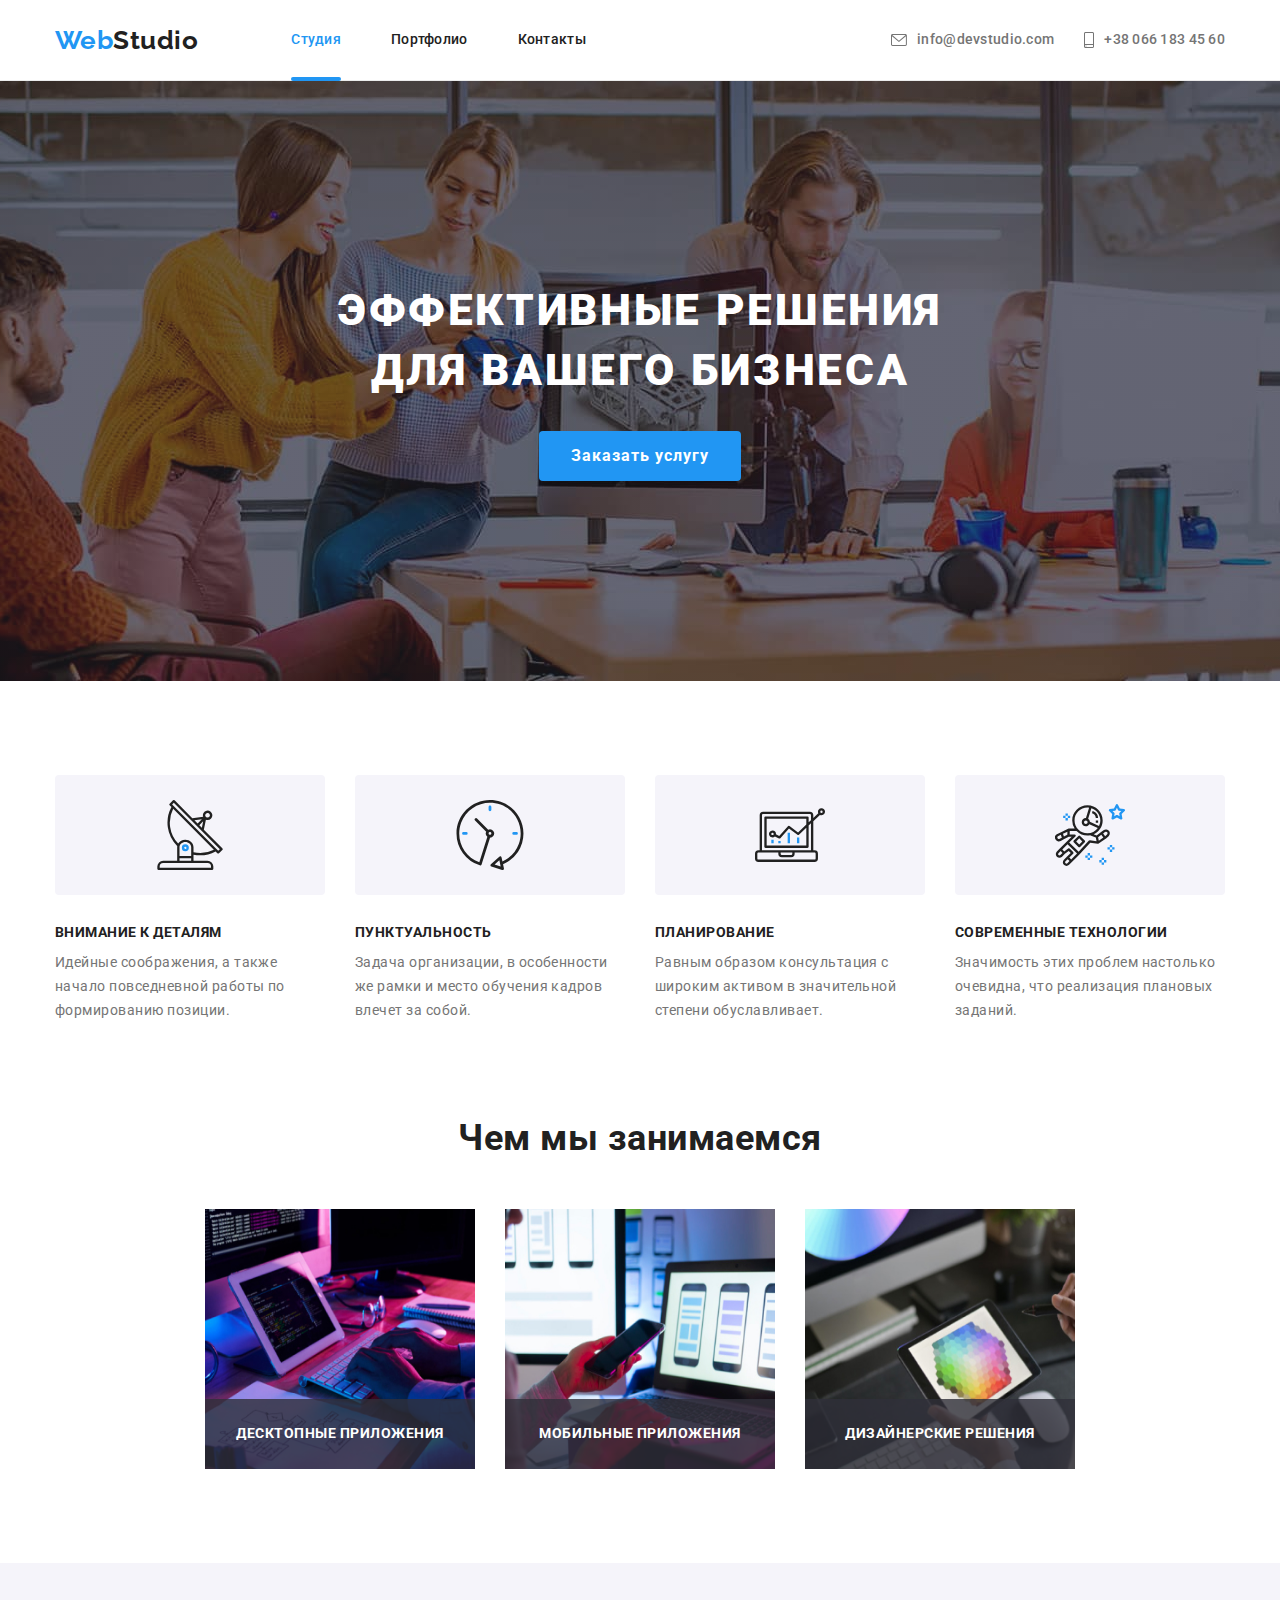
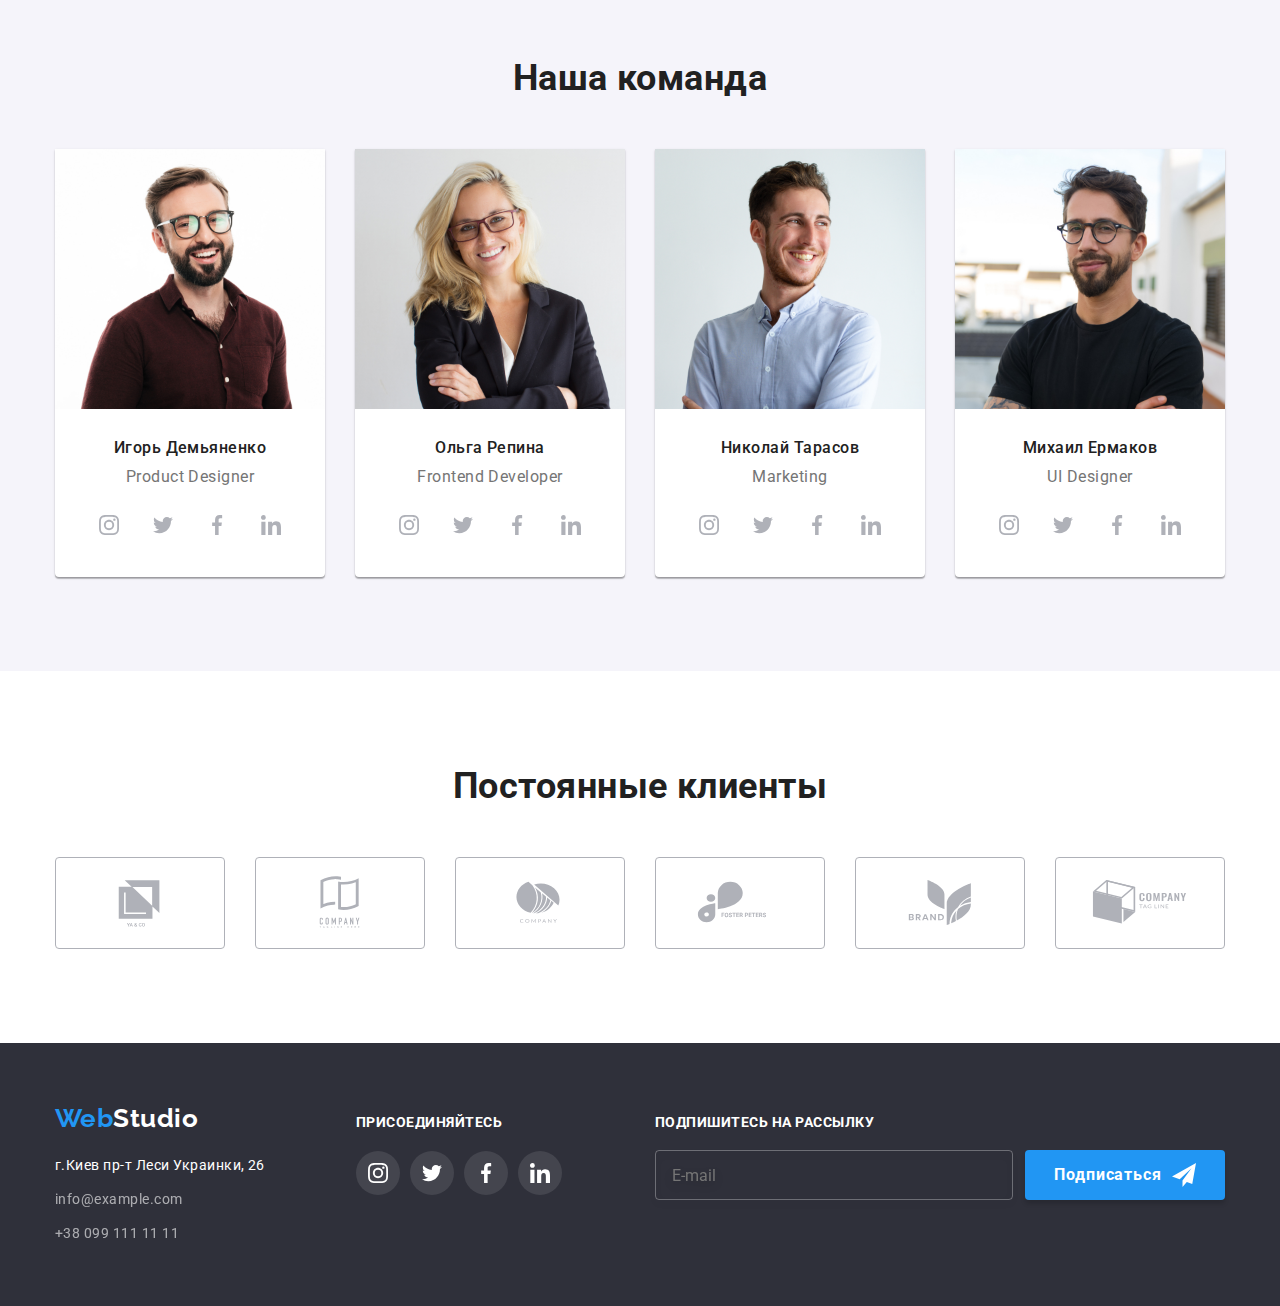
==== index.html @ be706a06 "int.commit" ====
<!DOCTYPE html>
<html lang="en">
  <head>
    <meta charset="UTF-8" />
    <meta http-equiv="X-UA-Compatible" content="IE=edge" />
    <meta name="viewport" content="width=device-width, initial-scale=1.0" />
    <title>WebStudio</title>
    <link rel="preconnect" href="https://fonts.googleapis.com" />
    <link rel="preconnect" href="https://fonts.gstatic.com" crossorigin />
    <link
      href="https://fonts.googleapis.com/css2?family=Raleway:wght@700&family=Roboto:wght@400;500;700;900&display=swap"
      rel="stylesheet"
    />
    <link
      rel="stylesheet"
      href="https://cdnjs.cloudflare.com/ajax/libs/modern-normalize/1.1.0/modern-normalize.min.css"
    />
    <link rel="stylesheet" href="./css/main.min.css" />
  </head>
  <body>
    <!-- Header -->
    <header class="page-header">
      <div class="container main-header">
        <nav class="site-nav">
          <a href="./index.html" class="logo"><span class="logo--web-color">Web</span>Studio</a>
          <ul class="site-nav__list list">
            <li class="site-nav__item">
              <a href="./index.html" class="site-nav__link site-nav__link--active">Студия</a>
            </li>
            <li class="site-nav__item">
              <a href="./portfolio.html" class="site-nav__link">Портфолио</a>
            </li>
            <li class="site-nav__item">
              <a href="" class="site-nav__link">Контакты</a>
            </li>
          </ul>
          <button type="button" class="menu-button">
            <svg width="40px" height="40px" aria-label="Menu Switcher">
              <use href="./images/icons.svg#icon-menu"></use>
              <use href="./images/icons.svg#icon-close"></use>
            </svg>
          </button>
        </nav>
        <ul class="contact-header__list list">
          <li class="contact-header__item">
            <a href="mailto:info@devstudio.com" class="contact-header__link"
              ><svg class="contact-header__icon" width="16px" height="12px">
                <use href="./images/icons.svg#icon-email"></use></svg
              >info@devstudio.com</a
            >
          </li>
          <li class="contact-header__item">
            <a href="tel:+380661834560" class="contact-header__link"
              ><svg class="contact-header__icon" width="10px" height="16px">
                <use href="./images/icons.svg#icon-phone"></use></svg
              >+38 066 183 45 60</a
            >
          </li>
        </ul>
      </div>
    </header>

    <!-- Main Content -->
    <main>
      <!-- Hero Section -->
      <section class="section-hero">
        <div class="container">
          <h1 class="section-heading section-heading--hero">
            Эффективные решения для вашего бизнеса
          </h1>
          <button class="button--accent" type="button" data-modal-open>Заказать услугу</button>
        </div>
      </section>

      <!-- Features Section -->
      <section class="section features">
        <div class="container">
          <h2 class="features--visually-hidden">Наши особенности</h2>
          <ul class="features__list list">
            <li class="features__item">
              <div class="features__icon-container">
                <svg width="70px" height="70px">
                  <use href="./images/icons.svg#icon-antenna"></use>
                </svg>
              </div>
              <h3 class="features__heading">Внимание к деталям</h3>
              <p class="features-text">
                Идейные соображения, а также начало повседневной работы по формированию позиции.
              </p>
            </li>
            <li class="features__item">
              <div class="features__icon-container">
                <svg width="70px" height="70px">
                  <use href="./images/icons.svg#icon-clock"></use>
                </svg>
              </div>
              <h3 class="features__heading">Пунктуальность</h3>
              <p class="features-text">
                Задача организации, в особенности же рамки и место обучения кадров влечет за собой.
              </p>
            </li>
            <li class="features__item">
              <div class="features__icon-container">
                <svg width="70px" height="70px">
                  <use href="./images/icons.svg#icon-diagram"></use>
                </svg>
              </div>
              <h3 class="features__heading">Планирование</h3>
              <p class="features-text">
                Равным образом консультация с широким активом в значительной степени обуславливает.
              </p>
            </li>
            <li class="features__item">
              <div class="features__icon-container">
                <svg width="70px" height="70px">
                  <use href="./images/icons.svg#icon-astronaut"></use>
                </svg>
              </div>
              <h3 class="features__heading">Современные технологии</h3>
              <p class="features-text">
                Значимость этих проблем настолько очевидна, что реализация плановых заданий.
              </p>
            </li>
          </ul>
        </div>
      </section>

      <!-- About-Us Section -->
      <section class="section about-us">
        <div class="container">
          <h2 class="section-heading">Чем мы занимаемся</h2>
          <ul class="about-us__list list">
            <li class="about-us__item">
              <div class="about-us__card-container">
                <img src="./images/img_1_planning.jpg" alt="Планирование модели" width="370" />
                <div class="about-us__text-container">
                  <p class="about-us__text">Десктопные приложения</p>
                </div>
              </div>
            </li>
            <li class="about-us__item">
              <div class="about-us__card-container">
                <img
                  src="./images/img_2_app_design.jpg"
                  alt="Тестирование дизайна приложения"
                  width="370"
                />
                <div class="about-us__text-container">
                  <p class="about-us__text">Мобильные приложения</p>
                </div>
              </div>
            </li>
            <li class="about-us__item">
              <div class="about-us__card-container">
                <img src="./images/img_3_modern_technology.jpg" alt="" width="370" />
                <div class="about-us__text-container">
                  <p class="about-us__text">Дизайнерские решения</p>
                </div>
              </div>
            </li>
          </ul>
        </div>
      </section>

      <!-- Our Team Section -->
      <section class="section our-team">
        <div class="container">
          <h2 class="section-heading">Наша команда</h2>
          <ul class="our-team__list list">
            <li class="our-team__item">
              <img src="./images/ihor.jpg" alt="Игорь Демьяненко" width="270" />
              <div class="our-team__description-container">
                <h3 class="our-team__name">Игорь Демьяненко</h3>
                <p class="our-team__position-name">Product Designer</p>
                <ul class="our-team__social-list list">
                  <li class="our-team__social-item">
                    <a
                      class="our-team__social-link link"
                      href="http://instagram.com"
                      target="_blank"
                      aria-label="instagram"
                      ><svg width="20px" height="20px">
                        <use href="./images/icons.svg#instagram-icon"></use></svg
                    ></a>
                  </li>
                  <li class="our-team__social-item">
                    <a
                      class="our-team__social-link link"
                      href="http://twitter.com"
                      target="_blank"
                      aria-label="twitter"
                      ><svg width="20px" height="20px">
                        <use href="./images/icons.svg#twitter-icon"></use></svg
                    ></a>
                  </li>
                  <li class="our-team__social-item">
                    <a
                      class="our-team__social-link link"
                      href="http://facebook.com"
                      target="_blank"
                      aria-label="facebook"
                      ><svg width="20px" height="20px">
                        <use href="./images/icons.svg#facebook-icon"></use></svg
                    ></a>
                  </li>
                  <li class="our-team__social-item">
                    <a
                      class="our-team__social-link link"
                      href="http://linkedin.com"
                      target="_blank"
                      aria-label="linkedin"
                      ><svg width="20px" height="20px">
                        <use href="./images/icons.svg#linkedin-icon"></use></svg
                    ></a>
                  </li>
                </ul>
              </div>
            </li>
            <li class="our-team__item">
              <img src="./images/olga.jpg" alt="Ольга Репина" width="270" />
              <div class="our-team__description-container">
                <h3 class="our-team__name">Ольга Репина</h3>
                <p class="our-team__position-name">Frontend Developer</p>
                <ul class="our-team__social-list list">
                  <li class="our-team__social-item">
                    <a
                      class="our-team__social-link link"
                      href="http://instagram.com"
                      target="_blank"
                      aria-label="instagram"
                      ><svg width="20px" height="20px">
                        <use href="./images/icons.svg#instagram-icon"></use></svg
                    ></a>
                  </li>
                  <li class="our-team__social-item">
                    <a
                      class="our-team__social-link link"
                      href="http://twitter.com"
                      target="_blank"
                      aria-label="twitter"
                      ><svg width="20px" height="20px">
                        <use href="./images/icons.svg#twitter-icon"></use></svg
                    ></a>
                  </li>
                  <li class="our-team__social-item">
                    <a
                      class="our-team__social-link link"
                      href="http://facebook.com"
                      target="_blank"
                      aria-label="facebook"
                      ><svg width="20px" height="20px">
                        <use href="./images/icons.svg#facebook-icon"></use></svg
                    ></a>
                  </li>
                  <li class="our-team__social-item">
                    <a
                      class="our-team__social-link link"
                      href="http://linkedin.com"
                      target="_blank"
                      aria-label="linkedin"
                      ><svg width="20px" height="20px">
                        <use href="./images/icons.svg#linkedin-icon"></use></svg
                    ></a>
                  </li>
                </ul>
              </div>
            </li>
            <li class="our-team__item">
              <img src="./images/nikolai.jpg" alt="Николай Тарасов" width="270" />
              <div class="our-team__description-container">
                <h3 class="our-team__name">Николай Тарасов</h3>
                <p class="our-team__position-name">Marketing</p>
                <ul class="our-team__social-list list">
                  <li class="our-team__social-item">
                    <a
                      class="our-team__social-link link"
                      href="http://instagram.com"
                      target="_blank"
                      aria-label="instagram"
                      ><svg width="20px" height="20px">
                        <use href="./images/icons.svg#instagram-icon"></use></svg
                    ></a>
                  </li>
                  <li class="our-team__social-item">
                    <a
                      class="our-team__social-link link"
                      href="http://twitter.com"
                      target="_blank"
                      aria-label="twitter"
                      ><svg width="20px" height="20px">
                        <use href="./images/icons.svg#twitter-icon"></use></svg
                    ></a>
                  </li>
                  <li class="our-team__social-item">
                    <a
                      class="our-team__social-link link"
                      href="http://facebook.com"
                      target="_blank"
                      aria-label="facebook"
                      ><svg width="20px" height="20px">
                        <use href="./images/icons.svg#facebook-icon"></use></svg
                    ></a>
                  </li>
                  <li class="our-team__social-item">
                    <a
                      class="our-team__social-link link"
                      href="http://linkedin.com"
                      target="_blank"
                      aria-label="linkedin"
                      ><svg width="20px" height="20px">
                        <use href="./images/icons.svg#linkedin-icon"></use></svg
                    ></a>
                  </li>
                </ul>
              </div>
            </li>
            <li class="our-team__item">
              <img src="./images/mihail.jpg" alt="Михаил Ермаков" width="270" />
              <div class="our-team__description-container">
                <h3 class="our-team__name">Михаил Ермаков</h3>
                <p class="our-team__position-name">UI Designer</p>
                <ul class="our-team__social-list list">
                  <li class="our-team__social-item">
                    <a
                      class="our-team__social-link link"
                      href="http://instagram.com"
                      target="_blank"
                      aria-label="instagram"
                      ><svg width="20px" height="20px">
                        <use href="./images/icons.svg#instagram-icon"></use></svg
                    ></a>
                  </li>
                  <li class="our-team__social-item">
                    <a
                      class="our-team__social-link link"
                      href="http://twitter.com"
                      target="_blank"
                      aria-label="twitter"
                      ><svg width="20px" height="20px">
                        <use href="./images/icons.svg#twitter-icon"></use></svg
                    ></a>
                  </li>
                  <li class="our-team__social-item">
                    <a
                      class="our-team__social-link link"
                      href="http://facebook.com"
                      target="_blank"
                      aria-label="facebook"
                      ><svg width="20px" height="20px">
                        <use href="./images/icons.svg#facebook-icon"></use></svg
                    ></a>
                  </li>
                  <li class="our-team__social-item">
                    <a
                      class="our-team__social-link link"
                      href="http://linkedin.com"
                      target="_blank"
                      aria-label="linkedin"
                      ><svg width="20px" height="20px">
                        <use href="./images/icons.svg#linkedin-icon"></use></svg
                    ></a>
                  </li>
                </ul>
              </div>
            </li>
          </ul>
        </div>
      </section>

      <!-- Our Clients Section -->
      <section class="section our-clients">
        <div class="container">
          <h2 class="section-heading">Постоянные клиенты</h2>
          <ul class="our-clients__list list">
            <li class="our-clients__item">
              <a class="our-clients__link link" href="" aria-label="company-logo">
                <svg width="106" height="60"><use href="./images/icons.svg#icon-logo-1"></use></svg
              ></a>
            </li>
            <li class="our-clients__item">
              <a class="our-clients__link link" href="" aria-label="company-logo">
                <svg width="106" height="60"><use href="./images/icons.svg#icon-logo-2"></use></svg
              ></a>
            </li>
            <li class="our-clients__item">
              <a class="our-clients__link link" href="" aria-label="company-logo">
                <svg width="106" height="60"><use href="./images/icons.svg#icon-logo-3"></use></svg
              ></a>
            </li>
            <li class="our-clients__item">
              <a class="our-clients__link link" href="" aria-label="company-logo">
                <svg width="106" height="60"><use href="./images/icons.svg#icon-logo-4"></use></svg
              ></a>
            </li>
            <li class="our-clients__item">
              <a class="our-clients__link link" href="" aria-label="company-logo">
                <svg width="106" height="60"><use href="./images/icons.svg#icon-logo-5"></use></svg
              ></a>
            </li>
            <li class="our-clients__item">
              <a class="our-clients__link link" href="" aria-label="company-logo">
                <svg width="106" height="60"><use href="./images/icons.svg#icon-logo-6"></use></svg
              ></a>
            </li>
          </ul>
        </div>
      </section>
    </main>

    <!-- Footer Section -->
    <footer class="footer">
      <div class="footer__positioning container">
        <div class="footer__contacts-container">
          <a href="./index.html" class="logo logo__footer"
            ><span class="logo--web-color">Web</span
            ><span class="logo--studio-color">Studio</span></a
          >
          <address>
            <ul class="footer__address-list list">
              <li class="footer__address-item">
                <a
                  class="footer__address-link"
                  href="https://goo.gl/maps/GCz9mcJcmjAWSKVcA"
                  target="_blank"
                  lang="ru"
                  >г.Киев пр-т Леси Украинки, 26</a
                >
              </li>
              <li class="footer__address-item">
                <a
                  class="footer__address-link footer__address-link--opacity"
                  href="mailto:info@example.com"
                  target="_blank"
                  >info@example.com</a
                >
              </li>
              <li class="footer__address-item">
                <a
                  class="footer__address-link footer__address-link--opacity"
                  href="tel:+380991111111"
                  target="_blank"
                  >+38 099 111 11 11</a
                >
              </li>
            </ul>
          </address>
        </div>
        <div class="footer__links-container">
          <p class="footer__social-heading">присоединяйтесь</p>
          <ul class="footer__social-list list">
            <li class="footer__social-item">
              <a
                class="footer__social-link link"
                href="http://instagram.com"
                target="_blank"
                aria-label="instagram"
                ><svg width="20px" height="20px">
                  <use href="./images/icons.svg#instagram-icon"></use></svg
              ></a>
            </li>
            <li class="footer__social-item">
              <a
                class="footer__social-link link"
                href="http://twitter.com"
                target="_blank"
                aria-label="instagram"
                ><svg width="20px" height="20px">
                  <use href="./images/icons.svg#twitter-icon"></use></svg
              ></a>
            </li>
            <li class="footer__social-item">
              <a
                class="footer__social-link link"
                href="http://facebook.com"
                target="_blank"
                aria-label="instagram"
                ><svg width="20px" height="20px">
                  <use href="./images/icons.svg#facebook-icon"></use></svg
              ></a>
            </li>
            <li class="footer__social-item">
              <a
                class="footer__social-link link"
                href="http://linkedin.com"
                target="_blank"
                aria-label="instagram"
                ><svg width="20px" height="20px">
                  <use href="./images/icons.svg#linkedin-icon"></use></svg
              ></a>
            </li>
          </ul>
        </div>
        <div class="footer__subscribe-container">
          <b class="footer__subscribe-text">Подпишитесь на рассылку</b>
          <form class="footer__subscribe-form" autocomplete="off">
            <label class="footer--visually-hidden" for="email">Email</label>
            <input
              class="footer__email-field"
              type="email"
              id="email"
              name="user_email"
              placeholder="E-mail"
            />
            <button class="footer__subscribe-button" type="submit">
              <span class="footer__button-text"
                >Подписаться
                <svg class="footer__subcribe-icon" width="24px" height="24px">
                  <use href="./images/icons.svg#icon-send"></use>
                </svg>
              </span>
            </button>
          </form>
        </div>
      </div>
    </footer>

    <!-- Backdrop Contact-Form -->
    <div class="backdrop backdrop__is-hidden" data-modal>
      <div class="backdrop__modal">
        <button class="backdrop__modal-btn-close" type="button" data-modal-close>
          <svg width="11" height="11"><use href="./images/icons.svg#icon-modal-close"></use></svg>
        </button>
        <span class="backdrop__text">Оставьте свои данные, мы вам перезвоним</span>

        <form class="contact-form" autocomplete="off">
          <label for="first_name" class="contact-form__text">Имя</label>
          <div class="contact-form__input-container">
            <input
              class="contact-form__input-field"
              type="text"
              name="first_name"
              id="first_name"
              required
            />
            <svg class="contact-form__input-icon" width="15px" height="15px">
              <use href="./images/icons.svg#icon-username"></use>
            </svg>
          </div>
          <label for="phone_number" class="contact-form__text">Телефон</label>
          <div class="contact-form__input-container">
            <input
              class="contact-form__input-field"
              type="tel"
              name="phone_number"
              id="phone_number"
              required
            />
            <svg class="contact-form__input-icon" width="15px" height="15px">
              <use href="./images/icons.svg#icon-phone-2"></use>
            </svg>
          </div>

          <label for="email-field" class="contact-form__text">Почта</label>
          <div class="contact-form__input-container">
            <input
              class="contact-form__input-field"
              type="email"
              name="email"
              id="email-field"
              required
            />
            <svg class="contact-form__input-icon" width="15px" height="15px">
              <use href="./images/icons.svg#icon-email-2"></use>
            </svg>
          </div>

          <label for="comment" class="contact-form__text">Комментарий</label>
          <textarea
            class="contact-form__input-field-comment"
            name="comment"
            id="comment"
            cols="30"
            rows="10"
            placeholder="Введите текст"
            required
          ></textarea>

          <!-- Design of checkbox -->
          <label class="agreement">
            <span class="checkbox-container">
              <input class="checkbox visually-hidden" type="checkbox" name="agreement" required />
              <svg class="checkbox__icon--checked" width="16" height="15">
                <use href="./images/icons.svg#icon-checkbox"></use>
              </svg>
              <span class="checkbox__icon--unchecked"></span>
            </span>
            <!--  -->
            <span class="agreement__label"
              >Соглашаюсь с рассылкой и принимаю
              <a class="agreement__link" href="" target="_blank" rel="noopener noreferrer"
                >Условия договора</a
              >
            </span>
          </label>

          <button class="contact-form__submit-button" type="submit">Отправить</button>
        </form>
      </div>
    </div>

    <!-- JS script -->
    <script>
      const { height: headerHeight } = document
        .querySelector('.header-class')
        .getBoundingClientRect();
      document.body.style.paddingTop = `${headerHeight}px`;
    </script>
    <script src="./js/modal.js"></script>
  </body>
</html>
---- css/main.min.css ----
body{color:#757575;font-family:Roboto,sans-serif;letter-spacing:.03em}h1,h2,h3,p{margin:0}img{display:block;height:100%;width:100%}@media screen and (min-width: 768px){img{width:354px;height:374px}}@media screen and (min-width: 1200px){img{width:270px;height:260px}}.portfolio__project-list,.portfolio__btn-list,.footer__address-list,.footer__social-list,.our-clients__list,.our-team__social-list,.our-team__list,.about-us__list,.features__list,.contact-header__list,.site-nav__list{padding:0;margin:0;list-style:none}.portfolio__project-link,.our-clients__link,.our-team__social-link{text-decoration:none}.portfolio--visually-hidden,.checkbox,.footer--visually-hidden,.features--visually-hidden{position:absolute;width:1px;height:1px;margin:-1px;border:0;padding:0;white-space:nowrap;-webkit-clip-path:inset(100%);clip-path:inset(100%);clip:rect(0 0 0 0);overflow:hidden}.backdrop{z-index:10;position:fixed;top:0;left:0;width:100%;height:100%;background-color:rgba(0,0,0,.2);opacity:1;-webkit-transition:opacity 350ms cubic-bezier(0.4, 0, 0.2, 1);transition:opacity 350ms cubic-bezier(0.4, 0, 0.2, 1)}.backdrop__is-hidden{opacity:0;pointer-events:none}.backdrop__is-hidden .backdrop__modal{-webkit-transform:translate(-50%, -50%) scale(0.8);transform:translate(-50%, -50%) scale(0.8)}.backdrop__modal{position:absolute;top:50%;left:50%;padding:40px;-webkit-transform:translate(-50%, -50%) scale(1);transform:translate(-50%, -50%) scale(1);-webkit-transition:-webkit-transform 250ms cubic-bezier(0.4, 0, 0.2, 1);transition:-webkit-transform 250ms cubic-bezier(0.4, 0, 0.2, 1);transition:transform 250ms cubic-bezier(0.4, 0, 0.2, 1);transition:transform 250ms cubic-bezier(0.4, 0, 0.2, 1), -webkit-transform 250ms cubic-bezier(0.4, 0, 0.2, 1);width:528px;height:581px;background-color:#fff;-webkit-box-shadow:0px 1px 3px rgba(0,0,0,.12),0px 1px 1px rgba(0,0,0,.14),0px 2px 1px rgba(0,0,0,.2);box-shadow:0px 1px 3px rgba(0,0,0,.12),0px 1px 1px rgba(0,0,0,.14),0px 2px 1px rgba(0,0,0,.2);border-radius:4px}.backdrop__modal-btn-close{display:-webkit-box;display:-ms-flexbox;display:flex;-webkit-box-align:center;-ms-flex-align:center;align-items:center;-webkit-box-pack:center;-ms-flex-pack:center;justify-content:center;position:fixed;top:8px;right:8px;height:30px;width:30px;fill:#000;background:#fff;border:1px solid rgba(0,0,0,.1);border-radius:50%;cursor:pointer;-webkit-transition:fill 250ms cubic-bezier(0.4, 0, 0.2, 1);transition:fill 250ms cubic-bezier(0.4, 0, 0.2, 1)}.backdrop__modal-btn-close:hover,.backdrop__modal-btn-close:focus{fill:#2196f3}.backdrop__text{display:block;text-align:center;margin-bottom:12px;font-size:20px;font-weight:700;line-height:1.17;color:#212121}.container{margin-left:auto;margin-right:auto;padding-left:15px;padding-right:15px}@media screen and (min-width: 480px){.container{width:480px}}@media screen and (min-width: 768px){.container{width:768px}}@media screen and (min-width: 1200px){.container{width:1200px}}.section{padding-top:60px;padding-bottom:60px}@media screen and (min-width: 1200px){.section{padding-top:94px;padding-bottom:94px}}.section-heading{text-align:center;margin:0;margin-bottom:30px;color:#212121;font-size:28px;font-weight:700}@media screen and (min-width: 1200px){.section-heading{font-size:36px;font-weight:700;line-height:1.17;margin-bottom:50px}}.page-header{position:fixed;top:0;left:0;z-index:9;width:100%;background-color:#fff;border-bottom:1px solid #ececec}@media screen and (min-width: 480px){.main-header{width:480px}}@media screen and (min-width: 768px){.main-header{width:768px;display:-webkit-box;display:-ms-flexbox;display:flex;-webkit-box-align:center;-ms-flex-align:center;align-items:center;-webkit-box-pack:justify;-ms-flex-pack:justify;justify-content:space-between}}@media screen and (min-width: 1200px){.main-header{width:1200px}}.site-nav{display:-webkit-box;display:-ms-flexbox;display:flex;-webkit-box-align:center;-ms-flex-align:center;align-items:center;-webkit-box-pack:justify;-ms-flex-pack:justify;justify-content:space-between;min-height:60px}@media screen and (max-width: 767px){.site-nav__list{display:none}}@media screen and (min-width: 768px){.site-nav__list{display:-webkit-box;display:-ms-flexbox;display:flex;-webkit-box-align:center;-ms-flex-align:center;align-items:center;margin-left:88px}}@media screen and (min-width: 1200px){.site-nav__list{margin-left:93px}}.site-nav__link,.contact-header__link{color:#212121;font-weight:500;font-size:14px;line-height:1.14;letter-spacing:.02em;text-decoration:none;display:-webkit-box;display:-ms-flexbox;display:flex;padding-top:32px;padding-bottom:32px;-webkit-box-align:center;-ms-flex-align:center;align-items:center;-webkit-transition:color 250ms cubic-bezier(0.4, 0, 0.2, 1);transition:color 250ms cubic-bezier(0.4, 0, 0.2, 1)}.site-nav__link:hover,.contact-header__link:hover,.site-nav__link:focus,.contact-header__link:focus{color:#2196f3}.site-nav__link--active{display:block;position:relative;color:#2196f3}.site-nav__link--active::after{content:"";display:block;position:absolute;bottom:-1px;width:100%;height:4px;background-color:#2196f3;border-radius:2px}.contact-header__link{color:#757575}@media screen and (min-width: 768px){.contact-header__link{font-size:12px;padding:0}}@media screen and (min-width: 1200px){.contact-header__link{font-size:14px}}.site-nav__item+.site-nav__item{margin-left:50px}@media screen and (min-width: 768px){.contact-header__item+.contact-header__item{margin-top:10px}}@media screen and (min-width: 1200px){.contact-header__item{margin-top:0px !important;margin-left:30px}}.contact-header__list{display:none}@media screen and (min-width: 768px){.contact-header__list{display:-webkit-box;display:-ms-flexbox;display:flex;-webkit-box-align:center;-ms-flex-align:center;align-items:center;-ms-flex-wrap:wrap;flex-wrap:wrap;margin-left:84px}}@media screen and (min-width: 1200px){.contact-header__list{display:-webkit-box;display:-ms-flexbox;display:flex;-webkit-box-align:center;-ms-flex-align:center;align-items:center}}.contact-header__icon{margin-right:10px;fill:currentColor}.menu-button{display:-webkit-inline-box;display:-ms-inline-flexbox;display:inline-flex;margin:0;padding:0;border:none;background-color:rgba(0,0,0,0)}@media screen and (min-width: 768px){.menu-button{display:none}}.logo{color:#212121;font-family:Raleway;font-weight:700;font-size:24px;line-height:1.17;text-decoration:none}@media screen and (min-width: 1200px){.logo{font-size:26px;line-height:1.19}}.logo--web-color{color:#2196f3}.logo__footer{display:block;margin-bottom:20px}.logo--studio-color{color:#fff}.section-hero{margin-top:60px;text-align:center;background-color:#2f303a;padding-top:118px;padding-bottom:118px;max-width:1600px;margin-left:auto;margin-right:auto;height:400px;background-image:-webkit-gradient(linear, left top, right top, from(rgba(47, 48, 58, 0.4)), to(rgba(47, 48, 58, 0.4))),url(../images/background-hero.jpg);background-image:linear-gradient(to right, rgba(47, 48, 58, 0.4), rgba(47, 48, 58, 0.4)),url(../images/background-hero.jpg);background-repeat:no-repeat;background-position:center;background-size:cover}@media screen and (min-width: 480px){.section-hero{margin-top:60px}}@media screen and (min-width: 768px){.section-hero{margin-top:80px}}@media screen and (min-width: 1200px){.section-hero{height:600px;margin-top:81px;padding-top:200px;padding-bottom:200px}}.section-heading--hero{color:#fff;font-weight:900;font-size:26px;line-height:1.36;width:360px;letter-spacing:.06em;text-transform:uppercase;margin-left:auto;margin-right:auto;margin-bottom:30px}@media screen and (min-width: 1200px){.section-heading--hero{font-size:44px;width:696px}}.button--accent{background-color:#2196f3;color:#fff;cursor:pointer;font-weight:700;font-size:16px;line-height:1.9;-webkit-box-align:center;-ms-flex-align:center;align-items:center;text-align:center;letter-spacing:.06em;border-radius:4px;border:rgba(0,0,0,0);-webkit-box-shadow:0px 4px 4px rgba(0,0,0,.15);box-shadow:0px 4px 4px rgba(0,0,0,.15);padding-top:10px;padding-right:32px;padding-bottom:10px;padding-left:32px;-webkit-transition:background-color 250ms cubic-bezier(0.4, 0, 0.2, 1);transition:background-color 250ms cubic-bezier(0.4, 0, 0.2, 1)}.button--accent:hover{background-color:#188ce8}@media screen and (min-width: 768px){.features__list{display:-webkit-box;display:-ms-flexbox;display:flex;-ms-flex-wrap:wrap;flex-wrap:wrap}}@media screen and (min-width: 768px){.features__item{width:354px}.features__item:nth-child(2n+2){margin-left:30px}}@media screen and (min-width: 1200px){.features__item{width:270px}}.features__item+.features__item{margin-top:30px}@media screen and (min-width: 768px){.features__item+.features__item{margin-top:0px}}@media screen and (min-width: 1200px){.features__item+.features__item{margin-top:0px;margin-left:30px}}.features__icon-container{display:-webkit-box;display:-ms-flexbox;display:flex;-webkit-box-pack:center;-ms-flex-pack:center;justify-content:center;-webkit-box-align:center;-ms-flex-align:center;align-items:center;height:120px;margin-bottom:30px;border-radius:4px;background-color:#f5f4fa}.features__heading{color:#212121;font-weight:700;font-size:14px;line-height:1.14;text-transform:uppercase;margin:0;margin-bottom:10px}@media screen and (max-width: 767px){.features__heading{text-align:center}}.features-text{font-size:14px;line-height:1.71;margin:0}.about-us{display:none}@media screen and (min-width: 480px){.about-us{font-size:26px}}@media screen and (min-width: 1200px){.about-us{padding-top:0px;padding-bottom:94px;display:block}}.about-us__list{display:-webkit-box;display:-ms-flexbox;display:flex;-webkit-box-pack:center;-ms-flex-pack:center;justify-content:center;-webkit-box-align:center;-ms-flex-align:center;align-items:center}.about-us__item+.about-us__item{margin-left:30px}.about-us__card-container{position:relative}.about-us__text-container{position:absolute;bottom:0%;left:0%;width:100%;background-color:rgba(47,48,58,.8)}.about-us__text{display:-webkit-box;display:-ms-flexbox;display:flex;-webkit-box-pack:center;-ms-flex-pack:center;justify-content:center;-webkit-box-align:center;-ms-flex-align:center;align-items:center;height:70px;font-weight:700;font-size:14px;text-transform:uppercase;text-align:center;line-height:1.14;color:#fff}.our-team{background-color:#f5f4fa}@media screen and (min-width: 768px){.our-team__list{display:-webkit-box;display:-ms-flexbox;display:flex;-ms-flex-wrap:wrap;flex-wrap:wrap}}@media screen and (min-width: 1200px){.our-team__list{display:-webkit-box;display:-ms-flexbox;display:flex;-webkit-box-align:center;-ms-flex-align:center;align-items:center;-webkit-box-pack:center;-ms-flex-pack:center;justify-content:center}}.our-team__description-container{padding-top:30px;padding-bottom:30px;padding-right:32px;padding-left:32px}.our-team__item{background-color:#fff;-webkit-box-shadow:0px 1px 3px rgba(0,0,0,.12),0px 1px 1px rgba(0,0,0,.14),0px 2px 1px rgba(0,0,0,.2);box-shadow:0px 1px 3px rgba(0,0,0,.12),0px 1px 1px rgba(0,0,0,.14),0px 2px 1px rgba(0,0,0,.2);border-radius:0px 0px 4px 4px}.our-team__item+.our-team__item{margin-top:30px}@media screen and (min-width: 768px){.our-team__item+.our-team__item{margin-top:0px}}@media screen and (min-width: 1200px){.our-team__item+.our-team__item{margin-top:0px;margin-left:30px}}@media screen and (min-width: 768px){.our-team__item:nth-child(2n+2){margin-left:30px}}@media screen and (min-width: 768px){.our-team__item:nth-child(n+3){margin-top:30px}}@media screen and (min-width: 1200px){.our-team__item:nth-child(n+3){margin-top:0px}}.our-team__name{font-weight:500;font-size:16px;line-height:1.18;text-align:center;color:#212121;margin-bottom:10px}.our-team__position-name{font-size:16px;line-height:1.18;text-align:center}.our-team__social-list{display:-webkit-box;display:-ms-flexbox;display:flex;-webkit-box-pack:center;-ms-flex-pack:center;justify-content:center;-ms-flex-line-pack:center;align-content:center;margin-top:16px}.our-team__social-link{display:-webkit-box;display:-ms-flexbox;display:flex;-webkit-box-pack:center;-ms-flex-pack:center;justify-content:center;-webkit-box-align:center;-ms-flex-align:center;align-items:center;width:44px;height:44px;fill:#afb1b8;border-radius:50%;-webkit-transition:fill 250ms cubic-bezier(0.4, 0, 0.2, 1),background-color 250ms cubic-bezier(0.4, 0, 0.2, 1);transition:fill 250ms cubic-bezier(0.4, 0, 0.2, 1),background-color 250ms cubic-bezier(0.4, 0, 0.2, 1)}.our-team__social-link:hover,.our-team__social-link:focus{fill:#fff;background-color:#2196f3}.our-team__social-item:not(:last-child){margin-right:10px}@media screen and (min-width: 480px){.our-clients__list{display:-webkit-box;display:-ms-flexbox;display:flex;-ms-flex-wrap:wrap;flex-wrap:wrap}}.our-clients__item{margin-bottom:10px}@media screen and (min-width: 480px){.our-clients__item:nth-child(n+1){margin-bottom:0px}.our-clients__item:nth-child(2n){margin-left:30px}.our-clients__item:nth-child(n+3){margin-top:30px}}@media screen and (min-width: 768px){.our-clients__item:nth-child(n+1){margin-left:0px;margin-top:0px}.our-clients__item:not(:nth-child(3n+3)){margin-right:30px}.our-clients__item:nth-child(-n+3){margin-bottom:30px}}@media screen and (min-width: 1200px){.our-clients__item:nth-child(n+1){margin-right:0px;margin-bottom:0px}.our-clients__item+.our-clients__item{margin-left:30px}}.our-clients__link{display:-webkit-box;display:-ms-flexbox;display:flex;-webkit-box-pack:center;-ms-flex-pack:center;justify-content:center;-webkit-box-align:center;-ms-flex-align:center;align-items:center;height:92px;fill:#afb1b8;border:1px solid #afb1b8;border-radius:4px;-webkit-transition:fill 250ms cubic-bezier(0.4, 0, 0.2, 1),border 250ms cubic-bezier(0.4, 0, 0.2, 1);transition:fill 250ms cubic-bezier(0.4, 0, 0.2, 1),border 250ms cubic-bezier(0.4, 0, 0.2, 1)}.our-clients__link:focus,.our-clients__link:hover{fill:#2196f3;border:1px solid #2196f3}@media screen and (min-width: 480px){.our-clients__link{width:210px}}@media screen and (min-width: 768px){.our-clients__link{width:226px}}@media screen and (min-width: 1200px){.our-clients__link{width:170px}}.footer{background-color:#2f303a;padding-top:60px;padding-bottom:60px}.footer__positioning{text-align:center}@media screen and (min-width: 768px){.footer__positioning{display:-webkit-box;display:-ms-flexbox;display:flex;-ms-flex-wrap:wrap;flex-wrap:wrap;-webkit-box-pack:center;-ms-flex-pack:center;justify-content:center}}@media screen and (min-width: 1200px){.footer__positioning{display:-webkit-box;display:-ms-flexbox;display:flex;-webkit-box-align:baseline;-ms-flex-align:baseline;align-items:baseline;text-align:left;-ms-flex-wrap:nowrap;flex-wrap:nowrap}}.footer__contacts-container{-webkit-box-flex:1;-ms-flex-positive:1;flex-grow:1;margin-bottom:60px}@media screen and (min-width: 768px){.footer__contacts-container{-webkit-box-flex:0;-ms-flex-positive:0;flex-grow:0;margin-right:165px}}@media screen and (min-width: 1200px){.footer__contacts-container{-webkit-box-flex:1;-ms-flex-positive:1;flex-grow:1;margin-bottom:0px;margin-right:70px}}.footer__address-item+.footer__address-item{display:block;margin-top:10px}.footer__address-link{color:#fff;font-style:normal;text-decoration:none;font-size:14px;line-height:1.71;-webkit-transition:color 250ms cubic-bezier(0.4, 0, 0.2, 1);transition:color 250ms cubic-bezier(0.4, 0, 0.2, 1)}.footer__address-link:hover,.footer__address-link:focus{color:#2196f3}.footer__address-link--opacity{opacity:.6}.footer__social-heading{color:#fff;font-weight:700;font-size:14px;line-height:1.14;text-transform:uppercase;margin-bottom:20px}.footer__social-list{display:-webkit-box;display:-ms-flexbox;display:flex;-webkit-box-pack:center;-ms-flex-pack:center;justify-content:center;-ms-flex-line-pack:center;align-content:center}.footer__social-link{display:-webkit-box;display:-ms-flexbox;display:flex;-webkit-box-pack:center;-ms-flex-pack:center;justify-content:center;-webkit-box-align:center;-ms-flex-align:center;align-items:center;width:44px;height:44px;fill:#fff;background-color:rgba(255,255,255,.1019607843);border-radius:50%;-webkit-transition:background-color 250ms cubic-bezier(0.4, 0, 0.2, 1);transition:background-color 250ms cubic-bezier(0.4, 0, 0.2, 1)}.footer__social-link:focus,.footer__social-link:hover{background-color:#2196f3}.footer__social-item:not(:last-child){margin-right:10px}.footer__subscribe-container{margin-top:60px}@media screen and (min-width: 768px){.footer__subscribe-container{display:-webkit-box;display:-ms-flexbox;display:flex;-webkit-box-orient:vertical;-webkit-box-direction:normal;-ms-flex-direction:column;flex-direction:column;margin-top:0px}}@media screen and (min-width: 1200px){.footer__subscribe-container{margin-top:0px;margin-left:93px}}@media screen and (min-width: 768px){.footer__subscribe-form{display:-webkit-box;display:-ms-flexbox;display:flex;-webkit-box-orient:vertical;-webkit-box-direction:normal;-ms-flex-direction:column;flex-direction:column;-webkit-box-align:center;-ms-flex-align:center;align-items:center}}@media screen and (min-width: 1200px){.footer__subscribe-form{-webkit-box-orient:horizontal;-webkit-box-direction:normal;-ms-flex-direction:row;flex-direction:row}}.footer__email-field{background-color:rgba(0,0,0,0);padding:15px 16px;height:50px;border-radius:4px;border:1px solid rgba(255,255,255,.3);-webkit-filter:drop-shadow(0px 4px 4px rgba(0, 0, 0, 0.15));filter:drop-shadow(0px 4px 4px rgba(0, 0, 0, 0.15))}@media screen and (min-width: 480px){.footer__email-field{width:450px}}@media screen and (min-width: 1200px){.footer__email-field{width:358px}}.footer__subscribe-text{display:block;color:#fff;font-weight:700;font-size:14px;line-height:1.17;text-transform:uppercase;margin-bottom:20px}.footer__subscribe-button{background-color:#2196f3;width:200px;height:50px;-webkit-box-shadow:0px 4px 4px rgba(0,0,0,.15);box-shadow:0px 4px 4px rgba(0,0,0,.15);border-radius:4px;border-color:rgba(0,0,0,0);-webkit-transition:background-color 250ms cubic-bezier(0.4, 0, 0.2, 1),-webkit-box-shadow 250ms cubic-bezier(0.4, 0, 0.2, 1);transition:background-color 250ms cubic-bezier(0.4, 0, 0.2, 1),-webkit-box-shadow 250ms cubic-bezier(0.4, 0, 0.2, 1);transition:box-shadow 250ms cubic-bezier(0.4, 0, 0.2, 1),background-color 250ms cubic-bezier(0.4, 0, 0.2, 1);transition:box-shadow 250ms cubic-bezier(0.4, 0, 0.2, 1),background-color 250ms cubic-bezier(0.4, 0, 0.2, 1),-webkit-box-shadow 250ms cubic-bezier(0.4, 0, 0.2, 1);cursor:pointer;margin-top:20px}.footer__subscribe-button:hover,.footer__subscribe-button:focus{background-color:#188ce8}@media screen and (min-width: 1200px){.footer__subscribe-button{margin-left:12px;margin-top:0px}}.footer__button-text{display:-webkit-box;display:-ms-flexbox;display:flex;-webkit-box-pack:center;-ms-flex-pack:center;justify-content:center;-webkit-box-align:center;-ms-flex-align:center;align-items:center;color:#fff;font-weight:700;font-size:16px;letter-spacing:.06em}.footer__subcribe-icon{fill:currentColor;margin-left:10px;line-height:1.9}.contact-form{text-align:center}.contact-form__text{display:block;text-align:left;margin-bottom:4px;color:#757575;font-size:12px;line-height:1.16;letter-spacing:.01em}.contact-form__input-container{position:relative;margin-bottom:10px}.contact-form__input-container:focus-within .contact-form__input-icon{fill:#2196f3}.contact-form__input-field{width:100%;height:40px;padding:12px 42px;position:relative;border:1px solid rgba(33,33,33,.2);border-radius:4px;-webkit-transition:border-color 250ms cubic-bezier(0.4, 0, 0.2, 1);transition:border-color 250ms cubic-bezier(0.4, 0, 0.2, 1)}.contact-form__input-field:focus-within,.contact-form__input-field:hover,.contact-form__input-field:focus{outline:0;border-color:#2196f3}.contact-form__input-field-comment{width:100%;height:120px;padding:12px 16px;resize:none;border:1px solid rgba(33,33,33,.2);border-radius:4px;-webkit-transition:border-color 250ms cubic-bezier(0.4, 0, 0.2, 1);transition:border-color 250ms cubic-bezier(0.4, 0, 0.2, 1);margin-bottom:20px}.contact-form__input-field-comment:focus-within,.contact-form__input-field-comment:hover,.contact-form__input-field-comment:focus{outline:0;border-color:#2196f3}.contact-form__input-icon{position:absolute;left:13px;top:50%;-webkit-transform:translateY(-50%);transform:translateY(-50%);fill:#212121;-webkit-transition:fill 250ms cubic-bezier(0.4, 0, 0.2, 1);transition:fill 250ms cubic-bezier(0.4, 0, 0.2, 1)}.agreement{display:-webkit-box;display:-ms-flexbox;display:flex;-webkit-box-pack:center;-ms-flex-pack:center;justify-content:center;-webkit-box-align:center;-ms-flex-align:center;align-items:center;margin-bottom:30px;cursor:pointer}.checkbox-container{position:relative;display:block;width:16px;height:15px;cursor:pointer}.checkbox:checked+.checkbox__icon--checked{-webkit-transform:scale(1);transform:scale(1);opacity:1}.checkbox:checked~.checkbox__icon--unchecked{border-color:#2196f3}.checkbox:hover~.checkbox__icon--unchecked{border-color:#2196f3}.checkbox:focus~.checkbox__icon--unchecked{border-color:#2196f3}.checkbox__icon--checked{position:absolute;top:0;left:0;width:16px;height:15px;fill:currentColor;-webkit-transform:scale(0.2);transform:scale(0.2);opacity:0;-webkit-transition:opacity 250ms cubic-bezier(0.4, 0, 0.2, 1),-webkit-transform 250ms cubic-bezier(0.4, 0, 0.2, 1);transition:opacity 250ms cubic-bezier(0.4, 0, 0.2, 1),-webkit-transform 250ms cubic-bezier(0.4, 0, 0.2, 1);transition:transform 250ms cubic-bezier(0.4, 0, 0.2, 1),opacity 250ms cubic-bezier(0.4, 0, 0.2, 1);transition:transform 250ms cubic-bezier(0.4, 0, 0.2, 1),opacity 250ms cubic-bezier(0.4, 0, 0.2, 1),-webkit-transform 250ms cubic-bezier(0.4, 0, 0.2, 1)}.checkbox__icon--unchecked{position:absolute;top:0;left:0;display:block;width:16px;height:15px;border:2px solid #212121;border-radius:2px;-webkit-transition:border-color 250ms cubic-bezier(0.4, 0, 0.2, 1);transition:border-color 250ms cubic-bezier(0.4, 0, 0.2, 1)}.agreement__label{line-height:1.71;font-size:14px;color:#757575;margin-left:7px}.agreement__link{color:#2196f3;-webkit-text-decoration-line:underline;text-decoration-line:underline}.contact-form__submit-button{padding-left:56px;padding-right:56px;padding-top:10px;padding-bottom:10px;color:#fff;background-color:#2196f3;font-size:16px;font-weight:700;line-height:1.87;-webkit-box-shadow:0px 4px 4px rgba(0,0,0,.15);box-shadow:0px 4px 4px rgba(0,0,0,.15);border-radius:4px;border-color:rgba(0,0,0,0);cursor:pointer;-webkit-transition:background-color 250ms cubic-bezier(0.4, 0, 0.2, 1),-webkit-box-shadow 250ms cubic-bezier(0.4, 0, 0.2, 1);transition:background-color 250ms cubic-bezier(0.4, 0, 0.2, 1),-webkit-box-shadow 250ms cubic-bezier(0.4, 0, 0.2, 1);transition:box-shadow 250ms cubic-bezier(0.4, 0, 0.2, 1),background-color 250ms cubic-bezier(0.4, 0, 0.2, 1);transition:box-shadow 250ms cubic-bezier(0.4, 0, 0.2, 1),background-color 250ms cubic-bezier(0.4, 0, 0.2, 1),-webkit-box-shadow 250ms cubic-bezier(0.4, 0, 0.2, 1)}.contact-form__submit-button:hover,.contact-form__submit-button:focus{background-color:#188ce8}.portfolio{margin-top:81px;padding-top:94px;padding-bottom:94px}.portfolio__btn-list{display:-webkit-box;display:-ms-flexbox;display:flex;margin-bottom:50px;-webkit-box-pack:center;-ms-flex-pack:center;justify-content:center}.portfolio__btn-list .portfolio__btn-name{padding-top:6px;padding-right:22px;padding-bottom:6px;padding-left:22px}.portfolio__btn-item+.portfolio__btn-item{margin-left:8px}.portfolio__btn-name{background-color:#f5f4fa;color:#212121;border-radius:4px;border:rgba(0,0,0,0);font-weight:500;font-size:16px;line-height:1.6;text-align:center;cursor:pointer;-webkit-transition:background-color 250ms cubic-bezier(0.4, 0, 0.2, 1),color 250ms cubic-bezier(0.4, 0, 0.2, 1),-webkit-box-shadow 250ms cubic-bezier(0.4, 0, 0.2, 1);transition:background-color 250ms cubic-bezier(0.4, 0, 0.2, 1),color 250ms cubic-bezier(0.4, 0, 0.2, 1),-webkit-box-shadow 250ms cubic-bezier(0.4, 0, 0.2, 1);transition:background-color 250ms cubic-bezier(0.4, 0, 0.2, 1),color 250ms cubic-bezier(0.4, 0, 0.2, 1),box-shadow 250ms cubic-bezier(0.4, 0, 0.2, 1);transition:background-color 250ms cubic-bezier(0.4, 0, 0.2, 1),color 250ms cubic-bezier(0.4, 0, 0.2, 1),box-shadow 250ms cubic-bezier(0.4, 0, 0.2, 1),-webkit-box-shadow 250ms cubic-bezier(0.4, 0, 0.2, 1)}.portfolio__btn-name:hover,.portfolio__btn-name:focus,.portfolio__btn-name--active{color:#fff;background-color:#2196f3;-webkit-box-shadow:0px 3px 1px rgba(0,0,0,.1),0px 1px 2px rgba(0,0,0,.08),0px 2px 2px rgba(0,0,0,.12);box-shadow:0px 3px 1px rgba(0,0,0,.1),0px 1px 2px rgba(0,0,0,.08),0px 2px 2px rgba(0,0,0,.12)}.portfolio__project-list{display:-webkit-box;display:-ms-flexbox;display:flex;-ms-flex-wrap:wrap;flex-wrap:wrap}.portfolio__project-item:nth-child(3n+2){margin-left:30px;margin-right:30px}.portfolio__project-item:nth-child(n+4){margin-top:30px}.portfolio__project-link{display:block;-webkit-transition:-webkit-box-shadow 250ms cubic-bezier(0.4, 0, 0.2, 1);transition:-webkit-box-shadow 250ms cubic-bezier(0.4, 0, 0.2, 1);transition:box-shadow 250ms cubic-bezier(0.4, 0, 0.2, 1);transition:box-shadow 250ms cubic-bezier(0.4, 0, 0.2, 1), -webkit-box-shadow 250ms cubic-bezier(0.4, 0, 0.2, 1)}.portfolio__project-link:hover,.portfolio__project-link:focus{-webkit-box-shadow:0px 1px 1px rgba(0,0,0,.12),0px 4px 4px rgba(0,0,0,.06),1px 4px 6px rgba(0,0,0,.16);box-shadow:0px 1px 1px rgba(0,0,0,.12),0px 4px 4px rgba(0,0,0,.06),1px 4px 6px rgba(0,0,0,.16);-webkit-transform:translateY(0%);transform:translateY(0%)}.portfolio__project-overlay{position:relative;overflow:hidden}.portfolio__project-text{position:absolute;bottom:0;left:0;width:100%;height:100%;padding-left:24px;padding-right:24px;padding-top:63px;padding-bottom:63px;text-align:left;font-weight:400;font-size:18px;line-height:1.55;background-color:rgba(33,150,243,.9019607843);color:#fff;-webkit-transform:translateY(100%);transform:translateY(100%);-webkit-transition:-webkit-transform 250ms cubic-bezier(0.4, 0, 0.2, 1);transition:-webkit-transform 250ms cubic-bezier(0.4, 0, 0.2, 1);transition:transform 250ms cubic-bezier(0.4, 0, 0.2, 1);transition:transform 250ms cubic-bezier(0.4, 0, 0.2, 1), -webkit-transform 250ms cubic-bezier(0.4, 0, 0.2, 1)}.portfolio__project-link:hover .portfolio__project-text{-webkit-transform:translateY(0);transform:translateY(0)}.portfolio__project-link:focus .portfolio__project-text{-webkit-transform:translateY(0);transform:translateY(0)}.portfolio__project-description{padding-top:20px;padding-right:24px;padding-bottom:20px;padding-left:24px;border-bottom:1px solid #eee;border-left:1px solid #eee;border-right:1px solid #eee}.portfolio__project-name{color:#212121;font-weight:700;font-size:18px;line-height:2;letter-spacing:.06em;margin-bottom:4px}.portfolio__project-type{color:#757575;font-size:16px;line-height:1.88}/*# sourceMappingURL=main.min.css.map */
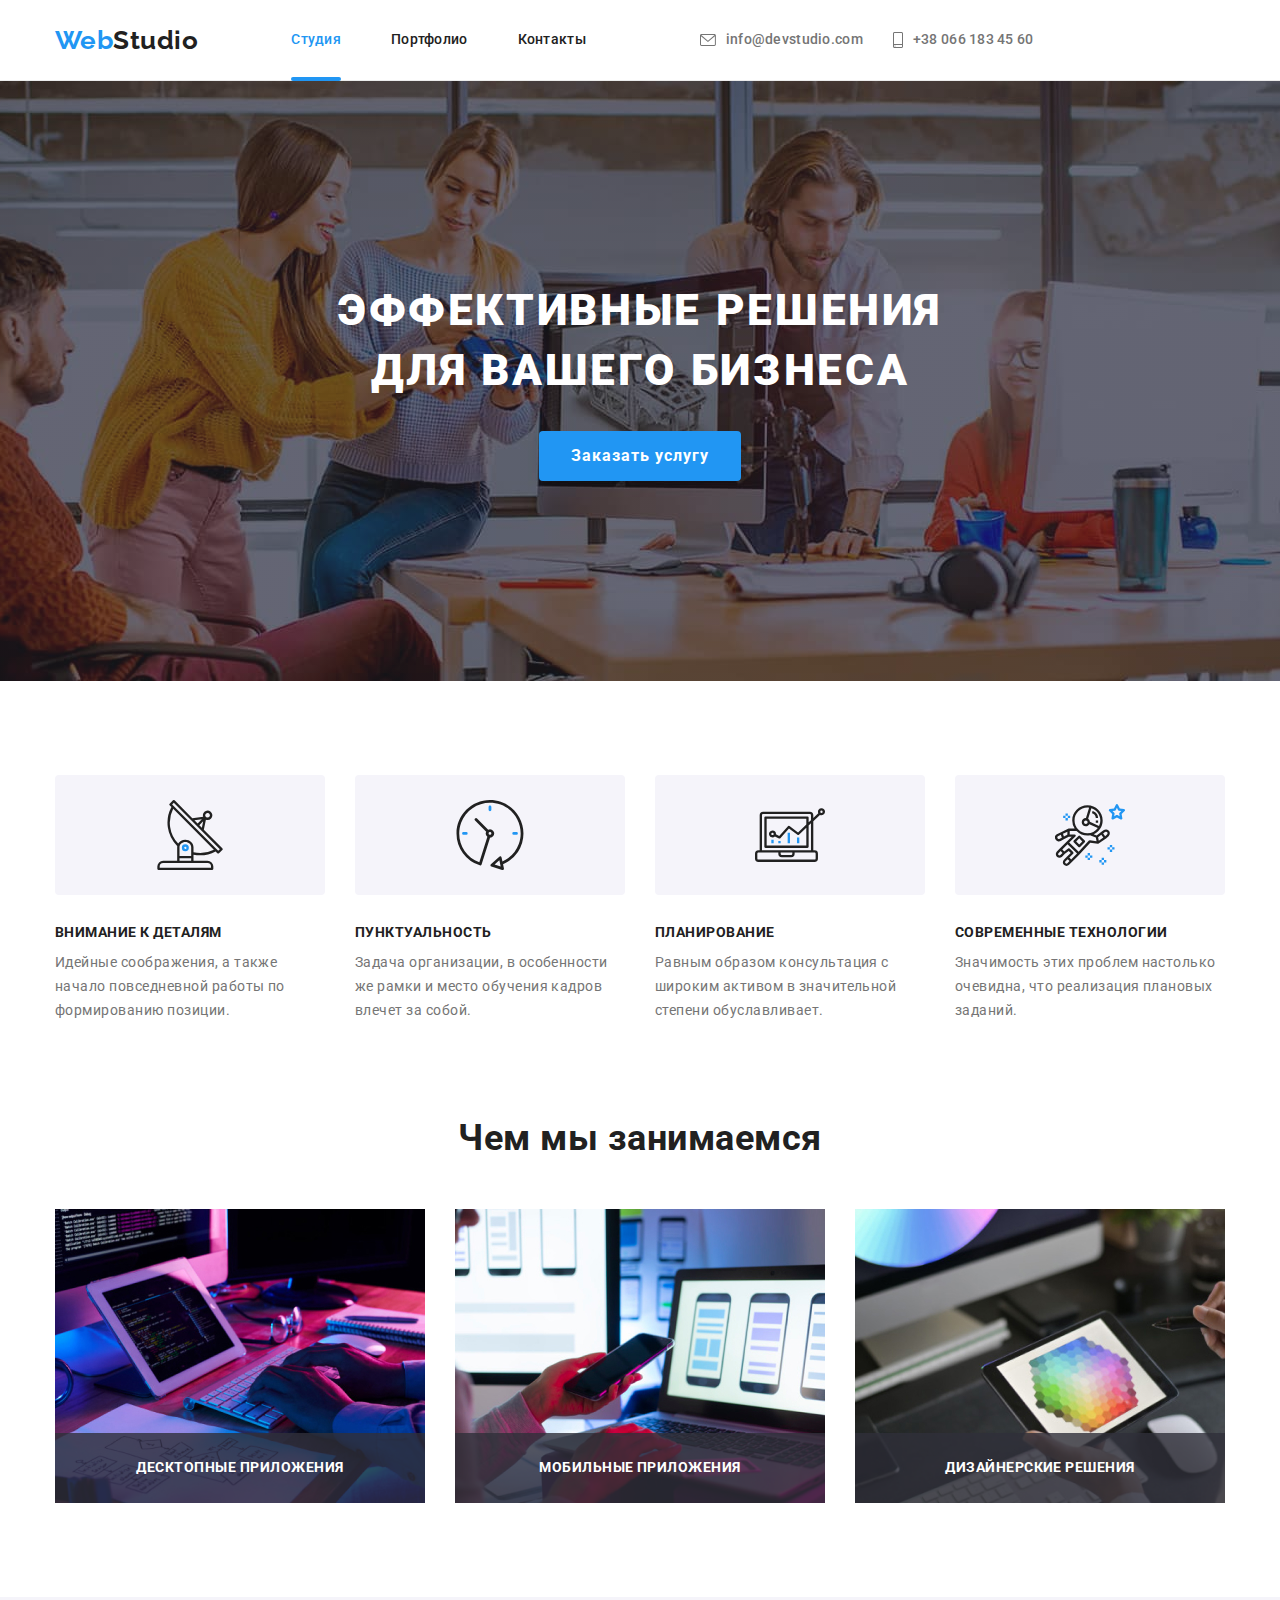
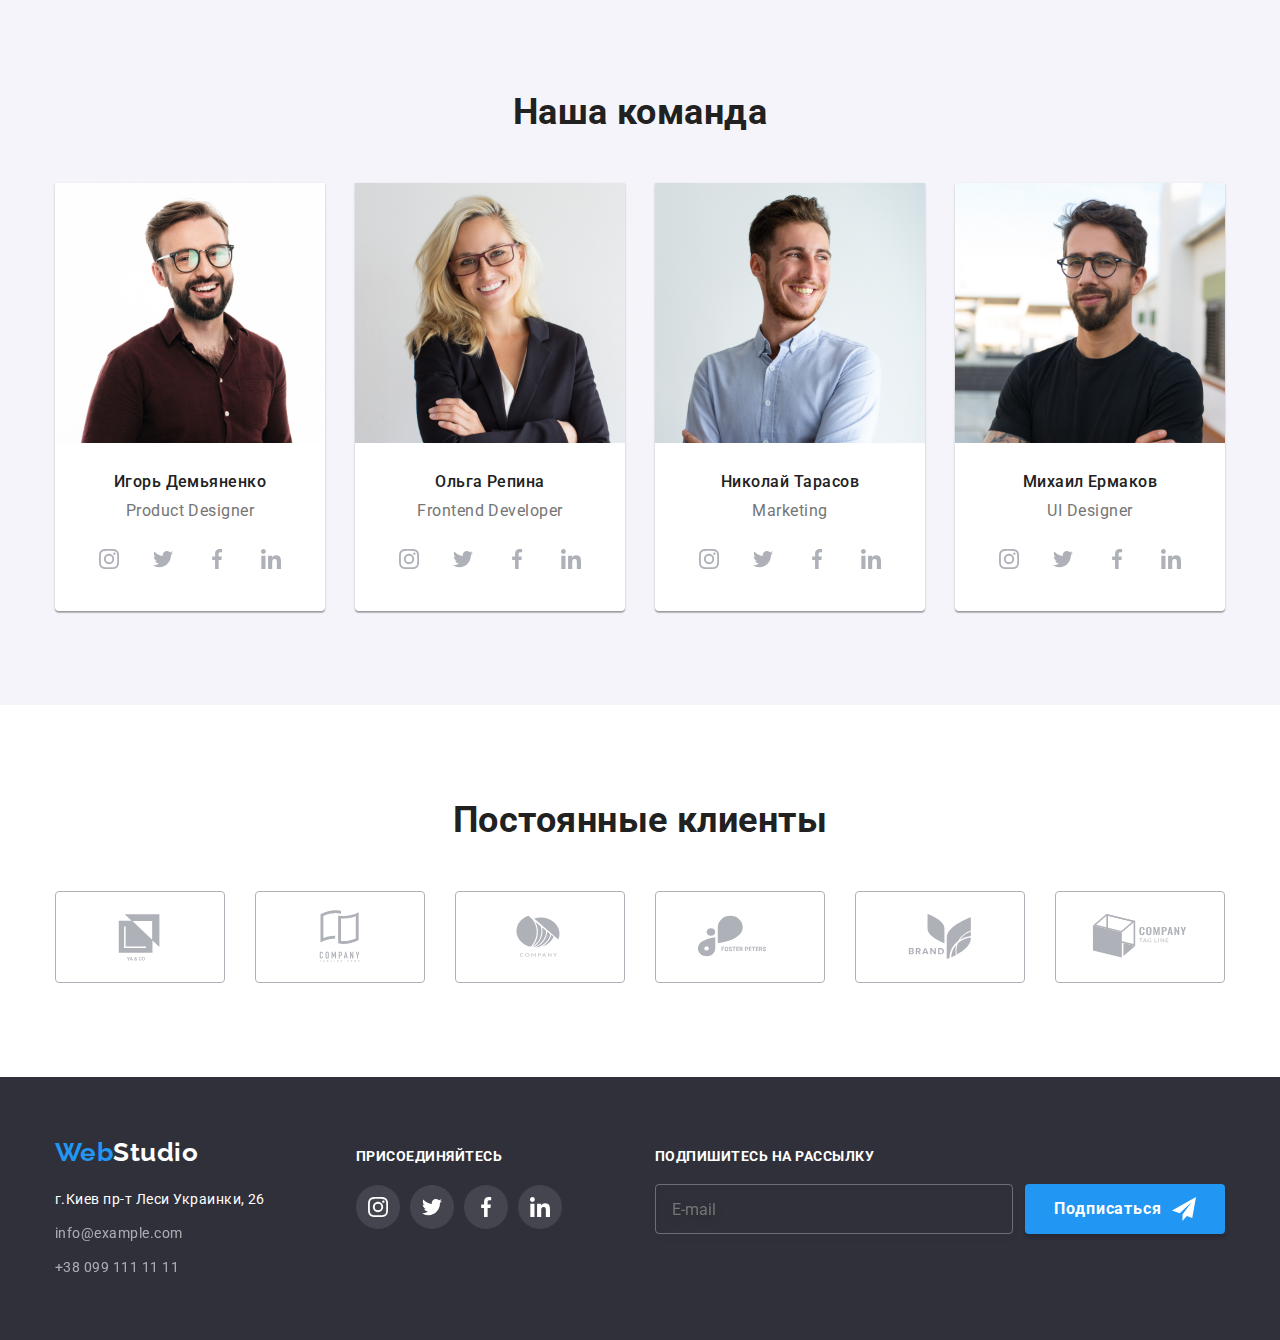
==== commit ba965223: "int commit" ====
--- a/index.html
+++ b/index.html
@@ -23,6 +23,13 @@
       <div class="container main-header">
         <nav class="site-nav">
           <a href="./index.html" class="logo"><span class="logo--web-color">Web</span>Studio</a>
+          <button type="button" class="menu-button is-open" aria-expanded="false" data-menu-button>
+            <svg width="40px" height="40px" aria-label="Menu Switcher">
+              <use class="icon-close" href="./images/icons.svg#icon-close"></use>
+              <use class="icon-menu" href="./images/icons.svg#icon-menu"></use>
+            </svg>
+          </button>
+
           <ul class="site-nav__list list">
             <li class="site-nav__item">
               <a href="./index.html" class="site-nav__link site-nav__link--active">Студия</a>
@@ -34,29 +41,23 @@
               <a href="" class="site-nav__link">Контакты</a>
             </li>
           </ul>
-          <button type="button" class="menu-button">
-            <svg width="40px" height="40px" aria-label="Menu Switcher">
-              <use href="./images/icons.svg#icon-menu"></use>
-              <use href="./images/icons.svg#icon-close"></use>
-            </svg>
-          </button>
+          <ul class="contact-header__list list">
+            <li class="contact-header__item">
+              <a href="mailto:info@devstudio.com" class="contact-header__link"
+                ><svg class="contact-header__icon" width="16px" height="12px">
+                  <use href="./images/icons.svg#icon-email"></use></svg
+                >info@devstudio.com</a
+              >
+            </li>
+            <li class="contact-header__item">
+              <a href="tel:+380661834560" class="contact-header__link"
+                ><svg class="contact-header__icon" width="10px" height="16px">
+                  <use href="./images/icons.svg#icon-phone"></use></svg
+                >+38 066 183 45 60</a
+              >
+            </li>
+          </ul>
         </nav>
-        <ul class="contact-header__list list">
-          <li class="contact-header__item">
-            <a href="mailto:info@devstudio.com" class="contact-header__link"
-              ><svg class="contact-header__icon" width="16px" height="12px">
-                <use href="./images/icons.svg#icon-email"></use></svg
-              >info@devstudio.com</a
-            >
-          </li>
-          <li class="contact-header__item">
-            <a href="tel:+380661834560" class="contact-header__link"
-              ><svg class="contact-header__icon" width="10px" height="16px">
-                <use href="./images/icons.svg#icon-phone"></use></svg
-              >+38 066 183 45 60</a
-            >
-          </li>
-        </ul>
       </div>
     </header>
 
@@ -168,7 +169,7 @@
           <h2 class="section-heading">Наша команда</h2>
           <ul class="our-team__list list">
             <li class="our-team__item">
-              <img src="./images/ihor.jpg" alt="Игорь Демьяненко" width="270" />
+              <img class="our-team__img" src="./images/ihor.jpg" alt="Игорь Демьяненко" />
               <div class="our-team__description-container">
                 <h3 class="our-team__name">Игорь Демьяненко</h3>
                 <p class="our-team__position-name">Product Designer</p>
@@ -217,7 +218,7 @@
               </div>
             </li>
             <li class="our-team__item">
-              <img src="./images/olga.jpg" alt="Ольга Репина" width="270" />
+              <img class="our-team__img" src="./images/olga.jpg" alt="Ольга Репина" />
               <div class="our-team__description-container">
                 <h3 class="our-team__name">Ольга Репина</h3>
                 <p class="our-team__position-name">Frontend Developer</p>
@@ -266,7 +267,7 @@
               </div>
             </li>
             <li class="our-team__item">
-              <img src="./images/nikolai.jpg" alt="Николай Тарасов" width="270" />
+              <img class="our-team__img" src="./images/nikolai.jpg" alt="Николай Тарасов" />
               <div class="our-team__description-container">
                 <h3 class="our-team__name">Николай Тарасов</h3>
                 <p class="our-team__position-name">Marketing</p>
@@ -315,7 +316,7 @@
               </div>
             </li>
             <li class="our-team__item">
-              <img src="./images/mihail.jpg" alt="Михаил Ермаков" width="270" />
+              <img class="our-team__img" src="./images/mihail.jpg" alt="Михаил Ермаков" />
               <div class="our-team__description-container">
                 <h3 class="our-team__name">Михаил Ермаков</h3>
                 <p class="our-team__position-name">UI Designer</p>
@@ -606,5 +607,6 @@
       document.body.style.paddingTop = `${headerHeight}px`;
     </script>
     <script src="./js/modal.js"></script>
+    <script src="./js/mobile-menu.js"></script>
   </body>
 </html>
--- a/css/main.min.css
+++ b/css/main.min.css
@@ -1 +1 @@
-body{color:#757575;font-family:Roboto,sans-serif;letter-spacing:.03em}h1,h2,h3,p{margin:0}img{display:block;height:100%;width:100%}@media screen and (min-width: 768px){img{width:354px;height:374px}}@media screen and (min-width: 1200px){img{width:270px;height:260px}}.portfolio__project-list,.portfolio__btn-list,.footer__address-list,.footer__social-list,.our-clients__list,.our-team__social-list,.our-team__list,.about-us__list,.features__list,.contact-header__list,.site-nav__list{padding:0;margin:0;list-style:none}.portfolio__project-link,.our-clients__link,.our-team__social-link{text-decoration:none}.portfolio--visually-hidden,.checkbox,.footer--visually-hidden,.features--visually-hidden{position:absolute;width:1px;height:1px;margin:-1px;border:0;padding:0;white-space:nowrap;-webkit-clip-path:inset(100%);clip-path:inset(100%);clip:rect(0 0 0 0);overflow:hidden}.backdrop{z-index:10;position:fixed;top:0;left:0;width:100%;height:100%;background-color:rgba(0,0,0,.2);opacity:1;-webkit-transition:opacity 350ms cubic-bezier(0.4, 0, 0.2, 1);transition:opacity 350ms cubic-bezier(0.4, 0, 0.2, 1)}.backdrop__is-hidden{opacity:0;pointer-events:none}.backdrop__is-hidden .backdrop__modal{-webkit-transform:translate(-50%, -50%) scale(0.8);transform:translate(-50%, -50%) scale(0.8)}.backdrop__modal{position:absolute;top:50%;left:50%;padding:40px;-webkit-transform:translate(-50%, -50%) scale(1);transform:translate(-50%, -50%) scale(1);-webkit-transition:-webkit-transform 250ms cubic-bezier(0.4, 0, 0.2, 1);transition:-webkit-transform 250ms cubic-bezier(0.4, 0, 0.2, 1);transition:transform 250ms cubic-bezier(0.4, 0, 0.2, 1);transition:transform 250ms cubic-bezier(0.4, 0, 0.2, 1), -webkit-transform 250ms cubic-bezier(0.4, 0, 0.2, 1);width:528px;height:581px;background-color:#fff;-webkit-box-shadow:0px 1px 3px rgba(0,0,0,.12),0px 1px 1px rgba(0,0,0,.14),0px 2px 1px rgba(0,0,0,.2);box-shadow:0px 1px 3px rgba(0,0,0,.12),0px 1px 1px rgba(0,0,0,.14),0px 2px 1px rgba(0,0,0,.2);border-radius:4px}.backdrop__modal-btn-close{display:-webkit-box;display:-ms-flexbox;display:flex;-webkit-box-align:center;-ms-flex-align:center;align-items:center;-webkit-box-pack:center;-ms-flex-pack:center;justify-content:center;position:fixed;top:8px;right:8px;height:30px;width:30px;fill:#000;background:#fff;border:1px solid rgba(0,0,0,.1);border-radius:50%;cursor:pointer;-webkit-transition:fill 250ms cubic-bezier(0.4, 0, 0.2, 1);transition:fill 250ms cubic-bezier(0.4, 0, 0.2, 1)}.backdrop__modal-btn-close:hover,.backdrop__modal-btn-close:focus{fill:#2196f3}.backdrop__text{display:block;text-align:center;margin-bottom:12px;font-size:20px;font-weight:700;line-height:1.17;color:#212121}.container{margin-left:auto;margin-right:auto;padding-left:15px;padding-right:15px}@media screen and (min-width: 480px){.container{width:480px}}@media screen and (min-width: 768px){.container{width:768px}}@media screen and (min-width: 1200px){.container{width:1200px}}.section{padding-top:60px;padding-bottom:60px}@media screen and (min-width: 1200px){.section{padding-top:94px;padding-bottom:94px}}.section-heading{text-align:center;margin:0;margin-bottom:30px;color:#212121;font-size:28px;font-weight:700}@media screen and (min-width: 1200px){.section-heading{font-size:36px;font-weight:700;line-height:1.17;margin-bottom:50px}}.page-header{position:fixed;top:0;left:0;z-index:9;width:100%;background-color:#fff;border-bottom:1px solid #ececec}@media screen and (min-width: 480px){.main-header{width:480px}}@media screen and (min-width: 768px){.main-header{width:768px;display:-webkit-box;display:-ms-flexbox;display:flex;-webkit-box-align:center;-ms-flex-align:center;align-items:center;-webkit-box-pack:justify;-ms-flex-pack:justify;justify-content:space-between}}@media screen and (min-width: 1200px){.main-header{width:1200px}}.site-nav{display:-webkit-box;display:-ms-flexbox;display:flex;-webkit-box-align:center;-ms-flex-align:center;align-items:center;-webkit-box-pack:justify;-ms-flex-pack:justify;justify-content:space-between;min-height:60px}@media screen and (max-width: 767px){.site-nav__list{display:none}}@media screen and (min-width: 768px){.site-nav__list{display:-webkit-box;display:-ms-flexbox;display:flex;-webkit-box-align:center;-ms-flex-align:center;align-items:center;margin-left:88px}}@media screen and (min-width: 1200px){.site-nav__list{margin-left:93px}}.site-nav__link,.contact-header__link{color:#212121;font-weight:500;font-size:14px;line-height:1.14;letter-spacing:.02em;text-decoration:none;display:-webkit-box;display:-ms-flexbox;display:flex;padding-top:32px;padding-bottom:32px;-webkit-box-align:center;-ms-flex-align:center;align-items:center;-webkit-transition:color 250ms cubic-bezier(0.4, 0, 0.2, 1);transition:color 250ms cubic-bezier(0.4, 0, 0.2, 1)}.site-nav__link:hover,.contact-header__link:hover,.site-nav__link:focus,.contact-header__link:focus{color:#2196f3}.site-nav__link--active{display:block;position:relative;color:#2196f3}.site-nav__link--active::after{content:"";display:block;position:absolute;bottom:-1px;width:100%;height:4px;background-color:#2196f3;border-radius:2px}.contact-header__link{color:#757575}@media screen and (min-width: 768px){.contact-header__link{font-size:12px;padding:0}}@media screen and (min-width: 1200px){.contact-header__link{font-size:14px}}.site-nav__item+.site-nav__item{margin-left:50px}@media screen and (min-width: 768px){.contact-header__item+.contact-header__item{margin-top:10px}}@media screen and (min-width: 1200px){.contact-header__item{margin-top:0px !important;margin-left:30px}}.contact-header__list{display:none}@media screen and (min-width: 768px){.contact-header__list{display:-webkit-box;display:-ms-flexbox;display:flex;-webkit-box-align:center;-ms-flex-align:center;align-items:center;-ms-flex-wrap:wrap;flex-wrap:wrap;margin-left:84px}}@media screen and (min-width: 1200px){.contact-header__list{display:-webkit-box;display:-ms-flexbox;display:flex;-webkit-box-align:center;-ms-flex-align:center;align-items:center}}.contact-header__icon{margin-right:10px;fill:currentColor}.menu-button{display:-webkit-inline-box;display:-ms-inline-flexbox;display:inline-flex;margin:0;padding:0;border:none;background-color:rgba(0,0,0,0)}@media screen and (min-width: 768px){.menu-button{display:none}}.logo{color:#212121;font-family:Raleway;font-weight:700;font-size:24px;line-height:1.17;text-decoration:none}@media screen and (min-width: 1200px){.logo{font-size:26px;line-height:1.19}}.logo--web-color{color:#2196f3}.logo__footer{display:block;margin-bottom:20px}.logo--studio-color{color:#fff}.section-hero{margin-top:60px;text-align:center;background-color:#2f303a;padding-top:118px;padding-bottom:118px;max-width:1600px;margin-left:auto;margin-right:auto;height:400px;background-image:-webkit-gradient(linear, left top, right top, from(rgba(47, 48, 58, 0.4)), to(rgba(47, 48, 58, 0.4))),url(../images/background-hero.jpg);background-image:linear-gradient(to right, rgba(47, 48, 58, 0.4), rgba(47, 48, 58, 0.4)),url(../images/background-hero.jpg);background-repeat:no-repeat;background-position:center;background-size:cover}@media screen and (min-width: 480px){.section-hero{margin-top:60px}}@media screen and (min-width: 768px){.section-hero{margin-top:80px}}@media screen and (min-width: 1200px){.section-hero{height:600px;margin-top:81px;padding-top:200px;padding-bottom:200px}}.section-heading--hero{color:#fff;font-weight:900;font-size:26px;line-height:1.36;width:360px;letter-spacing:.06em;text-transform:uppercase;margin-left:auto;margin-right:auto;margin-bottom:30px}@media screen and (min-width: 1200px){.section-heading--hero{font-size:44px;width:696px}}.button--accent{background-color:#2196f3;color:#fff;cursor:pointer;font-weight:700;font-size:16px;line-height:1.9;-webkit-box-align:center;-ms-flex-align:center;align-items:center;text-align:center;letter-spacing:.06em;border-radius:4px;border:rgba(0,0,0,0);-webkit-box-shadow:0px 4px 4px rgba(0,0,0,.15);box-shadow:0px 4px 4px rgba(0,0,0,.15);padding-top:10px;padding-right:32px;padding-bottom:10px;padding-left:32px;-webkit-transition:background-color 250ms cubic-bezier(0.4, 0, 0.2, 1);transition:background-color 250ms cubic-bezier(0.4, 0, 0.2, 1)}.button--accent:hover{background-color:#188ce8}@media screen and (min-width: 768px){.features__list{display:-webkit-box;display:-ms-flexbox;display:flex;-ms-flex-wrap:wrap;flex-wrap:wrap}}@media screen and (min-width: 768px){.features__item{width:354px}.features__item:nth-child(2n+2){margin-left:30px}}@media screen and (min-width: 1200px){.features__item{width:270px}}.features__item+.features__item{margin-top:30px}@media screen and (min-width: 768px){.features__item+.features__item{margin-top:0px}}@media screen and (min-width: 1200px){.features__item+.features__item{margin-top:0px;margin-left:30px}}.features__icon-container{display:-webkit-box;display:-ms-flexbox;display:flex;-webkit-box-pack:center;-ms-flex-pack:center;justify-content:center;-webkit-box-align:center;-ms-flex-align:center;align-items:center;height:120px;margin-bottom:30px;border-radius:4px;background-color:#f5f4fa}.features__heading{color:#212121;font-weight:700;font-size:14px;line-height:1.14;text-transform:uppercase;margin:0;margin-bottom:10px}@media screen and (max-width: 767px){.features__heading{text-align:center}}.features-text{font-size:14px;line-height:1.71;margin:0}.about-us{display:none}@media screen and (min-width: 480px){.about-us{font-size:26px}}@media screen and (min-width: 1200px){.about-us{padding-top:0px;padding-bottom:94px;display:block}}.about-us__list{display:-webkit-box;display:-ms-flexbox;display:flex;-webkit-box-pack:center;-ms-flex-pack:center;justify-content:center;-webkit-box-align:center;-ms-flex-align:center;align-items:center}.about-us__item+.about-us__item{margin-left:30px}.about-us__card-container{position:relative}.about-us__text-container{position:absolute;bottom:0%;left:0%;width:100%;background-color:rgba(47,48,58,.8)}.about-us__text{display:-webkit-box;display:-ms-flexbox;display:flex;-webkit-box-pack:center;-ms-flex-pack:center;justify-content:center;-webkit-box-align:center;-ms-flex-align:center;align-items:center;height:70px;font-weight:700;font-size:14px;text-transform:uppercase;text-align:center;line-height:1.14;color:#fff}.our-team{background-color:#f5f4fa}@media screen and (min-width: 768px){.our-team__list{display:-webkit-box;display:-ms-flexbox;display:flex;-ms-flex-wrap:wrap;flex-wrap:wrap}}@media screen and (min-width: 1200px){.our-team__list{display:-webkit-box;display:-ms-flexbox;display:flex;-webkit-box-align:center;-ms-flex-align:center;align-items:center;-webkit-box-pack:center;-ms-flex-pack:center;justify-content:center}}.our-team__description-container{padding-top:30px;padding-bottom:30px;padding-right:32px;padding-left:32px}.our-team__item{background-color:#fff;-webkit-box-shadow:0px 1px 3px rgba(0,0,0,.12),0px 1px 1px rgba(0,0,0,.14),0px 2px 1px rgba(0,0,0,.2);box-shadow:0px 1px 3px rgba(0,0,0,.12),0px 1px 1px rgba(0,0,0,.14),0px 2px 1px rgba(0,0,0,.2);border-radius:0px 0px 4px 4px}.our-team__item+.our-team__item{margin-top:30px}@media screen and (min-width: 768px){.our-team__item+.our-team__item{margin-top:0px}}@media screen and (min-width: 1200px){.our-team__item+.our-team__item{margin-top:0px;margin-left:30px}}@media screen and (min-width: 768px){.our-team__item:nth-child(2n+2){margin-left:30px}}@media screen and (min-width: 768px){.our-team__item:nth-child(n+3){margin-top:30px}}@media screen and (min-width: 1200px){.our-team__item:nth-child(n+3){margin-top:0px}}.our-team__name{font-weight:500;font-size:16px;line-height:1.18;text-align:center;color:#212121;margin-bottom:10px}.our-team__position-name{font-size:16px;line-height:1.18;text-align:center}.our-team__social-list{display:-webkit-box;display:-ms-flexbox;display:flex;-webkit-box-pack:center;-ms-flex-pack:center;justify-content:center;-ms-flex-line-pack:center;align-content:center;margin-top:16px}.our-team__social-link{display:-webkit-box;display:-ms-flexbox;display:flex;-webkit-box-pack:center;-ms-flex-pack:center;justify-content:center;-webkit-box-align:center;-ms-flex-align:center;align-items:center;width:44px;height:44px;fill:#afb1b8;border-radius:50%;-webkit-transition:fill 250ms cubic-bezier(0.4, 0, 0.2, 1),background-color 250ms cubic-bezier(0.4, 0, 0.2, 1);transition:fill 250ms cubic-bezier(0.4, 0, 0.2, 1),background-color 250ms cubic-bezier(0.4, 0, 0.2, 1)}.our-team__social-link:hover,.our-team__social-link:focus{fill:#fff;background-color:#2196f3}.our-team__social-item:not(:last-child){margin-right:10px}@media screen and (min-width: 480px){.our-clients__list{display:-webkit-box;display:-ms-flexbox;display:flex;-ms-flex-wrap:wrap;flex-wrap:wrap}}.our-clients__item{margin-bottom:10px}@media screen and (min-width: 480px){.our-clients__item:nth-child(n+1){margin-bottom:0px}.our-clients__item:nth-child(2n){margin-left:30px}.our-clients__item:nth-child(n+3){margin-top:30px}}@media screen and (min-width: 768px){.our-clients__item:nth-child(n+1){margin-left:0px;margin-top:0px}.our-clients__item:not(:nth-child(3n+3)){margin-right:30px}.our-clients__item:nth-child(-n+3){margin-bottom:30px}}@media screen and (min-width: 1200px){.our-clients__item:nth-child(n+1){margin-right:0px;margin-bottom:0px}.our-clients__item+.our-clients__item{margin-left:30px}}.our-clients__link{display:-webkit-box;display:-ms-flexbox;display:flex;-webkit-box-pack:center;-ms-flex-pack:center;justify-content:center;-webkit-box-align:center;-ms-flex-align:center;align-items:center;height:92px;fill:#afb1b8;border:1px solid #afb1b8;border-radius:4px;-webkit-transition:fill 250ms cubic-bezier(0.4, 0, 0.2, 1),border 250ms cubic-bezier(0.4, 0, 0.2, 1);transition:fill 250ms cubic-bezier(0.4, 0, 0.2, 1),border 250ms cubic-bezier(0.4, 0, 0.2, 1)}.our-clients__link:focus,.our-clients__link:hover{fill:#2196f3;border:1px solid #2196f3}@media screen and (min-width: 480px){.our-clients__link{width:210px}}@media screen and (min-width: 768px){.our-clients__link{width:226px}}@media screen and (min-width: 1200px){.our-clients__link{width:170px}}.footer{background-color:#2f303a;padding-top:60px;padding-bottom:60px}.footer__positioning{text-align:center}@media screen and (min-width: 768px){.footer__positioning{display:-webkit-box;display:-ms-flexbox;display:flex;-ms-flex-wrap:wrap;flex-wrap:wrap;-webkit-box-pack:center;-ms-flex-pack:center;justify-content:center}}@media screen and (min-width: 1200px){.footer__positioning{display:-webkit-box;display:-ms-flexbox;display:flex;-webkit-box-align:baseline;-ms-flex-align:baseline;align-items:baseline;text-align:left;-ms-flex-wrap:nowrap;flex-wrap:nowrap}}.footer__contacts-container{-webkit-box-flex:1;-ms-flex-positive:1;flex-grow:1;margin-bottom:60px}@media screen and (min-width: 768px){.footer__contacts-container{-webkit-box-flex:0;-ms-flex-positive:0;flex-grow:0;margin-right:165px}}@media screen and (min-width: 1200px){.footer__contacts-container{-webkit-box-flex:1;-ms-flex-positive:1;flex-grow:1;margin-bottom:0px;margin-right:70px}}.footer__address-item+.footer__address-item{display:block;margin-top:10px}.footer__address-link{color:#fff;font-style:normal;text-decoration:none;font-size:14px;line-height:1.71;-webkit-transition:color 250ms cubic-bezier(0.4, 0, 0.2, 1);transition:color 250ms cubic-bezier(0.4, 0, 0.2, 1)}.footer__address-link:hover,.footer__address-link:focus{color:#2196f3}.footer__address-link--opacity{opacity:.6}.footer__social-heading{color:#fff;font-weight:700;font-size:14px;line-height:1.14;text-transform:uppercase;margin-bottom:20px}.footer__social-list{display:-webkit-box;display:-ms-flexbox;display:flex;-webkit-box-pack:center;-ms-flex-pack:center;justify-content:center;-ms-flex-line-pack:center;align-content:center}.footer__social-link{display:-webkit-box;display:-ms-flexbox;display:flex;-webkit-box-pack:center;-ms-flex-pack:center;justify-content:center;-webkit-box-align:center;-ms-flex-align:center;align-items:center;width:44px;height:44px;fill:#fff;background-color:rgba(255,255,255,.1019607843);border-radius:50%;-webkit-transition:background-color 250ms cubic-bezier(0.4, 0, 0.2, 1);transition:background-color 250ms cubic-bezier(0.4, 0, 0.2, 1)}.footer__social-link:focus,.footer__social-link:hover{background-color:#2196f3}.footer__social-item:not(:last-child){margin-right:10px}.footer__subscribe-container{margin-top:60px}@media screen and (min-width: 768px){.footer__subscribe-container{display:-webkit-box;display:-ms-flexbox;display:flex;-webkit-box-orient:vertical;-webkit-box-direction:normal;-ms-flex-direction:column;flex-direction:column;margin-top:0px}}@media screen and (min-width: 1200px){.footer__subscribe-container{margin-top:0px;margin-left:93px}}@media screen and (min-width: 768px){.footer__subscribe-form{display:-webkit-box;display:-ms-flexbox;display:flex;-webkit-box-orient:vertical;-webkit-box-direction:normal;-ms-flex-direction:column;flex-direction:column;-webkit-box-align:center;-ms-flex-align:center;align-items:center}}@media screen and (min-width: 1200px){.footer__subscribe-form{-webkit-box-orient:horizontal;-webkit-box-direction:normal;-ms-flex-direction:row;flex-direction:row}}.footer__email-field{background-color:rgba(0,0,0,0);padding:15px 16px;height:50px;border-radius:4px;border:1px solid rgba(255,255,255,.3);-webkit-filter:drop-shadow(0px 4px 4px rgba(0, 0, 0, 0.15));filter:drop-shadow(0px 4px 4px rgba(0, 0, 0, 0.15))}@media screen and (min-width: 480px){.footer__email-field{width:450px}}@media screen and (min-width: 1200px){.footer__email-field{width:358px}}.footer__subscribe-text{display:block;color:#fff;font-weight:700;font-size:14px;line-height:1.17;text-transform:uppercase;margin-bottom:20px}.footer__subscribe-button{background-color:#2196f3;width:200px;height:50px;-webkit-box-shadow:0px 4px 4px rgba(0,0,0,.15);box-shadow:0px 4px 4px rgba(0,0,0,.15);border-radius:4px;border-color:rgba(0,0,0,0);-webkit-transition:background-color 250ms cubic-bezier(0.4, 0, 0.2, 1),-webkit-box-shadow 250ms cubic-bezier(0.4, 0, 0.2, 1);transition:background-color 250ms cubic-bezier(0.4, 0, 0.2, 1),-webkit-box-shadow 250ms cubic-bezier(0.4, 0, 0.2, 1);transition:box-shadow 250ms cubic-bezier(0.4, 0, 0.2, 1),background-color 250ms cubic-bezier(0.4, 0, 0.2, 1);transition:box-shadow 250ms cubic-bezier(0.4, 0, 0.2, 1),background-color 250ms cubic-bezier(0.4, 0, 0.2, 1),-webkit-box-shadow 250ms cubic-bezier(0.4, 0, 0.2, 1);cursor:pointer;margin-top:20px}.footer__subscribe-button:hover,.footer__subscribe-button:focus{background-color:#188ce8}@media screen and (min-width: 1200px){.footer__subscribe-button{margin-left:12px;margin-top:0px}}.footer__button-text{display:-webkit-box;display:-ms-flexbox;display:flex;-webkit-box-pack:center;-ms-flex-pack:center;justify-content:center;-webkit-box-align:center;-ms-flex-align:center;align-items:center;color:#fff;font-weight:700;font-size:16px;letter-spacing:.06em}.footer__subcribe-icon{fill:currentColor;margin-left:10px;line-height:1.9}.contact-form{text-align:center}.contact-form__text{display:block;text-align:left;margin-bottom:4px;color:#757575;font-size:12px;line-height:1.16;letter-spacing:.01em}.contact-form__input-container{position:relative;margin-bottom:10px}.contact-form__input-container:focus-within .contact-form__input-icon{fill:#2196f3}.contact-form__input-field{width:100%;height:40px;padding:12px 42px;position:relative;border:1px solid rgba(33,33,33,.2);border-radius:4px;-webkit-transition:border-color 250ms cubic-bezier(0.4, 0, 0.2, 1);transition:border-color 250ms cubic-bezier(0.4, 0, 0.2, 1)}.contact-form__input-field:focus-within,.contact-form__input-field:hover,.contact-form__input-field:focus{outline:0;border-color:#2196f3}.contact-form__input-field-comment{width:100%;height:120px;padding:12px 16px;resize:none;border:1px solid rgba(33,33,33,.2);border-radius:4px;-webkit-transition:border-color 250ms cubic-bezier(0.4, 0, 0.2, 1);transition:border-color 250ms cubic-bezier(0.4, 0, 0.2, 1);margin-bottom:20px}.contact-form__input-field-comment:focus-within,.contact-form__input-field-comment:hover,.contact-form__input-field-comment:focus{outline:0;border-color:#2196f3}.contact-form__input-icon{position:absolute;left:13px;top:50%;-webkit-transform:translateY(-50%);transform:translateY(-50%);fill:#212121;-webkit-transition:fill 250ms cubic-bezier(0.4, 0, 0.2, 1);transition:fill 250ms cubic-bezier(0.4, 0, 0.2, 1)}.agreement{display:-webkit-box;display:-ms-flexbox;display:flex;-webkit-box-pack:center;-ms-flex-pack:center;justify-content:center;-webkit-box-align:center;-ms-flex-align:center;align-items:center;margin-bottom:30px;cursor:pointer}.checkbox-container{position:relative;display:block;width:16px;height:15px;cursor:pointer}.checkbox:checked+.checkbox__icon--checked{-webkit-transform:scale(1);transform:scale(1);opacity:1}.checkbox:checked~.checkbox__icon--unchecked{border-color:#2196f3}.checkbox:hover~.checkbox__icon--unchecked{border-color:#2196f3}.checkbox:focus~.checkbox__icon--unchecked{border-color:#2196f3}.checkbox__icon--checked{position:absolute;top:0;left:0;width:16px;height:15px;fill:currentColor;-webkit-transform:scale(0.2);transform:scale(0.2);opacity:0;-webkit-transition:opacity 250ms cubic-bezier(0.4, 0, 0.2, 1),-webkit-transform 250ms cubic-bezier(0.4, 0, 0.2, 1);transition:opacity 250ms cubic-bezier(0.4, 0, 0.2, 1),-webkit-transform 250ms cubic-bezier(0.4, 0, 0.2, 1);transition:transform 250ms cubic-bezier(0.4, 0, 0.2, 1),opacity 250ms cubic-bezier(0.4, 0, 0.2, 1);transition:transform 250ms cubic-bezier(0.4, 0, 0.2, 1),opacity 250ms cubic-bezier(0.4, 0, 0.2, 1),-webkit-transform 250ms cubic-bezier(0.4, 0, 0.2, 1)}.checkbox__icon--unchecked{position:absolute;top:0;left:0;display:block;width:16px;height:15px;border:2px solid #212121;border-radius:2px;-webkit-transition:border-color 250ms cubic-bezier(0.4, 0, 0.2, 1);transition:border-color 250ms cubic-bezier(0.4, 0, 0.2, 1)}.agreement__label{line-height:1.71;font-size:14px;color:#757575;margin-left:7px}.agreement__link{color:#2196f3;-webkit-text-decoration-line:underline;text-decoration-line:underline}.contact-form__submit-button{padding-left:56px;padding-right:56px;padding-top:10px;padding-bottom:10px;color:#fff;background-color:#2196f3;font-size:16px;font-weight:700;line-height:1.87;-webkit-box-shadow:0px 4px 4px rgba(0,0,0,.15);box-shadow:0px 4px 4px rgba(0,0,0,.15);border-radius:4px;border-color:rgba(0,0,0,0);cursor:pointer;-webkit-transition:background-color 250ms cubic-bezier(0.4, 0, 0.2, 1),-webkit-box-shadow 250ms cubic-bezier(0.4, 0, 0.2, 1);transition:background-color 250ms cubic-bezier(0.4, 0, 0.2, 1),-webkit-box-shadow 250ms cubic-bezier(0.4, 0, 0.2, 1);transition:box-shadow 250ms cubic-bezier(0.4, 0, 0.2, 1),background-color 250ms cubic-bezier(0.4, 0, 0.2, 1);transition:box-shadow 250ms cubic-bezier(0.4, 0, 0.2, 1),background-color 250ms cubic-bezier(0.4, 0, 0.2, 1),-webkit-box-shadow 250ms cubic-bezier(0.4, 0, 0.2, 1)}.contact-form__submit-button:hover,.contact-form__submit-button:focus{background-color:#188ce8}.portfolio{margin-top:81px;padding-top:94px;padding-bottom:94px}.portfolio__btn-list{display:-webkit-box;display:-ms-flexbox;display:flex;margin-bottom:50px;-webkit-box-pack:center;-ms-flex-pack:center;justify-content:center}.portfolio__btn-list .portfolio__btn-name{padding-top:6px;padding-right:22px;padding-bottom:6px;padding-left:22px}.portfolio__btn-item+.portfolio__btn-item{margin-left:8px}.portfolio__btn-name{background-color:#f5f4fa;color:#212121;border-radius:4px;border:rgba(0,0,0,0);font-weight:500;font-size:16px;line-height:1.6;text-align:center;cursor:pointer;-webkit-transition:background-color 250ms cubic-bezier(0.4, 0, 0.2, 1),color 250ms cubic-bezier(0.4, 0, 0.2, 1),-webkit-box-shadow 250ms cubic-bezier(0.4, 0, 0.2, 1);transition:background-color 250ms cubic-bezier(0.4, 0, 0.2, 1),color 250ms cubic-bezier(0.4, 0, 0.2, 1),-webkit-box-shadow 250ms cubic-bezier(0.4, 0, 0.2, 1);transition:background-color 250ms cubic-bezier(0.4, 0, 0.2, 1),color 250ms cubic-bezier(0.4, 0, 0.2, 1),box-shadow 250ms cubic-bezier(0.4, 0, 0.2, 1);transition:background-color 250ms cubic-bezier(0.4, 0, 0.2, 1),color 250ms cubic-bezier(0.4, 0, 0.2, 1),box-shadow 250ms cubic-bezier(0.4, 0, 0.2, 1),-webkit-box-shadow 250ms cubic-bezier(0.4, 0, 0.2, 1)}.portfolio__btn-name:hover,.portfolio__btn-name:focus,.portfolio__btn-name--active{color:#fff;background-color:#2196f3;-webkit-box-shadow:0px 3px 1px rgba(0,0,0,.1),0px 1px 2px rgba(0,0,0,.08),0px 2px 2px rgba(0,0,0,.12);box-shadow:0px 3px 1px rgba(0,0,0,.1),0px 1px 2px rgba(0,0,0,.08),0px 2px 2px rgba(0,0,0,.12)}.portfolio__project-list{display:-webkit-box;display:-ms-flexbox;display:flex;-ms-flex-wrap:wrap;flex-wrap:wrap}.portfolio__project-item:nth-child(3n+2){margin-left:30px;margin-right:30px}.portfolio__project-item:nth-child(n+4){margin-top:30px}.portfolio__project-link{display:block;-webkit-transition:-webkit-box-shadow 250ms cubic-bezier(0.4, 0, 0.2, 1);transition:-webkit-box-shadow 250ms cubic-bezier(0.4, 0, 0.2, 1);transition:box-shadow 250ms cubic-bezier(0.4, 0, 0.2, 1);transition:box-shadow 250ms cubic-bezier(0.4, 0, 0.2, 1), -webkit-box-shadow 250ms cubic-bezier(0.4, 0, 0.2, 1)}.portfolio__project-link:hover,.portfolio__project-link:focus{-webkit-box-shadow:0px 1px 1px rgba(0,0,0,.12),0px 4px 4px rgba(0,0,0,.06),1px 4px 6px rgba(0,0,0,.16);box-shadow:0px 1px 1px rgba(0,0,0,.12),0px 4px 4px rgba(0,0,0,.06),1px 4px 6px rgba(0,0,0,.16);-webkit-transform:translateY(0%);transform:translateY(0%)}.portfolio__project-overlay{position:relative;overflow:hidden}.portfolio__project-text{position:absolute;bottom:0;left:0;width:100%;height:100%;padding-left:24px;padding-right:24px;padding-top:63px;padding-bottom:63px;text-align:left;font-weight:400;font-size:18px;line-height:1.55;background-color:rgba(33,150,243,.9019607843);color:#fff;-webkit-transform:translateY(100%);transform:translateY(100%);-webkit-transition:-webkit-transform 250ms cubic-bezier(0.4, 0, 0.2, 1);transition:-webkit-transform 250ms cubic-bezier(0.4, 0, 0.2, 1);transition:transform 250ms cubic-bezier(0.4, 0, 0.2, 1);transition:transform 250ms cubic-bezier(0.4, 0, 0.2, 1), -webkit-transform 250ms cubic-bezier(0.4, 0, 0.2, 1)}.portfolio__project-link:hover .portfolio__project-text{-webkit-transform:translateY(0);transform:translateY(0)}.portfolio__project-link:focus .portfolio__project-text{-webkit-transform:translateY(0);transform:translateY(0)}.portfolio__project-description{padding-top:20px;padding-right:24px;padding-bottom:20px;padding-left:24px;border-bottom:1px solid #eee;border-left:1px solid #eee;border-right:1px solid #eee}.portfolio__project-name{color:#212121;font-weight:700;font-size:18px;line-height:2;letter-spacing:.06em;margin-bottom:4px}.portfolio__project-type{color:#757575;font-size:16px;line-height:1.88}/*# sourceMappingURL=main.min.css.map */+body{color:#757575;font-family:Roboto,sans-serif;letter-spacing:.03em}h1,h2,h3,p{margin:0}img{display:block;max-width:100%;height:auto}.portfolio__project-list,.portfolio__btn-list,.footer__address-list,.footer__social-list,.our-clients__list,.our-team__social-list,.our-team__list,.about-us__list,.features__list,.contact-header__list,.site-nav__list{padding:0;margin:0;list-style:none}.portfolio__project-link,.our-clients__link,.our-team__social-link{text-decoration:none}.portfolio--visually-hidden,.checkbox,.footer--visually-hidden,.features--visually-hidden{position:absolute;width:1px;height:1px;margin:-1px;border:0;padding:0;white-space:nowrap;-webkit-clip-path:inset(100%);clip-path:inset(100%);clip:rect(0 0 0 0);overflow:hidden}.backdrop{z-index:10;position:fixed;top:0;left:0;width:100%;height:100%;background-color:rgba(0,0,0,.2);opacity:1;-webkit-transition:opacity 350ms cubic-bezier(0.4, 0, 0.2, 1);transition:opacity 350ms cubic-bezier(0.4, 0, 0.2, 1)}.backdrop__is-hidden{opacity:0;pointer-events:none}.backdrop__is-hidden .backdrop__modal{-webkit-transform:translate(-50%, -50%) scale(0.8);transform:translate(-50%, -50%) scale(0.8)}.backdrop__modal{position:absolute;top:50%;left:50%;padding:40px;-webkit-transform:translate(-50%, -50%) scale(1);transform:translate(-50%, -50%) scale(1);-webkit-transition:-webkit-transform 250ms cubic-bezier(0.4, 0, 0.2, 1);transition:-webkit-transform 250ms cubic-bezier(0.4, 0, 0.2, 1);transition:transform 250ms cubic-bezier(0.4, 0, 0.2, 1);transition:transform 250ms cubic-bezier(0.4, 0, 0.2, 1), -webkit-transform 250ms cubic-bezier(0.4, 0, 0.2, 1);width:528px;height:581px;background-color:#fff;-webkit-box-shadow:0px 1px 3px rgba(0,0,0,.12),0px 1px 1px rgba(0,0,0,.14),0px 2px 1px rgba(0,0,0,.2);box-shadow:0px 1px 3px rgba(0,0,0,.12),0px 1px 1px rgba(0,0,0,.14),0px 2px 1px rgba(0,0,0,.2);border-radius:4px}.backdrop__modal-btn-close{display:-webkit-box;display:-ms-flexbox;display:flex;-webkit-box-align:center;-ms-flex-align:center;align-items:center;-webkit-box-pack:center;-ms-flex-pack:center;justify-content:center;position:fixed;top:8px;right:8px;height:30px;width:30px;fill:#000;background:#fff;border:1px solid rgba(0,0,0,.1);border-radius:50%;cursor:pointer;-webkit-transition:fill 250ms cubic-bezier(0.4, 0, 0.2, 1);transition:fill 250ms cubic-bezier(0.4, 0, 0.2, 1)}.backdrop__modal-btn-close:hover,.backdrop__modal-btn-close:focus{fill:#2196f3}.backdrop__text{display:block;text-align:center;margin-bottom:12px;font-size:20px;font-weight:700;line-height:1.17;color:#212121}.container{margin-left:auto;margin-right:auto;padding-left:15px;padding-right:15px}@media screen and (min-width: 480px){.container{width:480px}}@media screen and (min-width: 768px){.container{width:768px}}@media screen and (min-width: 1200px){.container{width:1200px}}.section{padding-top:60px;padding-bottom:60px}@media screen and (min-width: 1200px){.section{padding-top:94px;padding-bottom:94px}}.section-heading{text-align:center;margin:0;margin-bottom:30px;color:#212121;font-size:28px;font-weight:700}@media screen and (min-width: 1200px){.section-heading{font-size:36px;font-weight:700;line-height:1.17;margin-bottom:50px}}.page-header{position:fixed;top:0;left:0;z-index:9;width:100%;background-color:#fff;border-bottom:1px solid #ececec}@media screen and (min-width: 480px){.main-header{width:480px}}@media screen and (min-width: 768px){.main-header{width:768px;display:-webkit-box;display:-ms-flexbox;display:flex;-webkit-box-align:center;-ms-flex-align:center;align-items:center;-webkit-box-pack:justify;-ms-flex-pack:justify;justify-content:space-between}}@media screen and (min-width: 1200px){.main-header{width:1200px}}.site-nav{display:-webkit-box;display:-ms-flexbox;display:flex;-webkit-box-align:center;-ms-flex-align:center;align-items:center;-webkit-box-pack:justify;-ms-flex-pack:justify;justify-content:space-between;min-height:60px}@media screen and (max-width: 767px){.site-nav__list{display:none}}@media screen and (min-width: 768px){.site-nav__list{display:-webkit-box;display:-ms-flexbox;display:flex;-webkit-box-align:center;-ms-flex-align:center;align-items:center;margin-left:88px}}@media screen and (min-width: 1200px){.site-nav__list{margin-left:93px}}.site-nav__link,.contact-header__link{color:#212121;font-weight:500;font-size:14px;line-height:1.14;letter-spacing:.02em;text-decoration:none;display:-webkit-box;display:-ms-flexbox;display:flex;padding-top:32px;padding-bottom:32px;-webkit-box-align:center;-ms-flex-align:center;align-items:center;-webkit-transition:color 250ms cubic-bezier(0.4, 0, 0.2, 1);transition:color 250ms cubic-bezier(0.4, 0, 0.2, 1)}.site-nav__link:hover,.contact-header__link:hover,.site-nav__link:focus,.contact-header__link:focus{color:#2196f3}.site-nav__link--active{display:block;position:relative;color:#2196f3}.site-nav__link--active::after{content:"";display:block;position:absolute;bottom:-1px;width:100%;height:4px;background-color:#2196f3;border-radius:2px}.contact-header__link{color:#757575}@media screen and (min-width: 768px){.contact-header__link{font-size:12px;padding:0}}@media screen and (min-width: 1200px){.contact-header__link{font-size:14px}}.site-nav__item+.site-nav__item{margin-left:50px}@media screen and (min-width: 768px){.contact-header__item+.contact-header__item{margin-top:10px}}@media screen and (min-width: 1200px){.contact-header__item{margin-top:0px !important;margin-left:30px}}.contact-header__list{display:none}@media screen and (min-width: 768px){.contact-header__list{display:-webkit-box;display:-ms-flexbox;display:flex;-webkit-box-align:center;-ms-flex-align:center;align-items:center;-ms-flex-wrap:wrap;flex-wrap:wrap;margin-left:84px}}@media screen and (min-width: 1200px){.contact-header__list{display:-webkit-box;display:-ms-flexbox;display:flex;-webkit-box-align:center;-ms-flex-align:center;align-items:center}}.contact-header__icon{margin-right:10px;fill:currentColor}.menu-button{display:-webkit-inline-box;display:-ms-inline-flexbox;display:inline-flex;margin:0;padding:0;border:none;background-color:rgba(0,0,0,0)}@media screen and (min-width: 768px){.menu-button{display:none}}.menu-button .icon-close{display:none}.menu-button.is-open .icon-close{display:block}.menu-button.is-open .icon-menu{display:none}.logo{color:#212121;font-family:Raleway;font-weight:700;font-size:24px;line-height:1.17;text-decoration:none}@media screen and (min-width: 1200px){.logo{font-size:26px;line-height:1.19}}.logo--web-color{color:#2196f3}.logo__footer{display:block;margin-bottom:20px}.logo--studio-color{color:#fff}.section-hero{margin-top:60px;text-align:center;background-color:#2f303a;padding-top:118px;padding-bottom:118px;max-width:1600px;margin-left:auto;margin-right:auto;height:400px;background-image:-webkit-gradient(linear, left top, right top, from(rgba(47, 48, 58, 0.4)), to(rgba(47, 48, 58, 0.4))),url(../images/background-hero.jpg);background-image:linear-gradient(to right, rgba(47, 48, 58, 0.4), rgba(47, 48, 58, 0.4)),url(../images/background-hero.jpg);background-repeat:no-repeat;background-position:center;background-size:cover}@media screen and (min-width: 768px){.section-hero{margin-top:80px}}@media screen and (min-width: 1200px){.section-hero{height:600px;margin-top:81px;padding-top:200px;padding-bottom:200px}}.section-heading--hero{color:#fff;font-weight:900;font-size:26px;line-height:1.36;width:360px;letter-spacing:.06em;text-transform:uppercase;margin-left:auto;margin-right:auto;margin-bottom:30px}@media screen and (min-width: 1200px){.section-heading--hero{font-size:44px;width:696px}}.button--accent{background-color:#2196f3;color:#fff;cursor:pointer;font-weight:700;font-size:16px;line-height:1.9;-webkit-box-align:center;-ms-flex-align:center;align-items:center;text-align:center;letter-spacing:.06em;border-radius:4px;border:rgba(0,0,0,0);-webkit-box-shadow:0px 4px 4px rgba(0,0,0,.15);box-shadow:0px 4px 4px rgba(0,0,0,.15);padding-top:10px;padding-right:32px;padding-bottom:10px;padding-left:32px;-webkit-transition:background-color 250ms cubic-bezier(0.4, 0, 0.2, 1);transition:background-color 250ms cubic-bezier(0.4, 0, 0.2, 1)}.button--accent:hover{background-color:#188ce8}@media screen and (min-width: 768px){.features__list{display:-webkit-box;display:-ms-flexbox;display:flex;-ms-flex-wrap:wrap;flex-wrap:wrap}}@media screen and (min-width: 768px){.features__item{width:354px}.features__item:nth-child(2n+2){margin-left:30px}}@media screen and (min-width: 1200px){.features__item{width:270px}}.features__item+.features__item{margin-top:30px}@media screen and (min-width: 768px){.features__item+.features__item{margin-top:0px}}@media screen and (min-width: 1200px){.features__item+.features__item{margin-top:0px;margin-left:30px}}.features__icon-container{display:-webkit-box;display:-ms-flexbox;display:flex;-webkit-box-pack:center;-ms-flex-pack:center;justify-content:center;-webkit-box-align:center;-ms-flex-align:center;align-items:center;height:120px;margin-bottom:30px;border-radius:4px;background-color:#f5f4fa}.features__heading{color:#212121;font-weight:700;font-size:14px;line-height:1.14;text-transform:uppercase;margin:0;margin-bottom:10px}@media screen and (max-width: 767px){.features__heading{text-align:center}}.features-text{font-size:14px;line-height:1.71;margin:0}.about-us{display:none}@media screen and (min-width: 480px){.about-us{font-size:26px}}@media screen and (min-width: 1200px){.about-us{padding-top:0px;padding-bottom:94px;display:block}}.about-us__list{display:-webkit-box;display:-ms-flexbox;display:flex;-webkit-box-pack:center;-ms-flex-pack:center;justify-content:center;-webkit-box-align:center;-ms-flex-align:center;align-items:center}.about-us__item+.about-us__item{margin-left:30px}.about-us__card-container{position:relative}.about-us__text-container{position:absolute;bottom:0%;left:0%;width:100%;background-color:rgba(47,48,58,.8)}.about-us__text{display:-webkit-box;display:-ms-flexbox;display:flex;-webkit-box-pack:center;-ms-flex-pack:center;justify-content:center;-webkit-box-align:center;-ms-flex-align:center;align-items:center;height:70px;font-weight:700;font-size:14px;text-transform:uppercase;text-align:center;line-height:1.14;color:#fff}.our-team{background-color:#f5f4fa}@media screen and (min-width: 768px){.our-team__list{display:-webkit-box;display:-ms-flexbox;display:flex;-ms-flex-wrap:wrap;flex-wrap:wrap}}@media screen and (min-width: 1200px){.our-team__list{display:-webkit-box;display:-ms-flexbox;display:flex;-webkit-box-align:center;-ms-flex-align:center;align-items:center;-webkit-box-pack:center;-ms-flex-pack:center;justify-content:center}}.our-team__description-container{padding-top:30px;padding-bottom:30px;padding-right:32px;padding-left:32px}.our-team__item{background-color:#fff;-webkit-box-shadow:0px 1px 3px rgba(0,0,0,.12),0px 1px 1px rgba(0,0,0,.14),0px 2px 1px rgba(0,0,0,.2);box-shadow:0px 1px 3px rgba(0,0,0,.12),0px 1px 1px rgba(0,0,0,.14),0px 2px 1px rgba(0,0,0,.2);border-radius:0px 0px 4px 4px}.our-team__item+.our-team__item{margin-top:30px}@media screen and (min-width: 768px){.our-team__item+.our-team__item{margin-top:0px}}@media screen and (min-width: 1200px){.our-team__item+.our-team__item{margin-top:0px;margin-left:30px}}@media screen and (min-width: 768px){.our-team__item:nth-child(2n+2){margin-left:30px}}@media screen and (min-width: 768px){.our-team__item:nth-child(n+3){margin-top:30px}}@media screen and (min-width: 1200px){.our-team__item:nth-child(n+3){margin-top:0px}}@media screen and (min-width: 480px){.our-team__img{width:450px}}@media screen and (min-width: 768px){.our-team__img{width:354px}}@media screen and (min-width: 1200px){.our-team__img{width:270px}}.our-team__name{font-weight:500;font-size:16px;line-height:1.18;text-align:center;color:#212121;margin-bottom:10px}.our-team__position-name{font-size:16px;line-height:1.18;text-align:center}.our-team__social-list{display:-webkit-box;display:-ms-flexbox;display:flex;-webkit-box-pack:center;-ms-flex-pack:center;justify-content:center;-ms-flex-line-pack:center;align-content:center;margin-top:16px}.our-team__social-link{display:-webkit-box;display:-ms-flexbox;display:flex;-webkit-box-pack:center;-ms-flex-pack:center;justify-content:center;-webkit-box-align:center;-ms-flex-align:center;align-items:center;width:44px;height:44px;fill:#afb1b8;border-radius:50%;-webkit-transition:fill 250ms cubic-bezier(0.4, 0, 0.2, 1),background-color 250ms cubic-bezier(0.4, 0, 0.2, 1);transition:fill 250ms cubic-bezier(0.4, 0, 0.2, 1),background-color 250ms cubic-bezier(0.4, 0, 0.2, 1)}.our-team__social-link:hover,.our-team__social-link:focus{fill:#fff;background-color:#2196f3}.our-team__social-item:not(:last-child){margin-right:10px}@media screen and (min-width: 480px){.our-clients__list{display:-webkit-box;display:-ms-flexbox;display:flex;-ms-flex-wrap:wrap;flex-wrap:wrap}}.our-clients__item{margin-bottom:10px}@media screen and (min-width: 480px){.our-clients__item:nth-child(n+1){margin-bottom:0px}.our-clients__item:nth-child(2n){margin-left:30px}.our-clients__item:nth-child(n+3){margin-top:30px}}@media screen and (min-width: 768px){.our-clients__item:nth-child(n+1){margin-left:0px;margin-top:0px}.our-clients__item:not(:nth-child(3n+3)){margin-right:30px}.our-clients__item:nth-child(-n+3){margin-bottom:30px}}@media screen and (min-width: 1200px){.our-clients__item:nth-child(n+1){margin-right:0px;margin-bottom:0px}.our-clients__item+.our-clients__item{margin-left:30px}}.our-clients__link{display:-webkit-box;display:-ms-flexbox;display:flex;-webkit-box-pack:center;-ms-flex-pack:center;justify-content:center;-webkit-box-align:center;-ms-flex-align:center;align-items:center;height:92px;fill:#afb1b8;border:1px solid #afb1b8;border-radius:4px;-webkit-transition:fill 250ms cubic-bezier(0.4, 0, 0.2, 1),border 250ms cubic-bezier(0.4, 0, 0.2, 1);transition:fill 250ms cubic-bezier(0.4, 0, 0.2, 1),border 250ms cubic-bezier(0.4, 0, 0.2, 1)}.our-clients__link:focus,.our-clients__link:hover{fill:#2196f3;border:1px solid #2196f3}@media screen and (min-width: 480px){.our-clients__link{width:210px}}@media screen and (min-width: 768px){.our-clients__link{width:226px}}@media screen and (min-width: 1200px){.our-clients__link{width:170px}}.footer{background-color:#2f303a;padding-top:60px;padding-bottom:60px}.footer__positioning{text-align:center}@media screen and (min-width: 768px){.footer__positioning{display:-webkit-box;display:-ms-flexbox;display:flex;-ms-flex-wrap:wrap;flex-wrap:wrap;-webkit-box-pack:center;-ms-flex-pack:center;justify-content:center}}@media screen and (min-width: 1200px){.footer__positioning{display:-webkit-box;display:-ms-flexbox;display:flex;-webkit-box-align:baseline;-ms-flex-align:baseline;align-items:baseline;text-align:left;-ms-flex-wrap:nowrap;flex-wrap:nowrap}}.footer__contacts-container{-webkit-box-flex:1;-ms-flex-positive:1;flex-grow:1;margin-bottom:60px}@media screen and (min-width: 768px){.footer__contacts-container{-webkit-box-flex:0;-ms-flex-positive:0;flex-grow:0;margin-right:165px}}@media screen and (min-width: 1200px){.footer__contacts-container{-webkit-box-flex:1;-ms-flex-positive:1;flex-grow:1;margin-bottom:0px;margin-right:70px}}.footer__address-item+.footer__address-item{display:block;margin-top:10px}.footer__address-link{color:#fff;font-style:normal;text-decoration:none;font-size:14px;line-height:1.71;-webkit-transition:color 250ms cubic-bezier(0.4, 0, 0.2, 1);transition:color 250ms cubic-bezier(0.4, 0, 0.2, 1)}.footer__address-link:hover,.footer__address-link:focus{color:#2196f3}.footer__address-link--opacity{opacity:.6}.footer__social-heading{color:#fff;font-weight:700;font-size:14px;line-height:1.14;text-transform:uppercase;margin-bottom:20px}.footer__social-list{display:-webkit-box;display:-ms-flexbox;display:flex;-webkit-box-pack:center;-ms-flex-pack:center;justify-content:center;-ms-flex-line-pack:center;align-content:center}.footer__social-link{display:-webkit-box;display:-ms-flexbox;display:flex;-webkit-box-pack:center;-ms-flex-pack:center;justify-content:center;-webkit-box-align:center;-ms-flex-align:center;align-items:center;width:44px;height:44px;fill:#fff;background-color:rgba(255,255,255,.1019607843);border-radius:50%;-webkit-transition:background-color 250ms cubic-bezier(0.4, 0, 0.2, 1);transition:background-color 250ms cubic-bezier(0.4, 0, 0.2, 1)}.footer__social-link:focus,.footer__social-link:hover{background-color:#2196f3}.footer__social-item:not(:last-child){margin-right:10px}.footer__subscribe-container{margin-top:60px}@media screen and (min-width: 768px){.footer__subscribe-container{display:-webkit-box;display:-ms-flexbox;display:flex;-webkit-box-orient:vertical;-webkit-box-direction:normal;-ms-flex-direction:column;flex-direction:column;margin-top:0px}}@media screen and (min-width: 1200px){.footer__subscribe-container{margin-top:0px;margin-left:93px}}@media screen and (min-width: 768px){.footer__subscribe-form{display:-webkit-box;display:-ms-flexbox;display:flex;-webkit-box-orient:vertical;-webkit-box-direction:normal;-ms-flex-direction:column;flex-direction:column;-webkit-box-align:center;-ms-flex-align:center;align-items:center}}@media screen and (min-width: 1200px){.footer__subscribe-form{-webkit-box-orient:horizontal;-webkit-box-direction:normal;-ms-flex-direction:row;flex-direction:row}}.footer__email-field{background-color:rgba(0,0,0,0);padding:15px 16px;height:50px;border-radius:4px;border:1px solid rgba(255,255,255,.3);-webkit-filter:drop-shadow(0px 4px 4px rgba(0, 0, 0, 0.15));filter:drop-shadow(0px 4px 4px rgba(0, 0, 0, 0.15))}@media screen and (min-width: 480px){.footer__email-field{width:450px}}@media screen and (min-width: 1200px){.footer__email-field{width:358px}}.footer__subscribe-text{display:block;color:#fff;font-weight:700;font-size:14px;line-height:1.17;text-transform:uppercase;margin-bottom:20px}.footer__subscribe-button{background-color:#2196f3;width:200px;height:50px;-webkit-box-shadow:0px 4px 4px rgba(0,0,0,.15);box-shadow:0px 4px 4px rgba(0,0,0,.15);border-radius:4px;border-color:rgba(0,0,0,0);-webkit-transition:background-color 250ms cubic-bezier(0.4, 0, 0.2, 1),-webkit-box-shadow 250ms cubic-bezier(0.4, 0, 0.2, 1);transition:background-color 250ms cubic-bezier(0.4, 0, 0.2, 1),-webkit-box-shadow 250ms cubic-bezier(0.4, 0, 0.2, 1);transition:box-shadow 250ms cubic-bezier(0.4, 0, 0.2, 1),background-color 250ms cubic-bezier(0.4, 0, 0.2, 1);transition:box-shadow 250ms cubic-bezier(0.4, 0, 0.2, 1),background-color 250ms cubic-bezier(0.4, 0, 0.2, 1),-webkit-box-shadow 250ms cubic-bezier(0.4, 0, 0.2, 1);cursor:pointer;margin-top:20px}.footer__subscribe-button:hover,.footer__subscribe-button:focus{background-color:#188ce8}@media screen and (min-width: 1200px){.footer__subscribe-button{margin-left:12px;margin-top:0px}}.footer__button-text{display:-webkit-box;display:-ms-flexbox;display:flex;-webkit-box-pack:center;-ms-flex-pack:center;justify-content:center;-webkit-box-align:center;-ms-flex-align:center;align-items:center;color:#fff;font-weight:700;font-size:16px;letter-spacing:.06em}.footer__subcribe-icon{fill:currentColor;margin-left:10px;line-height:1.9}.contact-form{text-align:center}.contact-form__text{display:block;text-align:left;margin-bottom:4px;color:#757575;font-size:12px;line-height:1.16;letter-spacing:.01em}.contact-form__input-container{position:relative;margin-bottom:10px}.contact-form__input-container:focus-within .contact-form__input-icon{fill:#2196f3}.contact-form__input-field{width:100%;height:40px;padding:12px 42px;position:relative;border:1px solid rgba(33,33,33,.2);border-radius:4px;-webkit-transition:border-color 250ms cubic-bezier(0.4, 0, 0.2, 1);transition:border-color 250ms cubic-bezier(0.4, 0, 0.2, 1)}.contact-form__input-field:focus-within,.contact-form__input-field:hover,.contact-form__input-field:focus{outline:0;border-color:#2196f3}.contact-form__input-field-comment{width:100%;height:120px;padding:12px 16px;resize:none;border:1px solid rgba(33,33,33,.2);border-radius:4px;-webkit-transition:border-color 250ms cubic-bezier(0.4, 0, 0.2, 1);transition:border-color 250ms cubic-bezier(0.4, 0, 0.2, 1);margin-bottom:20px}.contact-form__input-field-comment:focus-within,.contact-form__input-field-comment:hover,.contact-form__input-field-comment:focus{outline:0;border-color:#2196f3}.contact-form__input-icon{position:absolute;left:13px;top:50%;-webkit-transform:translateY(-50%);transform:translateY(-50%);fill:#212121;-webkit-transition:fill 250ms cubic-bezier(0.4, 0, 0.2, 1);transition:fill 250ms cubic-bezier(0.4, 0, 0.2, 1)}.agreement{display:-webkit-box;display:-ms-flexbox;display:flex;-webkit-box-pack:center;-ms-flex-pack:center;justify-content:center;-webkit-box-align:center;-ms-flex-align:center;align-items:center;margin-bottom:30px;cursor:pointer}.checkbox-container{position:relative;display:block;width:16px;height:15px;cursor:pointer}.checkbox:checked+.checkbox__icon--checked{-webkit-transform:scale(1);transform:scale(1);opacity:1}.checkbox:checked~.checkbox__icon--unchecked{border-color:#2196f3}.checkbox:hover~.checkbox__icon--unchecked{border-color:#2196f3}.checkbox:focus~.checkbox__icon--unchecked{border-color:#2196f3}.checkbox__icon--checked{position:absolute;top:0;left:0;width:16px;height:15px;fill:currentColor;-webkit-transform:scale(0.2);transform:scale(0.2);opacity:0;-webkit-transition:opacity 250ms cubic-bezier(0.4, 0, 0.2, 1),-webkit-transform 250ms cubic-bezier(0.4, 0, 0.2, 1);transition:opacity 250ms cubic-bezier(0.4, 0, 0.2, 1),-webkit-transform 250ms cubic-bezier(0.4, 0, 0.2, 1);transition:transform 250ms cubic-bezier(0.4, 0, 0.2, 1),opacity 250ms cubic-bezier(0.4, 0, 0.2, 1);transition:transform 250ms cubic-bezier(0.4, 0, 0.2, 1),opacity 250ms cubic-bezier(0.4, 0, 0.2, 1),-webkit-transform 250ms cubic-bezier(0.4, 0, 0.2, 1)}.checkbox__icon--unchecked{position:absolute;top:0;left:0;display:block;width:16px;height:15px;border:2px solid #212121;border-radius:2px;-webkit-transition:border-color 250ms cubic-bezier(0.4, 0, 0.2, 1);transition:border-color 250ms cubic-bezier(0.4, 0, 0.2, 1)}.agreement__label{line-height:1.71;font-size:14px;color:#757575;margin-left:7px}.agreement__link{color:#2196f3;-webkit-text-decoration-line:underline;text-decoration-line:underline}.contact-form__submit-button{padding-left:56px;padding-right:56px;padding-top:10px;padding-bottom:10px;color:#fff;background-color:#2196f3;font-size:16px;font-weight:700;line-height:1.87;-webkit-box-shadow:0px 4px 4px rgba(0,0,0,.15);box-shadow:0px 4px 4px rgba(0,0,0,.15);border-radius:4px;border-color:rgba(0,0,0,0);cursor:pointer;-webkit-transition:background-color 250ms cubic-bezier(0.4, 0, 0.2, 1),-webkit-box-shadow 250ms cubic-bezier(0.4, 0, 0.2, 1);transition:background-color 250ms cubic-bezier(0.4, 0, 0.2, 1),-webkit-box-shadow 250ms cubic-bezier(0.4, 0, 0.2, 1);transition:box-shadow 250ms cubic-bezier(0.4, 0, 0.2, 1),background-color 250ms cubic-bezier(0.4, 0, 0.2, 1);transition:box-shadow 250ms cubic-bezier(0.4, 0, 0.2, 1),background-color 250ms cubic-bezier(0.4, 0, 0.2, 1),-webkit-box-shadow 250ms cubic-bezier(0.4, 0, 0.2, 1)}.contact-form__submit-button:hover,.contact-form__submit-button:focus{background-color:#188ce8}.portfolio{margin-top:60px}@media screen and (min-width: 768px){.portfolio{margin-top:80px}}.portfolio__btn-list{display:-webkit-box;display:-ms-flexbox;display:flex;margin-bottom:25px;-webkit-box-pack:start;-ms-flex-pack:start;justify-content:flex-start;-ms-flex-wrap:wrap;flex-wrap:wrap}.portfolio__btn-list .portfolio__btn-name{padding-top:6px;padding-right:22px;padding-bottom:6px;padding-left:22px}@media screen and (min-width: 768px){.portfolio__btn-list{margin-bottom:30px;-webkit-box-pack:center;-ms-flex-pack:center;justify-content:center}}@media screen and (min-width: 1200px){.portfolio__btn-list{-webkit-box-pack:center;-ms-flex-pack:center;justify-content:center;-ms-flex-wrap:none;flex-wrap:none;margin-bottom:50px}.portfolio__btn-list .portfolio__btn-name{padding-top:6px;padding-right:22px;padding-bottom:6px;padding-left:22px}}.portfolio__btn-item{margin-right:8px;margin-bottom:15px}@media screen and (min-width: 768px){.portfolio__btn-item{margin-bottom:0px}.portfolio__btn-item:last-child{margin-right:0px}}@media screen and (min-width: 1200px){.portfolio__btn-item{margin-right:0px}.portfolio__btn-item+.portfolio__btn-item{margin-left:8px}}.portfolio__btn-name{background-color:#f5f4fa;color:#212121;border-radius:4px;border:rgba(0,0,0,0);font-weight:500;font-size:16px;line-height:1.6;text-align:center;cursor:pointer;-webkit-transition:background-color 250ms cubic-bezier(0.4, 0, 0.2, 1),color 250ms cubic-bezier(0.4, 0, 0.2, 1),-webkit-box-shadow 250ms cubic-bezier(0.4, 0, 0.2, 1);transition:background-color 250ms cubic-bezier(0.4, 0, 0.2, 1),color 250ms cubic-bezier(0.4, 0, 0.2, 1),-webkit-box-shadow 250ms cubic-bezier(0.4, 0, 0.2, 1);transition:background-color 250ms cubic-bezier(0.4, 0, 0.2, 1),color 250ms cubic-bezier(0.4, 0, 0.2, 1),box-shadow 250ms cubic-bezier(0.4, 0, 0.2, 1);transition:background-color 250ms cubic-bezier(0.4, 0, 0.2, 1),color 250ms cubic-bezier(0.4, 0, 0.2, 1),box-shadow 250ms cubic-bezier(0.4, 0, 0.2, 1),-webkit-box-shadow 250ms cubic-bezier(0.4, 0, 0.2, 1)}.portfolio__btn-name:hover,.portfolio__btn-name:focus,.portfolio__btn-name--active{color:#fff;background-color:#2196f3;-webkit-box-shadow:0px 3px 1px rgba(0,0,0,.1),0px 1px 2px rgba(0,0,0,.08),0px 2px 2px rgba(0,0,0,.12);box-shadow:0px 3px 1px rgba(0,0,0,.1),0px 1px 2px rgba(0,0,0,.08),0px 2px 2px rgba(0,0,0,.12)}.portfolio__project-list{display:-webkit-box;display:-ms-flexbox;display:flex;-ms-flex-wrap:wrap;flex-wrap:wrap}@media screen and (min-width: 480px){.portfolio__project-item{margin-bottom:30px}.portfolio__project-item:last-child{margin-bottom:0px}}@media screen and (min-width: 768px){.portfolio__project-item:nth-child(2n+2){margin-left:30px}}@media screen and (min-width: 1200px){.portfolio__project-item:nth-child(n+1){margin-left:0px;margin-bottom:0px}.portfolio__project-item:nth-child(3n+2){margin-left:30px;margin-right:30px}.portfolio__project-item:nth-child(n+4){margin-top:30px}}.portfolio__project-link{display:block;-webkit-transition:-webkit-box-shadow 250ms cubic-bezier(0.4, 0, 0.2, 1);transition:-webkit-box-shadow 250ms cubic-bezier(0.4, 0, 0.2, 1);transition:box-shadow 250ms cubic-bezier(0.4, 0, 0.2, 1);transition:box-shadow 250ms cubic-bezier(0.4, 0, 0.2, 1), -webkit-box-shadow 250ms cubic-bezier(0.4, 0, 0.2, 1);height:100%}.portfolio__project-link:hover,.portfolio__project-link:focus{-webkit-box-shadow:0px 1px 1px rgba(0,0,0,.12),0px 4px 4px rgba(0,0,0,.06),1px 4px 6px rgba(0,0,0,.16);box-shadow:0px 1px 1px rgba(0,0,0,.12),0px 4px 4px rgba(0,0,0,.06),1px 4px 6px rgba(0,0,0,.16);-webkit-transform:translateY(0%);transform:translateY(0%)}@media screen and (min-width: 768px){.portfolio__project-link{width:354px;display:-webkit-box;display:-ms-flexbox;display:flex;-webkit-box-orient:vertical;-webkit-box-direction:normal;-ms-flex-direction:column;flex-direction:column}}@media screen and (min-width: 1200px){.portfolio__project-link{width:370px}}.portfolio__project-overlay{position:relative;overflow:hidden}@media screen and (min-width: 480px){.portfolio__project-img{width:450px}}@media screen and (min-width: 768px){.portfolio__project-img{width:354px}}@media screen and (min-width: 1200px){.portfolio__project-img{width:370px}}.portfolio__project-text{position:absolute;bottom:0;left:0;width:100%;height:100%;padding-left:24px;padding-right:24px;padding-top:63px;padding-bottom:63px;text-align:left;font-weight:400;font-size:18px;line-height:1.55;background-color:rgba(33,150,243,.9019607843);color:#fff;-webkit-transform:translateY(100%);transform:translateY(100%);-webkit-transition:-webkit-transform 250ms cubic-bezier(0.4, 0, 0.2, 1);transition:-webkit-transform 250ms cubic-bezier(0.4, 0, 0.2, 1);transition:transform 250ms cubic-bezier(0.4, 0, 0.2, 1);transition:transform 250ms cubic-bezier(0.4, 0, 0.2, 1), -webkit-transform 250ms cubic-bezier(0.4, 0, 0.2, 1)}.portfolio__project-link:hover .portfolio__project-text{-webkit-transform:translateY(0);transform:translateY(0)}.portfolio__project-link:focus .portfolio__project-text{-webkit-transform:translateY(0);transform:translateY(0)}.portfolio__project-description{-webkit-box-flex:1;-ms-flex-positive:1;flex-grow:1;padding-top:20px;padding-right:24px;padding-bottom:20px;padding-left:24px;border-bottom:1px solid #eee;border-left:1px solid #eee;border-right:1px solid #eee}.portfolio__project-name{color:#212121;font-weight:700;font-size:18px;line-height:2;letter-spacing:.06em;margin-bottom:4px}.portfolio__project-type{color:#757575;font-size:16px;line-height:1.88}/*# sourceMappingURL=main.min.css.map */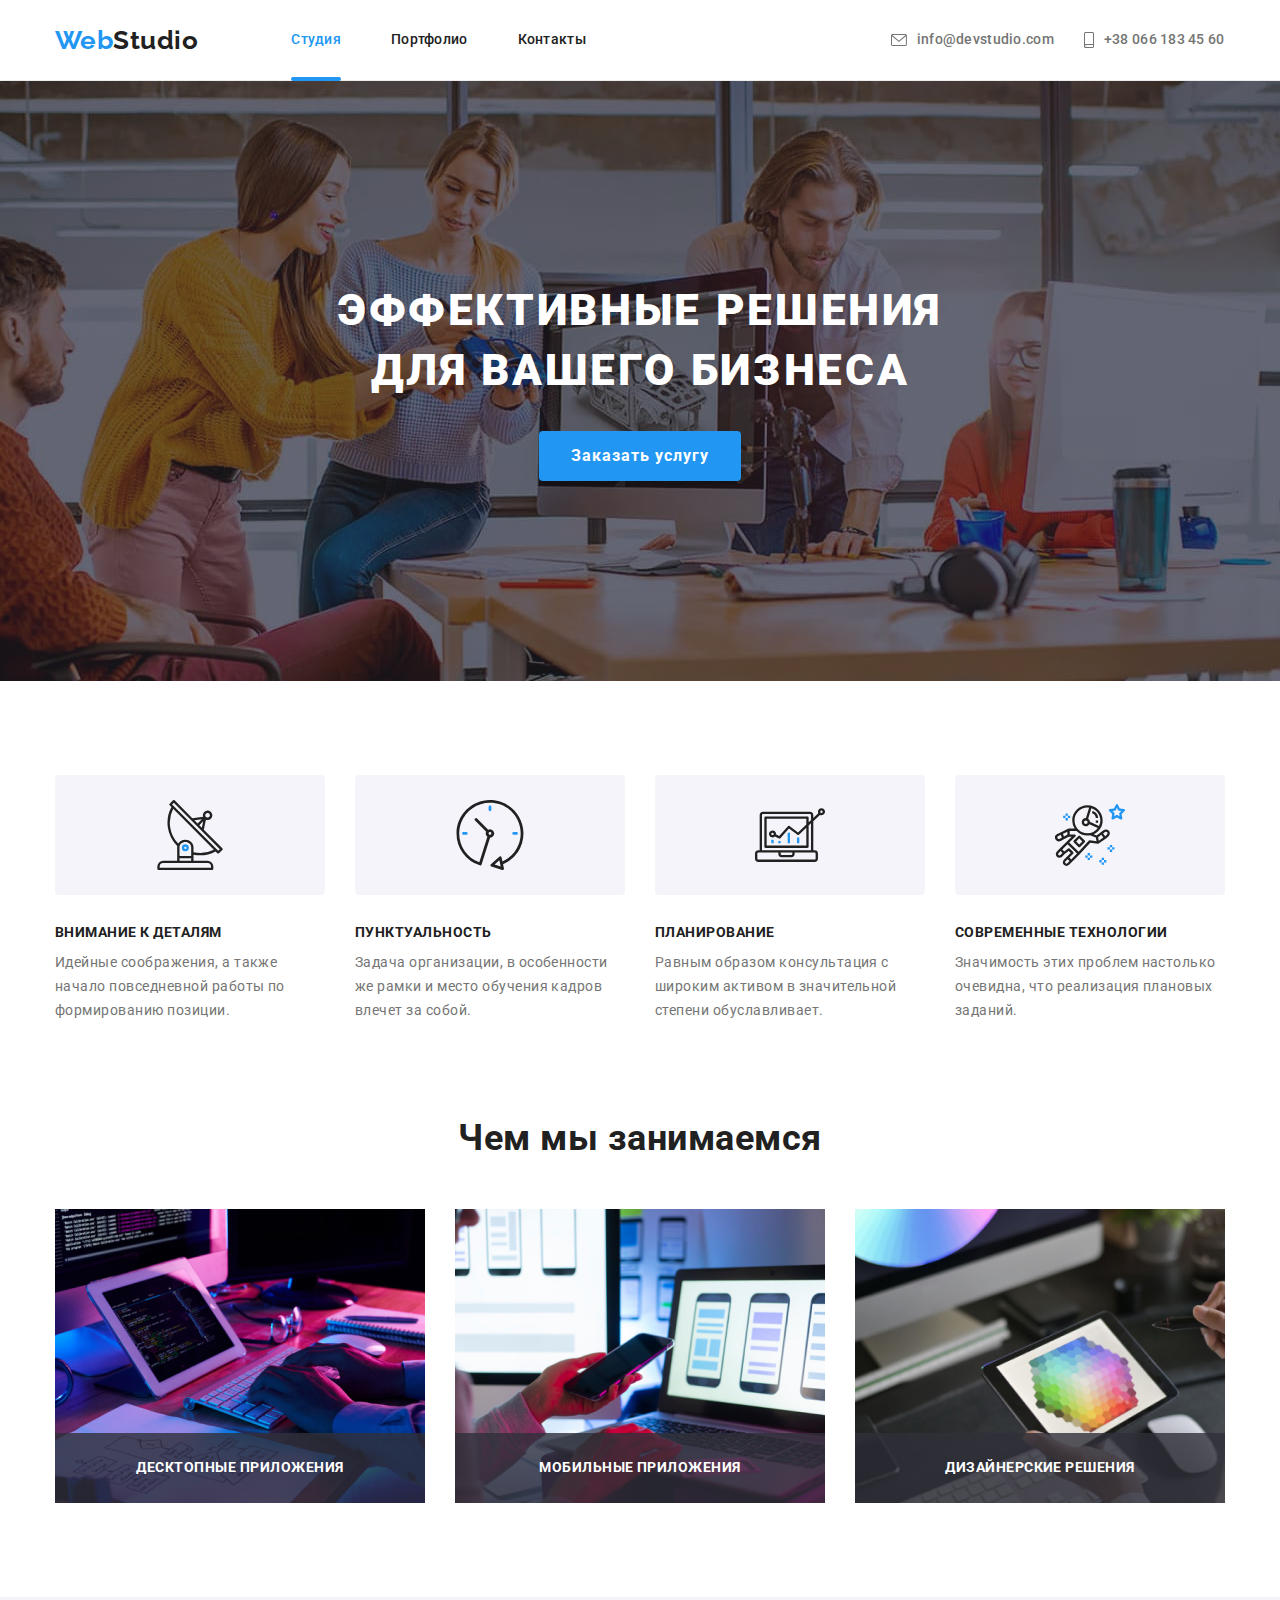
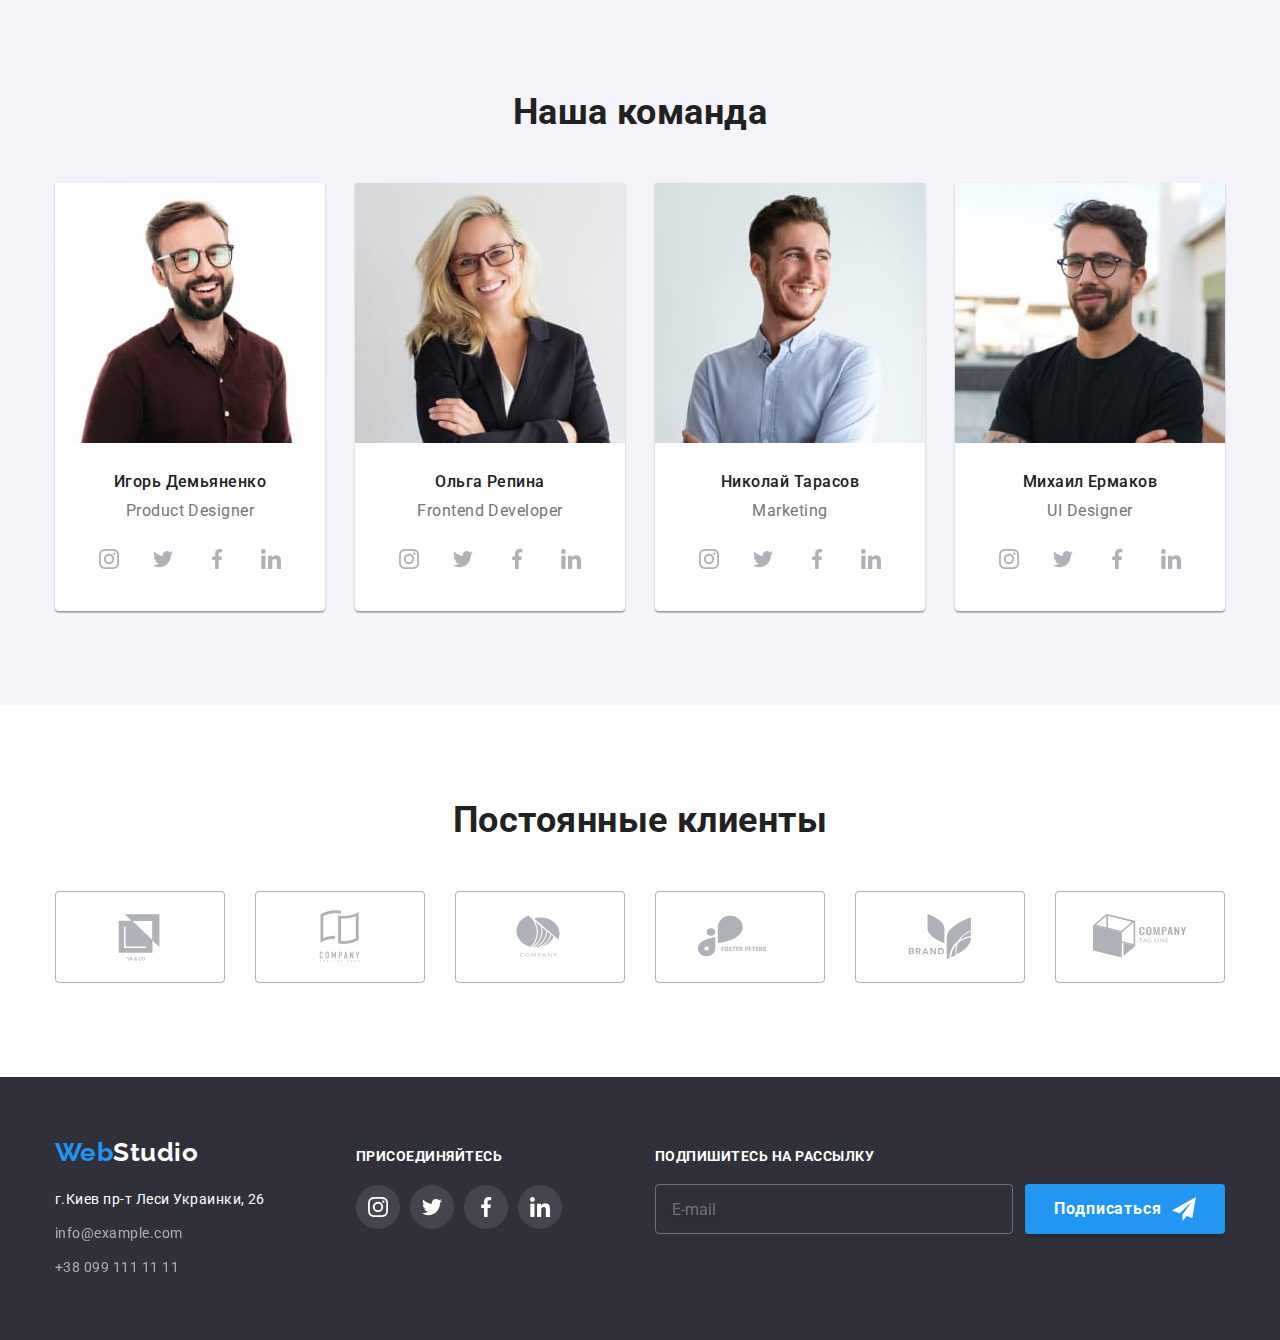
==== commit 5a1b4571: "our-team section" ====
--- a/index.html
+++ b/index.html
@@ -23,40 +23,41 @@
       <div class="container main-header">
         <nav class="site-nav">
           <a href="./index.html" class="logo"><span class="logo--web-color">Web</span>Studio</a>
+          <div class="menu-container">
+            <ul class="site-nav__list list">
+              <li class="site-nav__item">
+                <a href="./index.html" class="site-nav__link site-nav__link--active">Студия</a>
+              </li>
+              <li class="site-nav__item">
+                <a href="./portfolio.html" class="site-nav__link">Портфолио</a>
+              </li>
+              <li class="site-nav__item">
+                <a href="" class="site-nav__link">Контакты</a>
+              </li>
+            </ul>
+            <ul class="contact-header__list list">
+              <li class="contact-header__item">
+                <a href="mailto:info@devstudio.com" class="contact-header__link"
+                  ><svg class="contact-header__icon" width="16px" height="12px">
+                    <use href="./images/icons.svg#icon-email"></use></svg
+                  >info@devstudio.com</a
+                >
+              </li>
+              <li class="contact-header__item">
+                <a href="tel:+380661834560" class="contact-header__link"
+                  ><svg class="contact-header__icon" width="10px" height="16px">
+                    <use href="./images/icons.svg#icon-phone"></use></svg
+                  >+38 066 183 45 60</a
+                >
+              </li>
+            </ul>
+          </div>
           <button type="button" class="menu-button is-open" aria-expanded="false" data-menu-button>
             <svg width="40px" height="40px" aria-label="Menu Switcher">
               <use class="icon-close" href="./images/icons.svg#icon-close"></use>
               <use class="icon-menu" href="./images/icons.svg#icon-menu"></use>
             </svg>
           </button>
-
-          <ul class="site-nav__list list">
-            <li class="site-nav__item">
-              <a href="./index.html" class="site-nav__link site-nav__link--active">Студия</a>
-            </li>
-            <li class="site-nav__item">
-              <a href="./portfolio.html" class="site-nav__link">Портфолио</a>
-            </li>
-            <li class="site-nav__item">
-              <a href="" class="site-nav__link">Контакты</a>
-            </li>
-          </ul>
-          <ul class="contact-header__list list">
-            <li class="contact-header__item">
-              <a href="mailto:info@devstudio.com" class="contact-header__link"
-                ><svg class="contact-header__icon" width="16px" height="12px">
-                  <use href="./images/icons.svg#icon-email"></use></svg
-                >info@devstudio.com</a
-              >
-            </li>
-            <li class="contact-header__item">
-              <a href="tel:+380661834560" class="contact-header__link"
-                ><svg class="contact-header__icon" width="10px" height="16px">
-                  <use href="./images/icons.svg#icon-phone"></use></svg
-                >+38 066 183 45 60</a
-              >
-            </li>
-          </ul>
         </nav>
       </div>
     </header>
@@ -169,7 +170,27 @@
           <h2 class="section-heading">Наша команда</h2>
           <ul class="our-team__list list">
             <li class="our-team__item">
-              <img class="our-team__img" src="./images/ihor.jpg" alt="Игорь Демьяненко" />
+              <picture>
+                <source
+                  srcset="./images/team-img-1-desktop.jpg 1x, ./images/team-img-1-desktop-2x.jpg 2x"
+                  media="(min-width:1200px)"
+                />
+                <source
+                  srcset="./images/team-img-1-tab.jpg 1x, ./images/team-img-1-tab-2x.jpg 2x"
+                  media="(min-width:768px)"
+                />
+                <source
+                  srcset="./images/team-img-1-mob.jpg 1x, ./images/team-img-1-mob-2x.jpg 2x"
+                  media="(min-width:320px)"
+                />
+                <img
+                  class="our-team__img"
+                  src="./images/team-img-1-mob.jpg"
+                  alt="Игорь Демьяненко"
+                  width="450px"
+                />
+              </picture>
+
               <div class="our-team__description-container">
                 <h3 class="our-team__name">Игорь Демьяненко</h3>
                 <p class="our-team__position-name">Product Designer</p>
@@ -218,7 +239,26 @@
               </div>
             </li>
             <li class="our-team__item">
-              <img class="our-team__img" src="./images/olga.jpg" alt="Ольга Репина" />
+              <picture>
+                <source
+                  srcset="./images/team-img-2-desktop.jpg 1x, ./images/team-img-2-desktop-2x.jpg 2x"
+                  media="(min-width:1200px)"
+                />
+                <source
+                  srcset="./images/team-img-2-tab.jpg 1x, ./images/team-img-2-tab-2x.jpg 2x"
+                  media="(min-width:768px)"
+                />
+                <source
+                  srcset="./images/team-img-2-mob.jpg 1x, ./images/team-img-2-mob-2x.jpg 2x"
+                  media="(min-width:320px)"
+                />
+                <img
+                  class="our-team__img"
+                  src="./images/team-img-2-mob.jpg"
+                  alt="Ольга Репина"
+                  width="450px"
+                />
+              </picture>
               <div class="our-team__description-container">
                 <h3 class="our-team__name">Ольга Репина</h3>
                 <p class="our-team__position-name">Frontend Developer</p>
@@ -267,7 +307,26 @@
               </div>
             </li>
             <li class="our-team__item">
-              <img class="our-team__img" src="./images/nikolai.jpg" alt="Николай Тарасов" />
+              <picture>
+                <source
+                  srcset="./images/team-img-3-desktop.jpg 1x, ./images/team-img-3-desktop-2x.jpg 2x"
+                  media="(min-width:1200px)"
+                />
+                <source
+                  srcset="./images/team-img-3-tab.jpg 1x, ./images/team-img-3-tab-2x.jpg 2x"
+                  media="(min-width:768px)"
+                />
+                <source
+                  srcset="./images/team-img-3-mob.jpg 1x, ./images/team-img-3-mob-2x.jpg 2x"
+                  media="(min-width:320px)"
+                />
+                <img
+                  class="our-team__img"
+                  src="./images/team-img-3-mob.jpg"
+                  alt="Николай Тарасов"
+                  width="450px"
+                />
+              </picture>
               <div class="our-team__description-container">
                 <h3 class="our-team__name">Николай Тарасов</h3>
                 <p class="our-team__position-name">Marketing</p>
@@ -316,7 +375,26 @@
               </div>
             </li>
             <li class="our-team__item">
-              <img class="our-team__img" src="./images/mihail.jpg" alt="Михаил Ермаков" />
+              <picture>
+                <source
+                  srcset="./images/team-img-4-desktop.jpg 1x, ./images/team-img-4-desktop-2x.jpg 2x"
+                  media="(min-width:1200px)"
+                />
+                <source
+                  srcset="./images/team-img-4-tab.jpg 1x, ./images/team-img-4-tab-2x.jpg 2x"
+                  media="(min-width:768px)"
+                />
+                <source
+                  srcset="./images/team-img-4-mob.jpg 1x, ./images/team-img-4-mob-2x.jpg 2x"
+                  media="(min-width:320px)"
+                />
+                <img
+                  class="our-team__img"
+                  src="./images/team-img-4-mob.jpg"
+                  alt="Михаил Ермаков"
+                  width="450px"
+                />
+              </picture>
               <div class="our-team__description-container">
                 <h3 class="our-team__name">Михаил Ермаков</h3>
                 <p class="our-team__position-name">UI Designer</p>
--- a/css/main.min.css
+++ b/css/main.min.css
@@ -1 +1 @@
-body{color:#757575;font-family:Roboto,sans-serif;letter-spacing:.03em}h1,h2,h3,p{margin:0}img{display:block;max-width:100%;height:auto}.portfolio__project-list,.portfolio__btn-list,.footer__address-list,.footer__social-list,.our-clients__list,.our-team__social-list,.our-team__list,.about-us__list,.features__list,.contact-header__list,.site-nav__list{padding:0;margin:0;list-style:none}.portfolio__project-link,.our-clients__link,.our-team__social-link{text-decoration:none}.portfolio--visually-hidden,.checkbox,.footer--visually-hidden,.features--visually-hidden{position:absolute;width:1px;height:1px;margin:-1px;border:0;padding:0;white-space:nowrap;-webkit-clip-path:inset(100%);clip-path:inset(100%);clip:rect(0 0 0 0);overflow:hidden}.backdrop{z-index:10;position:fixed;top:0;left:0;width:100%;height:100%;background-color:rgba(0,0,0,.2);opacity:1;-webkit-transition:opacity 350ms cubic-bezier(0.4, 0, 0.2, 1);transition:opacity 350ms cubic-bezier(0.4, 0, 0.2, 1)}.backdrop__is-hidden{opacity:0;pointer-events:none}.backdrop__is-hidden .backdrop__modal{-webkit-transform:translate(-50%, -50%) scale(0.8);transform:translate(-50%, -50%) scale(0.8)}.backdrop__modal{position:absolute;top:50%;left:50%;padding:40px;-webkit-transform:translate(-50%, -50%) scale(1);transform:translate(-50%, -50%) scale(1);-webkit-transition:-webkit-transform 250ms cubic-bezier(0.4, 0, 0.2, 1);transition:-webkit-transform 250ms cubic-bezier(0.4, 0, 0.2, 1);transition:transform 250ms cubic-bezier(0.4, 0, 0.2, 1);transition:transform 250ms cubic-bezier(0.4, 0, 0.2, 1), -webkit-transform 250ms cubic-bezier(0.4, 0, 0.2, 1);width:528px;height:581px;background-color:#fff;-webkit-box-shadow:0px 1px 3px rgba(0,0,0,.12),0px 1px 1px rgba(0,0,0,.14),0px 2px 1px rgba(0,0,0,.2);box-shadow:0px 1px 3px rgba(0,0,0,.12),0px 1px 1px rgba(0,0,0,.14),0px 2px 1px rgba(0,0,0,.2);border-radius:4px}.backdrop__modal-btn-close{display:-webkit-box;display:-ms-flexbox;display:flex;-webkit-box-align:center;-ms-flex-align:center;align-items:center;-webkit-box-pack:center;-ms-flex-pack:center;justify-content:center;position:fixed;top:8px;right:8px;height:30px;width:30px;fill:#000;background:#fff;border:1px solid rgba(0,0,0,.1);border-radius:50%;cursor:pointer;-webkit-transition:fill 250ms cubic-bezier(0.4, 0, 0.2, 1);transition:fill 250ms cubic-bezier(0.4, 0, 0.2, 1)}.backdrop__modal-btn-close:hover,.backdrop__modal-btn-close:focus{fill:#2196f3}.backdrop__text{display:block;text-align:center;margin-bottom:12px;font-size:20px;font-weight:700;line-height:1.17;color:#212121}.container{margin-left:auto;margin-right:auto;padding-left:15px;padding-right:15px}@media screen and (min-width: 480px){.container{width:480px}}@media screen and (min-width: 768px){.container{width:768px}}@media screen and (min-width: 1200px){.container{width:1200px}}.section{padding-top:60px;padding-bottom:60px}@media screen and (min-width: 1200px){.section{padding-top:94px;padding-bottom:94px}}.section-heading{text-align:center;margin:0;margin-bottom:30px;color:#212121;font-size:28px;font-weight:700}@media screen and (min-width: 1200px){.section-heading{font-size:36px;font-weight:700;line-height:1.17;margin-bottom:50px}}.page-header{position:fixed;top:0;left:0;z-index:9;width:100%;background-color:#fff;border-bottom:1px solid #ececec}@media screen and (min-width: 480px){.main-header{width:480px}}@media screen and (min-width: 768px){.main-header{width:768px;display:-webkit-box;display:-ms-flexbox;display:flex;-webkit-box-align:center;-ms-flex-align:center;align-items:center;-webkit-box-pack:justify;-ms-flex-pack:justify;justify-content:space-between}}@media screen and (min-width: 1200px){.main-header{width:1200px}}.site-nav{display:-webkit-box;display:-ms-flexbox;display:flex;-webkit-box-align:center;-ms-flex-align:center;align-items:center;-webkit-box-pack:justify;-ms-flex-pack:justify;justify-content:space-between;min-height:60px}@media screen and (max-width: 767px){.site-nav__list{display:none}}@media screen and (min-width: 768px){.site-nav__list{display:-webkit-box;display:-ms-flexbox;display:flex;-webkit-box-align:center;-ms-flex-align:center;align-items:center;margin-left:88px}}@media screen and (min-width: 1200px){.site-nav__list{margin-left:93px}}.site-nav__link,.contact-header__link{color:#212121;font-weight:500;font-size:14px;line-height:1.14;letter-spacing:.02em;text-decoration:none;display:-webkit-box;display:-ms-flexbox;display:flex;padding-top:32px;padding-bottom:32px;-webkit-box-align:center;-ms-flex-align:center;align-items:center;-webkit-transition:color 250ms cubic-bezier(0.4, 0, 0.2, 1);transition:color 250ms cubic-bezier(0.4, 0, 0.2, 1)}.site-nav__link:hover,.contact-header__link:hover,.site-nav__link:focus,.contact-header__link:focus{color:#2196f3}.site-nav__link--active{display:block;position:relative;color:#2196f3}.site-nav__link--active::after{content:"";display:block;position:absolute;bottom:-1px;width:100%;height:4px;background-color:#2196f3;border-radius:2px}.contact-header__link{color:#757575}@media screen and (min-width: 768px){.contact-header__link{font-size:12px;padding:0}}@media screen and (min-width: 1200px){.contact-header__link{font-size:14px}}.site-nav__item+.site-nav__item{margin-left:50px}@media screen and (min-width: 768px){.contact-header__item+.contact-header__item{margin-top:10px}}@media screen and (min-width: 1200px){.contact-header__item{margin-top:0px !important;margin-left:30px}}.contact-header__list{display:none}@media screen and (min-width: 768px){.contact-header__list{display:-webkit-box;display:-ms-flexbox;display:flex;-webkit-box-align:center;-ms-flex-align:center;align-items:center;-ms-flex-wrap:wrap;flex-wrap:wrap;margin-left:84px}}@media screen and (min-width: 1200px){.contact-header__list{display:-webkit-box;display:-ms-flexbox;display:flex;-webkit-box-align:center;-ms-flex-align:center;align-items:center}}.contact-header__icon{margin-right:10px;fill:currentColor}.menu-button{display:-webkit-inline-box;display:-ms-inline-flexbox;display:inline-flex;margin:0;padding:0;border:none;background-color:rgba(0,0,0,0)}@media screen and (min-width: 768px){.menu-button{display:none}}.menu-button .icon-close{display:none}.menu-button.is-open .icon-close{display:block}.menu-button.is-open .icon-menu{display:none}.logo{color:#212121;font-family:Raleway;font-weight:700;font-size:24px;line-height:1.17;text-decoration:none}@media screen and (min-width: 1200px){.logo{font-size:26px;line-height:1.19}}.logo--web-color{color:#2196f3}.logo__footer{display:block;margin-bottom:20px}.logo--studio-color{color:#fff}.section-hero{margin-top:60px;text-align:center;background-color:#2f303a;padding-top:118px;padding-bottom:118px;max-width:1600px;margin-left:auto;margin-right:auto;height:400px;background-image:-webkit-gradient(linear, left top, right top, from(rgba(47, 48, 58, 0.4)), to(rgba(47, 48, 58, 0.4))),url(../images/background-hero.jpg);background-image:linear-gradient(to right, rgba(47, 48, 58, 0.4), rgba(47, 48, 58, 0.4)),url(../images/background-hero.jpg);background-repeat:no-repeat;background-position:center;background-size:cover}@media screen and (min-width: 768px){.section-hero{margin-top:80px}}@media screen and (min-width: 1200px){.section-hero{height:600px;margin-top:81px;padding-top:200px;padding-bottom:200px}}.section-heading--hero{color:#fff;font-weight:900;font-size:26px;line-height:1.36;width:360px;letter-spacing:.06em;text-transform:uppercase;margin-left:auto;margin-right:auto;margin-bottom:30px}@media screen and (min-width: 1200px){.section-heading--hero{font-size:44px;width:696px}}.button--accent{background-color:#2196f3;color:#fff;cursor:pointer;font-weight:700;font-size:16px;line-height:1.9;-webkit-box-align:center;-ms-flex-align:center;align-items:center;text-align:center;letter-spacing:.06em;border-radius:4px;border:rgba(0,0,0,0);-webkit-box-shadow:0px 4px 4px rgba(0,0,0,.15);box-shadow:0px 4px 4px rgba(0,0,0,.15);padding-top:10px;padding-right:32px;padding-bottom:10px;padding-left:32px;-webkit-transition:background-color 250ms cubic-bezier(0.4, 0, 0.2, 1);transition:background-color 250ms cubic-bezier(0.4, 0, 0.2, 1)}.button--accent:hover{background-color:#188ce8}@media screen and (min-width: 768px){.features__list{display:-webkit-box;display:-ms-flexbox;display:flex;-ms-flex-wrap:wrap;flex-wrap:wrap}}@media screen and (min-width: 768px){.features__item{width:354px}.features__item:nth-child(2n+2){margin-left:30px}}@media screen and (min-width: 1200px){.features__item{width:270px}}.features__item+.features__item{margin-top:30px}@media screen and (min-width: 768px){.features__item+.features__item{margin-top:0px}}@media screen and (min-width: 1200px){.features__item+.features__item{margin-top:0px;margin-left:30px}}.features__icon-container{display:-webkit-box;display:-ms-flexbox;display:flex;-webkit-box-pack:center;-ms-flex-pack:center;justify-content:center;-webkit-box-align:center;-ms-flex-align:center;align-items:center;height:120px;margin-bottom:30px;border-radius:4px;background-color:#f5f4fa}.features__heading{color:#212121;font-weight:700;font-size:14px;line-height:1.14;text-transform:uppercase;margin:0;margin-bottom:10px}@media screen and (max-width: 767px){.features__heading{text-align:center}}.features-text{font-size:14px;line-height:1.71;margin:0}.about-us{display:none}@media screen and (min-width: 480px){.about-us{font-size:26px}}@media screen and (min-width: 1200px){.about-us{padding-top:0px;padding-bottom:94px;display:block}}.about-us__list{display:-webkit-box;display:-ms-flexbox;display:flex;-webkit-box-pack:center;-ms-flex-pack:center;justify-content:center;-webkit-box-align:center;-ms-flex-align:center;align-items:center}.about-us__item+.about-us__item{margin-left:30px}.about-us__card-container{position:relative}.about-us__text-container{position:absolute;bottom:0%;left:0%;width:100%;background-color:rgba(47,48,58,.8)}.about-us__text{display:-webkit-box;display:-ms-flexbox;display:flex;-webkit-box-pack:center;-ms-flex-pack:center;justify-content:center;-webkit-box-align:center;-ms-flex-align:center;align-items:center;height:70px;font-weight:700;font-size:14px;text-transform:uppercase;text-align:center;line-height:1.14;color:#fff}.our-team{background-color:#f5f4fa}@media screen and (min-width: 768px){.our-team__list{display:-webkit-box;display:-ms-flexbox;display:flex;-ms-flex-wrap:wrap;flex-wrap:wrap}}@media screen and (min-width: 1200px){.our-team__list{display:-webkit-box;display:-ms-flexbox;display:flex;-webkit-box-align:center;-ms-flex-align:center;align-items:center;-webkit-box-pack:center;-ms-flex-pack:center;justify-content:center}}.our-team__description-container{padding-top:30px;padding-bottom:30px;padding-right:32px;padding-left:32px}.our-team__item{background-color:#fff;-webkit-box-shadow:0px 1px 3px rgba(0,0,0,.12),0px 1px 1px rgba(0,0,0,.14),0px 2px 1px rgba(0,0,0,.2);box-shadow:0px 1px 3px rgba(0,0,0,.12),0px 1px 1px rgba(0,0,0,.14),0px 2px 1px rgba(0,0,0,.2);border-radius:0px 0px 4px 4px}.our-team__item+.our-team__item{margin-top:30px}@media screen and (min-width: 768px){.our-team__item+.our-team__item{margin-top:0px}}@media screen and (min-width: 1200px){.our-team__item+.our-team__item{margin-top:0px;margin-left:30px}}@media screen and (min-width: 768px){.our-team__item:nth-child(2n+2){margin-left:30px}}@media screen and (min-width: 768px){.our-team__item:nth-child(n+3){margin-top:30px}}@media screen and (min-width: 1200px){.our-team__item:nth-child(n+3){margin-top:0px}}@media screen and (min-width: 480px){.our-team__img{width:450px}}@media screen and (min-width: 768px){.our-team__img{width:354px}}@media screen and (min-width: 1200px){.our-team__img{width:270px}}.our-team__name{font-weight:500;font-size:16px;line-height:1.18;text-align:center;color:#212121;margin-bottom:10px}.our-team__position-name{font-size:16px;line-height:1.18;text-align:center}.our-team__social-list{display:-webkit-box;display:-ms-flexbox;display:flex;-webkit-box-pack:center;-ms-flex-pack:center;justify-content:center;-ms-flex-line-pack:center;align-content:center;margin-top:16px}.our-team__social-link{display:-webkit-box;display:-ms-flexbox;display:flex;-webkit-box-pack:center;-ms-flex-pack:center;justify-content:center;-webkit-box-align:center;-ms-flex-align:center;align-items:center;width:44px;height:44px;fill:#afb1b8;border-radius:50%;-webkit-transition:fill 250ms cubic-bezier(0.4, 0, 0.2, 1),background-color 250ms cubic-bezier(0.4, 0, 0.2, 1);transition:fill 250ms cubic-bezier(0.4, 0, 0.2, 1),background-color 250ms cubic-bezier(0.4, 0, 0.2, 1)}.our-team__social-link:hover,.our-team__social-link:focus{fill:#fff;background-color:#2196f3}.our-team__social-item:not(:last-child){margin-right:10px}@media screen and (min-width: 480px){.our-clients__list{display:-webkit-box;display:-ms-flexbox;display:flex;-ms-flex-wrap:wrap;flex-wrap:wrap}}.our-clients__item{margin-bottom:10px}@media screen and (min-width: 480px){.our-clients__item:nth-child(n+1){margin-bottom:0px}.our-clients__item:nth-child(2n){margin-left:30px}.our-clients__item:nth-child(n+3){margin-top:30px}}@media screen and (min-width: 768px){.our-clients__item:nth-child(n+1){margin-left:0px;margin-top:0px}.our-clients__item:not(:nth-child(3n+3)){margin-right:30px}.our-clients__item:nth-child(-n+3){margin-bottom:30px}}@media screen and (min-width: 1200px){.our-clients__item:nth-child(n+1){margin-right:0px;margin-bottom:0px}.our-clients__item+.our-clients__item{margin-left:30px}}.our-clients__link{display:-webkit-box;display:-ms-flexbox;display:flex;-webkit-box-pack:center;-ms-flex-pack:center;justify-content:center;-webkit-box-align:center;-ms-flex-align:center;align-items:center;height:92px;fill:#afb1b8;border:1px solid #afb1b8;border-radius:4px;-webkit-transition:fill 250ms cubic-bezier(0.4, 0, 0.2, 1),border 250ms cubic-bezier(0.4, 0, 0.2, 1);transition:fill 250ms cubic-bezier(0.4, 0, 0.2, 1),border 250ms cubic-bezier(0.4, 0, 0.2, 1)}.our-clients__link:focus,.our-clients__link:hover{fill:#2196f3;border:1px solid #2196f3}@media screen and (min-width: 480px){.our-clients__link{width:210px}}@media screen and (min-width: 768px){.our-clients__link{width:226px}}@media screen and (min-width: 1200px){.our-clients__link{width:170px}}.footer{background-color:#2f303a;padding-top:60px;padding-bottom:60px}.footer__positioning{text-align:center}@media screen and (min-width: 768px){.footer__positioning{display:-webkit-box;display:-ms-flexbox;display:flex;-ms-flex-wrap:wrap;flex-wrap:wrap;-webkit-box-pack:center;-ms-flex-pack:center;justify-content:center}}@media screen and (min-width: 1200px){.footer__positioning{display:-webkit-box;display:-ms-flexbox;display:flex;-webkit-box-align:baseline;-ms-flex-align:baseline;align-items:baseline;text-align:left;-ms-flex-wrap:nowrap;flex-wrap:nowrap}}.footer__contacts-container{-webkit-box-flex:1;-ms-flex-positive:1;flex-grow:1;margin-bottom:60px}@media screen and (min-width: 768px){.footer__contacts-container{-webkit-box-flex:0;-ms-flex-positive:0;flex-grow:0;margin-right:165px}}@media screen and (min-width: 1200px){.footer__contacts-container{-webkit-box-flex:1;-ms-flex-positive:1;flex-grow:1;margin-bottom:0px;margin-right:70px}}.footer__address-item+.footer__address-item{display:block;margin-top:10px}.footer__address-link{color:#fff;font-style:normal;text-decoration:none;font-size:14px;line-height:1.71;-webkit-transition:color 250ms cubic-bezier(0.4, 0, 0.2, 1);transition:color 250ms cubic-bezier(0.4, 0, 0.2, 1)}.footer__address-link:hover,.footer__address-link:focus{color:#2196f3}.footer__address-link--opacity{opacity:.6}.footer__social-heading{color:#fff;font-weight:700;font-size:14px;line-height:1.14;text-transform:uppercase;margin-bottom:20px}.footer__social-list{display:-webkit-box;display:-ms-flexbox;display:flex;-webkit-box-pack:center;-ms-flex-pack:center;justify-content:center;-ms-flex-line-pack:center;align-content:center}.footer__social-link{display:-webkit-box;display:-ms-flexbox;display:flex;-webkit-box-pack:center;-ms-flex-pack:center;justify-content:center;-webkit-box-align:center;-ms-flex-align:center;align-items:center;width:44px;height:44px;fill:#fff;background-color:rgba(255,255,255,.1019607843);border-radius:50%;-webkit-transition:background-color 250ms cubic-bezier(0.4, 0, 0.2, 1);transition:background-color 250ms cubic-bezier(0.4, 0, 0.2, 1)}.footer__social-link:focus,.footer__social-link:hover{background-color:#2196f3}.footer__social-item:not(:last-child){margin-right:10px}.footer__subscribe-container{margin-top:60px}@media screen and (min-width: 768px){.footer__subscribe-container{display:-webkit-box;display:-ms-flexbox;display:flex;-webkit-box-orient:vertical;-webkit-box-direction:normal;-ms-flex-direction:column;flex-direction:column;margin-top:0px}}@media screen and (min-width: 1200px){.footer__subscribe-container{margin-top:0px;margin-left:93px}}@media screen and (min-width: 768px){.footer__subscribe-form{display:-webkit-box;display:-ms-flexbox;display:flex;-webkit-box-orient:vertical;-webkit-box-direction:normal;-ms-flex-direction:column;flex-direction:column;-webkit-box-align:center;-ms-flex-align:center;align-items:center}}@media screen and (min-width: 1200px){.footer__subscribe-form{-webkit-box-orient:horizontal;-webkit-box-direction:normal;-ms-flex-direction:row;flex-direction:row}}.footer__email-field{background-color:rgba(0,0,0,0);padding:15px 16px;height:50px;border-radius:4px;border:1px solid rgba(255,255,255,.3);-webkit-filter:drop-shadow(0px 4px 4px rgba(0, 0, 0, 0.15));filter:drop-shadow(0px 4px 4px rgba(0, 0, 0, 0.15))}@media screen and (min-width: 480px){.footer__email-field{width:450px}}@media screen and (min-width: 1200px){.footer__email-field{width:358px}}.footer__subscribe-text{display:block;color:#fff;font-weight:700;font-size:14px;line-height:1.17;text-transform:uppercase;margin-bottom:20px}.footer__subscribe-button{background-color:#2196f3;width:200px;height:50px;-webkit-box-shadow:0px 4px 4px rgba(0,0,0,.15);box-shadow:0px 4px 4px rgba(0,0,0,.15);border-radius:4px;border-color:rgba(0,0,0,0);-webkit-transition:background-color 250ms cubic-bezier(0.4, 0, 0.2, 1),-webkit-box-shadow 250ms cubic-bezier(0.4, 0, 0.2, 1);transition:background-color 250ms cubic-bezier(0.4, 0, 0.2, 1),-webkit-box-shadow 250ms cubic-bezier(0.4, 0, 0.2, 1);transition:box-shadow 250ms cubic-bezier(0.4, 0, 0.2, 1),background-color 250ms cubic-bezier(0.4, 0, 0.2, 1);transition:box-shadow 250ms cubic-bezier(0.4, 0, 0.2, 1),background-color 250ms cubic-bezier(0.4, 0, 0.2, 1),-webkit-box-shadow 250ms cubic-bezier(0.4, 0, 0.2, 1);cursor:pointer;margin-top:20px}.footer__subscribe-button:hover,.footer__subscribe-button:focus{background-color:#188ce8}@media screen and (min-width: 1200px){.footer__subscribe-button{margin-left:12px;margin-top:0px}}.footer__button-text{display:-webkit-box;display:-ms-flexbox;display:flex;-webkit-box-pack:center;-ms-flex-pack:center;justify-content:center;-webkit-box-align:center;-ms-flex-align:center;align-items:center;color:#fff;font-weight:700;font-size:16px;letter-spacing:.06em}.footer__subcribe-icon{fill:currentColor;margin-left:10px;line-height:1.9}.contact-form{text-align:center}.contact-form__text{display:block;text-align:left;margin-bottom:4px;color:#757575;font-size:12px;line-height:1.16;letter-spacing:.01em}.contact-form__input-container{position:relative;margin-bottom:10px}.contact-form__input-container:focus-within .contact-form__input-icon{fill:#2196f3}.contact-form__input-field{width:100%;height:40px;padding:12px 42px;position:relative;border:1px solid rgba(33,33,33,.2);border-radius:4px;-webkit-transition:border-color 250ms cubic-bezier(0.4, 0, 0.2, 1);transition:border-color 250ms cubic-bezier(0.4, 0, 0.2, 1)}.contact-form__input-field:focus-within,.contact-form__input-field:hover,.contact-form__input-field:focus{outline:0;border-color:#2196f3}.contact-form__input-field-comment{width:100%;height:120px;padding:12px 16px;resize:none;border:1px solid rgba(33,33,33,.2);border-radius:4px;-webkit-transition:border-color 250ms cubic-bezier(0.4, 0, 0.2, 1);transition:border-color 250ms cubic-bezier(0.4, 0, 0.2, 1);margin-bottom:20px}.contact-form__input-field-comment:focus-within,.contact-form__input-field-comment:hover,.contact-form__input-field-comment:focus{outline:0;border-color:#2196f3}.contact-form__input-icon{position:absolute;left:13px;top:50%;-webkit-transform:translateY(-50%);transform:translateY(-50%);fill:#212121;-webkit-transition:fill 250ms cubic-bezier(0.4, 0, 0.2, 1);transition:fill 250ms cubic-bezier(0.4, 0, 0.2, 1)}.agreement{display:-webkit-box;display:-ms-flexbox;display:flex;-webkit-box-pack:center;-ms-flex-pack:center;justify-content:center;-webkit-box-align:center;-ms-flex-align:center;align-items:center;margin-bottom:30px;cursor:pointer}.checkbox-container{position:relative;display:block;width:16px;height:15px;cursor:pointer}.checkbox:checked+.checkbox__icon--checked{-webkit-transform:scale(1);transform:scale(1);opacity:1}.checkbox:checked~.checkbox__icon--unchecked{border-color:#2196f3}.checkbox:hover~.checkbox__icon--unchecked{border-color:#2196f3}.checkbox:focus~.checkbox__icon--unchecked{border-color:#2196f3}.checkbox__icon--checked{position:absolute;top:0;left:0;width:16px;height:15px;fill:currentColor;-webkit-transform:scale(0.2);transform:scale(0.2);opacity:0;-webkit-transition:opacity 250ms cubic-bezier(0.4, 0, 0.2, 1),-webkit-transform 250ms cubic-bezier(0.4, 0, 0.2, 1);transition:opacity 250ms cubic-bezier(0.4, 0, 0.2, 1),-webkit-transform 250ms cubic-bezier(0.4, 0, 0.2, 1);transition:transform 250ms cubic-bezier(0.4, 0, 0.2, 1),opacity 250ms cubic-bezier(0.4, 0, 0.2, 1);transition:transform 250ms cubic-bezier(0.4, 0, 0.2, 1),opacity 250ms cubic-bezier(0.4, 0, 0.2, 1),-webkit-transform 250ms cubic-bezier(0.4, 0, 0.2, 1)}.checkbox__icon--unchecked{position:absolute;top:0;left:0;display:block;width:16px;height:15px;border:2px solid #212121;border-radius:2px;-webkit-transition:border-color 250ms cubic-bezier(0.4, 0, 0.2, 1);transition:border-color 250ms cubic-bezier(0.4, 0, 0.2, 1)}.agreement__label{line-height:1.71;font-size:14px;color:#757575;margin-left:7px}.agreement__link{color:#2196f3;-webkit-text-decoration-line:underline;text-decoration-line:underline}.contact-form__submit-button{padding-left:56px;padding-right:56px;padding-top:10px;padding-bottom:10px;color:#fff;background-color:#2196f3;font-size:16px;font-weight:700;line-height:1.87;-webkit-box-shadow:0px 4px 4px rgba(0,0,0,.15);box-shadow:0px 4px 4px rgba(0,0,0,.15);border-radius:4px;border-color:rgba(0,0,0,0);cursor:pointer;-webkit-transition:background-color 250ms cubic-bezier(0.4, 0, 0.2, 1),-webkit-box-shadow 250ms cubic-bezier(0.4, 0, 0.2, 1);transition:background-color 250ms cubic-bezier(0.4, 0, 0.2, 1),-webkit-box-shadow 250ms cubic-bezier(0.4, 0, 0.2, 1);transition:box-shadow 250ms cubic-bezier(0.4, 0, 0.2, 1),background-color 250ms cubic-bezier(0.4, 0, 0.2, 1);transition:box-shadow 250ms cubic-bezier(0.4, 0, 0.2, 1),background-color 250ms cubic-bezier(0.4, 0, 0.2, 1),-webkit-box-shadow 250ms cubic-bezier(0.4, 0, 0.2, 1)}.contact-form__submit-button:hover,.contact-form__submit-button:focus{background-color:#188ce8}.portfolio{margin-top:60px}@media screen and (min-width: 768px){.portfolio{margin-top:80px}}.portfolio__btn-list{display:-webkit-box;display:-ms-flexbox;display:flex;margin-bottom:25px;-webkit-box-pack:start;-ms-flex-pack:start;justify-content:flex-start;-ms-flex-wrap:wrap;flex-wrap:wrap}.portfolio__btn-list .portfolio__btn-name{padding-top:6px;padding-right:22px;padding-bottom:6px;padding-left:22px}@media screen and (min-width: 768px){.portfolio__btn-list{margin-bottom:30px;-webkit-box-pack:center;-ms-flex-pack:center;justify-content:center}}@media screen and (min-width: 1200px){.portfolio__btn-list{-webkit-box-pack:center;-ms-flex-pack:center;justify-content:center;-ms-flex-wrap:none;flex-wrap:none;margin-bottom:50px}.portfolio__btn-list .portfolio__btn-name{padding-top:6px;padding-right:22px;padding-bottom:6px;padding-left:22px}}.portfolio__btn-item{margin-right:8px;margin-bottom:15px}@media screen and (min-width: 768px){.portfolio__btn-item{margin-bottom:0px}.portfolio__btn-item:last-child{margin-right:0px}}@media screen and (min-width: 1200px){.portfolio__btn-item{margin-right:0px}.portfolio__btn-item+.portfolio__btn-item{margin-left:8px}}.portfolio__btn-name{background-color:#f5f4fa;color:#212121;border-radius:4px;border:rgba(0,0,0,0);font-weight:500;font-size:16px;line-height:1.6;text-align:center;cursor:pointer;-webkit-transition:background-color 250ms cubic-bezier(0.4, 0, 0.2, 1),color 250ms cubic-bezier(0.4, 0, 0.2, 1),-webkit-box-shadow 250ms cubic-bezier(0.4, 0, 0.2, 1);transition:background-color 250ms cubic-bezier(0.4, 0, 0.2, 1),color 250ms cubic-bezier(0.4, 0, 0.2, 1),-webkit-box-shadow 250ms cubic-bezier(0.4, 0, 0.2, 1);transition:background-color 250ms cubic-bezier(0.4, 0, 0.2, 1),color 250ms cubic-bezier(0.4, 0, 0.2, 1),box-shadow 250ms cubic-bezier(0.4, 0, 0.2, 1);transition:background-color 250ms cubic-bezier(0.4, 0, 0.2, 1),color 250ms cubic-bezier(0.4, 0, 0.2, 1),box-shadow 250ms cubic-bezier(0.4, 0, 0.2, 1),-webkit-box-shadow 250ms cubic-bezier(0.4, 0, 0.2, 1)}.portfolio__btn-name:hover,.portfolio__btn-name:focus,.portfolio__btn-name--active{color:#fff;background-color:#2196f3;-webkit-box-shadow:0px 3px 1px rgba(0,0,0,.1),0px 1px 2px rgba(0,0,0,.08),0px 2px 2px rgba(0,0,0,.12);box-shadow:0px 3px 1px rgba(0,0,0,.1),0px 1px 2px rgba(0,0,0,.08),0px 2px 2px rgba(0,0,0,.12)}.portfolio__project-list{display:-webkit-box;display:-ms-flexbox;display:flex;-ms-flex-wrap:wrap;flex-wrap:wrap}@media screen and (min-width: 480px){.portfolio__project-item{margin-bottom:30px}.portfolio__project-item:last-child{margin-bottom:0px}}@media screen and (min-width: 768px){.portfolio__project-item:nth-child(2n+2){margin-left:30px}}@media screen and (min-width: 1200px){.portfolio__project-item:nth-child(n+1){margin-left:0px;margin-bottom:0px}.portfolio__project-item:nth-child(3n+2){margin-left:30px;margin-right:30px}.portfolio__project-item:nth-child(n+4){margin-top:30px}}.portfolio__project-link{display:block;-webkit-transition:-webkit-box-shadow 250ms cubic-bezier(0.4, 0, 0.2, 1);transition:-webkit-box-shadow 250ms cubic-bezier(0.4, 0, 0.2, 1);transition:box-shadow 250ms cubic-bezier(0.4, 0, 0.2, 1);transition:box-shadow 250ms cubic-bezier(0.4, 0, 0.2, 1), -webkit-box-shadow 250ms cubic-bezier(0.4, 0, 0.2, 1);height:100%}.portfolio__project-link:hover,.portfolio__project-link:focus{-webkit-box-shadow:0px 1px 1px rgba(0,0,0,.12),0px 4px 4px rgba(0,0,0,.06),1px 4px 6px rgba(0,0,0,.16);box-shadow:0px 1px 1px rgba(0,0,0,.12),0px 4px 4px rgba(0,0,0,.06),1px 4px 6px rgba(0,0,0,.16);-webkit-transform:translateY(0%);transform:translateY(0%)}@media screen and (min-width: 768px){.portfolio__project-link{width:354px;display:-webkit-box;display:-ms-flexbox;display:flex;-webkit-box-orient:vertical;-webkit-box-direction:normal;-ms-flex-direction:column;flex-direction:column}}@media screen and (min-width: 1200px){.portfolio__project-link{width:370px}}.portfolio__project-overlay{position:relative;overflow:hidden}@media screen and (min-width: 480px){.portfolio__project-img{width:450px}}@media screen and (min-width: 768px){.portfolio__project-img{width:354px}}@media screen and (min-width: 1200px){.portfolio__project-img{width:370px}}.portfolio__project-text{position:absolute;bottom:0;left:0;width:100%;height:100%;padding-left:24px;padding-right:24px;padding-top:63px;padding-bottom:63px;text-align:left;font-weight:400;font-size:18px;line-height:1.55;background-color:rgba(33,150,243,.9019607843);color:#fff;-webkit-transform:translateY(100%);transform:translateY(100%);-webkit-transition:-webkit-transform 250ms cubic-bezier(0.4, 0, 0.2, 1);transition:-webkit-transform 250ms cubic-bezier(0.4, 0, 0.2, 1);transition:transform 250ms cubic-bezier(0.4, 0, 0.2, 1);transition:transform 250ms cubic-bezier(0.4, 0, 0.2, 1), -webkit-transform 250ms cubic-bezier(0.4, 0, 0.2, 1)}.portfolio__project-link:hover .portfolio__project-text{-webkit-transform:translateY(0);transform:translateY(0)}.portfolio__project-link:focus .portfolio__project-text{-webkit-transform:translateY(0);transform:translateY(0)}.portfolio__project-description{-webkit-box-flex:1;-ms-flex-positive:1;flex-grow:1;padding-top:20px;padding-right:24px;padding-bottom:20px;padding-left:24px;border-bottom:1px solid #eee;border-left:1px solid #eee;border-right:1px solid #eee}.portfolio__project-name{color:#212121;font-weight:700;font-size:18px;line-height:2;letter-spacing:.06em;margin-bottom:4px}.portfolio__project-type{color:#757575;font-size:16px;line-height:1.88}/*# sourceMappingURL=main.min.css.map */+body{color:#757575;font-family:Roboto,sans-serif;letter-spacing:.03em}h1,h2,h3,p{margin:0}img{display:block;max-width:100%;height:auto}.portfolio__project-list,.portfolio__btn-list,.footer__address-list,.footer__social-list,.our-clients__list,.our-team__social-list,.our-team__list,.about-us__list,.features__list,.contact-header__list,.site-nav__list{padding:0;margin:0;list-style:none}.portfolio__project-link,.our-clients__link,.our-team__social-link{text-decoration:none}.portfolio--visually-hidden,.checkbox,.footer--visually-hidden,.features--visually-hidden{position:absolute;width:1px;height:1px;margin:-1px;border:0;padding:0;white-space:nowrap;-webkit-clip-path:inset(100%);clip-path:inset(100%);clip:rect(0 0 0 0);overflow:hidden}.backdrop{z-index:10;position:fixed;top:0;left:0;width:100%;height:100%;background-color:rgba(0,0,0,.2);opacity:1;-webkit-transition:opacity 350ms cubic-bezier(0.4, 0, 0.2, 1);transition:opacity 350ms cubic-bezier(0.4, 0, 0.2, 1)}.backdrop__is-hidden{opacity:0;pointer-events:none}.backdrop__is-hidden .backdrop__modal{-webkit-transform:translate(-50%, -50%) scale(0.8);transform:translate(-50%, -50%) scale(0.8)}.backdrop__modal{position:absolute;top:50%;left:50%;padding:40px;-webkit-transform:translate(-50%, -50%) scale(1);transform:translate(-50%, -50%) scale(1);-webkit-transition:-webkit-transform 250ms cubic-bezier(0.4, 0, 0.2, 1);transition:-webkit-transform 250ms cubic-bezier(0.4, 0, 0.2, 1);transition:transform 250ms cubic-bezier(0.4, 0, 0.2, 1);transition:transform 250ms cubic-bezier(0.4, 0, 0.2, 1), -webkit-transform 250ms cubic-bezier(0.4, 0, 0.2, 1);width:528px;height:581px;background-color:#fff;-webkit-box-shadow:0px 1px 3px rgba(0,0,0,.12),0px 1px 1px rgba(0,0,0,.14),0px 2px 1px rgba(0,0,0,.2);box-shadow:0px 1px 3px rgba(0,0,0,.12),0px 1px 1px rgba(0,0,0,.14),0px 2px 1px rgba(0,0,0,.2);border-radius:4px}.backdrop__modal-btn-close{display:-webkit-box;display:-ms-flexbox;display:flex;-webkit-box-align:center;-ms-flex-align:center;align-items:center;-webkit-box-pack:center;-ms-flex-pack:center;justify-content:center;position:fixed;top:8px;right:8px;height:30px;width:30px;fill:#000;background:#fff;border:1px solid rgba(0,0,0,.1);border-radius:50%;cursor:pointer;-webkit-transition:fill 250ms cubic-bezier(0.4, 0, 0.2, 1);transition:fill 250ms cubic-bezier(0.4, 0, 0.2, 1)}.backdrop__modal-btn-close:hover,.backdrop__modal-btn-close:focus{fill:#2196f3}.backdrop__text{display:block;text-align:center;margin-bottom:12px;font-size:20px;font-weight:700;line-height:1.17;color:#212121}.container{margin-left:auto;margin-right:auto;padding-left:15px;padding-right:15px}@media screen and (min-width: 480px){.container{width:480px}}@media screen and (min-width: 768px){.container{width:768px}}@media screen and (min-width: 1200px){.container{width:1200px}}.section{padding-top:60px;padding-bottom:60px}@media screen and (min-width: 1200px){.section{padding-top:94px;padding-bottom:94px}}.section-heading{text-align:center;margin:0;margin-bottom:30px;color:#212121;font-size:28px;font-weight:700}@media screen and (min-width: 1200px){.section-heading{font-size:36px;font-weight:700;line-height:1.17;margin-bottom:50px}}.page-header{position:fixed;top:0;left:0;z-index:9;width:100%;background-color:#fff;border-bottom:1px solid #ececec}@media screen and (min-width: 480px){.main-header{width:480px}}@media screen and (min-width: 768px){.main-header{width:768px;display:-webkit-box;display:-ms-flexbox;display:flex;-webkit-box-align:center;-ms-flex-align:center;align-items:center;-webkit-box-pack:justify;-ms-flex-pack:justify;justify-content:space-between}}@media screen and (min-width: 1200px){.main-header{width:1200px}}.site-nav{display:-webkit-box;display:-ms-flexbox;display:flex;-webkit-box-align:center;-ms-flex-align:center;align-items:center;-webkit-box-pack:justify;-ms-flex-pack:justify;justify-content:space-between;min-height:60px}@media screen and (max-width: 767px){.site-nav__list{display:none}}@media screen and (min-width: 768px){.site-nav__list{display:-webkit-box;display:-ms-flexbox;display:flex;-webkit-box-align:center;-ms-flex-align:center;align-items:center;margin-left:88px}}@media screen and (min-width: 1200px){.site-nav__list{margin-left:93px}}.site-nav__link,.contact-header__link{color:#212121;font-weight:500;font-size:14px;line-height:1.14;letter-spacing:.02em;text-decoration:none;display:-webkit-box;display:-ms-flexbox;display:flex;padding-top:32px;padding-bottom:32px;-webkit-box-align:center;-ms-flex-align:center;align-items:center;-webkit-transition:color 250ms cubic-bezier(0.4, 0, 0.2, 1);transition:color 250ms cubic-bezier(0.4, 0, 0.2, 1)}.site-nav__link:hover,.contact-header__link:hover,.site-nav__link:focus,.contact-header__link:focus{color:#2196f3}.site-nav__link--active{display:block;position:relative;color:#2196f3}.site-nav__link--active::after{content:"";display:block;position:absolute;bottom:-1px;width:100%;height:4px;background-color:#2196f3;border-radius:2px}@media screen and (min-width: 768px){.menu-container{display:-webkit-box;display:-ms-flexbox;display:flex}}.contact-header__link{color:#757575}@media screen and (min-width: 768px){.contact-header__link{font-size:12px;padding:0}}@media screen and (min-width: 1200px){.contact-header__link{font-size:14px}}.site-nav__item+.site-nav__item{margin-left:50px}@media screen and (min-width: 768px){.contact-header__item+.contact-header__item{margin-top:10px}}@media screen and (min-width: 1200px){.contact-header__item{margin-top:0px !important}.contact-header__item+.contact-header__item{margin-left:30px}}.contact-header__list{display:none}@media screen and (min-width: 768px){.contact-header__list{display:-webkit-box;display:-ms-flexbox;display:flex;-webkit-box-align:center;-ms-flex-align:center;align-items:center;-ms-flex-wrap:wrap;flex-wrap:wrap;margin-top:21px;margin-bottom:21px;margin-left:84px}}@media screen and (min-width: 1200px){.contact-header__list{display:-webkit-box;display:-ms-flexbox;display:flex;-webkit-box-align:center;-ms-flex-align:center;align-items:center;margin-left:305px}}.contact-header__icon{margin-right:10px;fill:currentColor}.menu-button{display:-webkit-inline-box;display:-ms-inline-flexbox;display:inline-flex;margin:0;padding:0;border:none;background-color:rgba(0,0,0,0)}@media screen and (min-width: 768px){.menu-button{display:none}}.menu-button .icon-close{display:none}.menu-button.is-open .icon-close{display:block}.menu-button.is-open .icon-menu{display:none}.logo{color:#212121;font-family:Raleway;font-weight:700;font-size:24px;line-height:1.17;text-decoration:none}@media screen and (min-width: 1200px){.logo{font-size:26px;line-height:1.19}}.logo--web-color{color:#2196f3}.logo__footer{display:block;margin-bottom:20px}.logo--studio-color{color:#fff}.section-hero{margin-top:60px;text-align:center;background-color:#2f303a;max-width:1600px;margin-left:auto;margin-right:auto;height:400px;padding-top:118px;padding-bottom:118px;background-image:-webkit-gradient(linear, left top, right top, from(rgba(47, 48, 58, 0.4)), to(rgba(47, 48, 58, 0.4))),url(../images/hero-bg-mobile.jpg);background-image:linear-gradient(to right, rgba(47, 48, 58, 0.4), rgba(47, 48, 58, 0.4)),url(../images/hero-bg-mobile.jpg);background-repeat:no-repeat;background-position:center;background-size:cover}@media(min-device-pixel-ratio: 2),(-webkit-min-device-pixel-ratio: 2),(min-resolution: 192dpi),(min-resolution: 2dppx){.section-hero{background-image:-webkit-gradient(linear, left top, right top, from(rgba(47, 48, 58, 0.4)), to(rgba(47, 48, 58, 0.4))),url(../images/hero-bg-mobile-2x.jpg);background-image:linear-gradient(to right, rgba(47, 48, 58, 0.4), rgba(47, 48, 58, 0.4)),url(../images/hero-bg-mobile-2x.jpg)}}@media screen and (min-width: 768px){.section-hero{margin-top:80px;background-image:-webkit-gradient(linear, left top, right top, from(rgba(47, 48, 58, 0.4)), to(rgba(47, 48, 58, 0.4))),url(../images/hero-bg-tablet.jpg);background-image:linear-gradient(to right, rgba(47, 48, 58, 0.4), rgba(47, 48, 58, 0.4)),url(../images/hero-bg-tablet.jpg)}}@media screen and (min-width: 768px)and (min-device-pixel-ratio: 2),screen and (min-width: 768px)and (-webkit-min-device-pixel-ratio: 2),screen and (min-width: 768px)and (min-resolution: 192dpi),screen and (min-width: 768px)and (min-resolution: 2dppx){.section-hero{background-image:-webkit-gradient(linear, left top, right top, from(rgba(47, 48, 58, 0.4)), to(rgba(47, 48, 58, 0.4))),url(../images/hero-bg-tablet-2x.jpg);background-image:linear-gradient(to right, rgba(47, 48, 58, 0.4), rgba(47, 48, 58, 0.4)),url(../images/hero-bg-tablet-2x.jpg)}}@media screen and (min-width: 1200px){.section-hero{height:600px;margin-top:81px;padding-top:200px;padding-bottom:200px;background-image:-webkit-gradient(linear, left top, right top, from(rgba(47, 48, 58, 0.4)), to(rgba(47, 48, 58, 0.4))),url(../images/hero-bg-desktop.jpg);background-image:linear-gradient(to right, rgba(47, 48, 58, 0.4), rgba(47, 48, 58, 0.4)),url(../images/hero-bg-desktop.jpg)}}@media screen and (min-width: 1200px)and (min-device-pixel-ratio: 2),screen and (min-width: 1200px)and (-webkit-min-device-pixel-ratio: 2),screen and (min-width: 1200px)and (min-resolution: 192dpi),screen and (min-width: 1200px)and (min-resolution: 2dppx){.section-hero{background-image:-webkit-gradient(linear, left top, right top, from(rgba(47, 48, 58, 0.4)), to(rgba(47, 48, 58, 0.4))),url(../images/hero-bg-desktop-2x.jpg);background-image:linear-gradient(to right, rgba(47, 48, 58, 0.4), rgba(47, 48, 58, 0.4)),url(../images/hero-bg-desktop-2x.jpg)}}.section-heading--hero{color:#fff;font-weight:900;font-size:26px;line-height:1.36;letter-spacing:.06em;text-transform:uppercase;margin-left:auto;margin-right:auto;margin-bottom:30px}@media screen and (min-width: 480px){.section-heading--hero{width:360px}}@media screen and (min-width: 768px){.section-heading--hero{width:360px}}@media screen and (min-width: 1200px){.section-heading--hero{font-size:44px;width:696px}}.button--accent{background-color:#2196f3;color:#fff;cursor:pointer;font-weight:700;font-size:16px;line-height:1.9;-webkit-box-align:center;-ms-flex-align:center;align-items:center;text-align:center;letter-spacing:.06em;border-radius:4px;border:rgba(0,0,0,0);-webkit-box-shadow:0px 4px 4px rgba(0,0,0,.15);box-shadow:0px 4px 4px rgba(0,0,0,.15);padding-top:10px;padding-right:32px;padding-bottom:10px;padding-left:32px;-webkit-transition:background-color 250ms cubic-bezier(0.4, 0, 0.2, 1);transition:background-color 250ms cubic-bezier(0.4, 0, 0.2, 1)}.button--accent:hover{background-color:#188ce8}@media screen and (min-width: 768px){.features__list{display:-webkit-box;display:-ms-flexbox;display:flex;-ms-flex-wrap:wrap;flex-wrap:wrap}}@media screen and (min-width: 768px){.features__item{width:354px}.features__item:nth-child(2n+2){margin-left:30px}}@media screen and (min-width: 1200px){.features__item{width:270px}}.features__item+.features__item{margin-top:30px}@media screen and (min-width: 768px){.features__item+.features__item{margin-top:0px}}@media screen and (min-width: 1200px){.features__item+.features__item{margin-top:0px;margin-left:30px}}.features__icon-container{display:-webkit-box;display:-ms-flexbox;display:flex;-webkit-box-pack:center;-ms-flex-pack:center;justify-content:center;-webkit-box-align:center;-ms-flex-align:center;align-items:center;height:120px;margin-bottom:30px;border-radius:4px;background-color:#f5f4fa}.features__heading{color:#212121;font-weight:700;font-size:14px;line-height:1.14;text-transform:uppercase;margin:0;margin-bottom:10px}@media screen and (max-width: 767px){.features__heading{text-align:center}}.features-text{font-size:14px;line-height:1.71;margin:0}.about-us{display:none}@media screen and (min-width: 480px){.about-us{font-size:26px}}@media screen and (min-width: 1200px){.about-us{padding-top:0px;padding-bottom:94px;display:block}}.about-us__list{display:-webkit-box;display:-ms-flexbox;display:flex;-webkit-box-pack:center;-ms-flex-pack:center;justify-content:center;-webkit-box-align:center;-ms-flex-align:center;align-items:center}.about-us__item+.about-us__item{margin-left:30px}.about-us__card-container{position:relative}.about-us__text-container{position:absolute;bottom:0%;left:0%;width:100%;background-color:rgba(47,48,58,.8)}.about-us__text{display:-webkit-box;display:-ms-flexbox;display:flex;-webkit-box-pack:center;-ms-flex-pack:center;justify-content:center;-webkit-box-align:center;-ms-flex-align:center;align-items:center;height:70px;font-weight:700;font-size:14px;text-transform:uppercase;text-align:center;line-height:1.14;color:#fff}.our-team{background-color:#f5f4fa}@media screen and (min-width: 768px){.our-team__list{display:-webkit-box;display:-ms-flexbox;display:flex;-ms-flex-wrap:wrap;flex-wrap:wrap}}@media screen and (min-width: 1200px){.our-team__list{display:-webkit-box;display:-ms-flexbox;display:flex;-webkit-box-align:center;-ms-flex-align:center;align-items:center;-webkit-box-pack:center;-ms-flex-pack:center;justify-content:center}}.our-team__description-container{padding-top:30px;padding-bottom:30px;padding-right:32px;padding-left:32px}.our-team__item{background-color:#fff;-webkit-box-shadow:0px 1px 3px rgba(0,0,0,.12),0px 1px 1px rgba(0,0,0,.14),0px 2px 1px rgba(0,0,0,.2);box-shadow:0px 1px 3px rgba(0,0,0,.12),0px 1px 1px rgba(0,0,0,.14),0px 2px 1px rgba(0,0,0,.2);border-radius:0px 0px 4px 4px}.our-team__item+.our-team__item{margin-top:30px}@media screen and (min-width: 768px){.our-team__item+.our-team__item{margin-top:0px}}@media screen and (min-width: 1200px){.our-team__item+.our-team__item{margin-top:0px;margin-left:30px}}@media screen and (min-width: 768px){.our-team__item:nth-child(2n+2){margin-left:30px}}@media screen and (min-width: 768px){.our-team__item:nth-child(n+3){margin-top:30px}}@media screen and (min-width: 1200px){.our-team__item:nth-child(n+3){margin-top:0px}}@media screen and (min-width: 480px){.our-team__img{width:450px}}@media screen and (min-width: 768px){.our-team__img{width:354px}}@media screen and (min-width: 1200px){.our-team__img{width:270px}}.our-team__name{font-weight:500;font-size:16px;line-height:1.18;text-align:center;color:#212121;margin-bottom:10px}.our-team__position-name{font-size:16px;line-height:1.18;text-align:center}.our-team__social-list{display:-webkit-box;display:-ms-flexbox;display:flex;-webkit-box-pack:center;-ms-flex-pack:center;justify-content:center;-ms-flex-line-pack:center;align-content:center;margin-top:16px}.our-team__social-link{display:-webkit-box;display:-ms-flexbox;display:flex;-webkit-box-pack:center;-ms-flex-pack:center;justify-content:center;-webkit-box-align:center;-ms-flex-align:center;align-items:center;width:44px;height:44px;fill:#afb1b8;border-radius:50%;-webkit-transition:fill 250ms cubic-bezier(0.4, 0, 0.2, 1),background-color 250ms cubic-bezier(0.4, 0, 0.2, 1);transition:fill 250ms cubic-bezier(0.4, 0, 0.2, 1),background-color 250ms cubic-bezier(0.4, 0, 0.2, 1)}.our-team__social-link:hover,.our-team__social-link:focus{fill:#fff;background-color:#2196f3}.our-team__social-item:not(:last-child){margin-right:10px}@media screen and (min-width: 480px){.our-clients__list{display:-webkit-box;display:-ms-flexbox;display:flex;-ms-flex-wrap:wrap;flex-wrap:wrap}}.our-clients__item{margin-bottom:10px}@media screen and (min-width: 480px){.our-clients__item:nth-child(n+1){margin-bottom:0px}.our-clients__item:nth-child(2n){margin-left:30px}.our-clients__item:nth-child(n+3){margin-top:30px}}@media screen and (min-width: 768px){.our-clients__item:nth-child(n+1){margin-left:0px;margin-top:0px}.our-clients__item:not(:nth-child(3n+3)){margin-right:30px}.our-clients__item:nth-child(-n+3){margin-bottom:30px}}@media screen and (min-width: 1200px){.our-clients__item:nth-child(n+1){margin-right:0px;margin-bottom:0px}.our-clients__item+.our-clients__item{margin-left:30px}}.our-clients__link{display:-webkit-box;display:-ms-flexbox;display:flex;-webkit-box-pack:center;-ms-flex-pack:center;justify-content:center;-webkit-box-align:center;-ms-flex-align:center;align-items:center;height:92px;fill:#afb1b8;border:1px solid #afb1b8;border-radius:4px;-webkit-transition:fill 250ms cubic-bezier(0.4, 0, 0.2, 1),border 250ms cubic-bezier(0.4, 0, 0.2, 1);transition:fill 250ms cubic-bezier(0.4, 0, 0.2, 1),border 250ms cubic-bezier(0.4, 0, 0.2, 1)}.our-clients__link:focus,.our-clients__link:hover{fill:#2196f3;border:1px solid #2196f3}@media screen and (min-width: 480px){.our-clients__link{width:210px}}@media screen and (min-width: 768px){.our-clients__link{width:226px}}@media screen and (min-width: 1200px){.our-clients__link{width:170px}}.footer{background-color:#2f303a;padding-top:60px;padding-bottom:60px}.footer__positioning{text-align:center}@media screen and (min-width: 768px){.footer__positioning{display:-webkit-box;display:-ms-flexbox;display:flex;-ms-flex-wrap:wrap;flex-wrap:wrap;-webkit-box-pack:center;-ms-flex-pack:center;justify-content:center}}@media screen and (min-width: 1200px){.footer__positioning{display:-webkit-box;display:-ms-flexbox;display:flex;-webkit-box-align:baseline;-ms-flex-align:baseline;align-items:baseline;text-align:left;-ms-flex-wrap:nowrap;flex-wrap:nowrap}}.footer__contacts-container{-webkit-box-flex:1;-ms-flex-positive:1;flex-grow:1;margin-bottom:60px}@media screen and (min-width: 768px){.footer__contacts-container{-webkit-box-flex:0;-ms-flex-positive:0;flex-grow:0;margin-right:165px}}@media screen and (min-width: 1200px){.footer__contacts-container{-webkit-box-flex:1;-ms-flex-positive:1;flex-grow:1;margin-bottom:0px;margin-right:70px}}.footer__address-item+.footer__address-item{display:block;margin-top:10px}.footer__address-link{color:#fff;font-style:normal;text-decoration:none;font-size:14px;line-height:1.71;-webkit-transition:color 250ms cubic-bezier(0.4, 0, 0.2, 1);transition:color 250ms cubic-bezier(0.4, 0, 0.2, 1)}.footer__address-link:hover,.footer__address-link:focus{color:#2196f3}.footer__address-link--opacity{opacity:.6}.footer__social-heading{color:#fff;font-weight:700;font-size:14px;line-height:1.14;text-transform:uppercase;margin-bottom:20px}.footer__social-list{display:-webkit-box;display:-ms-flexbox;display:flex;-webkit-box-pack:center;-ms-flex-pack:center;justify-content:center;-ms-flex-line-pack:center;align-content:center}.footer__social-link{display:-webkit-box;display:-ms-flexbox;display:flex;-webkit-box-pack:center;-ms-flex-pack:center;justify-content:center;-webkit-box-align:center;-ms-flex-align:center;align-items:center;width:44px;height:44px;fill:#fff;background-color:rgba(255,255,255,.1019607843);border-radius:50%;-webkit-transition:background-color 250ms cubic-bezier(0.4, 0, 0.2, 1);transition:background-color 250ms cubic-bezier(0.4, 0, 0.2, 1)}.footer__social-link:focus,.footer__social-link:hover{background-color:#2196f3}.footer__social-item:not(:last-child){margin-right:10px}.footer__subscribe-container{margin-top:60px}@media screen and (min-width: 768px){.footer__subscribe-container{display:-webkit-box;display:-ms-flexbox;display:flex;-webkit-box-orient:vertical;-webkit-box-direction:normal;-ms-flex-direction:column;flex-direction:column;margin-top:0px}}@media screen and (min-width: 1200px){.footer__subscribe-container{margin-top:0px;margin-left:93px}}@media screen and (min-width: 768px){.footer__subscribe-form{display:-webkit-box;display:-ms-flexbox;display:flex;-webkit-box-orient:vertical;-webkit-box-direction:normal;-ms-flex-direction:column;flex-direction:column;-webkit-box-align:center;-ms-flex-align:center;align-items:center}}@media screen and (min-width: 1200px){.footer__subscribe-form{-webkit-box-orient:horizontal;-webkit-box-direction:normal;-ms-flex-direction:row;flex-direction:row}}.footer__email-field{background-color:rgba(0,0,0,0);padding:15px 16px;height:50px;border-radius:4px;border:1px solid rgba(255,255,255,.3);-webkit-filter:drop-shadow(0px 4px 4px rgba(0, 0, 0, 0.15));filter:drop-shadow(0px 4px 4px rgba(0, 0, 0, 0.15))}@media screen and (min-width: 480px){.footer__email-field{width:450px}}@media screen and (min-width: 1200px){.footer__email-field{width:358px}}.footer__subscribe-text{display:block;color:#fff;font-weight:700;font-size:14px;line-height:1.17;text-transform:uppercase;margin-bottom:20px}.footer__subscribe-button{background-color:#2196f3;width:200px;height:50px;-webkit-box-shadow:0px 4px 4px rgba(0,0,0,.15);box-shadow:0px 4px 4px rgba(0,0,0,.15);border-radius:4px;border-color:rgba(0,0,0,0);-webkit-transition:background-color 250ms cubic-bezier(0.4, 0, 0.2, 1),-webkit-box-shadow 250ms cubic-bezier(0.4, 0, 0.2, 1);transition:background-color 250ms cubic-bezier(0.4, 0, 0.2, 1),-webkit-box-shadow 250ms cubic-bezier(0.4, 0, 0.2, 1);transition:box-shadow 250ms cubic-bezier(0.4, 0, 0.2, 1),background-color 250ms cubic-bezier(0.4, 0, 0.2, 1);transition:box-shadow 250ms cubic-bezier(0.4, 0, 0.2, 1),background-color 250ms cubic-bezier(0.4, 0, 0.2, 1),-webkit-box-shadow 250ms cubic-bezier(0.4, 0, 0.2, 1);cursor:pointer;margin-top:20px}.footer__subscribe-button:hover,.footer__subscribe-button:focus{background-color:#188ce8}@media screen and (min-width: 1200px){.footer__subscribe-button{margin-left:12px;margin-top:0px}}.footer__button-text{display:-webkit-box;display:-ms-flexbox;display:flex;-webkit-box-pack:center;-ms-flex-pack:center;justify-content:center;-webkit-box-align:center;-ms-flex-align:center;align-items:center;color:#fff;font-weight:700;font-size:16px;letter-spacing:.06em}.footer__subcribe-icon{fill:currentColor;margin-left:10px;line-height:1.9}.contact-form{text-align:center}.contact-form__text{display:block;text-align:left;margin-bottom:4px;color:#757575;font-size:12px;line-height:1.16;letter-spacing:.01em}.contact-form__input-container{position:relative;margin-bottom:10px}.contact-form__input-container:focus-within .contact-form__input-icon{fill:#2196f3}.contact-form__input-field{width:100%;height:40px;padding:12px 42px;position:relative;border:1px solid rgba(33,33,33,.2);border-radius:4px;-webkit-transition:border-color 250ms cubic-bezier(0.4, 0, 0.2, 1);transition:border-color 250ms cubic-bezier(0.4, 0, 0.2, 1)}.contact-form__input-field:focus-within,.contact-form__input-field:hover,.contact-form__input-field:focus{outline:0;border-color:#2196f3}.contact-form__input-field-comment{width:100%;height:120px;padding:12px 16px;resize:none;border:1px solid rgba(33,33,33,.2);border-radius:4px;-webkit-transition:border-color 250ms cubic-bezier(0.4, 0, 0.2, 1);transition:border-color 250ms cubic-bezier(0.4, 0, 0.2, 1);margin-bottom:20px}.contact-form__input-field-comment:focus-within,.contact-form__input-field-comment:hover,.contact-form__input-field-comment:focus{outline:0;border-color:#2196f3}.contact-form__input-icon{position:absolute;left:13px;top:50%;-webkit-transform:translateY(-50%);transform:translateY(-50%);fill:#212121;-webkit-transition:fill 250ms cubic-bezier(0.4, 0, 0.2, 1);transition:fill 250ms cubic-bezier(0.4, 0, 0.2, 1)}.agreement{display:-webkit-box;display:-ms-flexbox;display:flex;-webkit-box-pack:center;-ms-flex-pack:center;justify-content:center;-webkit-box-align:center;-ms-flex-align:center;align-items:center;margin-bottom:30px;cursor:pointer}.checkbox-container{position:relative;display:block;width:16px;height:15px;cursor:pointer}.checkbox:checked+.checkbox__icon--checked{-webkit-transform:scale(1);transform:scale(1);opacity:1}.checkbox:checked~.checkbox__icon--unchecked{border-color:#2196f3}.checkbox:hover~.checkbox__icon--unchecked{border-color:#2196f3}.checkbox:focus~.checkbox__icon--unchecked{border-color:#2196f3}.checkbox__icon--checked{position:absolute;top:0;left:0;width:16px;height:15px;fill:currentColor;-webkit-transform:scale(0.2);transform:scale(0.2);opacity:0;-webkit-transition:opacity 250ms cubic-bezier(0.4, 0, 0.2, 1),-webkit-transform 250ms cubic-bezier(0.4, 0, 0.2, 1);transition:opacity 250ms cubic-bezier(0.4, 0, 0.2, 1),-webkit-transform 250ms cubic-bezier(0.4, 0, 0.2, 1);transition:transform 250ms cubic-bezier(0.4, 0, 0.2, 1),opacity 250ms cubic-bezier(0.4, 0, 0.2, 1);transition:transform 250ms cubic-bezier(0.4, 0, 0.2, 1),opacity 250ms cubic-bezier(0.4, 0, 0.2, 1),-webkit-transform 250ms cubic-bezier(0.4, 0, 0.2, 1)}.checkbox__icon--unchecked{position:absolute;top:0;left:0;display:block;width:16px;height:15px;border:2px solid #212121;border-radius:2px;-webkit-transition:border-color 250ms cubic-bezier(0.4, 0, 0.2, 1);transition:border-color 250ms cubic-bezier(0.4, 0, 0.2, 1)}.agreement__label{line-height:1.71;font-size:14px;color:#757575;margin-left:7px}.agreement__link{color:#2196f3;-webkit-text-decoration-line:underline;text-decoration-line:underline}.contact-form__submit-button{padding-left:56px;padding-right:56px;padding-top:10px;padding-bottom:10px;color:#fff;background-color:#2196f3;font-size:16px;font-weight:700;line-height:1.87;-webkit-box-shadow:0px 4px 4px rgba(0,0,0,.15);box-shadow:0px 4px 4px rgba(0,0,0,.15);border-radius:4px;border-color:rgba(0,0,0,0);cursor:pointer;-webkit-transition:background-color 250ms cubic-bezier(0.4, 0, 0.2, 1),-webkit-box-shadow 250ms cubic-bezier(0.4, 0, 0.2, 1);transition:background-color 250ms cubic-bezier(0.4, 0, 0.2, 1),-webkit-box-shadow 250ms cubic-bezier(0.4, 0, 0.2, 1);transition:box-shadow 250ms cubic-bezier(0.4, 0, 0.2, 1),background-color 250ms cubic-bezier(0.4, 0, 0.2, 1);transition:box-shadow 250ms cubic-bezier(0.4, 0, 0.2, 1),background-color 250ms cubic-bezier(0.4, 0, 0.2, 1),-webkit-box-shadow 250ms cubic-bezier(0.4, 0, 0.2, 1)}.contact-form__submit-button:hover,.contact-form__submit-button:focus{background-color:#188ce8}.portfolio{margin-top:60px}@media screen and (min-width: 768px){.portfolio{margin-top:80px}}.portfolio__btn-list{display:-webkit-box;display:-ms-flexbox;display:flex;margin-bottom:25px;-webkit-box-pack:start;-ms-flex-pack:start;justify-content:flex-start;-ms-flex-wrap:wrap;flex-wrap:wrap}.portfolio__btn-list .portfolio__btn-name{padding-top:6px;padding-right:22px;padding-bottom:6px;padding-left:22px}@media screen and (min-width: 768px){.portfolio__btn-list{margin-bottom:30px;-webkit-box-pack:center;-ms-flex-pack:center;justify-content:center}}@media screen and (min-width: 1200px){.portfolio__btn-list{-webkit-box-pack:center;-ms-flex-pack:center;justify-content:center;-ms-flex-wrap:none;flex-wrap:none;margin-bottom:50px}.portfolio__btn-list .portfolio__btn-name{padding-top:6px;padding-right:22px;padding-bottom:6px;padding-left:22px}}.portfolio__btn-item{margin-right:8px;margin-bottom:15px}@media screen and (min-width: 768px){.portfolio__btn-item{margin-bottom:0px}.portfolio__btn-item:last-child{margin-right:0px}}@media screen and (min-width: 1200px){.portfolio__btn-item{margin-right:0px}.portfolio__btn-item+.portfolio__btn-item{margin-left:8px}}.portfolio__btn-name{background-color:#f5f4fa;color:#212121;border-radius:4px;border:rgba(0,0,0,0);font-weight:500;font-size:16px;line-height:1.6;text-align:center;cursor:pointer;-webkit-transition:background-color 250ms cubic-bezier(0.4, 0, 0.2, 1),color 250ms cubic-bezier(0.4, 0, 0.2, 1),-webkit-box-shadow 250ms cubic-bezier(0.4, 0, 0.2, 1);transition:background-color 250ms cubic-bezier(0.4, 0, 0.2, 1),color 250ms cubic-bezier(0.4, 0, 0.2, 1),-webkit-box-shadow 250ms cubic-bezier(0.4, 0, 0.2, 1);transition:background-color 250ms cubic-bezier(0.4, 0, 0.2, 1),color 250ms cubic-bezier(0.4, 0, 0.2, 1),box-shadow 250ms cubic-bezier(0.4, 0, 0.2, 1);transition:background-color 250ms cubic-bezier(0.4, 0, 0.2, 1),color 250ms cubic-bezier(0.4, 0, 0.2, 1),box-shadow 250ms cubic-bezier(0.4, 0, 0.2, 1),-webkit-box-shadow 250ms cubic-bezier(0.4, 0, 0.2, 1)}.portfolio__btn-name:hover,.portfolio__btn-name:focus,.portfolio__btn-name--active{color:#fff;background-color:#2196f3;-webkit-box-shadow:0px 3px 1px rgba(0,0,0,.1),0px 1px 2px rgba(0,0,0,.08),0px 2px 2px rgba(0,0,0,.12);box-shadow:0px 3px 1px rgba(0,0,0,.1),0px 1px 2px rgba(0,0,0,.08),0px 2px 2px rgba(0,0,0,.12)}.portfolio__project-list{display:-webkit-box;display:-ms-flexbox;display:flex;-ms-flex-wrap:wrap;flex-wrap:wrap}@media screen and (min-width: 480px){.portfolio__project-item{margin-bottom:30px}.portfolio__project-item:last-child{margin-bottom:0px}}@media screen and (min-width: 768px){.portfolio__project-item:nth-child(2n+2){margin-left:30px}}@media screen and (min-width: 1200px){.portfolio__project-item:nth-child(n+1){margin-left:0px;margin-bottom:0px}.portfolio__project-item:nth-child(3n+2){margin-left:30px;margin-right:30px}.portfolio__project-item:nth-child(n+4){margin-top:30px}}.portfolio__project-link{display:block;-webkit-transition:-webkit-box-shadow 250ms cubic-bezier(0.4, 0, 0.2, 1);transition:-webkit-box-shadow 250ms cubic-bezier(0.4, 0, 0.2, 1);transition:box-shadow 250ms cubic-bezier(0.4, 0, 0.2, 1);transition:box-shadow 250ms cubic-bezier(0.4, 0, 0.2, 1), -webkit-box-shadow 250ms cubic-bezier(0.4, 0, 0.2, 1);height:100%}.portfolio__project-link:hover,.portfolio__project-link:focus{-webkit-box-shadow:0px 1px 1px rgba(0,0,0,.12),0px 4px 4px rgba(0,0,0,.06),1px 4px 6px rgba(0,0,0,.16);box-shadow:0px 1px 1px rgba(0,0,0,.12),0px 4px 4px rgba(0,0,0,.06),1px 4px 6px rgba(0,0,0,.16);-webkit-transform:translateY(0%);transform:translateY(0%)}@media screen and (min-width: 768px){.portfolio__project-link{width:354px;display:-webkit-box;display:-ms-flexbox;display:flex;-webkit-box-orient:vertical;-webkit-box-direction:normal;-ms-flex-direction:column;flex-direction:column}}@media screen and (min-width: 1200px){.portfolio__project-link{width:370px}}.portfolio__project-overlay{position:relative;overflow:hidden}@media screen and (min-width: 480px){.portfolio__project-img{width:450px}}@media screen and (min-width: 768px){.portfolio__project-img{width:354px}}@media screen and (min-width: 1200px){.portfolio__project-img{width:370px}}.portfolio__project-text{position:absolute;bottom:0;left:0;width:100%;height:100%;padding-left:24px;padding-right:24px;padding-top:63px;padding-bottom:63px;text-align:left;font-weight:400;font-size:18px;line-height:1.55;background-color:rgba(33,150,243,.9019607843);color:#fff;-webkit-transform:translateY(100%);transform:translateY(100%);-webkit-transition:-webkit-transform 250ms cubic-bezier(0.4, 0, 0.2, 1);transition:-webkit-transform 250ms cubic-bezier(0.4, 0, 0.2, 1);transition:transform 250ms cubic-bezier(0.4, 0, 0.2, 1);transition:transform 250ms cubic-bezier(0.4, 0, 0.2, 1), -webkit-transform 250ms cubic-bezier(0.4, 0, 0.2, 1)}.portfolio__project-link:hover .portfolio__project-text{-webkit-transform:translateY(0);transform:translateY(0)}.portfolio__project-link:focus .portfolio__project-text{-webkit-transform:translateY(0);transform:translateY(0)}.portfolio__project-description{-webkit-box-flex:1;-ms-flex-positive:1;flex-grow:1;padding-top:20px;padding-right:24px;padding-bottom:20px;padding-left:24px;border-bottom:1px solid #eee;border-left:1px solid #eee;border-right:1px solid #eee}.portfolio__project-name{color:#212121;font-weight:700;font-size:18px;line-height:2;letter-spacing:.06em;margin-bottom:4px}.portfolio__project-type{color:#757575;font-size:16px;line-height:1.88}/*# sourceMappingURL=main.min.css.map */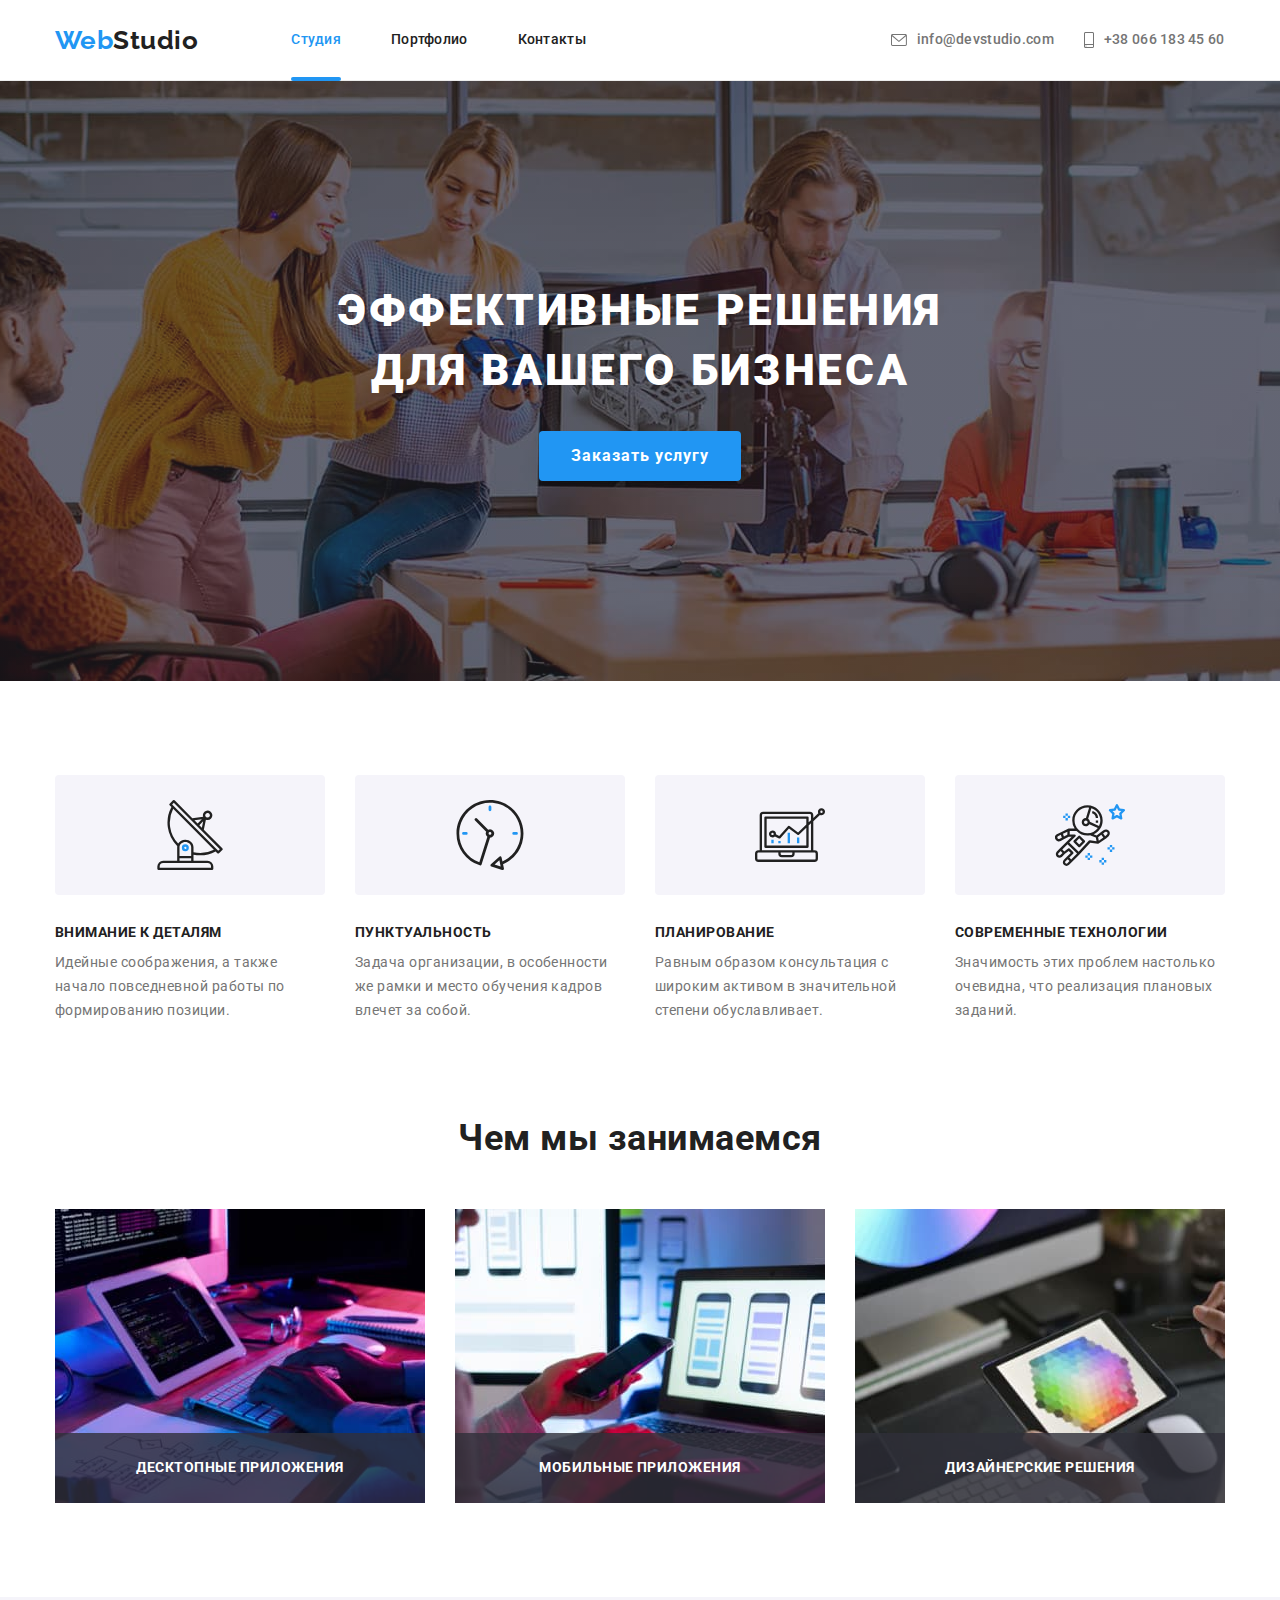
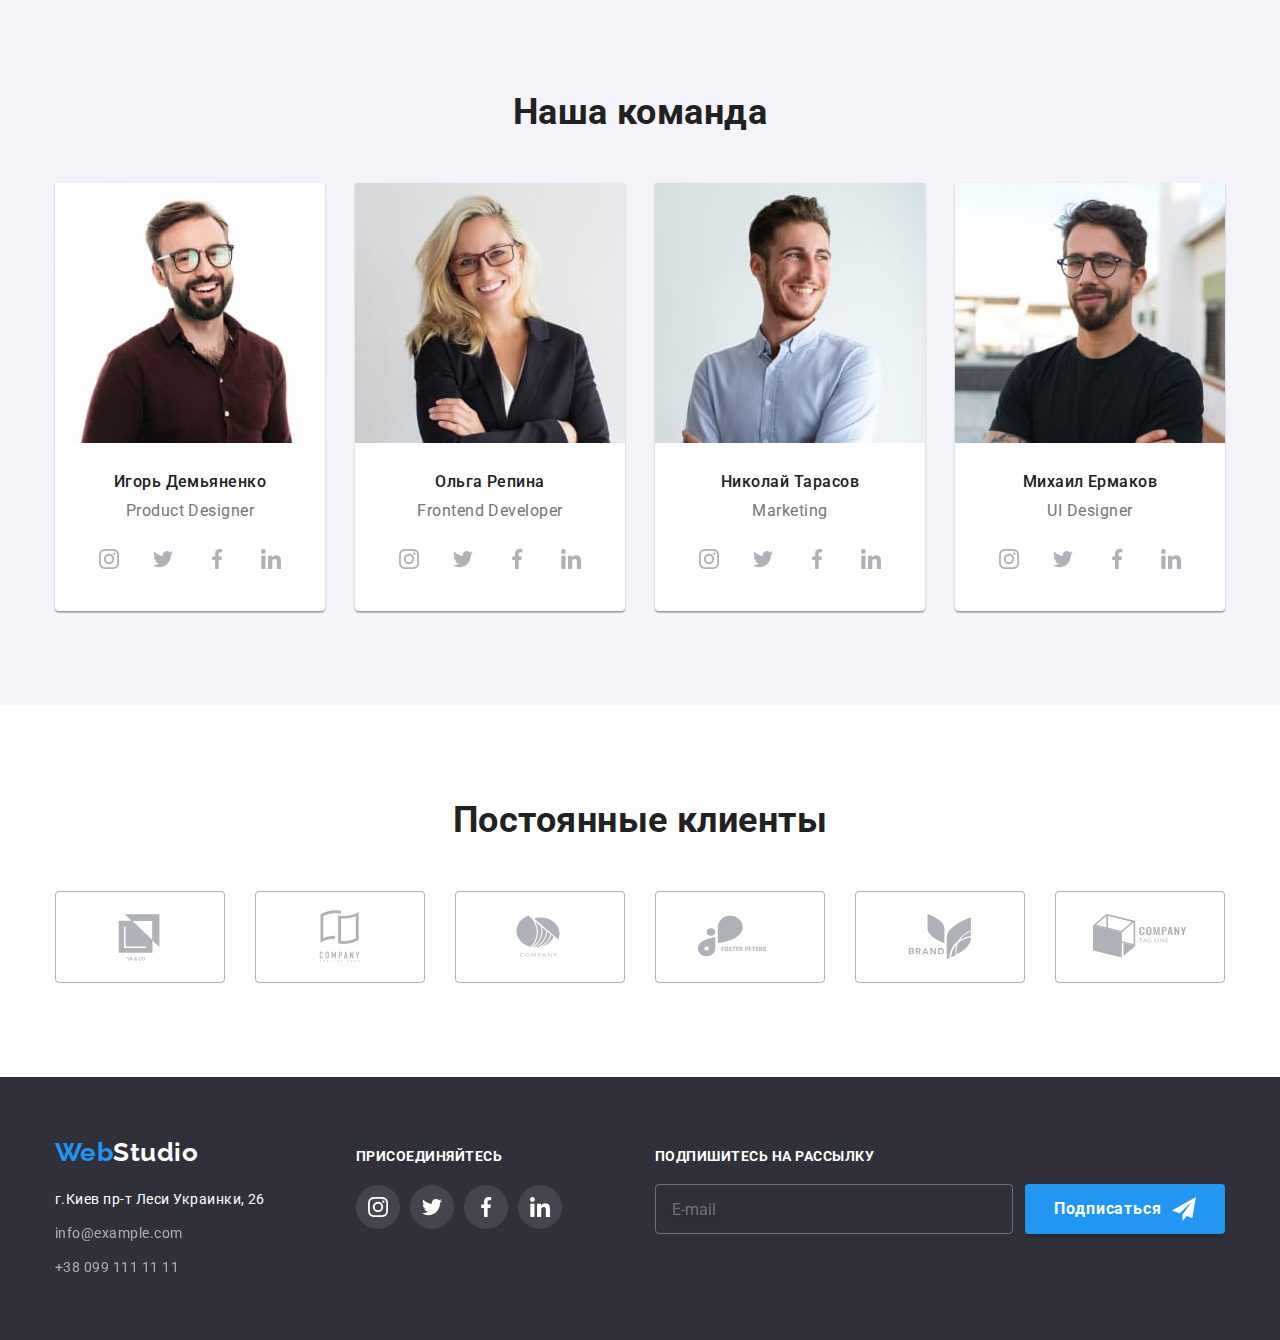
==== commit 0ca7ea9e: "int. commit - mob menu part 1" ====
--- a/index.html
+++ b/index.html
@@ -52,13 +52,97 @@
               </li>
             </ul>
           </div>
-          <button type="button" class="menu-button is-open" aria-expanded="false" data-menu-button>
+          <button
+            type="button"
+            class="menu-open-button is-open"
+            aria-expanded="false"
+            data-menu-button
+          >
             <svg width="40px" height="40px" aria-label="Menu Switcher">
               <use class="icon-close" href="./images/icons.svg#icon-close"></use>
               <use class="icon-menu" href="./images/icons.svg#icon-menu"></use>
             </svg>
           </button>
         </nav>
+      </div>
+      <div class="mob-menu">
+        <div class="container">
+          <button
+            type="button"
+            class="menu-close-button is-open"
+            aria-expanded="false"
+            data-menu-button
+          >
+            <svg width="40px" height="40px" aria-label="Menu Switcher">
+              <use class="icon-close" href="./images/icons.svg#icon-close"></use>
+              <use class="icon-menu" href="./images/icons.svg#icon-menu"></use>
+            </svg>
+          </button>
+          <div class="mob-menu__container">
+            <ul class="mob-menu-nav__list list">
+              <li class="mob-menu-nav__item">
+                <a href="./index.html" class="mob-menu-nav__link mob-menu-nav__link--active"
+                  >Студия</a
+                >
+              </li>
+              <li class="mob-menu-nav__item">
+                <a href="./portfolio.html" class="mob-menu-nav__link">Портфолио</a>
+              </li>
+              <li class="mob-menu-nav__item">
+                <a href="" class="mob-menu-nav__link">Контакты</a>
+              </li>
+            </ul>
+            <ul class="mob-menu__contact-list list">
+              <li class="mob-menu__contact-item">
+                <a href="tel:+380661834560" class="mob-menu__link mob-menu__link--active">
+                  +38 066 183 45 60</a
+                >
+              </li>
+              <li class="mob-menu__contact-item">
+                <a href="mailto:info@devstudio.com" class="mob-menu__link"> info@devstudio.com</a>
+              </li>
+            </ul>
+            <ul class="mob-menu__social-list list">
+              <li class="mob-menu__social-item">
+                <a
+                  class="mob-menu__social-link link"
+                  href="http://instagram.com"
+                  target="_blank"
+                  aria-label="Instagram"
+                  >Instagram</a
+                >
+              </li>
+              <li class="mob-menu__social-item">
+                <a
+                  class="mob-menu__social-link link"
+                  href="http://twitter.com"
+                  target="_blank"
+                  aria-label="Twitter"
+                  >Twitter</a
+                >
+              </li>
+              <li class="mob-menu__social-item">
+                <a
+                  class="mob-menu__social-link link"
+                  href="http://facebook.com"
+                  target="_blank"
+                  aria-label="Facebook"
+                >
+                  Facebook
+                </a>
+              </li>
+              <li class="mob-menu__social-item">
+                <a
+                  class="mob-menu__social-link link"
+                  href="http://linkedin.com"
+                  target="_blank"
+                  aria-label="LinkedIn"
+                  >LinkedIn</a
+                >
+              </li>
+            </ul>
+          </div>
+        </div>
       </div>
     </header>
 
@@ -134,7 +218,13 @@
           <ul class="about-us__list list">
             <li class="about-us__item">
               <div class="about-us__card-container">
-                <img src="./images/img_1_planning.jpg" alt="Планирование модели" width="370" />
+                <picture>
+                  <source
+                    srcset="./images/todo-img1.jpg 1x, ./images/todo-img1-2x.jpg 2x"
+                    media="(min-width:1200px)"
+                  />
+                  <img src="./images/todo-img1.jpg" alt="Планирование модели" width="370px" />
+                </picture>
                 <div class="about-us__text-container">
                   <p class="about-us__text">Десктопные приложения</p>
                 </div>
@@ -142,11 +232,17 @@
             </li>
             <li class="about-us__item">
               <div class="about-us__card-container">
-                <img
-                  src="./images/img_2_app_design.jpg"
-                  alt="Тестирование дизайна приложения"
-                  width="370"
-                />
+                <picture>
+                  <source
+                    srcset="./images/todo-img2.jpg 1x, ./images/todo-img2-2x.jpg 2x"
+                    media="(min-width:1200px)"
+                  />
+                  <img
+                    src="./images/todo-img2.jpg"
+                    alt="Тестирование дизайна приложения"
+                    width="370px"
+                  />
+                </picture>
                 <div class="about-us__text-container">
                   <p class="about-us__text">Мобильные приложения</p>
                 </div>
@@ -154,7 +250,13 @@
             </li>
             <li class="about-us__item">
               <div class="about-us__card-container">
-                <img src="./images/img_3_modern_technology.jpg" alt="" width="370" />
+                <picture>
+                  <source
+                    srcset="./images/todo-img3.jpg 1x, ./images/todo-img3-2x.jpg 2x"
+                    media="(min-width:1200px)"
+                  />
+                  <img src="./images/todo-img3.jpg" alt="Дизайнерские решения" width="370px" />
+                </picture>
                 <div class="about-us__text-container">
                   <p class="about-us__text">Дизайнерские решения</p>
                 </div>
--- a/css/main.min.css
+++ b/css/main.min.css
@@ -1 +1 @@
-body{color:#757575;font-family:Roboto,sans-serif;letter-spacing:.03em}h1,h2,h3,p{margin:0}img{display:block;max-width:100%;height:auto}.portfolio__project-list,.portfolio__btn-list,.footer__address-list,.footer__social-list,.our-clients__list,.our-team__social-list,.our-team__list,.about-us__list,.features__list,.contact-header__list,.site-nav__list{padding:0;margin:0;list-style:none}.portfolio__project-link,.our-clients__link,.our-team__social-link{text-decoration:none}.portfolio--visually-hidden,.checkbox,.footer--visually-hidden,.features--visually-hidden{position:absolute;width:1px;height:1px;margin:-1px;border:0;padding:0;white-space:nowrap;-webkit-clip-path:inset(100%);clip-path:inset(100%);clip:rect(0 0 0 0);overflow:hidden}.backdrop{z-index:10;position:fixed;top:0;left:0;width:100%;height:100%;background-color:rgba(0,0,0,.2);opacity:1;-webkit-transition:opacity 350ms cubic-bezier(0.4, 0, 0.2, 1);transition:opacity 350ms cubic-bezier(0.4, 0, 0.2, 1)}.backdrop__is-hidden{opacity:0;pointer-events:none}.backdrop__is-hidden .backdrop__modal{-webkit-transform:translate(-50%, -50%) scale(0.8);transform:translate(-50%, -50%) scale(0.8)}.backdrop__modal{position:absolute;top:50%;left:50%;padding:40px;-webkit-transform:translate(-50%, -50%) scale(1);transform:translate(-50%, -50%) scale(1);-webkit-transition:-webkit-transform 250ms cubic-bezier(0.4, 0, 0.2, 1);transition:-webkit-transform 250ms cubic-bezier(0.4, 0, 0.2, 1);transition:transform 250ms cubic-bezier(0.4, 0, 0.2, 1);transition:transform 250ms cubic-bezier(0.4, 0, 0.2, 1), -webkit-transform 250ms cubic-bezier(0.4, 0, 0.2, 1);width:528px;height:581px;background-color:#fff;-webkit-box-shadow:0px 1px 3px rgba(0,0,0,.12),0px 1px 1px rgba(0,0,0,.14),0px 2px 1px rgba(0,0,0,.2);box-shadow:0px 1px 3px rgba(0,0,0,.12),0px 1px 1px rgba(0,0,0,.14),0px 2px 1px rgba(0,0,0,.2);border-radius:4px}.backdrop__modal-btn-close{display:-webkit-box;display:-ms-flexbox;display:flex;-webkit-box-align:center;-ms-flex-align:center;align-items:center;-webkit-box-pack:center;-ms-flex-pack:center;justify-content:center;position:fixed;top:8px;right:8px;height:30px;width:30px;fill:#000;background:#fff;border:1px solid rgba(0,0,0,.1);border-radius:50%;cursor:pointer;-webkit-transition:fill 250ms cubic-bezier(0.4, 0, 0.2, 1);transition:fill 250ms cubic-bezier(0.4, 0, 0.2, 1)}.backdrop__modal-btn-close:hover,.backdrop__modal-btn-close:focus{fill:#2196f3}.backdrop__text{display:block;text-align:center;margin-bottom:12px;font-size:20px;font-weight:700;line-height:1.17;color:#212121}.container{margin-left:auto;margin-right:auto;padding-left:15px;padding-right:15px}@media screen and (min-width: 480px){.container{width:480px}}@media screen and (min-width: 768px){.container{width:768px}}@media screen and (min-width: 1200px){.container{width:1200px}}.section{padding-top:60px;padding-bottom:60px}@media screen and (min-width: 1200px){.section{padding-top:94px;padding-bottom:94px}}.section-heading{text-align:center;margin:0;margin-bottom:30px;color:#212121;font-size:28px;font-weight:700}@media screen and (min-width: 1200px){.section-heading{font-size:36px;font-weight:700;line-height:1.17;margin-bottom:50px}}.page-header{position:fixed;top:0;left:0;z-index:9;width:100%;background-color:#fff;border-bottom:1px solid #ececec}@media screen and (min-width: 480px){.main-header{width:480px}}@media screen and (min-width: 768px){.main-header{width:768px;display:-webkit-box;display:-ms-flexbox;display:flex;-webkit-box-align:center;-ms-flex-align:center;align-items:center;-webkit-box-pack:justify;-ms-flex-pack:justify;justify-content:space-between}}@media screen and (min-width: 1200px){.main-header{width:1200px}}.site-nav{display:-webkit-box;display:-ms-flexbox;display:flex;-webkit-box-align:center;-ms-flex-align:center;align-items:center;-webkit-box-pack:justify;-ms-flex-pack:justify;justify-content:space-between;min-height:60px}@media screen and (max-width: 767px){.site-nav__list{display:none}}@media screen and (min-width: 768px){.site-nav__list{display:-webkit-box;display:-ms-flexbox;display:flex;-webkit-box-align:center;-ms-flex-align:center;align-items:center;margin-left:88px}}@media screen and (min-width: 1200px){.site-nav__list{margin-left:93px}}.site-nav__link,.contact-header__link{color:#212121;font-weight:500;font-size:14px;line-height:1.14;letter-spacing:.02em;text-decoration:none;display:-webkit-box;display:-ms-flexbox;display:flex;padding-top:32px;padding-bottom:32px;-webkit-box-align:center;-ms-flex-align:center;align-items:center;-webkit-transition:color 250ms cubic-bezier(0.4, 0, 0.2, 1);transition:color 250ms cubic-bezier(0.4, 0, 0.2, 1)}.site-nav__link:hover,.contact-header__link:hover,.site-nav__link:focus,.contact-header__link:focus{color:#2196f3}.site-nav__link--active{display:block;position:relative;color:#2196f3}.site-nav__link--active::after{content:"";display:block;position:absolute;bottom:-1px;width:100%;height:4px;background-color:#2196f3;border-radius:2px}@media screen and (min-width: 768px){.menu-container{display:-webkit-box;display:-ms-flexbox;display:flex}}.contact-header__link{color:#757575}@media screen and (min-width: 768px){.contact-header__link{font-size:12px;padding:0}}@media screen and (min-width: 1200px){.contact-header__link{font-size:14px}}.site-nav__item+.site-nav__item{margin-left:50px}@media screen and (min-width: 768px){.contact-header__item+.contact-header__item{margin-top:10px}}@media screen and (min-width: 1200px){.contact-header__item{margin-top:0px !important}.contact-header__item+.contact-header__item{margin-left:30px}}.contact-header__list{display:none}@media screen and (min-width: 768px){.contact-header__list{display:-webkit-box;display:-ms-flexbox;display:flex;-webkit-box-align:center;-ms-flex-align:center;align-items:center;-ms-flex-wrap:wrap;flex-wrap:wrap;margin-top:21px;margin-bottom:21px;margin-left:84px}}@media screen and (min-width: 1200px){.contact-header__list{display:-webkit-box;display:-ms-flexbox;display:flex;-webkit-box-align:center;-ms-flex-align:center;align-items:center;margin-left:305px}}.contact-header__icon{margin-right:10px;fill:currentColor}.menu-button{display:-webkit-inline-box;display:-ms-inline-flexbox;display:inline-flex;margin:0;padding:0;border:none;background-color:rgba(0,0,0,0)}@media screen and (min-width: 768px){.menu-button{display:none}}.menu-button .icon-close{display:none}.menu-button.is-open .icon-close{display:block}.menu-button.is-open .icon-menu{display:none}.logo{color:#212121;font-family:Raleway;font-weight:700;font-size:24px;line-height:1.17;text-decoration:none}@media screen and (min-width: 1200px){.logo{font-size:26px;line-height:1.19}}.logo--web-color{color:#2196f3}.logo__footer{display:block;margin-bottom:20px}.logo--studio-color{color:#fff}.section-hero{margin-top:60px;text-align:center;background-color:#2f303a;max-width:1600px;margin-left:auto;margin-right:auto;height:400px;padding-top:118px;padding-bottom:118px;background-image:-webkit-gradient(linear, left top, right top, from(rgba(47, 48, 58, 0.4)), to(rgba(47, 48, 58, 0.4))),url(../images/hero-bg-mobile.jpg);background-image:linear-gradient(to right, rgba(47, 48, 58, 0.4), rgba(47, 48, 58, 0.4)),url(../images/hero-bg-mobile.jpg);background-repeat:no-repeat;background-position:center;background-size:cover}@media(min-device-pixel-ratio: 2),(-webkit-min-device-pixel-ratio: 2),(min-resolution: 192dpi),(min-resolution: 2dppx){.section-hero{background-image:-webkit-gradient(linear, left top, right top, from(rgba(47, 48, 58, 0.4)), to(rgba(47, 48, 58, 0.4))),url(../images/hero-bg-mobile-2x.jpg);background-image:linear-gradient(to right, rgba(47, 48, 58, 0.4), rgba(47, 48, 58, 0.4)),url(../images/hero-bg-mobile-2x.jpg)}}@media screen and (min-width: 768px){.section-hero{margin-top:80px;background-image:-webkit-gradient(linear, left top, right top, from(rgba(47, 48, 58, 0.4)), to(rgba(47, 48, 58, 0.4))),url(../images/hero-bg-tablet.jpg);background-image:linear-gradient(to right, rgba(47, 48, 58, 0.4), rgba(47, 48, 58, 0.4)),url(../images/hero-bg-tablet.jpg)}}@media screen and (min-width: 768px)and (min-device-pixel-ratio: 2),screen and (min-width: 768px)and (-webkit-min-device-pixel-ratio: 2),screen and (min-width: 768px)and (min-resolution: 192dpi),screen and (min-width: 768px)and (min-resolution: 2dppx){.section-hero{background-image:-webkit-gradient(linear, left top, right top, from(rgba(47, 48, 58, 0.4)), to(rgba(47, 48, 58, 0.4))),url(../images/hero-bg-tablet-2x.jpg);background-image:linear-gradient(to right, rgba(47, 48, 58, 0.4), rgba(47, 48, 58, 0.4)),url(../images/hero-bg-tablet-2x.jpg)}}@media screen and (min-width: 1200px){.section-hero{height:600px;margin-top:81px;padding-top:200px;padding-bottom:200px;background-image:-webkit-gradient(linear, left top, right top, from(rgba(47, 48, 58, 0.4)), to(rgba(47, 48, 58, 0.4))),url(../images/hero-bg-desktop.jpg);background-image:linear-gradient(to right, rgba(47, 48, 58, 0.4), rgba(47, 48, 58, 0.4)),url(../images/hero-bg-desktop.jpg)}}@media screen and (min-width: 1200px)and (min-device-pixel-ratio: 2),screen and (min-width: 1200px)and (-webkit-min-device-pixel-ratio: 2),screen and (min-width: 1200px)and (min-resolution: 192dpi),screen and (min-width: 1200px)and (min-resolution: 2dppx){.section-hero{background-image:-webkit-gradient(linear, left top, right top, from(rgba(47, 48, 58, 0.4)), to(rgba(47, 48, 58, 0.4))),url(../images/hero-bg-desktop-2x.jpg);background-image:linear-gradient(to right, rgba(47, 48, 58, 0.4), rgba(47, 48, 58, 0.4)),url(../images/hero-bg-desktop-2x.jpg)}}.section-heading--hero{color:#fff;font-weight:900;font-size:26px;line-height:1.36;letter-spacing:.06em;text-transform:uppercase;margin-left:auto;margin-right:auto;margin-bottom:30px}@media screen and (min-width: 480px){.section-heading--hero{width:360px}}@media screen and (min-width: 768px){.section-heading--hero{width:360px}}@media screen and (min-width: 1200px){.section-heading--hero{font-size:44px;width:696px}}.button--accent{background-color:#2196f3;color:#fff;cursor:pointer;font-weight:700;font-size:16px;line-height:1.9;-webkit-box-align:center;-ms-flex-align:center;align-items:center;text-align:center;letter-spacing:.06em;border-radius:4px;border:rgba(0,0,0,0);-webkit-box-shadow:0px 4px 4px rgba(0,0,0,.15);box-shadow:0px 4px 4px rgba(0,0,0,.15);padding-top:10px;padding-right:32px;padding-bottom:10px;padding-left:32px;-webkit-transition:background-color 250ms cubic-bezier(0.4, 0, 0.2, 1);transition:background-color 250ms cubic-bezier(0.4, 0, 0.2, 1)}.button--accent:hover{background-color:#188ce8}@media screen and (min-width: 768px){.features__list{display:-webkit-box;display:-ms-flexbox;display:flex;-ms-flex-wrap:wrap;flex-wrap:wrap}}@media screen and (min-width: 768px){.features__item{width:354px}.features__item:nth-child(2n+2){margin-left:30px}}@media screen and (min-width: 1200px){.features__item{width:270px}}.features__item+.features__item{margin-top:30px}@media screen and (min-width: 768px){.features__item+.features__item{margin-top:0px}}@media screen and (min-width: 1200px){.features__item+.features__item{margin-top:0px;margin-left:30px}}.features__icon-container{display:-webkit-box;display:-ms-flexbox;display:flex;-webkit-box-pack:center;-ms-flex-pack:center;justify-content:center;-webkit-box-align:center;-ms-flex-align:center;align-items:center;height:120px;margin-bottom:30px;border-radius:4px;background-color:#f5f4fa}.features__heading{color:#212121;font-weight:700;font-size:14px;line-height:1.14;text-transform:uppercase;margin:0;margin-bottom:10px}@media screen and (max-width: 767px){.features__heading{text-align:center}}.features-text{font-size:14px;line-height:1.71;margin:0}.about-us{display:none}@media screen and (min-width: 480px){.about-us{font-size:26px}}@media screen and (min-width: 1200px){.about-us{padding-top:0px;padding-bottom:94px;display:block}}.about-us__list{display:-webkit-box;display:-ms-flexbox;display:flex;-webkit-box-pack:center;-ms-flex-pack:center;justify-content:center;-webkit-box-align:center;-ms-flex-align:center;align-items:center}.about-us__item+.about-us__item{margin-left:30px}.about-us__card-container{position:relative}.about-us__text-container{position:absolute;bottom:0%;left:0%;width:100%;background-color:rgba(47,48,58,.8)}.about-us__text{display:-webkit-box;display:-ms-flexbox;display:flex;-webkit-box-pack:center;-ms-flex-pack:center;justify-content:center;-webkit-box-align:center;-ms-flex-align:center;align-items:center;height:70px;font-weight:700;font-size:14px;text-transform:uppercase;text-align:center;line-height:1.14;color:#fff}.our-team{background-color:#f5f4fa}@media screen and (min-width: 768px){.our-team__list{display:-webkit-box;display:-ms-flexbox;display:flex;-ms-flex-wrap:wrap;flex-wrap:wrap}}@media screen and (min-width: 1200px){.our-team__list{display:-webkit-box;display:-ms-flexbox;display:flex;-webkit-box-align:center;-ms-flex-align:center;align-items:center;-webkit-box-pack:center;-ms-flex-pack:center;justify-content:center}}.our-team__description-container{padding-top:30px;padding-bottom:30px;padding-right:32px;padding-left:32px}.our-team__item{background-color:#fff;-webkit-box-shadow:0px 1px 3px rgba(0,0,0,.12),0px 1px 1px rgba(0,0,0,.14),0px 2px 1px rgba(0,0,0,.2);box-shadow:0px 1px 3px rgba(0,0,0,.12),0px 1px 1px rgba(0,0,0,.14),0px 2px 1px rgba(0,0,0,.2);border-radius:0px 0px 4px 4px}.our-team__item+.our-team__item{margin-top:30px}@media screen and (min-width: 768px){.our-team__item+.our-team__item{margin-top:0px}}@media screen and (min-width: 1200px){.our-team__item+.our-team__item{margin-top:0px;margin-left:30px}}@media screen and (min-width: 768px){.our-team__item:nth-child(2n+2){margin-left:30px}}@media screen and (min-width: 768px){.our-team__item:nth-child(n+3){margin-top:30px}}@media screen and (min-width: 1200px){.our-team__item:nth-child(n+3){margin-top:0px}}@media screen and (min-width: 480px){.our-team__img{width:450px}}@media screen and (min-width: 768px){.our-team__img{width:354px}}@media screen and (min-width: 1200px){.our-team__img{width:270px}}.our-team__name{font-weight:500;font-size:16px;line-height:1.18;text-align:center;color:#212121;margin-bottom:10px}.our-team__position-name{font-size:16px;line-height:1.18;text-align:center}.our-team__social-list{display:-webkit-box;display:-ms-flexbox;display:flex;-webkit-box-pack:center;-ms-flex-pack:center;justify-content:center;-ms-flex-line-pack:center;align-content:center;margin-top:16px}.our-team__social-link{display:-webkit-box;display:-ms-flexbox;display:flex;-webkit-box-pack:center;-ms-flex-pack:center;justify-content:center;-webkit-box-align:center;-ms-flex-align:center;align-items:center;width:44px;height:44px;fill:#afb1b8;border-radius:50%;-webkit-transition:fill 250ms cubic-bezier(0.4, 0, 0.2, 1),background-color 250ms cubic-bezier(0.4, 0, 0.2, 1);transition:fill 250ms cubic-bezier(0.4, 0, 0.2, 1),background-color 250ms cubic-bezier(0.4, 0, 0.2, 1)}.our-team__social-link:hover,.our-team__social-link:focus{fill:#fff;background-color:#2196f3}.our-team__social-item:not(:last-child){margin-right:10px}@media screen and (min-width: 480px){.our-clients__list{display:-webkit-box;display:-ms-flexbox;display:flex;-ms-flex-wrap:wrap;flex-wrap:wrap}}.our-clients__item{margin-bottom:10px}@media screen and (min-width: 480px){.our-clients__item:nth-child(n+1){margin-bottom:0px}.our-clients__item:nth-child(2n){margin-left:30px}.our-clients__item:nth-child(n+3){margin-top:30px}}@media screen and (min-width: 768px){.our-clients__item:nth-child(n+1){margin-left:0px;margin-top:0px}.our-clients__item:not(:nth-child(3n+3)){margin-right:30px}.our-clients__item:nth-child(-n+3){margin-bottom:30px}}@media screen and (min-width: 1200px){.our-clients__item:nth-child(n+1){margin-right:0px;margin-bottom:0px}.our-clients__item+.our-clients__item{margin-left:30px}}.our-clients__link{display:-webkit-box;display:-ms-flexbox;display:flex;-webkit-box-pack:center;-ms-flex-pack:center;justify-content:center;-webkit-box-align:center;-ms-flex-align:center;align-items:center;height:92px;fill:#afb1b8;border:1px solid #afb1b8;border-radius:4px;-webkit-transition:fill 250ms cubic-bezier(0.4, 0, 0.2, 1),border 250ms cubic-bezier(0.4, 0, 0.2, 1);transition:fill 250ms cubic-bezier(0.4, 0, 0.2, 1),border 250ms cubic-bezier(0.4, 0, 0.2, 1)}.our-clients__link:focus,.our-clients__link:hover{fill:#2196f3;border:1px solid #2196f3}@media screen and (min-width: 480px){.our-clients__link{width:210px}}@media screen and (min-width: 768px){.our-clients__link{width:226px}}@media screen and (min-width: 1200px){.our-clients__link{width:170px}}.footer{background-color:#2f303a;padding-top:60px;padding-bottom:60px}.footer__positioning{text-align:center}@media screen and (min-width: 768px){.footer__positioning{display:-webkit-box;display:-ms-flexbox;display:flex;-ms-flex-wrap:wrap;flex-wrap:wrap;-webkit-box-pack:center;-ms-flex-pack:center;justify-content:center}}@media screen and (min-width: 1200px){.footer__positioning{display:-webkit-box;display:-ms-flexbox;display:flex;-webkit-box-align:baseline;-ms-flex-align:baseline;align-items:baseline;text-align:left;-ms-flex-wrap:nowrap;flex-wrap:nowrap}}.footer__contacts-container{-webkit-box-flex:1;-ms-flex-positive:1;flex-grow:1;margin-bottom:60px}@media screen and (min-width: 768px){.footer__contacts-container{-webkit-box-flex:0;-ms-flex-positive:0;flex-grow:0;margin-right:165px}}@media screen and (min-width: 1200px){.footer__contacts-container{-webkit-box-flex:1;-ms-flex-positive:1;flex-grow:1;margin-bottom:0px;margin-right:70px}}.footer__address-item+.footer__address-item{display:block;margin-top:10px}.footer__address-link{color:#fff;font-style:normal;text-decoration:none;font-size:14px;line-height:1.71;-webkit-transition:color 250ms cubic-bezier(0.4, 0, 0.2, 1);transition:color 250ms cubic-bezier(0.4, 0, 0.2, 1)}.footer__address-link:hover,.footer__address-link:focus{color:#2196f3}.footer__address-link--opacity{opacity:.6}.footer__social-heading{color:#fff;font-weight:700;font-size:14px;line-height:1.14;text-transform:uppercase;margin-bottom:20px}.footer__social-list{display:-webkit-box;display:-ms-flexbox;display:flex;-webkit-box-pack:center;-ms-flex-pack:center;justify-content:center;-ms-flex-line-pack:center;align-content:center}.footer__social-link{display:-webkit-box;display:-ms-flexbox;display:flex;-webkit-box-pack:center;-ms-flex-pack:center;justify-content:center;-webkit-box-align:center;-ms-flex-align:center;align-items:center;width:44px;height:44px;fill:#fff;background-color:rgba(255,255,255,.1019607843);border-radius:50%;-webkit-transition:background-color 250ms cubic-bezier(0.4, 0, 0.2, 1);transition:background-color 250ms cubic-bezier(0.4, 0, 0.2, 1)}.footer__social-link:focus,.footer__social-link:hover{background-color:#2196f3}.footer__social-item:not(:last-child){margin-right:10px}.footer__subscribe-container{margin-top:60px}@media screen and (min-width: 768px){.footer__subscribe-container{display:-webkit-box;display:-ms-flexbox;display:flex;-webkit-box-orient:vertical;-webkit-box-direction:normal;-ms-flex-direction:column;flex-direction:column;margin-top:0px}}@media screen and (min-width: 1200px){.footer__subscribe-container{margin-top:0px;margin-left:93px}}@media screen and (min-width: 768px){.footer__subscribe-form{display:-webkit-box;display:-ms-flexbox;display:flex;-webkit-box-orient:vertical;-webkit-box-direction:normal;-ms-flex-direction:column;flex-direction:column;-webkit-box-align:center;-ms-flex-align:center;align-items:center}}@media screen and (min-width: 1200px){.footer__subscribe-form{-webkit-box-orient:horizontal;-webkit-box-direction:normal;-ms-flex-direction:row;flex-direction:row}}.footer__email-field{background-color:rgba(0,0,0,0);padding:15px 16px;height:50px;border-radius:4px;border:1px solid rgba(255,255,255,.3);-webkit-filter:drop-shadow(0px 4px 4px rgba(0, 0, 0, 0.15));filter:drop-shadow(0px 4px 4px rgba(0, 0, 0, 0.15))}@media screen and (min-width: 480px){.footer__email-field{width:450px}}@media screen and (min-width: 1200px){.footer__email-field{width:358px}}.footer__subscribe-text{display:block;color:#fff;font-weight:700;font-size:14px;line-height:1.17;text-transform:uppercase;margin-bottom:20px}.footer__subscribe-button{background-color:#2196f3;width:200px;height:50px;-webkit-box-shadow:0px 4px 4px rgba(0,0,0,.15);box-shadow:0px 4px 4px rgba(0,0,0,.15);border-radius:4px;border-color:rgba(0,0,0,0);-webkit-transition:background-color 250ms cubic-bezier(0.4, 0, 0.2, 1),-webkit-box-shadow 250ms cubic-bezier(0.4, 0, 0.2, 1);transition:background-color 250ms cubic-bezier(0.4, 0, 0.2, 1),-webkit-box-shadow 250ms cubic-bezier(0.4, 0, 0.2, 1);transition:box-shadow 250ms cubic-bezier(0.4, 0, 0.2, 1),background-color 250ms cubic-bezier(0.4, 0, 0.2, 1);transition:box-shadow 250ms cubic-bezier(0.4, 0, 0.2, 1),background-color 250ms cubic-bezier(0.4, 0, 0.2, 1),-webkit-box-shadow 250ms cubic-bezier(0.4, 0, 0.2, 1);cursor:pointer;margin-top:20px}.footer__subscribe-button:hover,.footer__subscribe-button:focus{background-color:#188ce8}@media screen and (min-width: 1200px){.footer__subscribe-button{margin-left:12px;margin-top:0px}}.footer__button-text{display:-webkit-box;display:-ms-flexbox;display:flex;-webkit-box-pack:center;-ms-flex-pack:center;justify-content:center;-webkit-box-align:center;-ms-flex-align:center;align-items:center;color:#fff;font-weight:700;font-size:16px;letter-spacing:.06em}.footer__subcribe-icon{fill:currentColor;margin-left:10px;line-height:1.9}.contact-form{text-align:center}.contact-form__text{display:block;text-align:left;margin-bottom:4px;color:#757575;font-size:12px;line-height:1.16;letter-spacing:.01em}.contact-form__input-container{position:relative;margin-bottom:10px}.contact-form__input-container:focus-within .contact-form__input-icon{fill:#2196f3}.contact-form__input-field{width:100%;height:40px;padding:12px 42px;position:relative;border:1px solid rgba(33,33,33,.2);border-radius:4px;-webkit-transition:border-color 250ms cubic-bezier(0.4, 0, 0.2, 1);transition:border-color 250ms cubic-bezier(0.4, 0, 0.2, 1)}.contact-form__input-field:focus-within,.contact-form__input-field:hover,.contact-form__input-field:focus{outline:0;border-color:#2196f3}.contact-form__input-field-comment{width:100%;height:120px;padding:12px 16px;resize:none;border:1px solid rgba(33,33,33,.2);border-radius:4px;-webkit-transition:border-color 250ms cubic-bezier(0.4, 0, 0.2, 1);transition:border-color 250ms cubic-bezier(0.4, 0, 0.2, 1);margin-bottom:20px}.contact-form__input-field-comment:focus-within,.contact-form__input-field-comment:hover,.contact-form__input-field-comment:focus{outline:0;border-color:#2196f3}.contact-form__input-icon{position:absolute;left:13px;top:50%;-webkit-transform:translateY(-50%);transform:translateY(-50%);fill:#212121;-webkit-transition:fill 250ms cubic-bezier(0.4, 0, 0.2, 1);transition:fill 250ms cubic-bezier(0.4, 0, 0.2, 1)}.agreement{display:-webkit-box;display:-ms-flexbox;display:flex;-webkit-box-pack:center;-ms-flex-pack:center;justify-content:center;-webkit-box-align:center;-ms-flex-align:center;align-items:center;margin-bottom:30px;cursor:pointer}.checkbox-container{position:relative;display:block;width:16px;height:15px;cursor:pointer}.checkbox:checked+.checkbox__icon--checked{-webkit-transform:scale(1);transform:scale(1);opacity:1}.checkbox:checked~.checkbox__icon--unchecked{border-color:#2196f3}.checkbox:hover~.checkbox__icon--unchecked{border-color:#2196f3}.checkbox:focus~.checkbox__icon--unchecked{border-color:#2196f3}.checkbox__icon--checked{position:absolute;top:0;left:0;width:16px;height:15px;fill:currentColor;-webkit-transform:scale(0.2);transform:scale(0.2);opacity:0;-webkit-transition:opacity 250ms cubic-bezier(0.4, 0, 0.2, 1),-webkit-transform 250ms cubic-bezier(0.4, 0, 0.2, 1);transition:opacity 250ms cubic-bezier(0.4, 0, 0.2, 1),-webkit-transform 250ms cubic-bezier(0.4, 0, 0.2, 1);transition:transform 250ms cubic-bezier(0.4, 0, 0.2, 1),opacity 250ms cubic-bezier(0.4, 0, 0.2, 1);transition:transform 250ms cubic-bezier(0.4, 0, 0.2, 1),opacity 250ms cubic-bezier(0.4, 0, 0.2, 1),-webkit-transform 250ms cubic-bezier(0.4, 0, 0.2, 1)}.checkbox__icon--unchecked{position:absolute;top:0;left:0;display:block;width:16px;height:15px;border:2px solid #212121;border-radius:2px;-webkit-transition:border-color 250ms cubic-bezier(0.4, 0, 0.2, 1);transition:border-color 250ms cubic-bezier(0.4, 0, 0.2, 1)}.agreement__label{line-height:1.71;font-size:14px;color:#757575;margin-left:7px}.agreement__link{color:#2196f3;-webkit-text-decoration-line:underline;text-decoration-line:underline}.contact-form__submit-button{padding-left:56px;padding-right:56px;padding-top:10px;padding-bottom:10px;color:#fff;background-color:#2196f3;font-size:16px;font-weight:700;line-height:1.87;-webkit-box-shadow:0px 4px 4px rgba(0,0,0,.15);box-shadow:0px 4px 4px rgba(0,0,0,.15);border-radius:4px;border-color:rgba(0,0,0,0);cursor:pointer;-webkit-transition:background-color 250ms cubic-bezier(0.4, 0, 0.2, 1),-webkit-box-shadow 250ms cubic-bezier(0.4, 0, 0.2, 1);transition:background-color 250ms cubic-bezier(0.4, 0, 0.2, 1),-webkit-box-shadow 250ms cubic-bezier(0.4, 0, 0.2, 1);transition:box-shadow 250ms cubic-bezier(0.4, 0, 0.2, 1),background-color 250ms cubic-bezier(0.4, 0, 0.2, 1);transition:box-shadow 250ms cubic-bezier(0.4, 0, 0.2, 1),background-color 250ms cubic-bezier(0.4, 0, 0.2, 1),-webkit-box-shadow 250ms cubic-bezier(0.4, 0, 0.2, 1)}.contact-form__submit-button:hover,.contact-form__submit-button:focus{background-color:#188ce8}.portfolio{margin-top:60px}@media screen and (min-width: 768px){.portfolio{margin-top:80px}}.portfolio__btn-list{display:-webkit-box;display:-ms-flexbox;display:flex;margin-bottom:25px;-webkit-box-pack:start;-ms-flex-pack:start;justify-content:flex-start;-ms-flex-wrap:wrap;flex-wrap:wrap}.portfolio__btn-list .portfolio__btn-name{padding-top:6px;padding-right:22px;padding-bottom:6px;padding-left:22px}@media screen and (min-width: 768px){.portfolio__btn-list{margin-bottom:30px;-webkit-box-pack:center;-ms-flex-pack:center;justify-content:center}}@media screen and (min-width: 1200px){.portfolio__btn-list{-webkit-box-pack:center;-ms-flex-pack:center;justify-content:center;-ms-flex-wrap:none;flex-wrap:none;margin-bottom:50px}.portfolio__btn-list .portfolio__btn-name{padding-top:6px;padding-right:22px;padding-bottom:6px;padding-left:22px}}.portfolio__btn-item{margin-right:8px;margin-bottom:15px}@media screen and (min-width: 768px){.portfolio__btn-item{margin-bottom:0px}.portfolio__btn-item:last-child{margin-right:0px}}@media screen and (min-width: 1200px){.portfolio__btn-item{margin-right:0px}.portfolio__btn-item+.portfolio__btn-item{margin-left:8px}}.portfolio__btn-name{background-color:#f5f4fa;color:#212121;border-radius:4px;border:rgba(0,0,0,0);font-weight:500;font-size:16px;line-height:1.6;text-align:center;cursor:pointer;-webkit-transition:background-color 250ms cubic-bezier(0.4, 0, 0.2, 1),color 250ms cubic-bezier(0.4, 0, 0.2, 1),-webkit-box-shadow 250ms cubic-bezier(0.4, 0, 0.2, 1);transition:background-color 250ms cubic-bezier(0.4, 0, 0.2, 1),color 250ms cubic-bezier(0.4, 0, 0.2, 1),-webkit-box-shadow 250ms cubic-bezier(0.4, 0, 0.2, 1);transition:background-color 250ms cubic-bezier(0.4, 0, 0.2, 1),color 250ms cubic-bezier(0.4, 0, 0.2, 1),box-shadow 250ms cubic-bezier(0.4, 0, 0.2, 1);transition:background-color 250ms cubic-bezier(0.4, 0, 0.2, 1),color 250ms cubic-bezier(0.4, 0, 0.2, 1),box-shadow 250ms cubic-bezier(0.4, 0, 0.2, 1),-webkit-box-shadow 250ms cubic-bezier(0.4, 0, 0.2, 1)}.portfolio__btn-name:hover,.portfolio__btn-name:focus,.portfolio__btn-name--active{color:#fff;background-color:#2196f3;-webkit-box-shadow:0px 3px 1px rgba(0,0,0,.1),0px 1px 2px rgba(0,0,0,.08),0px 2px 2px rgba(0,0,0,.12);box-shadow:0px 3px 1px rgba(0,0,0,.1),0px 1px 2px rgba(0,0,0,.08),0px 2px 2px rgba(0,0,0,.12)}.portfolio__project-list{display:-webkit-box;display:-ms-flexbox;display:flex;-ms-flex-wrap:wrap;flex-wrap:wrap}@media screen and (min-width: 480px){.portfolio__project-item{margin-bottom:30px}.portfolio__project-item:last-child{margin-bottom:0px}}@media screen and (min-width: 768px){.portfolio__project-item:nth-child(2n+2){margin-left:30px}}@media screen and (min-width: 1200px){.portfolio__project-item:nth-child(n+1){margin-left:0px;margin-bottom:0px}.portfolio__project-item:nth-child(3n+2){margin-left:30px;margin-right:30px}.portfolio__project-item:nth-child(n+4){margin-top:30px}}.portfolio__project-link{display:block;-webkit-transition:-webkit-box-shadow 250ms cubic-bezier(0.4, 0, 0.2, 1);transition:-webkit-box-shadow 250ms cubic-bezier(0.4, 0, 0.2, 1);transition:box-shadow 250ms cubic-bezier(0.4, 0, 0.2, 1);transition:box-shadow 250ms cubic-bezier(0.4, 0, 0.2, 1), -webkit-box-shadow 250ms cubic-bezier(0.4, 0, 0.2, 1);height:100%}.portfolio__project-link:hover,.portfolio__project-link:focus{-webkit-box-shadow:0px 1px 1px rgba(0,0,0,.12),0px 4px 4px rgba(0,0,0,.06),1px 4px 6px rgba(0,0,0,.16);box-shadow:0px 1px 1px rgba(0,0,0,.12),0px 4px 4px rgba(0,0,0,.06),1px 4px 6px rgba(0,0,0,.16);-webkit-transform:translateY(0%);transform:translateY(0%)}@media screen and (min-width: 768px){.portfolio__project-link{width:354px;display:-webkit-box;display:-ms-flexbox;display:flex;-webkit-box-orient:vertical;-webkit-box-direction:normal;-ms-flex-direction:column;flex-direction:column}}@media screen and (min-width: 1200px){.portfolio__project-link{width:370px}}.portfolio__project-overlay{position:relative;overflow:hidden}@media screen and (min-width: 480px){.portfolio__project-img{width:450px}}@media screen and (min-width: 768px){.portfolio__project-img{width:354px}}@media screen and (min-width: 1200px){.portfolio__project-img{width:370px}}.portfolio__project-text{position:absolute;bottom:0;left:0;width:100%;height:100%;padding-left:24px;padding-right:24px;padding-top:63px;padding-bottom:63px;text-align:left;font-weight:400;font-size:18px;line-height:1.55;background-color:rgba(33,150,243,.9019607843);color:#fff;-webkit-transform:translateY(100%);transform:translateY(100%);-webkit-transition:-webkit-transform 250ms cubic-bezier(0.4, 0, 0.2, 1);transition:-webkit-transform 250ms cubic-bezier(0.4, 0, 0.2, 1);transition:transform 250ms cubic-bezier(0.4, 0, 0.2, 1);transition:transform 250ms cubic-bezier(0.4, 0, 0.2, 1), -webkit-transform 250ms cubic-bezier(0.4, 0, 0.2, 1)}.portfolio__project-link:hover .portfolio__project-text{-webkit-transform:translateY(0);transform:translateY(0)}.portfolio__project-link:focus .portfolio__project-text{-webkit-transform:translateY(0);transform:translateY(0)}.portfolio__project-description{-webkit-box-flex:1;-ms-flex-positive:1;flex-grow:1;padding-top:20px;padding-right:24px;padding-bottom:20px;padding-left:24px;border-bottom:1px solid #eee;border-left:1px solid #eee;border-right:1px solid #eee}.portfolio__project-name{color:#212121;font-weight:700;font-size:18px;line-height:2;letter-spacing:.06em;margin-bottom:4px}.portfolio__project-type{color:#757575;font-size:16px;line-height:1.88}/*# sourceMappingURL=main.min.css.map */+body{color:#757575;font-family:Roboto,sans-serif;letter-spacing:.03em}h1,h2,h3,p{margin:0}img{display:block;max-width:100%;height:auto}.portfolio__project-list,.portfolio__btn-list,.footer__address-list,.footer__social-list,.our-clients__list,.our-team__social-list,.our-team__list,.about-us__list,.features__list,.mob-menu-nav__list,.mob-menu__social-list,.mob-menu__contact-list,.contact-header__list,.site-nav__list{padding:0;margin:0;list-style:none}.portfolio__project-link,.our-clients__link,.our-team__social-link,.mob-menu__social-link{text-decoration:none}.portfolio--visually-hidden,.checkbox,.footer--visually-hidden,.features--visually-hidden{position:absolute;width:1px;height:1px;margin:-1px;border:0;padding:0;white-space:nowrap;-webkit-clip-path:inset(100%);clip-path:inset(100%);clip:rect(0 0 0 0);overflow:hidden}.backdrop{z-index:10;position:fixed;top:0;left:0;width:100%;height:100%;background-color:rgba(0,0,0,.2);opacity:1;-webkit-transition:opacity 350ms cubic-bezier(0.4, 0, 0.2, 1);transition:opacity 350ms cubic-bezier(0.4, 0, 0.2, 1)}.backdrop__is-hidden{opacity:0;pointer-events:none}.backdrop__is-hidden .backdrop__modal{-webkit-transform:translate(-50%, -50%) scale(0.8);transform:translate(-50%, -50%) scale(0.8)}.backdrop__modal{position:absolute;top:50%;left:50%;padding:40px;-webkit-transform:translate(-50%, -50%) scale(1);transform:translate(-50%, -50%) scale(1);-webkit-transition:-webkit-transform 250ms cubic-bezier(0.4, 0, 0.2, 1);transition:-webkit-transform 250ms cubic-bezier(0.4, 0, 0.2, 1);transition:transform 250ms cubic-bezier(0.4, 0, 0.2, 1);transition:transform 250ms cubic-bezier(0.4, 0, 0.2, 1), -webkit-transform 250ms cubic-bezier(0.4, 0, 0.2, 1);width:528px;height:581px;background-color:#fff;-webkit-box-shadow:0px 1px 3px rgba(0,0,0,.12),0px 1px 1px rgba(0,0,0,.14),0px 2px 1px rgba(0,0,0,.2);box-shadow:0px 1px 3px rgba(0,0,0,.12),0px 1px 1px rgba(0,0,0,.14),0px 2px 1px rgba(0,0,0,.2);border-radius:4px}.backdrop__modal-btn-close{display:-webkit-box;display:-ms-flexbox;display:flex;-webkit-box-align:center;-ms-flex-align:center;align-items:center;-webkit-box-pack:center;-ms-flex-pack:center;justify-content:center;position:fixed;top:8px;right:8px;height:30px;width:30px;fill:#000;background:#fff;border:1px solid rgba(0,0,0,.1);border-radius:50%;cursor:pointer;-webkit-transition:fill 250ms cubic-bezier(0.4, 0, 0.2, 1);transition:fill 250ms cubic-bezier(0.4, 0, 0.2, 1)}.backdrop__modal-btn-close:hover,.backdrop__modal-btn-close:focus{fill:#2196f3}.backdrop__text{display:block;text-align:center;margin-bottom:12px;font-size:20px;font-weight:700;line-height:1.17;color:#212121}.container{margin-left:auto;margin-right:auto;padding-left:15px;padding-right:15px}@media screen and (min-width: 480px){.container{width:480px}}@media screen and (min-width: 768px){.container{width:768px}}@media screen and (min-width: 1200px){.container{width:1200px}}.section{padding-top:60px;padding-bottom:60px}@media screen and (min-width: 1200px){.section{padding-top:94px;padding-bottom:94px}}.section-heading{text-align:center;margin:0;margin-bottom:30px;color:#212121;font-size:28px;font-weight:700}@media screen and (min-width: 1200px){.section-heading{font-size:36px;font-weight:700;line-height:1.17;margin-bottom:50px}}.page-header{position:fixed;top:0;left:0;z-index:9;width:100%;background-color:#fff;border-bottom:1px solid #ececec}@media screen and (min-width: 480px){.main-header{width:480px}}@media screen and (min-width: 768px){.main-header{width:768px;display:-webkit-box;display:-ms-flexbox;display:flex;-webkit-box-align:center;-ms-flex-align:center;align-items:center;-webkit-box-pack:justify;-ms-flex-pack:justify;justify-content:space-between}}@media screen and (min-width: 1200px){.main-header{width:1200px}}.site-nav{display:-webkit-box;display:-ms-flexbox;display:flex;-webkit-box-align:center;-ms-flex-align:center;align-items:center;-webkit-box-pack:justify;-ms-flex-pack:justify;justify-content:space-between;min-height:60px}@media screen and (max-width: 767px){.site-nav__list{display:none}}@media screen and (min-width: 768px){.site-nav__list{display:-webkit-box;display:-ms-flexbox;display:flex;-webkit-box-align:center;-ms-flex-align:center;align-items:center;margin-left:88px}}@media screen and (min-width: 1200px){.site-nav__list{margin-left:93px}}.site-nav__link,.contact-header__link{color:#212121;font-weight:500;font-size:14px;line-height:1.14;letter-spacing:.02em;text-decoration:none;display:-webkit-box;display:-ms-flexbox;display:flex;padding-top:32px;padding-bottom:32px;-webkit-box-align:center;-ms-flex-align:center;align-items:center;-webkit-transition:color 250ms cubic-bezier(0.4, 0, 0.2, 1);transition:color 250ms cubic-bezier(0.4, 0, 0.2, 1)}.site-nav__link:hover,.contact-header__link:hover,.site-nav__link:focus,.contact-header__link:focus{color:#2196f3}.site-nav__link--active{display:block;position:relative;color:#2196f3}.site-nav__link--active::after{content:"";display:block;position:absolute;bottom:-1px;width:100%;height:4px;background-color:#2196f3;border-radius:2px}@media screen and (min-width: 768px){.menu-container{display:-webkit-box;display:-ms-flexbox;display:flex}}.contact-header__link{color:#757575}@media screen and (min-width: 768px){.contact-header__link{font-size:12px;padding:0}}@media screen and (min-width: 1200px){.contact-header__link{font-size:14px}}.site-nav__item+.site-nav__item{margin-left:50px}@media screen and (min-width: 768px){.contact-header__item+.contact-header__item{margin-top:10px}}@media screen and (min-width: 1200px){.contact-header__item{margin-top:0px !important}.contact-header__item+.contact-header__item{margin-left:30px}}.contact-header__list{display:none}@media screen and (min-width: 768px){.contact-header__list{display:-webkit-box;display:-ms-flexbox;display:flex;-webkit-box-align:center;-ms-flex-align:center;align-items:center;-ms-flex-wrap:wrap;flex-wrap:wrap;margin-top:21px;margin-bottom:21px;margin-left:84px}}@media screen and (min-width: 1200px){.contact-header__list{display:-webkit-box;display:-ms-flexbox;display:flex;-webkit-box-align:center;-ms-flex-align:center;align-items:center;margin-left:305px}}.contact-header__icon{margin-right:10px;fill:currentColor}.menu-open-button,.menu-close-button{display:block;margin-left:auto;padding:0;border:none;background-color:rgba(0,0,0,0)}@media screen and (min-width: 768px){.menu-open-button,.menu-close-button{display:none}}.menu-open-button .icon-close,.menu-close-button .icon-close{display:none}.menu-open-button.is-open .icon-close,.menu-close-button.is-open .icon-close{display:block}.menu-open-button.is-open .icon-menu,.menu-close-button.is-open .icon-menu{display:none}.mob-menu{position:fixed;top:0;left:0;background-color:#fff;width:100vw;height:100vh;padding-top:10px;padding-bottom:48px}@media screen and (min-width: 768px){.mob-menu{display:none}}.mob-menu__container{display:-webkit-box;display:-ms-flexbox;display:flex;-webkit-box-orient:vertical;-webkit-box-direction:normal;-ms-flex-direction:column;flex-direction:column;-webkit-box-pack:justify;-ms-flex-pack:justify;justify-content:space-between;height:100%}.mob-menu__contact-item+.mob-menu__contact-item{margin-top:32px}.mob-menu__link,.mob-menu__link--active{color:#757575;font-weight:500;font-size:24px;line-height:1.17;letter-spacing:.02em;text-decoration:none;display:-webkit-box;display:-ms-flexbox;display:flex;-webkit-box-align:center;-ms-flex-align:center;align-items:center}.mob-menu__link--active{color:#2196f3;font-size:34px}.mob-menu__social-list{display:-webkit-box;display:-ms-flexbox;display:flex}.mob-menu__social-item+.mob-menu__social-item{margin-left:20px}.mob-menu__social-link{position:relative;display:-webkit-box;display:-ms-flexbox;display:flex;-webkit-box-pack:center;-ms-flex-pack:center;justify-content:center;-webkit-box-align:center;-ms-flex-align:center;align-items:center;color:#2196f3;font-size:18px;font-weight:500;line-height:1.22em;letter-spacing:.02em}.mob-menu__social-link::before{content:"";width:22px;height:0px;top:0;left:0;margin-left:-16px;border:1px solid rgba(33,33,33,.2);-webkit-transform:rotate(90deg);transform:rotate(90deg)}.mob-menu-nav__link{color:#212121;font-weight:500;font-size:40px;line-height:1.17;letter-spacing:.02em;text-decoration:none;display:-webkit-box;display:-ms-flexbox;display:flex;-webkit-box-align:center;-ms-flex-align:center;align-items:center;margin-bottom:32px;-webkit-transition:color 250ms cubic-bezier(0.4, 0, 0.2, 1);transition:color 250ms cubic-bezier(0.4, 0, 0.2, 1)}.mob-menu-nav__link:hover,.mob-menu-nav__link:focus{color:#2196f3}.mob-menu-nav__link--active{color:#2196f3}.logo{color:#212121;font-family:Raleway;font-weight:700;font-size:24px;line-height:1.17;text-decoration:none}@media screen and (min-width: 1200px){.logo{font-size:26px;line-height:1.19}}.logo--web-color{color:#2196f3}.logo__footer{display:block;margin-bottom:20px}.logo--studio-color{color:#fff}.section-hero{margin-top:60px;text-align:center;background-color:#2f303a;max-width:1600px;margin-left:auto;margin-right:auto;height:400px;padding-top:118px;padding-bottom:118px;background-image:-webkit-gradient(linear, left top, right top, from(rgba(47, 48, 58, 0.4)), to(rgba(47, 48, 58, 0.4))),url(../images/hero-bg-mobile.jpg);background-image:linear-gradient(to right, rgba(47, 48, 58, 0.4), rgba(47, 48, 58, 0.4)),url(../images/hero-bg-mobile.jpg);background-repeat:no-repeat;background-position:center;background-size:cover}@media(min-device-pixel-ratio: 2),(-webkit-min-device-pixel-ratio: 2),(min-resolution: 192dpi),(min-resolution: 2dppx){.section-hero{background-image:-webkit-gradient(linear, left top, right top, from(rgba(47, 48, 58, 0.4)), to(rgba(47, 48, 58, 0.4))),url(../images/hero-bg-mobile-2x.jpg);background-image:linear-gradient(to right, rgba(47, 48, 58, 0.4), rgba(47, 48, 58, 0.4)),url(../images/hero-bg-mobile-2x.jpg)}}@media screen and (min-width: 768px){.section-hero{margin-top:80px;background-image:-webkit-gradient(linear, left top, right top, from(rgba(47, 48, 58, 0.4)), to(rgba(47, 48, 58, 0.4))),url(../images/hero-bg-tablet.jpg);background-image:linear-gradient(to right, rgba(47, 48, 58, 0.4), rgba(47, 48, 58, 0.4)),url(../images/hero-bg-tablet.jpg)}}@media screen and (min-width: 768px)and (min-device-pixel-ratio: 2),screen and (min-width: 768px)and (-webkit-min-device-pixel-ratio: 2),screen and (min-width: 768px)and (min-resolution: 192dpi),screen and (min-width: 768px)and (min-resolution: 2dppx){.section-hero{background-image:-webkit-gradient(linear, left top, right top, from(rgba(47, 48, 58, 0.4)), to(rgba(47, 48, 58, 0.4))),url(../images/hero-bg-tablet-2x.jpg);background-image:linear-gradient(to right, rgba(47, 48, 58, 0.4), rgba(47, 48, 58, 0.4)),url(../images/hero-bg-tablet-2x.jpg)}}@media screen and (min-width: 1200px){.section-hero{height:600px;margin-top:81px;padding-top:200px;padding-bottom:200px;background-image:-webkit-gradient(linear, left top, right top, from(rgba(47, 48, 58, 0.4)), to(rgba(47, 48, 58, 0.4))),url(../images/hero-bg-desktop.jpg);background-image:linear-gradient(to right, rgba(47, 48, 58, 0.4), rgba(47, 48, 58, 0.4)),url(../images/hero-bg-desktop.jpg)}}@media screen and (min-width: 1200px)and (min-device-pixel-ratio: 2),screen and (min-width: 1200px)and (-webkit-min-device-pixel-ratio: 2),screen and (min-width: 1200px)and (min-resolution: 192dpi),screen and (min-width: 1200px)and (min-resolution: 2dppx){.section-hero{background-image:-webkit-gradient(linear, left top, right top, from(rgba(47, 48, 58, 0.4)), to(rgba(47, 48, 58, 0.4))),url(../images/hero-bg-desktop-2x.jpg);background-image:linear-gradient(to right, rgba(47, 48, 58, 0.4), rgba(47, 48, 58, 0.4)),url(../images/hero-bg-desktop-2x.jpg)}}.section-heading--hero{color:#fff;font-weight:900;font-size:26px;line-height:1.36;letter-spacing:.06em;text-transform:uppercase;margin-left:auto;margin-right:auto;margin-bottom:30px}@media screen and (min-width: 480px){.section-heading--hero{width:360px}}@media screen and (min-width: 768px){.section-heading--hero{width:360px}}@media screen and (min-width: 1200px){.section-heading--hero{font-size:44px;width:696px}}.button--accent{background-color:#2196f3;color:#fff;cursor:pointer;font-weight:700;font-size:16px;line-height:1.9;-webkit-box-align:center;-ms-flex-align:center;align-items:center;text-align:center;letter-spacing:.06em;border-radius:4px;border:rgba(0,0,0,0);-webkit-box-shadow:0px 4px 4px rgba(0,0,0,.15);box-shadow:0px 4px 4px rgba(0,0,0,.15);padding-top:10px;padding-right:32px;padding-bottom:10px;padding-left:32px;-webkit-transition:background-color 250ms cubic-bezier(0.4, 0, 0.2, 1);transition:background-color 250ms cubic-bezier(0.4, 0, 0.2, 1)}.button--accent:hover{background-color:#188ce8}@media screen and (min-width: 768px){.features__list{display:-webkit-box;display:-ms-flexbox;display:flex;-ms-flex-wrap:wrap;flex-wrap:wrap}}@media screen and (min-width: 768px){.features__item{width:354px}.features__item:nth-child(2n+2){margin-left:30px}}@media screen and (min-width: 1200px){.features__item{width:270px}}.features__item+.features__item{margin-top:30px}@media screen and (min-width: 768px){.features__item+.features__item{margin-top:0px}}@media screen and (min-width: 1200px){.features__item+.features__item{margin-top:0px;margin-left:30px}}.features__icon-container{display:-webkit-box;display:-ms-flexbox;display:flex;-webkit-box-pack:center;-ms-flex-pack:center;justify-content:center;-webkit-box-align:center;-ms-flex-align:center;align-items:center;height:120px;margin-bottom:30px;border-radius:4px;background-color:#f5f4fa}.features__heading{color:#212121;font-weight:700;font-size:14px;line-height:1.14;text-transform:uppercase;margin:0;margin-bottom:10px}@media screen and (max-width: 767px){.features__heading{text-align:center}}.features-text{font-size:14px;line-height:1.71;margin:0}.about-us{display:none}@media screen and (min-width: 480px){.about-us{font-size:26px}}@media screen and (min-width: 1200px){.about-us{padding-top:0px;padding-bottom:94px;display:block}}.about-us__list{display:-webkit-box;display:-ms-flexbox;display:flex;-webkit-box-pack:center;-ms-flex-pack:center;justify-content:center;-webkit-box-align:center;-ms-flex-align:center;align-items:center}.about-us__item+.about-us__item{margin-left:30px}.about-us__card-container{position:relative}.about-us__text-container{position:absolute;bottom:0%;left:0%;width:100%;background-color:rgba(47,48,58,.8)}.about-us__text{display:-webkit-box;display:-ms-flexbox;display:flex;-webkit-box-pack:center;-ms-flex-pack:center;justify-content:center;-webkit-box-align:center;-ms-flex-align:center;align-items:center;height:70px;font-weight:700;font-size:14px;text-transform:uppercase;text-align:center;line-height:1.14;color:#fff}.our-team{background-color:#f5f4fa}@media screen and (min-width: 768px){.our-team__list{display:-webkit-box;display:-ms-flexbox;display:flex;-ms-flex-wrap:wrap;flex-wrap:wrap}}@media screen and (min-width: 1200px){.our-team__list{display:-webkit-box;display:-ms-flexbox;display:flex;-webkit-box-align:center;-ms-flex-align:center;align-items:center;-webkit-box-pack:center;-ms-flex-pack:center;justify-content:center}}.our-team__description-container{padding-top:30px;padding-bottom:30px;padding-right:32px;padding-left:32px}.our-team__item{background-color:#fff;-webkit-box-shadow:0px 1px 3px rgba(0,0,0,.12),0px 1px 1px rgba(0,0,0,.14),0px 2px 1px rgba(0,0,0,.2);box-shadow:0px 1px 3px rgba(0,0,0,.12),0px 1px 1px rgba(0,0,0,.14),0px 2px 1px rgba(0,0,0,.2);border-radius:0px 0px 4px 4px}.our-team__item+.our-team__item{margin-top:30px}@media screen and (min-width: 768px){.our-team__item+.our-team__item{margin-top:0px}}@media screen and (min-width: 1200px){.our-team__item+.our-team__item{margin-top:0px;margin-left:30px}}@media screen and (min-width: 768px){.our-team__item:nth-child(2n+2){margin-left:30px}}@media screen and (min-width: 768px){.our-team__item:nth-child(n+3){margin-top:30px}}@media screen and (min-width: 1200px){.our-team__item:nth-child(n+3){margin-top:0px}}@media screen and (min-width: 480px){.our-team__img{width:450px}}@media screen and (min-width: 768px){.our-team__img{width:354px}}@media screen and (min-width: 1200px){.our-team__img{width:270px}}.our-team__name{font-weight:500;font-size:16px;line-height:1.18;text-align:center;color:#212121;margin-bottom:10px}.our-team__position-name{font-size:16px;line-height:1.18;text-align:center}.our-team__social-list{display:-webkit-box;display:-ms-flexbox;display:flex;-webkit-box-pack:center;-ms-flex-pack:center;justify-content:center;-ms-flex-line-pack:center;align-content:center;margin-top:16px}.our-team__social-link{display:-webkit-box;display:-ms-flexbox;display:flex;-webkit-box-pack:center;-ms-flex-pack:center;justify-content:center;-webkit-box-align:center;-ms-flex-align:center;align-items:center;width:44px;height:44px;fill:#afb1b8;border-radius:50%;-webkit-transition:fill 250ms cubic-bezier(0.4, 0, 0.2, 1),background-color 250ms cubic-bezier(0.4, 0, 0.2, 1);transition:fill 250ms cubic-bezier(0.4, 0, 0.2, 1),background-color 250ms cubic-bezier(0.4, 0, 0.2, 1)}.our-team__social-link:hover,.our-team__social-link:focus{fill:#fff;background-color:#2196f3}.our-team__social-item:not(:last-child){margin-right:10px}@media screen and (min-width: 480px){.our-clients__list{display:-webkit-box;display:-ms-flexbox;display:flex;-ms-flex-wrap:wrap;flex-wrap:wrap}}.our-clients__item{margin-bottom:10px}@media screen and (min-width: 480px){.our-clients__item:nth-child(n+1){margin-bottom:0px}.our-clients__item:nth-child(2n){margin-left:30px}.our-clients__item:nth-child(n+3){margin-top:30px}}@media screen and (min-width: 768px){.our-clients__item:nth-child(n+1){margin-left:0px;margin-top:0px}.our-clients__item:not(:nth-child(3n+3)){margin-right:30px}.our-clients__item:nth-child(-n+3){margin-bottom:30px}}@media screen and (min-width: 1200px){.our-clients__item:nth-child(n+1){margin-right:0px;margin-bottom:0px}.our-clients__item+.our-clients__item{margin-left:30px}}.our-clients__link{display:-webkit-box;display:-ms-flexbox;display:flex;-webkit-box-pack:center;-ms-flex-pack:center;justify-content:center;-webkit-box-align:center;-ms-flex-align:center;align-items:center;height:92px;fill:#afb1b8;border:1px solid #afb1b8;border-radius:4px;-webkit-transition:fill 250ms cubic-bezier(0.4, 0, 0.2, 1),border 250ms cubic-bezier(0.4, 0, 0.2, 1);transition:fill 250ms cubic-bezier(0.4, 0, 0.2, 1),border 250ms cubic-bezier(0.4, 0, 0.2, 1)}.our-clients__link:focus,.our-clients__link:hover{fill:#2196f3;border:1px solid #2196f3}@media screen and (min-width: 480px){.our-clients__link{width:210px}}@media screen and (min-width: 768px){.our-clients__link{width:226px}}@media screen and (min-width: 1200px){.our-clients__link{width:170px}}.footer{background-color:#2f303a;padding-top:60px;padding-bottom:60px}.footer__positioning{text-align:center}@media screen and (min-width: 768px){.footer__positioning{display:-webkit-box;display:-ms-flexbox;display:flex;-ms-flex-wrap:wrap;flex-wrap:wrap;-webkit-box-pack:center;-ms-flex-pack:center;justify-content:center}}@media screen and (min-width: 1200px){.footer__positioning{display:-webkit-box;display:-ms-flexbox;display:flex;-webkit-box-align:baseline;-ms-flex-align:baseline;align-items:baseline;text-align:left;-ms-flex-wrap:nowrap;flex-wrap:nowrap}}.footer__contacts-container{-webkit-box-flex:1;-ms-flex-positive:1;flex-grow:1;margin-bottom:60px}@media screen and (min-width: 768px){.footer__contacts-container{-webkit-box-flex:0;-ms-flex-positive:0;flex-grow:0;margin-right:165px}}@media screen and (min-width: 1200px){.footer__contacts-container{-webkit-box-flex:1;-ms-flex-positive:1;flex-grow:1;margin-bottom:0px;margin-right:70px}}.footer__address-item+.footer__address-item{display:block;margin-top:10px}.footer__address-link{color:#fff;font-style:normal;text-decoration:none;font-size:14px;line-height:1.71;-webkit-transition:color 250ms cubic-bezier(0.4, 0, 0.2, 1);transition:color 250ms cubic-bezier(0.4, 0, 0.2, 1)}.footer__address-link:hover,.footer__address-link:focus{color:#2196f3}.footer__address-link--opacity{opacity:.6}.footer__social-heading{color:#fff;font-weight:700;font-size:14px;line-height:1.14;text-transform:uppercase;margin-bottom:20px}.footer__social-list{display:-webkit-box;display:-ms-flexbox;display:flex;-webkit-box-pack:center;-ms-flex-pack:center;justify-content:center;-ms-flex-line-pack:center;align-content:center}.footer__social-link{display:-webkit-box;display:-ms-flexbox;display:flex;-webkit-box-pack:center;-ms-flex-pack:center;justify-content:center;-webkit-box-align:center;-ms-flex-align:center;align-items:center;width:44px;height:44px;fill:#fff;background-color:rgba(255,255,255,.1019607843);border-radius:50%;-webkit-transition:background-color 250ms cubic-bezier(0.4, 0, 0.2, 1);transition:background-color 250ms cubic-bezier(0.4, 0, 0.2, 1)}.footer__social-link:focus,.footer__social-link:hover{background-color:#2196f3}.footer__social-item:not(:last-child){margin-right:10px}.footer__subscribe-container{margin-top:60px}@media screen and (min-width: 768px){.footer__subscribe-container{display:-webkit-box;display:-ms-flexbox;display:flex;-webkit-box-orient:vertical;-webkit-box-direction:normal;-ms-flex-direction:column;flex-direction:column;margin-top:0px}}@media screen and (min-width: 1200px){.footer__subscribe-container{margin-top:0px;margin-left:93px}}@media screen and (min-width: 768px){.footer__subscribe-form{display:-webkit-box;display:-ms-flexbox;display:flex;-webkit-box-orient:vertical;-webkit-box-direction:normal;-ms-flex-direction:column;flex-direction:column;-webkit-box-align:center;-ms-flex-align:center;align-items:center}}@media screen and (min-width: 1200px){.footer__subscribe-form{-webkit-box-orient:horizontal;-webkit-box-direction:normal;-ms-flex-direction:row;flex-direction:row}}.footer__email-field{background-color:rgba(0,0,0,0);padding:15px 16px;height:50px;border-radius:4px;border:1px solid rgba(255,255,255,.3);-webkit-filter:drop-shadow(0px 4px 4px rgba(0, 0, 0, 0.15));filter:drop-shadow(0px 4px 4px rgba(0, 0, 0, 0.15))}@media screen and (min-width: 480px){.footer__email-field{width:450px}}@media screen and (min-width: 1200px){.footer__email-field{width:358px}}.footer__subscribe-text{display:block;color:#fff;font-weight:700;font-size:14px;line-height:1.17;text-transform:uppercase;margin-bottom:20px}.footer__subscribe-button{background-color:#2196f3;width:200px;height:50px;-webkit-box-shadow:0px 4px 4px rgba(0,0,0,.15);box-shadow:0px 4px 4px rgba(0,0,0,.15);border-radius:4px;border-color:rgba(0,0,0,0);-webkit-transition:background-color 250ms cubic-bezier(0.4, 0, 0.2, 1),-webkit-box-shadow 250ms cubic-bezier(0.4, 0, 0.2, 1);transition:background-color 250ms cubic-bezier(0.4, 0, 0.2, 1),-webkit-box-shadow 250ms cubic-bezier(0.4, 0, 0.2, 1);transition:box-shadow 250ms cubic-bezier(0.4, 0, 0.2, 1),background-color 250ms cubic-bezier(0.4, 0, 0.2, 1);transition:box-shadow 250ms cubic-bezier(0.4, 0, 0.2, 1),background-color 250ms cubic-bezier(0.4, 0, 0.2, 1),-webkit-box-shadow 250ms cubic-bezier(0.4, 0, 0.2, 1);cursor:pointer;margin-top:20px}.footer__subscribe-button:hover,.footer__subscribe-button:focus{background-color:#188ce8}@media screen and (min-width: 1200px){.footer__subscribe-button{margin-left:12px;margin-top:0px}}.footer__button-text{display:-webkit-box;display:-ms-flexbox;display:flex;-webkit-box-pack:center;-ms-flex-pack:center;justify-content:center;-webkit-box-align:center;-ms-flex-align:center;align-items:center;color:#fff;font-weight:700;font-size:16px;letter-spacing:.06em}.footer__subcribe-icon{fill:currentColor;margin-left:10px;line-height:1.9}.contact-form{text-align:center}.contact-form__text{display:block;text-align:left;margin-bottom:4px;color:#757575;font-size:12px;line-height:1.16;letter-spacing:.01em}.contact-form__input-container{position:relative;margin-bottom:10px}.contact-form__input-container:focus-within .contact-form__input-icon{fill:#2196f3}.contact-form__input-field{width:100%;height:40px;padding:12px 42px;position:relative;border:1px solid rgba(33,33,33,.2);border-radius:4px;-webkit-transition:border-color 250ms cubic-bezier(0.4, 0, 0.2, 1);transition:border-color 250ms cubic-bezier(0.4, 0, 0.2, 1)}.contact-form__input-field:focus-within,.contact-form__input-field:hover,.contact-form__input-field:focus{outline:0;border-color:#2196f3}.contact-form__input-field-comment{width:100%;height:120px;padding:12px 16px;resize:none;border:1px solid rgba(33,33,33,.2);border-radius:4px;-webkit-transition:border-color 250ms cubic-bezier(0.4, 0, 0.2, 1);transition:border-color 250ms cubic-bezier(0.4, 0, 0.2, 1);margin-bottom:20px}.contact-form__input-field-comment:focus-within,.contact-form__input-field-comment:hover,.contact-form__input-field-comment:focus{outline:0;border-color:#2196f3}.contact-form__input-icon{position:absolute;left:13px;top:50%;-webkit-transform:translateY(-50%);transform:translateY(-50%);fill:#212121;-webkit-transition:fill 250ms cubic-bezier(0.4, 0, 0.2, 1);transition:fill 250ms cubic-bezier(0.4, 0, 0.2, 1)}.agreement{display:-webkit-box;display:-ms-flexbox;display:flex;-webkit-box-pack:center;-ms-flex-pack:center;justify-content:center;-webkit-box-align:center;-ms-flex-align:center;align-items:center;margin-bottom:30px;cursor:pointer}.checkbox-container{position:relative;display:block;width:16px;height:15px;cursor:pointer}.checkbox:checked+.checkbox__icon--checked{-webkit-transform:scale(1);transform:scale(1);opacity:1}.checkbox:checked~.checkbox__icon--unchecked{border-color:#2196f3}.checkbox:hover~.checkbox__icon--unchecked{border-color:#2196f3}.checkbox:focus~.checkbox__icon--unchecked{border-color:#2196f3}.checkbox__icon--checked{position:absolute;top:0;left:0;width:16px;height:15px;fill:currentColor;-webkit-transform:scale(0.2);transform:scale(0.2);opacity:0;-webkit-transition:opacity 250ms cubic-bezier(0.4, 0, 0.2, 1),-webkit-transform 250ms cubic-bezier(0.4, 0, 0.2, 1);transition:opacity 250ms cubic-bezier(0.4, 0, 0.2, 1),-webkit-transform 250ms cubic-bezier(0.4, 0, 0.2, 1);transition:transform 250ms cubic-bezier(0.4, 0, 0.2, 1),opacity 250ms cubic-bezier(0.4, 0, 0.2, 1);transition:transform 250ms cubic-bezier(0.4, 0, 0.2, 1),opacity 250ms cubic-bezier(0.4, 0, 0.2, 1),-webkit-transform 250ms cubic-bezier(0.4, 0, 0.2, 1)}.checkbox__icon--unchecked{position:absolute;top:0;left:0;display:block;width:16px;height:15px;border:2px solid #212121;border-radius:2px;-webkit-transition:border-color 250ms cubic-bezier(0.4, 0, 0.2, 1);transition:border-color 250ms cubic-bezier(0.4, 0, 0.2, 1)}.agreement__label{line-height:1.71;font-size:14px;color:#757575;margin-left:7px}.agreement__link{color:#2196f3;-webkit-text-decoration-line:underline;text-decoration-line:underline}.contact-form__submit-button{padding-left:56px;padding-right:56px;padding-top:10px;padding-bottom:10px;color:#fff;background-color:#2196f3;font-size:16px;font-weight:700;line-height:1.87;-webkit-box-shadow:0px 4px 4px rgba(0,0,0,.15);box-shadow:0px 4px 4px rgba(0,0,0,.15);border-radius:4px;border-color:rgba(0,0,0,0);cursor:pointer;-webkit-transition:background-color 250ms cubic-bezier(0.4, 0, 0.2, 1),-webkit-box-shadow 250ms cubic-bezier(0.4, 0, 0.2, 1);transition:background-color 250ms cubic-bezier(0.4, 0, 0.2, 1),-webkit-box-shadow 250ms cubic-bezier(0.4, 0, 0.2, 1);transition:box-shadow 250ms cubic-bezier(0.4, 0, 0.2, 1),background-color 250ms cubic-bezier(0.4, 0, 0.2, 1);transition:box-shadow 250ms cubic-bezier(0.4, 0, 0.2, 1),background-color 250ms cubic-bezier(0.4, 0, 0.2, 1),-webkit-box-shadow 250ms cubic-bezier(0.4, 0, 0.2, 1)}.contact-form__submit-button:hover,.contact-form__submit-button:focus{background-color:#188ce8}.portfolio{margin-top:60px}@media screen and (min-width: 768px){.portfolio{margin-top:80px}}.portfolio__btn-list{display:-webkit-box;display:-ms-flexbox;display:flex;margin-bottom:25px;-webkit-box-pack:start;-ms-flex-pack:start;justify-content:flex-start;-ms-flex-wrap:wrap;flex-wrap:wrap}.portfolio__btn-list .portfolio__btn-name{padding-top:6px;padding-right:22px;padding-bottom:6px;padding-left:22px}@media screen and (min-width: 768px){.portfolio__btn-list{margin-bottom:30px;-webkit-box-pack:center;-ms-flex-pack:center;justify-content:center}}@media screen and (min-width: 1200px){.portfolio__btn-list{-webkit-box-pack:center;-ms-flex-pack:center;justify-content:center;-ms-flex-wrap:none;flex-wrap:none;margin-bottom:50px}.portfolio__btn-list .portfolio__btn-name{padding-top:6px;padding-right:22px;padding-bottom:6px;padding-left:22px}}.portfolio__btn-item{margin-right:8px;margin-bottom:15px}@media screen and (min-width: 768px){.portfolio__btn-item{margin-bottom:0px}.portfolio__btn-item:last-child{margin-right:0px}}@media screen and (min-width: 1200px){.portfolio__btn-item{margin-right:0px}.portfolio__btn-item+.portfolio__btn-item{margin-left:8px}}.portfolio__btn-name{background-color:#f5f4fa;color:#212121;border-radius:4px;border:rgba(0,0,0,0);font-weight:500;font-size:16px;line-height:1.6;text-align:center;cursor:pointer;-webkit-transition:background-color 250ms cubic-bezier(0.4, 0, 0.2, 1),color 250ms cubic-bezier(0.4, 0, 0.2, 1),-webkit-box-shadow 250ms cubic-bezier(0.4, 0, 0.2, 1);transition:background-color 250ms cubic-bezier(0.4, 0, 0.2, 1),color 250ms cubic-bezier(0.4, 0, 0.2, 1),-webkit-box-shadow 250ms cubic-bezier(0.4, 0, 0.2, 1);transition:background-color 250ms cubic-bezier(0.4, 0, 0.2, 1),color 250ms cubic-bezier(0.4, 0, 0.2, 1),box-shadow 250ms cubic-bezier(0.4, 0, 0.2, 1);transition:background-color 250ms cubic-bezier(0.4, 0, 0.2, 1),color 250ms cubic-bezier(0.4, 0, 0.2, 1),box-shadow 250ms cubic-bezier(0.4, 0, 0.2, 1),-webkit-box-shadow 250ms cubic-bezier(0.4, 0, 0.2, 1)}.portfolio__btn-name:hover,.portfolio__btn-name:focus,.portfolio__btn-name--active{color:#fff;background-color:#2196f3;-webkit-box-shadow:0px 3px 1px rgba(0,0,0,.1),0px 1px 2px rgba(0,0,0,.08),0px 2px 2px rgba(0,0,0,.12);box-shadow:0px 3px 1px rgba(0,0,0,.1),0px 1px 2px rgba(0,0,0,.08),0px 2px 2px rgba(0,0,0,.12)}.portfolio__project-list{display:-webkit-box;display:-ms-flexbox;display:flex;-ms-flex-wrap:wrap;flex-wrap:wrap}@media screen and (min-width: 480px){.portfolio__project-item{margin-bottom:30px}.portfolio__project-item:last-child{margin-bottom:0px}}@media screen and (min-width: 768px){.portfolio__project-item:nth-child(2n+2){margin-left:30px}}@media screen and (min-width: 1200px){.portfolio__project-item:nth-child(n+1){margin-left:0px;margin-bottom:0px}.portfolio__project-item:nth-child(3n+2){margin-left:30px;margin-right:30px}.portfolio__project-item:nth-child(n+4){margin-top:30px}}.portfolio__project-link{display:block;-webkit-transition:-webkit-box-shadow 250ms cubic-bezier(0.4, 0, 0.2, 1);transition:-webkit-box-shadow 250ms cubic-bezier(0.4, 0, 0.2, 1);transition:box-shadow 250ms cubic-bezier(0.4, 0, 0.2, 1);transition:box-shadow 250ms cubic-bezier(0.4, 0, 0.2, 1), -webkit-box-shadow 250ms cubic-bezier(0.4, 0, 0.2, 1);height:100%}.portfolio__project-link:hover,.portfolio__project-link:focus{-webkit-box-shadow:0px 1px 1px rgba(0,0,0,.12),0px 4px 4px rgba(0,0,0,.06),1px 4px 6px rgba(0,0,0,.16);box-shadow:0px 1px 1px rgba(0,0,0,.12),0px 4px 4px rgba(0,0,0,.06),1px 4px 6px rgba(0,0,0,.16);-webkit-transform:translateY(0%);transform:translateY(0%)}@media screen and (min-width: 768px){.portfolio__project-link{width:354px;display:-webkit-box;display:-ms-flexbox;display:flex;-webkit-box-orient:vertical;-webkit-box-direction:normal;-ms-flex-direction:column;flex-direction:column}}@media screen and (min-width: 1200px){.portfolio__project-link{width:370px}}.portfolio__project-overlay{position:relative;overflow:hidden}@media screen and (min-width: 480px){.portfolio__project-img{width:450px}}@media screen and (min-width: 768px){.portfolio__project-img{width:354px}}@media screen and (min-width: 1200px){.portfolio__project-img{width:370px}}.portfolio__project-text{position:absolute;bottom:0;left:0;width:100%;height:100%;padding-left:24px;padding-right:24px;padding-top:63px;padding-bottom:63px;text-align:left;font-weight:400;font-size:18px;line-height:1.55;background-color:rgba(33,150,243,.9019607843);color:#fff;-webkit-transform:translateY(100%);transform:translateY(100%);-webkit-transition:-webkit-transform 250ms cubic-bezier(0.4, 0, 0.2, 1);transition:-webkit-transform 250ms cubic-bezier(0.4, 0, 0.2, 1);transition:transform 250ms cubic-bezier(0.4, 0, 0.2, 1);transition:transform 250ms cubic-bezier(0.4, 0, 0.2, 1), -webkit-transform 250ms cubic-bezier(0.4, 0, 0.2, 1)}.portfolio__project-link:hover .portfolio__project-text{-webkit-transform:translateY(0);transform:translateY(0)}.portfolio__project-link:focus .portfolio__project-text{-webkit-transform:translateY(0);transform:translateY(0)}.portfolio__project-description{-webkit-box-flex:1;-ms-flex-positive:1;flex-grow:1;padding-top:20px;padding-right:24px;padding-bottom:20px;padding-left:24px;border-bottom:1px solid #eee;border-left:1px solid #eee;border-right:1px solid #eee}.portfolio__project-name{color:#212121;font-weight:700;font-size:18px;line-height:2;letter-spacing:.06em;margin-bottom:4px}.portfolio__project-type{color:#757575;font-size:16px;line-height:1.88}/*# sourceMappingURL=main.min.css.map */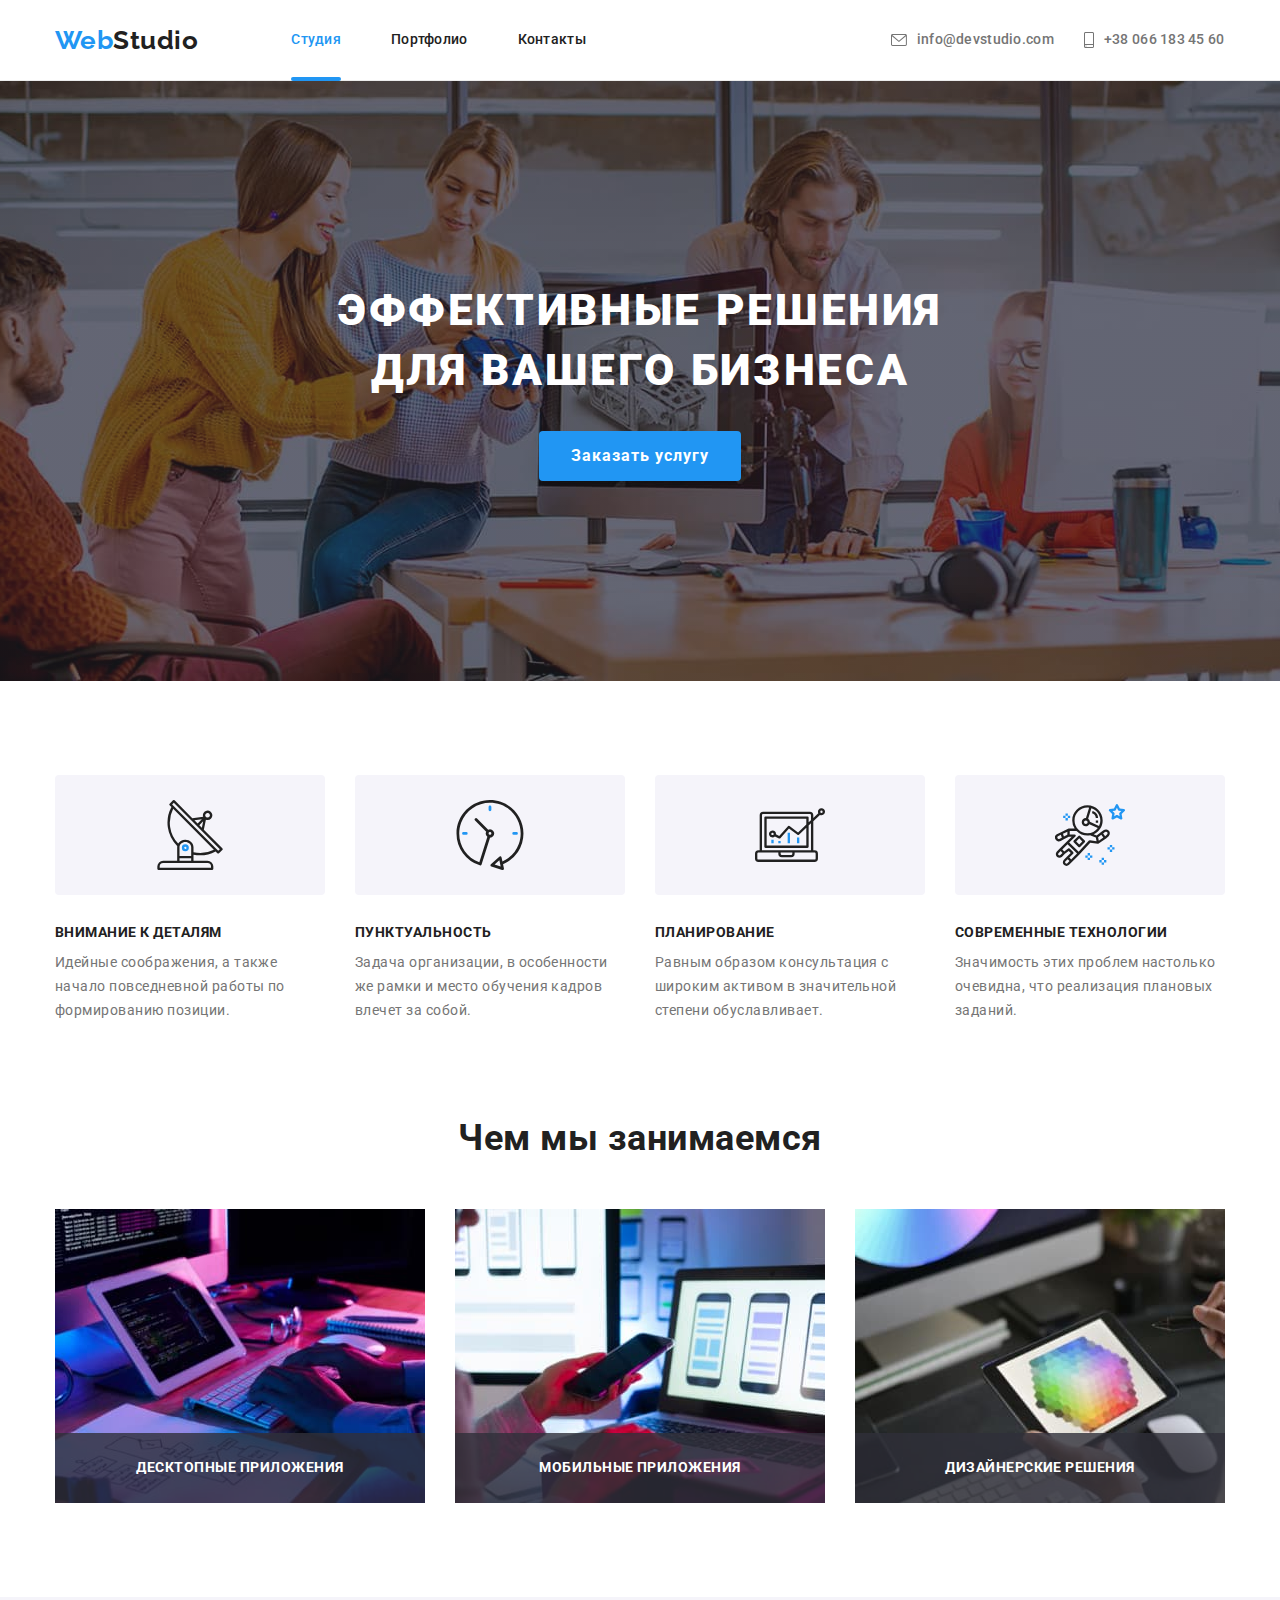
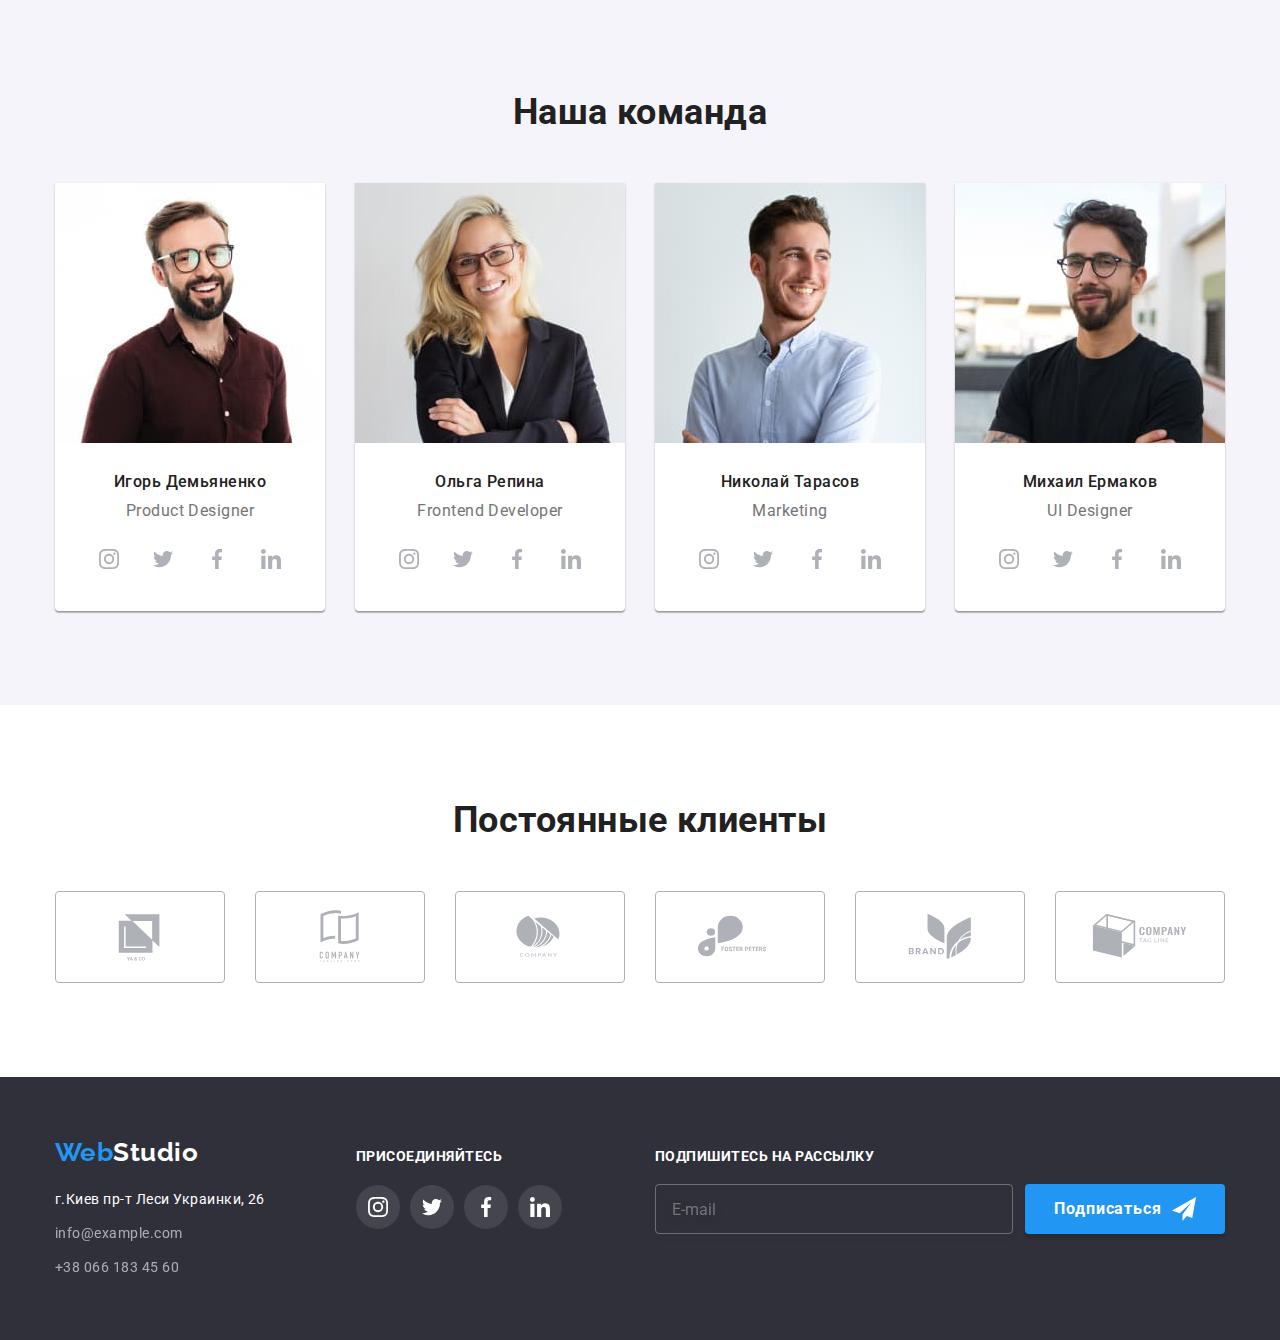
==== commit 59b99ba3: "Ready for Testing" ====
--- a/index.html
+++ b/index.html
@@ -52,33 +52,21 @@
               </li>
             </ul>
           </div>
-          <button
-            type="button"
-            class="menu-open-button is-open"
-            aria-expanded="false"
-            data-menu-button
-          >
+          <button type="button" class="menu-open-button" aria-expanded="false" data-menu-button>
             <svg width="40px" height="40px" aria-label="Menu Switcher">
-              <use class="icon-close" href="./images/icons.svg#icon-close"></use>
               <use class="icon-menu" href="./images/icons.svg#icon-menu"></use>
             </svg>
           </button>
         </nav>
       </div>
-      <div class="mob-menu">
+      <div class="mob-menu is-hidden">
+        <button type="button" class="menu-close-button" aria-expanded="false" data-menu-button>
+          <svg width="40px" height="40px" aria-label="Menu Switcher">
+            <use class="icon-close" href="./images/icons.svg#icon-close"></use>
+          </svg>
+        </button>
         <div class="container">
-          <button
-            type="button"
-            class="menu-close-button is-open"
-            aria-expanded="false"
-            data-menu-button
-          >
-            <svg width="40px" height="40px" aria-label="Menu Switcher">
-              <use class="icon-close" href="./images/icons.svg#icon-close"></use>
-              <use class="icon-menu" href="./images/icons.svg#icon-menu"></use>
-            </svg>
-          </button>
-          <div class="mob-menu__container">
+          <div class="mob-menu__top">
             <ul class="mob-menu-nav__list list">
               <li class="mob-menu-nav__item">
                 <a href="./index.html" class="mob-menu-nav__link mob-menu-nav__link--active"
@@ -92,6 +80,8 @@
                 <a href="" class="mob-menu-nav__link">Контакты</a>
               </li>
             </ul>
+          </div>
+          <div class="mob-menu__bottom">
             <ul class="mob-menu__contact-list list">
               <li class="mob-menu__contact-item">
                 <a href="tel:+380661834560" class="mob-menu__link mob-menu__link--active">
@@ -618,9 +608,9 @@
               <li class="footer__address-item">
                 <a
                   class="footer__address-link footer__address-link--opacity"
-                  href="tel:+380991111111"
+                  href="tel:+380661834560"
                   target="_blank"
-                  >+38 099 111 11 11</a
+                  >+38 066 183 45 60</a
                 >
               </li>
             </ul>
--- a/css/main.min.css
+++ b/css/main.min.css
@@ -1 +1 @@
-body{color:#757575;font-family:Roboto,sans-serif;letter-spacing:.03em}h1,h2,h3,p{margin:0}img{display:block;max-width:100%;height:auto}.portfolio__project-list,.portfolio__btn-list,.footer__address-list,.footer__social-list,.our-clients__list,.our-team__social-list,.our-team__list,.about-us__list,.features__list,.mob-menu-nav__list,.mob-menu__social-list,.mob-menu__contact-list,.contact-header__list,.site-nav__list{padding:0;margin:0;list-style:none}.portfolio__project-link,.our-clients__link,.our-team__social-link,.mob-menu__social-link{text-decoration:none}.portfolio--visually-hidden,.checkbox,.footer--visually-hidden,.features--visually-hidden{position:absolute;width:1px;height:1px;margin:-1px;border:0;padding:0;white-space:nowrap;-webkit-clip-path:inset(100%);clip-path:inset(100%);clip:rect(0 0 0 0);overflow:hidden}.backdrop{z-index:10;position:fixed;top:0;left:0;width:100%;height:100%;background-color:rgba(0,0,0,.2);opacity:1;-webkit-transition:opacity 350ms cubic-bezier(0.4, 0, 0.2, 1);transition:opacity 350ms cubic-bezier(0.4, 0, 0.2, 1)}.backdrop__is-hidden{opacity:0;pointer-events:none}.backdrop__is-hidden .backdrop__modal{-webkit-transform:translate(-50%, -50%) scale(0.8);transform:translate(-50%, -50%) scale(0.8)}.backdrop__modal{position:absolute;top:50%;left:50%;padding:40px;-webkit-transform:translate(-50%, -50%) scale(1);transform:translate(-50%, -50%) scale(1);-webkit-transition:-webkit-transform 250ms cubic-bezier(0.4, 0, 0.2, 1);transition:-webkit-transform 250ms cubic-bezier(0.4, 0, 0.2, 1);transition:transform 250ms cubic-bezier(0.4, 0, 0.2, 1);transition:transform 250ms cubic-bezier(0.4, 0, 0.2, 1), -webkit-transform 250ms cubic-bezier(0.4, 0, 0.2, 1);width:528px;height:581px;background-color:#fff;-webkit-box-shadow:0px 1px 3px rgba(0,0,0,.12),0px 1px 1px rgba(0,0,0,.14),0px 2px 1px rgba(0,0,0,.2);box-shadow:0px 1px 3px rgba(0,0,0,.12),0px 1px 1px rgba(0,0,0,.14),0px 2px 1px rgba(0,0,0,.2);border-radius:4px}.backdrop__modal-btn-close{display:-webkit-box;display:-ms-flexbox;display:flex;-webkit-box-align:center;-ms-flex-align:center;align-items:center;-webkit-box-pack:center;-ms-flex-pack:center;justify-content:center;position:fixed;top:8px;right:8px;height:30px;width:30px;fill:#000;background:#fff;border:1px solid rgba(0,0,0,.1);border-radius:50%;cursor:pointer;-webkit-transition:fill 250ms cubic-bezier(0.4, 0, 0.2, 1);transition:fill 250ms cubic-bezier(0.4, 0, 0.2, 1)}.backdrop__modal-btn-close:hover,.backdrop__modal-btn-close:focus{fill:#2196f3}.backdrop__text{display:block;text-align:center;margin-bottom:12px;font-size:20px;font-weight:700;line-height:1.17;color:#212121}.container{margin-left:auto;margin-right:auto;padding-left:15px;padding-right:15px}@media screen and (min-width: 480px){.container{width:480px}}@media screen and (min-width: 768px){.container{width:768px}}@media screen and (min-width: 1200px){.container{width:1200px}}.section{padding-top:60px;padding-bottom:60px}@media screen and (min-width: 1200px){.section{padding-top:94px;padding-bottom:94px}}.section-heading{text-align:center;margin:0;margin-bottom:30px;color:#212121;font-size:28px;font-weight:700}@media screen and (min-width: 1200px){.section-heading{font-size:36px;font-weight:700;line-height:1.17;margin-bottom:50px}}.page-header{position:fixed;top:0;left:0;z-index:9;width:100%;background-color:#fff;border-bottom:1px solid #ececec}@media screen and (min-width: 480px){.main-header{width:480px}}@media screen and (min-width: 768px){.main-header{width:768px;display:-webkit-box;display:-ms-flexbox;display:flex;-webkit-box-align:center;-ms-flex-align:center;align-items:center;-webkit-box-pack:justify;-ms-flex-pack:justify;justify-content:space-between}}@media screen and (min-width: 1200px){.main-header{width:1200px}}.site-nav{display:-webkit-box;display:-ms-flexbox;display:flex;-webkit-box-align:center;-ms-flex-align:center;align-items:center;-webkit-box-pack:justify;-ms-flex-pack:justify;justify-content:space-between;min-height:60px}@media screen and (max-width: 767px){.site-nav__list{display:none}}@media screen and (min-width: 768px){.site-nav__list{display:-webkit-box;display:-ms-flexbox;display:flex;-webkit-box-align:center;-ms-flex-align:center;align-items:center;margin-left:88px}}@media screen and (min-width: 1200px){.site-nav__list{margin-left:93px}}.site-nav__link,.contact-header__link{color:#212121;font-weight:500;font-size:14px;line-height:1.14;letter-spacing:.02em;text-decoration:none;display:-webkit-box;display:-ms-flexbox;display:flex;padding-top:32px;padding-bottom:32px;-webkit-box-align:center;-ms-flex-align:center;align-items:center;-webkit-transition:color 250ms cubic-bezier(0.4, 0, 0.2, 1);transition:color 250ms cubic-bezier(0.4, 0, 0.2, 1)}.site-nav__link:hover,.contact-header__link:hover,.site-nav__link:focus,.contact-header__link:focus{color:#2196f3}.site-nav__link--active{display:block;position:relative;color:#2196f3}.site-nav__link--active::after{content:"";display:block;position:absolute;bottom:-1px;width:100%;height:4px;background-color:#2196f3;border-radius:2px}@media screen and (min-width: 768px){.menu-container{display:-webkit-box;display:-ms-flexbox;display:flex}}.contact-header__link{color:#757575}@media screen and (min-width: 768px){.contact-header__link{font-size:12px;padding:0}}@media screen and (min-width: 1200px){.contact-header__link{font-size:14px}}.site-nav__item+.site-nav__item{margin-left:50px}@media screen and (min-width: 768px){.contact-header__item+.contact-header__item{margin-top:10px}}@media screen and (min-width: 1200px){.contact-header__item{margin-top:0px !important}.contact-header__item+.contact-header__item{margin-left:30px}}.contact-header__list{display:none}@media screen and (min-width: 768px){.contact-header__list{display:-webkit-box;display:-ms-flexbox;display:flex;-webkit-box-align:center;-ms-flex-align:center;align-items:center;-ms-flex-wrap:wrap;flex-wrap:wrap;margin-top:21px;margin-bottom:21px;margin-left:84px}}@media screen and (min-width: 1200px){.contact-header__list{display:-webkit-box;display:-ms-flexbox;display:flex;-webkit-box-align:center;-ms-flex-align:center;align-items:center;margin-left:305px}}.contact-header__icon{margin-right:10px;fill:currentColor}.menu-open-button,.menu-close-button{display:block;margin-left:auto;padding:0;border:none;background-color:rgba(0,0,0,0)}@media screen and (min-width: 768px){.menu-open-button,.menu-close-button{display:none}}.menu-open-button .icon-close,.menu-close-button .icon-close{display:none}.menu-open-button.is-open .icon-close,.menu-close-button.is-open .icon-close{display:block}.menu-open-button.is-open .icon-menu,.menu-close-button.is-open .icon-menu{display:none}.mob-menu{position:fixed;top:0;left:0;background-color:#fff;width:100vw;height:100vh;padding-top:10px;padding-bottom:48px}@media screen and (min-width: 768px){.mob-menu{display:none}}.mob-menu__container{display:-webkit-box;display:-ms-flexbox;display:flex;-webkit-box-orient:vertical;-webkit-box-direction:normal;-ms-flex-direction:column;flex-direction:column;-webkit-box-pack:justify;-ms-flex-pack:justify;justify-content:space-between;height:100%}.mob-menu__contact-item+.mob-menu__contact-item{margin-top:32px}.mob-menu__link,.mob-menu__link--active{color:#757575;font-weight:500;font-size:24px;line-height:1.17;letter-spacing:.02em;text-decoration:none;display:-webkit-box;display:-ms-flexbox;display:flex;-webkit-box-align:center;-ms-flex-align:center;align-items:center}.mob-menu__link--active{color:#2196f3;font-size:34px}.mob-menu__social-list{display:-webkit-box;display:-ms-flexbox;display:flex}.mob-menu__social-item+.mob-menu__social-item{margin-left:20px}.mob-menu__social-link{position:relative;display:-webkit-box;display:-ms-flexbox;display:flex;-webkit-box-pack:center;-ms-flex-pack:center;justify-content:center;-webkit-box-align:center;-ms-flex-align:center;align-items:center;color:#2196f3;font-size:18px;font-weight:500;line-height:1.22em;letter-spacing:.02em}.mob-menu__social-link::before{content:"";width:22px;height:0px;top:0;left:0;margin-left:-16px;border:1px solid rgba(33,33,33,.2);-webkit-transform:rotate(90deg);transform:rotate(90deg)}.mob-menu-nav__link{color:#212121;font-weight:500;font-size:40px;line-height:1.17;letter-spacing:.02em;text-decoration:none;display:-webkit-box;display:-ms-flexbox;display:flex;-webkit-box-align:center;-ms-flex-align:center;align-items:center;margin-bottom:32px;-webkit-transition:color 250ms cubic-bezier(0.4, 0, 0.2, 1);transition:color 250ms cubic-bezier(0.4, 0, 0.2, 1)}.mob-menu-nav__link:hover,.mob-menu-nav__link:focus{color:#2196f3}.mob-menu-nav__link--active{color:#2196f3}.logo{color:#212121;font-family:Raleway;font-weight:700;font-size:24px;line-height:1.17;text-decoration:none}@media screen and (min-width: 1200px){.logo{font-size:26px;line-height:1.19}}.logo--web-color{color:#2196f3}.logo__footer{display:block;margin-bottom:20px}.logo--studio-color{color:#fff}.section-hero{margin-top:60px;text-align:center;background-color:#2f303a;max-width:1600px;margin-left:auto;margin-right:auto;height:400px;padding-top:118px;padding-bottom:118px;background-image:-webkit-gradient(linear, left top, right top, from(rgba(47, 48, 58, 0.4)), to(rgba(47, 48, 58, 0.4))),url(../images/hero-bg-mobile.jpg);background-image:linear-gradient(to right, rgba(47, 48, 58, 0.4), rgba(47, 48, 58, 0.4)),url(../images/hero-bg-mobile.jpg);background-repeat:no-repeat;background-position:center;background-size:cover}@media(min-device-pixel-ratio: 2),(-webkit-min-device-pixel-ratio: 2),(min-resolution: 192dpi),(min-resolution: 2dppx){.section-hero{background-image:-webkit-gradient(linear, left top, right top, from(rgba(47, 48, 58, 0.4)), to(rgba(47, 48, 58, 0.4))),url(../images/hero-bg-mobile-2x.jpg);background-image:linear-gradient(to right, rgba(47, 48, 58, 0.4), rgba(47, 48, 58, 0.4)),url(../images/hero-bg-mobile-2x.jpg)}}@media screen and (min-width: 768px){.section-hero{margin-top:80px;background-image:-webkit-gradient(linear, left top, right top, from(rgba(47, 48, 58, 0.4)), to(rgba(47, 48, 58, 0.4))),url(../images/hero-bg-tablet.jpg);background-image:linear-gradient(to right, rgba(47, 48, 58, 0.4), rgba(47, 48, 58, 0.4)),url(../images/hero-bg-tablet.jpg)}}@media screen and (min-width: 768px)and (min-device-pixel-ratio: 2),screen and (min-width: 768px)and (-webkit-min-device-pixel-ratio: 2),screen and (min-width: 768px)and (min-resolution: 192dpi),screen and (min-width: 768px)and (min-resolution: 2dppx){.section-hero{background-image:-webkit-gradient(linear, left top, right top, from(rgba(47, 48, 58, 0.4)), to(rgba(47, 48, 58, 0.4))),url(../images/hero-bg-tablet-2x.jpg);background-image:linear-gradient(to right, rgba(47, 48, 58, 0.4), rgba(47, 48, 58, 0.4)),url(../images/hero-bg-tablet-2x.jpg)}}@media screen and (min-width: 1200px){.section-hero{height:600px;margin-top:81px;padding-top:200px;padding-bottom:200px;background-image:-webkit-gradient(linear, left top, right top, from(rgba(47, 48, 58, 0.4)), to(rgba(47, 48, 58, 0.4))),url(../images/hero-bg-desktop.jpg);background-image:linear-gradient(to right, rgba(47, 48, 58, 0.4), rgba(47, 48, 58, 0.4)),url(../images/hero-bg-desktop.jpg)}}@media screen and (min-width: 1200px)and (min-device-pixel-ratio: 2),screen and (min-width: 1200px)and (-webkit-min-device-pixel-ratio: 2),screen and (min-width: 1200px)and (min-resolution: 192dpi),screen and (min-width: 1200px)and (min-resolution: 2dppx){.section-hero{background-image:-webkit-gradient(linear, left top, right top, from(rgba(47, 48, 58, 0.4)), to(rgba(47, 48, 58, 0.4))),url(../images/hero-bg-desktop-2x.jpg);background-image:linear-gradient(to right, rgba(47, 48, 58, 0.4), rgba(47, 48, 58, 0.4)),url(../images/hero-bg-desktop-2x.jpg)}}.section-heading--hero{color:#fff;font-weight:900;font-size:26px;line-height:1.36;letter-spacing:.06em;text-transform:uppercase;margin-left:auto;margin-right:auto;margin-bottom:30px}@media screen and (min-width: 480px){.section-heading--hero{width:360px}}@media screen and (min-width: 768px){.section-heading--hero{width:360px}}@media screen and (min-width: 1200px){.section-heading--hero{font-size:44px;width:696px}}.button--accent{background-color:#2196f3;color:#fff;cursor:pointer;font-weight:700;font-size:16px;line-height:1.9;-webkit-box-align:center;-ms-flex-align:center;align-items:center;text-align:center;letter-spacing:.06em;border-radius:4px;border:rgba(0,0,0,0);-webkit-box-shadow:0px 4px 4px rgba(0,0,0,.15);box-shadow:0px 4px 4px rgba(0,0,0,.15);padding-top:10px;padding-right:32px;padding-bottom:10px;padding-left:32px;-webkit-transition:background-color 250ms cubic-bezier(0.4, 0, 0.2, 1);transition:background-color 250ms cubic-bezier(0.4, 0, 0.2, 1)}.button--accent:hover{background-color:#188ce8}@media screen and (min-width: 768px){.features__list{display:-webkit-box;display:-ms-flexbox;display:flex;-ms-flex-wrap:wrap;flex-wrap:wrap}}@media screen and (min-width: 768px){.features__item{width:354px}.features__item:nth-child(2n+2){margin-left:30px}}@media screen and (min-width: 1200px){.features__item{width:270px}}.features__item+.features__item{margin-top:30px}@media screen and (min-width: 768px){.features__item+.features__item{margin-top:0px}}@media screen and (min-width: 1200px){.features__item+.features__item{margin-top:0px;margin-left:30px}}.features__icon-container{display:-webkit-box;display:-ms-flexbox;display:flex;-webkit-box-pack:center;-ms-flex-pack:center;justify-content:center;-webkit-box-align:center;-ms-flex-align:center;align-items:center;height:120px;margin-bottom:30px;border-radius:4px;background-color:#f5f4fa}.features__heading{color:#212121;font-weight:700;font-size:14px;line-height:1.14;text-transform:uppercase;margin:0;margin-bottom:10px}@media screen and (max-width: 767px){.features__heading{text-align:center}}.features-text{font-size:14px;line-height:1.71;margin:0}.about-us{display:none}@media screen and (min-width: 480px){.about-us{font-size:26px}}@media screen and (min-width: 1200px){.about-us{padding-top:0px;padding-bottom:94px;display:block}}.about-us__list{display:-webkit-box;display:-ms-flexbox;display:flex;-webkit-box-pack:center;-ms-flex-pack:center;justify-content:center;-webkit-box-align:center;-ms-flex-align:center;align-items:center}.about-us__item+.about-us__item{margin-left:30px}.about-us__card-container{position:relative}.about-us__text-container{position:absolute;bottom:0%;left:0%;width:100%;background-color:rgba(47,48,58,.8)}.about-us__text{display:-webkit-box;display:-ms-flexbox;display:flex;-webkit-box-pack:center;-ms-flex-pack:center;justify-content:center;-webkit-box-align:center;-ms-flex-align:center;align-items:center;height:70px;font-weight:700;font-size:14px;text-transform:uppercase;text-align:center;line-height:1.14;color:#fff}.our-team{background-color:#f5f4fa}@media screen and (min-width: 768px){.our-team__list{display:-webkit-box;display:-ms-flexbox;display:flex;-ms-flex-wrap:wrap;flex-wrap:wrap}}@media screen and (min-width: 1200px){.our-team__list{display:-webkit-box;display:-ms-flexbox;display:flex;-webkit-box-align:center;-ms-flex-align:center;align-items:center;-webkit-box-pack:center;-ms-flex-pack:center;justify-content:center}}.our-team__description-container{padding-top:30px;padding-bottom:30px;padding-right:32px;padding-left:32px}.our-team__item{background-color:#fff;-webkit-box-shadow:0px 1px 3px rgba(0,0,0,.12),0px 1px 1px rgba(0,0,0,.14),0px 2px 1px rgba(0,0,0,.2);box-shadow:0px 1px 3px rgba(0,0,0,.12),0px 1px 1px rgba(0,0,0,.14),0px 2px 1px rgba(0,0,0,.2);border-radius:0px 0px 4px 4px}.our-team__item+.our-team__item{margin-top:30px}@media screen and (min-width: 768px){.our-team__item+.our-team__item{margin-top:0px}}@media screen and (min-width: 1200px){.our-team__item+.our-team__item{margin-top:0px;margin-left:30px}}@media screen and (min-width: 768px){.our-team__item:nth-child(2n+2){margin-left:30px}}@media screen and (min-width: 768px){.our-team__item:nth-child(n+3){margin-top:30px}}@media screen and (min-width: 1200px){.our-team__item:nth-child(n+3){margin-top:0px}}@media screen and (min-width: 480px){.our-team__img{width:450px}}@media screen and (min-width: 768px){.our-team__img{width:354px}}@media screen and (min-width: 1200px){.our-team__img{width:270px}}.our-team__name{font-weight:500;font-size:16px;line-height:1.18;text-align:center;color:#212121;margin-bottom:10px}.our-team__position-name{font-size:16px;line-height:1.18;text-align:center}.our-team__social-list{display:-webkit-box;display:-ms-flexbox;display:flex;-webkit-box-pack:center;-ms-flex-pack:center;justify-content:center;-ms-flex-line-pack:center;align-content:center;margin-top:16px}.our-team__social-link{display:-webkit-box;display:-ms-flexbox;display:flex;-webkit-box-pack:center;-ms-flex-pack:center;justify-content:center;-webkit-box-align:center;-ms-flex-align:center;align-items:center;width:44px;height:44px;fill:#afb1b8;border-radius:50%;-webkit-transition:fill 250ms cubic-bezier(0.4, 0, 0.2, 1),background-color 250ms cubic-bezier(0.4, 0, 0.2, 1);transition:fill 250ms cubic-bezier(0.4, 0, 0.2, 1),background-color 250ms cubic-bezier(0.4, 0, 0.2, 1)}.our-team__social-link:hover,.our-team__social-link:focus{fill:#fff;background-color:#2196f3}.our-team__social-item:not(:last-child){margin-right:10px}@media screen and (min-width: 480px){.our-clients__list{display:-webkit-box;display:-ms-flexbox;display:flex;-ms-flex-wrap:wrap;flex-wrap:wrap}}.our-clients__item{margin-bottom:10px}@media screen and (min-width: 480px){.our-clients__item:nth-child(n+1){margin-bottom:0px}.our-clients__item:nth-child(2n){margin-left:30px}.our-clients__item:nth-child(n+3){margin-top:30px}}@media screen and (min-width: 768px){.our-clients__item:nth-child(n+1){margin-left:0px;margin-top:0px}.our-clients__item:not(:nth-child(3n+3)){margin-right:30px}.our-clients__item:nth-child(-n+3){margin-bottom:30px}}@media screen and (min-width: 1200px){.our-clients__item:nth-child(n+1){margin-right:0px;margin-bottom:0px}.our-clients__item+.our-clients__item{margin-left:30px}}.our-clients__link{display:-webkit-box;display:-ms-flexbox;display:flex;-webkit-box-pack:center;-ms-flex-pack:center;justify-content:center;-webkit-box-align:center;-ms-flex-align:center;align-items:center;height:92px;fill:#afb1b8;border:1px solid #afb1b8;border-radius:4px;-webkit-transition:fill 250ms cubic-bezier(0.4, 0, 0.2, 1),border 250ms cubic-bezier(0.4, 0, 0.2, 1);transition:fill 250ms cubic-bezier(0.4, 0, 0.2, 1),border 250ms cubic-bezier(0.4, 0, 0.2, 1)}.our-clients__link:focus,.our-clients__link:hover{fill:#2196f3;border:1px solid #2196f3}@media screen and (min-width: 480px){.our-clients__link{width:210px}}@media screen and (min-width: 768px){.our-clients__link{width:226px}}@media screen and (min-width: 1200px){.our-clients__link{width:170px}}.footer{background-color:#2f303a;padding-top:60px;padding-bottom:60px}.footer__positioning{text-align:center}@media screen and (min-width: 768px){.footer__positioning{display:-webkit-box;display:-ms-flexbox;display:flex;-ms-flex-wrap:wrap;flex-wrap:wrap;-webkit-box-pack:center;-ms-flex-pack:center;justify-content:center}}@media screen and (min-width: 1200px){.footer__positioning{display:-webkit-box;display:-ms-flexbox;display:flex;-webkit-box-align:baseline;-ms-flex-align:baseline;align-items:baseline;text-align:left;-ms-flex-wrap:nowrap;flex-wrap:nowrap}}.footer__contacts-container{-webkit-box-flex:1;-ms-flex-positive:1;flex-grow:1;margin-bottom:60px}@media screen and (min-width: 768px){.footer__contacts-container{-webkit-box-flex:0;-ms-flex-positive:0;flex-grow:0;margin-right:165px}}@media screen and (min-width: 1200px){.footer__contacts-container{-webkit-box-flex:1;-ms-flex-positive:1;flex-grow:1;margin-bottom:0px;margin-right:70px}}.footer__address-item+.footer__address-item{display:block;margin-top:10px}.footer__address-link{color:#fff;font-style:normal;text-decoration:none;font-size:14px;line-height:1.71;-webkit-transition:color 250ms cubic-bezier(0.4, 0, 0.2, 1);transition:color 250ms cubic-bezier(0.4, 0, 0.2, 1)}.footer__address-link:hover,.footer__address-link:focus{color:#2196f3}.footer__address-link--opacity{opacity:.6}.footer__social-heading{color:#fff;font-weight:700;font-size:14px;line-height:1.14;text-transform:uppercase;margin-bottom:20px}.footer__social-list{display:-webkit-box;display:-ms-flexbox;display:flex;-webkit-box-pack:center;-ms-flex-pack:center;justify-content:center;-ms-flex-line-pack:center;align-content:center}.footer__social-link{display:-webkit-box;display:-ms-flexbox;display:flex;-webkit-box-pack:center;-ms-flex-pack:center;justify-content:center;-webkit-box-align:center;-ms-flex-align:center;align-items:center;width:44px;height:44px;fill:#fff;background-color:rgba(255,255,255,.1019607843);border-radius:50%;-webkit-transition:background-color 250ms cubic-bezier(0.4, 0, 0.2, 1);transition:background-color 250ms cubic-bezier(0.4, 0, 0.2, 1)}.footer__social-link:focus,.footer__social-link:hover{background-color:#2196f3}.footer__social-item:not(:last-child){margin-right:10px}.footer__subscribe-container{margin-top:60px}@media screen and (min-width: 768px){.footer__subscribe-container{display:-webkit-box;display:-ms-flexbox;display:flex;-webkit-box-orient:vertical;-webkit-box-direction:normal;-ms-flex-direction:column;flex-direction:column;margin-top:0px}}@media screen and (min-width: 1200px){.footer__subscribe-container{margin-top:0px;margin-left:93px}}@media screen and (min-width: 768px){.footer__subscribe-form{display:-webkit-box;display:-ms-flexbox;display:flex;-webkit-box-orient:vertical;-webkit-box-direction:normal;-ms-flex-direction:column;flex-direction:column;-webkit-box-align:center;-ms-flex-align:center;align-items:center}}@media screen and (min-width: 1200px){.footer__subscribe-form{-webkit-box-orient:horizontal;-webkit-box-direction:normal;-ms-flex-direction:row;flex-direction:row}}.footer__email-field{background-color:rgba(0,0,0,0);padding:15px 16px;height:50px;border-radius:4px;border:1px solid rgba(255,255,255,.3);-webkit-filter:drop-shadow(0px 4px 4px rgba(0, 0, 0, 0.15));filter:drop-shadow(0px 4px 4px rgba(0, 0, 0, 0.15))}@media screen and (min-width: 480px){.footer__email-field{width:450px}}@media screen and (min-width: 1200px){.footer__email-field{width:358px}}.footer__subscribe-text{display:block;color:#fff;font-weight:700;font-size:14px;line-height:1.17;text-transform:uppercase;margin-bottom:20px}.footer__subscribe-button{background-color:#2196f3;width:200px;height:50px;-webkit-box-shadow:0px 4px 4px rgba(0,0,0,.15);box-shadow:0px 4px 4px rgba(0,0,0,.15);border-radius:4px;border-color:rgba(0,0,0,0);-webkit-transition:background-color 250ms cubic-bezier(0.4, 0, 0.2, 1),-webkit-box-shadow 250ms cubic-bezier(0.4, 0, 0.2, 1);transition:background-color 250ms cubic-bezier(0.4, 0, 0.2, 1),-webkit-box-shadow 250ms cubic-bezier(0.4, 0, 0.2, 1);transition:box-shadow 250ms cubic-bezier(0.4, 0, 0.2, 1),background-color 250ms cubic-bezier(0.4, 0, 0.2, 1);transition:box-shadow 250ms cubic-bezier(0.4, 0, 0.2, 1),background-color 250ms cubic-bezier(0.4, 0, 0.2, 1),-webkit-box-shadow 250ms cubic-bezier(0.4, 0, 0.2, 1);cursor:pointer;margin-top:20px}.footer__subscribe-button:hover,.footer__subscribe-button:focus{background-color:#188ce8}@media screen and (min-width: 1200px){.footer__subscribe-button{margin-left:12px;margin-top:0px}}.footer__button-text{display:-webkit-box;display:-ms-flexbox;display:flex;-webkit-box-pack:center;-ms-flex-pack:center;justify-content:center;-webkit-box-align:center;-ms-flex-align:center;align-items:center;color:#fff;font-weight:700;font-size:16px;letter-spacing:.06em}.footer__subcribe-icon{fill:currentColor;margin-left:10px;line-height:1.9}.contact-form{text-align:center}.contact-form__text{display:block;text-align:left;margin-bottom:4px;color:#757575;font-size:12px;line-height:1.16;letter-spacing:.01em}.contact-form__input-container{position:relative;margin-bottom:10px}.contact-form__input-container:focus-within .contact-form__input-icon{fill:#2196f3}.contact-form__input-field{width:100%;height:40px;padding:12px 42px;position:relative;border:1px solid rgba(33,33,33,.2);border-radius:4px;-webkit-transition:border-color 250ms cubic-bezier(0.4, 0, 0.2, 1);transition:border-color 250ms cubic-bezier(0.4, 0, 0.2, 1)}.contact-form__input-field:focus-within,.contact-form__input-field:hover,.contact-form__input-field:focus{outline:0;border-color:#2196f3}.contact-form__input-field-comment{width:100%;height:120px;padding:12px 16px;resize:none;border:1px solid rgba(33,33,33,.2);border-radius:4px;-webkit-transition:border-color 250ms cubic-bezier(0.4, 0, 0.2, 1);transition:border-color 250ms cubic-bezier(0.4, 0, 0.2, 1);margin-bottom:20px}.contact-form__input-field-comment:focus-within,.contact-form__input-field-comment:hover,.contact-form__input-field-comment:focus{outline:0;border-color:#2196f3}.contact-form__input-icon{position:absolute;left:13px;top:50%;-webkit-transform:translateY(-50%);transform:translateY(-50%);fill:#212121;-webkit-transition:fill 250ms cubic-bezier(0.4, 0, 0.2, 1);transition:fill 250ms cubic-bezier(0.4, 0, 0.2, 1)}.agreement{display:-webkit-box;display:-ms-flexbox;display:flex;-webkit-box-pack:center;-ms-flex-pack:center;justify-content:center;-webkit-box-align:center;-ms-flex-align:center;align-items:center;margin-bottom:30px;cursor:pointer}.checkbox-container{position:relative;display:block;width:16px;height:15px;cursor:pointer}.checkbox:checked+.checkbox__icon--checked{-webkit-transform:scale(1);transform:scale(1);opacity:1}.checkbox:checked~.checkbox__icon--unchecked{border-color:#2196f3}.checkbox:hover~.checkbox__icon--unchecked{border-color:#2196f3}.checkbox:focus~.checkbox__icon--unchecked{border-color:#2196f3}.checkbox__icon--checked{position:absolute;top:0;left:0;width:16px;height:15px;fill:currentColor;-webkit-transform:scale(0.2);transform:scale(0.2);opacity:0;-webkit-transition:opacity 250ms cubic-bezier(0.4, 0, 0.2, 1),-webkit-transform 250ms cubic-bezier(0.4, 0, 0.2, 1);transition:opacity 250ms cubic-bezier(0.4, 0, 0.2, 1),-webkit-transform 250ms cubic-bezier(0.4, 0, 0.2, 1);transition:transform 250ms cubic-bezier(0.4, 0, 0.2, 1),opacity 250ms cubic-bezier(0.4, 0, 0.2, 1);transition:transform 250ms cubic-bezier(0.4, 0, 0.2, 1),opacity 250ms cubic-bezier(0.4, 0, 0.2, 1),-webkit-transform 250ms cubic-bezier(0.4, 0, 0.2, 1)}.checkbox__icon--unchecked{position:absolute;top:0;left:0;display:block;width:16px;height:15px;border:2px solid #212121;border-radius:2px;-webkit-transition:border-color 250ms cubic-bezier(0.4, 0, 0.2, 1);transition:border-color 250ms cubic-bezier(0.4, 0, 0.2, 1)}.agreement__label{line-height:1.71;font-size:14px;color:#757575;margin-left:7px}.agreement__link{color:#2196f3;-webkit-text-decoration-line:underline;text-decoration-line:underline}.contact-form__submit-button{padding-left:56px;padding-right:56px;padding-top:10px;padding-bottom:10px;color:#fff;background-color:#2196f3;font-size:16px;font-weight:700;line-height:1.87;-webkit-box-shadow:0px 4px 4px rgba(0,0,0,.15);box-shadow:0px 4px 4px rgba(0,0,0,.15);border-radius:4px;border-color:rgba(0,0,0,0);cursor:pointer;-webkit-transition:background-color 250ms cubic-bezier(0.4, 0, 0.2, 1),-webkit-box-shadow 250ms cubic-bezier(0.4, 0, 0.2, 1);transition:background-color 250ms cubic-bezier(0.4, 0, 0.2, 1),-webkit-box-shadow 250ms cubic-bezier(0.4, 0, 0.2, 1);transition:box-shadow 250ms cubic-bezier(0.4, 0, 0.2, 1),background-color 250ms cubic-bezier(0.4, 0, 0.2, 1);transition:box-shadow 250ms cubic-bezier(0.4, 0, 0.2, 1),background-color 250ms cubic-bezier(0.4, 0, 0.2, 1),-webkit-box-shadow 250ms cubic-bezier(0.4, 0, 0.2, 1)}.contact-form__submit-button:hover,.contact-form__submit-button:focus{background-color:#188ce8}.portfolio{margin-top:60px}@media screen and (min-width: 768px){.portfolio{margin-top:80px}}.portfolio__btn-list{display:-webkit-box;display:-ms-flexbox;display:flex;margin-bottom:25px;-webkit-box-pack:start;-ms-flex-pack:start;justify-content:flex-start;-ms-flex-wrap:wrap;flex-wrap:wrap}.portfolio__btn-list .portfolio__btn-name{padding-top:6px;padding-right:22px;padding-bottom:6px;padding-left:22px}@media screen and (min-width: 768px){.portfolio__btn-list{margin-bottom:30px;-webkit-box-pack:center;-ms-flex-pack:center;justify-content:center}}@media screen and (min-width: 1200px){.portfolio__btn-list{-webkit-box-pack:center;-ms-flex-pack:center;justify-content:center;-ms-flex-wrap:none;flex-wrap:none;margin-bottom:50px}.portfolio__btn-list .portfolio__btn-name{padding-top:6px;padding-right:22px;padding-bottom:6px;padding-left:22px}}.portfolio__btn-item{margin-right:8px;margin-bottom:15px}@media screen and (min-width: 768px){.portfolio__btn-item{margin-bottom:0px}.portfolio__btn-item:last-child{margin-right:0px}}@media screen and (min-width: 1200px){.portfolio__btn-item{margin-right:0px}.portfolio__btn-item+.portfolio__btn-item{margin-left:8px}}.portfolio__btn-name{background-color:#f5f4fa;color:#212121;border-radius:4px;border:rgba(0,0,0,0);font-weight:500;font-size:16px;line-height:1.6;text-align:center;cursor:pointer;-webkit-transition:background-color 250ms cubic-bezier(0.4, 0, 0.2, 1),color 250ms cubic-bezier(0.4, 0, 0.2, 1),-webkit-box-shadow 250ms cubic-bezier(0.4, 0, 0.2, 1);transition:background-color 250ms cubic-bezier(0.4, 0, 0.2, 1),color 250ms cubic-bezier(0.4, 0, 0.2, 1),-webkit-box-shadow 250ms cubic-bezier(0.4, 0, 0.2, 1);transition:background-color 250ms cubic-bezier(0.4, 0, 0.2, 1),color 250ms cubic-bezier(0.4, 0, 0.2, 1),box-shadow 250ms cubic-bezier(0.4, 0, 0.2, 1);transition:background-color 250ms cubic-bezier(0.4, 0, 0.2, 1),color 250ms cubic-bezier(0.4, 0, 0.2, 1),box-shadow 250ms cubic-bezier(0.4, 0, 0.2, 1),-webkit-box-shadow 250ms cubic-bezier(0.4, 0, 0.2, 1)}.portfolio__btn-name:hover,.portfolio__btn-name:focus,.portfolio__btn-name--active{color:#fff;background-color:#2196f3;-webkit-box-shadow:0px 3px 1px rgba(0,0,0,.1),0px 1px 2px rgba(0,0,0,.08),0px 2px 2px rgba(0,0,0,.12);box-shadow:0px 3px 1px rgba(0,0,0,.1),0px 1px 2px rgba(0,0,0,.08),0px 2px 2px rgba(0,0,0,.12)}.portfolio__project-list{display:-webkit-box;display:-ms-flexbox;display:flex;-ms-flex-wrap:wrap;flex-wrap:wrap}@media screen and (min-width: 480px){.portfolio__project-item{margin-bottom:30px}.portfolio__project-item:last-child{margin-bottom:0px}}@media screen and (min-width: 768px){.portfolio__project-item:nth-child(2n+2){margin-left:30px}}@media screen and (min-width: 1200px){.portfolio__project-item:nth-child(n+1){margin-left:0px;margin-bottom:0px}.portfolio__project-item:nth-child(3n+2){margin-left:30px;margin-right:30px}.portfolio__project-item:nth-child(n+4){margin-top:30px}}.portfolio__project-link{display:block;-webkit-transition:-webkit-box-shadow 250ms cubic-bezier(0.4, 0, 0.2, 1);transition:-webkit-box-shadow 250ms cubic-bezier(0.4, 0, 0.2, 1);transition:box-shadow 250ms cubic-bezier(0.4, 0, 0.2, 1);transition:box-shadow 250ms cubic-bezier(0.4, 0, 0.2, 1), -webkit-box-shadow 250ms cubic-bezier(0.4, 0, 0.2, 1);height:100%}.portfolio__project-link:hover,.portfolio__project-link:focus{-webkit-box-shadow:0px 1px 1px rgba(0,0,0,.12),0px 4px 4px rgba(0,0,0,.06),1px 4px 6px rgba(0,0,0,.16);box-shadow:0px 1px 1px rgba(0,0,0,.12),0px 4px 4px rgba(0,0,0,.06),1px 4px 6px rgba(0,0,0,.16);-webkit-transform:translateY(0%);transform:translateY(0%)}@media screen and (min-width: 768px){.portfolio__project-link{width:354px;display:-webkit-box;display:-ms-flexbox;display:flex;-webkit-box-orient:vertical;-webkit-box-direction:normal;-ms-flex-direction:column;flex-direction:column}}@media screen and (min-width: 1200px){.portfolio__project-link{width:370px}}.portfolio__project-overlay{position:relative;overflow:hidden}@media screen and (min-width: 480px){.portfolio__project-img{width:450px}}@media screen and (min-width: 768px){.portfolio__project-img{width:354px}}@media screen and (min-width: 1200px){.portfolio__project-img{width:370px}}.portfolio__project-text{position:absolute;bottom:0;left:0;width:100%;height:100%;padding-left:24px;padding-right:24px;padding-top:63px;padding-bottom:63px;text-align:left;font-weight:400;font-size:18px;line-height:1.55;background-color:rgba(33,150,243,.9019607843);color:#fff;-webkit-transform:translateY(100%);transform:translateY(100%);-webkit-transition:-webkit-transform 250ms cubic-bezier(0.4, 0, 0.2, 1);transition:-webkit-transform 250ms cubic-bezier(0.4, 0, 0.2, 1);transition:transform 250ms cubic-bezier(0.4, 0, 0.2, 1);transition:transform 250ms cubic-bezier(0.4, 0, 0.2, 1), -webkit-transform 250ms cubic-bezier(0.4, 0, 0.2, 1)}.portfolio__project-link:hover .portfolio__project-text{-webkit-transform:translateY(0);transform:translateY(0)}.portfolio__project-link:focus .portfolio__project-text{-webkit-transform:translateY(0);transform:translateY(0)}.portfolio__project-description{-webkit-box-flex:1;-ms-flex-positive:1;flex-grow:1;padding-top:20px;padding-right:24px;padding-bottom:20px;padding-left:24px;border-bottom:1px solid #eee;border-left:1px solid #eee;border-right:1px solid #eee}.portfolio__project-name{color:#212121;font-weight:700;font-size:18px;line-height:2;letter-spacing:.06em;margin-bottom:4px}.portfolio__project-type{color:#757575;font-size:16px;line-height:1.88}/*# sourceMappingURL=main.min.css.map */+body{color:#757575;font-family:Roboto,sans-serif;letter-spacing:.03em}h1,h2,h3,p{margin:0}img{display:block;max-width:100%;height:auto}.portfolio__project-list,.portfolio__btn-list,.footer__address-list,.footer__social-list,.our-clients__list,.our-team__social-list,.our-team__list,.about-us__list,.features__list,.mob-menu-nav__list,.mob-menu__social-list,.mob-menu__contact-list,.contact-header__list,.site-nav__list{padding:0;margin:0;list-style:none}.portfolio__project-link,.our-clients__link,.our-team__social-link,.mob-menu__social-link{text-decoration:none}.portfolio--visually-hidden,.checkbox,.footer--visually-hidden,.features--visually-hidden{position:absolute;width:1px;height:1px;margin:-1px;border:0;padding:0;white-space:nowrap;-webkit-clip-path:inset(100%);clip-path:inset(100%);clip:rect(0 0 0 0);overflow:hidden}.backdrop{z-index:10;position:fixed;top:0;left:0;width:100%;height:100%;background-color:rgba(0,0,0,.2);opacity:1;-webkit-transition:opacity 350ms cubic-bezier(0.4, 0, 0.2, 1);transition:opacity 350ms cubic-bezier(0.4, 0, 0.2, 1)}.backdrop__is-hidden{opacity:0;pointer-events:none}.backdrop__is-hidden .backdrop__modal{-webkit-transform:translate(-50%, -50%) scale(0.8);transform:translate(-50%, -50%) scale(0.8)}.backdrop__modal{position:absolute;top:50%;left:50%;padding:40px;-webkit-transform:translate(-50%, -50%) scale(1);transform:translate(-50%, -50%) scale(1);-webkit-transition:-webkit-transform 250ms cubic-bezier(0.4, 0, 0.2, 1);transition:-webkit-transform 250ms cubic-bezier(0.4, 0, 0.2, 1);transition:transform 250ms cubic-bezier(0.4, 0, 0.2, 1);transition:transform 250ms cubic-bezier(0.4, 0, 0.2, 1), -webkit-transform 250ms cubic-bezier(0.4, 0, 0.2, 1);width:90%;background-color:#fff;-webkit-box-shadow:0px 1px 3px rgba(0,0,0,.12),0px 1px 1px rgba(0,0,0,.14),0px 2px 1px rgba(0,0,0,.2);box-shadow:0px 1px 3px rgba(0,0,0,.12),0px 1px 1px rgba(0,0,0,.14),0px 2px 1px rgba(0,0,0,.2);border-radius:4px}@media screen and (min-width: 480px){.backdrop__modal{width:450px;height:609px}}@media screen and (min-width: 1200px){.backdrop__modal{width:528px;height:581px}}.backdrop__modal-btn-close{display:-webkit-box;display:-ms-flexbox;display:flex;-webkit-box-align:center;-ms-flex-align:center;align-items:center;-webkit-box-pack:center;-ms-flex-pack:center;justify-content:center;position:fixed;top:8px;right:8px;height:30px;width:30px;fill:#000;background:#fff;border:1px solid rgba(0,0,0,.1);border-radius:50%;cursor:pointer;-webkit-transition:fill 250ms cubic-bezier(0.4, 0, 0.2, 1);transition:fill 250ms cubic-bezier(0.4, 0, 0.2, 1)}.backdrop__modal-btn-close:hover,.backdrop__modal-btn-close:focus{fill:#2196f3}.backdrop__text{display:block;text-align:center;margin-bottom:12px;font-size:20px;font-weight:700;line-height:1.17;color:#212121}.container{margin-left:auto;margin-right:auto;padding-left:15px;padding-right:15px}@media screen and (min-width: 480px){.container{width:480px}}@media screen and (min-width: 768px){.container{width:768px}}@media screen and (min-width: 1200px){.container{width:1200px}}.section{padding-top:60px;padding-bottom:60px}@media screen and (min-width: 1200px){.section{padding-top:94px;padding-bottom:94px}}.section-heading{text-align:center;margin:0;margin-bottom:30px;color:#212121;font-size:28px;font-weight:700}@media screen and (min-width: 1200px){.section-heading{font-size:36px;font-weight:700;line-height:1.17;margin-bottom:50px}}.is-hidden{opacity:0;visibility:hidden;pointer-events:none}.no-scroll{overflow:hidden}.page-header{position:fixed;top:0;left:0;z-index:9;width:100%;background-color:#fff;border-bottom:1px solid #ececec}@media screen and (min-width: 480px){.main-header{width:480px}}@media screen and (min-width: 768px){.main-header{width:768px;display:-webkit-box;display:-ms-flexbox;display:flex;-webkit-box-align:center;-ms-flex-align:center;align-items:center;-webkit-box-pack:justify;-ms-flex-pack:justify;justify-content:space-between}}@media screen and (min-width: 1200px){.main-header{width:1200px}}.site-nav{display:-webkit-box;display:-ms-flexbox;display:flex;-webkit-box-align:center;-ms-flex-align:center;align-items:center;-webkit-box-pack:justify;-ms-flex-pack:justify;justify-content:space-between;min-height:60px}@media screen and (max-width: 767px){.site-nav__list{display:none}}@media screen and (min-width: 768px){.site-nav__list{display:-webkit-box;display:-ms-flexbox;display:flex;-webkit-box-align:center;-ms-flex-align:center;align-items:center;margin-left:88px}}@media screen and (min-width: 1200px){.site-nav__list{margin-left:93px}}.site-nav__link,.contact-header__link{color:#212121;font-weight:500;font-size:14px;line-height:1.14;letter-spacing:.02em;text-decoration:none;display:-webkit-box;display:-ms-flexbox;display:flex;padding-top:32px;padding-bottom:32px;-webkit-box-align:center;-ms-flex-align:center;align-items:center;-webkit-transition:color 250ms cubic-bezier(0.4, 0, 0.2, 1);transition:color 250ms cubic-bezier(0.4, 0, 0.2, 1)}.site-nav__link:hover,.contact-header__link:hover,.site-nav__link:focus,.contact-header__link:focus{color:#2196f3}.site-nav__link--active{display:block;position:relative;color:#2196f3}.site-nav__link--active::after{content:"";display:block;position:absolute;bottom:-1px;width:100%;height:4px;background-color:#2196f3;border-radius:2px}@media screen and (min-width: 768px){.menu-container{display:-webkit-box;display:-ms-flexbox;display:flex}}.contact-header__link{color:#757575}@media screen and (min-width: 768px){.contact-header__link{font-size:12px;padding:0}}@media screen and (min-width: 1200px){.contact-header__link{font-size:14px}}.site-nav__item+.site-nav__item{margin-left:50px}@media screen and (min-width: 768px){.contact-header__item+.contact-header__item{margin-top:10px}}@media screen and (min-width: 1200px){.contact-header__item{margin-top:0px !important}.contact-header__item+.contact-header__item{margin-left:30px}}.contact-header__list{display:none}@media screen and (min-width: 768px){.contact-header__list{display:-webkit-box;display:-ms-flexbox;display:flex;-webkit-box-align:center;-ms-flex-align:center;align-items:center;-ms-flex-wrap:wrap;flex-wrap:wrap;margin-top:21px;margin-bottom:21px;margin-left:84px}}@media screen and (min-width: 1200px){.contact-header__list{display:-webkit-box;display:-ms-flexbox;display:flex;-webkit-box-align:center;-ms-flex-align:center;align-items:center;margin-left:305px}}.contact-header__icon{margin-right:10px;fill:currentColor}.menu-open-button,.menu-close-button{position:fixed;top:10px;right:15px;display:block;margin-left:auto;padding:0;border:none;background-color:rgba(0,0,0,0)}@media screen and (min-width: 768px){.menu-open-button,.menu-close-button{display:none}}.menu-open-button .icon-menu:hover,.menu-open-button .icon-menu:focus,.menu-open-button .icon-close:hover,.menu-open-button .icon-close:focus,.menu-close-button .icon-menu:hover,.menu-close-button .icon-menu:focus,.menu-close-button .icon-close:hover,.menu-close-button .icon-close:focus{fill:#2196f3}.mob-menu{position:fixed;top:0;left:0;z-index:1;background-color:#fff;width:100vw;height:100%;padding-top:48px;padding-bottom:48px}.mob-menu .container{display:-webkit-box;display:-ms-flexbox;display:flex;-webkit-box-orient:vertical;-webkit-box-direction:normal;-ms-flex-direction:column;flex-direction:column;-webkit-box-pack:justify;-ms-flex-pack:justify;justify-content:space-between;height:100%;overflow-y:auto;padding-left:40px;padding-right:40px}@media screen and (min-width: 768px){.mob-menu{display:none}}.mob-menu__contact-item+.mob-menu__contact-item{margin-top:32px}.mob-menu__link,.mob-menu__link--active{color:#757575;font-weight:500;font-size:24px;line-height:1.17;letter-spacing:.02em;text-decoration:none;display:-webkit-box;display:-ms-flexbox;display:flex;-webkit-box-align:center;-ms-flex-align:center;align-items:center}.mob-menu__link--active{color:#2196f3;font-size:29px}@media screen and (min-width: 480px){.mob-menu__link--active{font-size:34px}}.mob-menu__social-list{display:-webkit-box;display:-ms-flexbox;display:flex;-ms-flex-wrap:wrap;flex-wrap:wrap;margin-top:64px}.mob-menu__social-item{padding-right:5px}.mob-menu__social-item+.mob-menu__social-item{padding-left:5px;border-left:1px solid rgba(33,33,33,.2)}.mob-menu__social-item:last-child{padding-right:0px}@media screen and (min-width: 480px){.mob-menu__social-item{padding-right:10px}.mob-menu__social-item+.mob-menu__social-item{padding-left:10px;border-left:1px solid rgba(33,33,33,.2)}.mob-menu__social-item:last-child{padding-right:0px}}.mob-menu__social-link{position:relative;display:-webkit-box;display:-ms-flexbox;display:flex;-webkit-box-pack:center;-ms-flex-pack:center;justify-content:center;-webkit-box-align:center;-ms-flex-align:center;align-items:center;color:#2196f3;font-size:15px;font-weight:500;line-height:1.22em;letter-spacing:.02em}@media screen and (min-width: 480px){.mob-menu__social-link{font-size:18px}}.mob-menu-nav__link{color:#212121;font-weight:500;font-size:40px;line-height:1.17;letter-spacing:.02em;text-decoration:none;display:-webkit-box;display:-ms-flexbox;display:flex;-webkit-box-align:center;-ms-flex-align:center;align-items:center;margin-bottom:32px;-webkit-transition:color 250ms cubic-bezier(0.4, 0, 0.2, 1);transition:color 250ms cubic-bezier(0.4, 0, 0.2, 1)}.mob-menu-nav__link:hover,.mob-menu-nav__link:focus{color:#2196f3}.mob-menu-nav__link--active{color:#2196f3}.logo{color:#212121;font-family:Raleway;font-weight:700;font-size:24px;line-height:1.17;text-decoration:none}@media screen and (min-width: 1200px){.logo{font-size:26px;line-height:1.19}}.logo--web-color{color:#2196f3}.logo__footer{display:block;margin-bottom:20px}.logo--studio-color{color:#fff}.section-hero{margin-top:60px;text-align:center;background-color:#2f303a;max-width:1600px;margin-left:auto;margin-right:auto;height:400px;padding-top:118px;padding-bottom:118px;background-image:-webkit-gradient(linear, left top, right top, from(rgba(47, 48, 58, 0.4)), to(rgba(47, 48, 58, 0.4))),url(../images/hero-bg-mobile.jpg);background-image:linear-gradient(to right, rgba(47, 48, 58, 0.4), rgba(47, 48, 58, 0.4)),url(../images/hero-bg-mobile.jpg);background-repeat:no-repeat;background-position:center;background-size:cover}@media(min-device-pixel-ratio: 2),(-webkit-min-device-pixel-ratio: 2),(min-resolution: 192dpi),(min-resolution: 2dppx){.section-hero{background-image:-webkit-gradient(linear, left top, right top, from(rgba(47, 48, 58, 0.4)), to(rgba(47, 48, 58, 0.4))),url(../images/hero-bg-mobile-2x.jpg);background-image:linear-gradient(to right, rgba(47, 48, 58, 0.4), rgba(47, 48, 58, 0.4)),url(../images/hero-bg-mobile-2x.jpg)}}@media screen and (min-width: 768px){.section-hero{margin-top:80px;background-image:-webkit-gradient(linear, left top, right top, from(rgba(47, 48, 58, 0.4)), to(rgba(47, 48, 58, 0.4))),url(../images/hero-bg-tablet.jpg);background-image:linear-gradient(to right, rgba(47, 48, 58, 0.4), rgba(47, 48, 58, 0.4)),url(../images/hero-bg-tablet.jpg)}}@media screen and (min-width: 768px)and (min-device-pixel-ratio: 2),screen and (min-width: 768px)and (-webkit-min-device-pixel-ratio: 2),screen and (min-width: 768px)and (min-resolution: 192dpi),screen and (min-width: 768px)and (min-resolution: 2dppx){.section-hero{background-image:-webkit-gradient(linear, left top, right top, from(rgba(47, 48, 58, 0.4)), to(rgba(47, 48, 58, 0.4))),url(../images/hero-bg-tablet-2x.jpg);background-image:linear-gradient(to right, rgba(47, 48, 58, 0.4), rgba(47, 48, 58, 0.4)),url(../images/hero-bg-tablet-2x.jpg)}}@media screen and (min-width: 1200px){.section-hero{height:600px;margin-top:81px;padding-top:200px;padding-bottom:200px;background-image:-webkit-gradient(linear, left top, right top, from(rgba(47, 48, 58, 0.4)), to(rgba(47, 48, 58, 0.4))),url(../images/hero-bg-desktop.jpg);background-image:linear-gradient(to right, rgba(47, 48, 58, 0.4), rgba(47, 48, 58, 0.4)),url(../images/hero-bg-desktop.jpg)}}@media screen and (min-width: 1200px)and (min-device-pixel-ratio: 2),screen and (min-width: 1200px)and (-webkit-min-device-pixel-ratio: 2),screen and (min-width: 1200px)and (min-resolution: 192dpi),screen and (min-width: 1200px)and (min-resolution: 2dppx){.section-hero{background-image:-webkit-gradient(linear, left top, right top, from(rgba(47, 48, 58, 0.4)), to(rgba(47, 48, 58, 0.4))),url(../images/hero-bg-desktop-2x.jpg);background-image:linear-gradient(to right, rgba(47, 48, 58, 0.4), rgba(47, 48, 58, 0.4)),url(../images/hero-bg-desktop-2x.jpg)}}.section-heading--hero{color:#fff;font-weight:900;font-size:26px;line-height:1.36;letter-spacing:.06em;text-transform:uppercase;margin-left:auto;margin-right:auto;margin-bottom:30px}@media screen and (min-width: 480px){.section-heading--hero{width:360px}}@media screen and (min-width: 768px){.section-heading--hero{width:360px}}@media screen and (min-width: 1200px){.section-heading--hero{font-size:44px;width:696px}}.button--accent{background-color:#2196f3;color:#fff;cursor:pointer;font-weight:700;font-size:16px;line-height:1.9;-webkit-box-align:center;-ms-flex-align:center;align-items:center;text-align:center;letter-spacing:.06em;border-radius:4px;border:rgba(0,0,0,0);-webkit-box-shadow:0px 4px 4px rgba(0,0,0,.15);box-shadow:0px 4px 4px rgba(0,0,0,.15);padding-top:10px;padding-right:32px;padding-bottom:10px;padding-left:32px;-webkit-transition:background-color 250ms cubic-bezier(0.4, 0, 0.2, 1);transition:background-color 250ms cubic-bezier(0.4, 0, 0.2, 1)}.button--accent:hover{background-color:#188ce8}@media screen and (min-width: 768px){.features__list{display:-webkit-box;display:-ms-flexbox;display:flex;-ms-flex-wrap:wrap;flex-wrap:wrap}}@media screen and (min-width: 768px){.features__item{width:354px}.features__item:nth-child(2n+2){margin-left:30px}}@media screen and (min-width: 1200px){.features__item{width:270px}}.features__item+.features__item{margin-top:30px}@media screen and (min-width: 768px){.features__item+.features__item{margin-top:0px}}@media screen and (min-width: 1200px){.features__item+.features__item{margin-top:0px;margin-left:30px}}.features__icon-container{display:-webkit-box;display:-ms-flexbox;display:flex;-webkit-box-pack:center;-ms-flex-pack:center;justify-content:center;-webkit-box-align:center;-ms-flex-align:center;align-items:center;height:120px;margin-bottom:30px;border-radius:4px;background-color:#f5f4fa}.features__heading{color:#212121;font-weight:700;font-size:14px;line-height:1.14;text-transform:uppercase;margin:0;margin-bottom:10px}@media screen and (max-width: 767px){.features__heading{text-align:center}}.features-text{font-size:14px;line-height:1.71;margin:0}.about-us{display:none}@media screen and (min-width: 480px){.about-us{font-size:26px}}@media screen and (min-width: 1200px){.about-us{padding-top:0px;padding-bottom:94px;display:block}}.about-us__list{display:-webkit-box;display:-ms-flexbox;display:flex;-webkit-box-pack:center;-ms-flex-pack:center;justify-content:center;-webkit-box-align:center;-ms-flex-align:center;align-items:center}.about-us__item+.about-us__item{margin-left:30px}.about-us__card-container{position:relative}.about-us__text-container{position:absolute;bottom:0%;left:0%;width:100%;background-color:rgba(47,48,58,.8)}.about-us__text{display:-webkit-box;display:-ms-flexbox;display:flex;-webkit-box-pack:center;-ms-flex-pack:center;justify-content:center;-webkit-box-align:center;-ms-flex-align:center;align-items:center;height:70px;font-weight:700;font-size:14px;text-transform:uppercase;text-align:center;line-height:1.14;color:#fff}.our-team{background-color:#f5f4fa}@media screen and (min-width: 768px){.our-team__list{display:-webkit-box;display:-ms-flexbox;display:flex;-ms-flex-wrap:wrap;flex-wrap:wrap}}@media screen and (min-width: 1200px){.our-team__list{display:-webkit-box;display:-ms-flexbox;display:flex;-webkit-box-align:center;-ms-flex-align:center;align-items:center;-webkit-box-pack:center;-ms-flex-pack:center;justify-content:center}}.our-team__description-container{padding-top:30px;padding-bottom:30px;padding-right:32px;padding-left:32px}.our-team__item{background-color:#fff;-webkit-box-shadow:0px 1px 3px rgba(0,0,0,.12),0px 1px 1px rgba(0,0,0,.14),0px 2px 1px rgba(0,0,0,.2);box-shadow:0px 1px 3px rgba(0,0,0,.12),0px 1px 1px rgba(0,0,0,.14),0px 2px 1px rgba(0,0,0,.2);border-radius:0px 0px 4px 4px}.our-team__item+.our-team__item{margin-top:30px}@media screen and (min-width: 768px){.our-team__item+.our-team__item{margin-top:0px}}@media screen and (min-width: 1200px){.our-team__item+.our-team__item{margin-top:0px;margin-left:30px}}@media screen and (min-width: 768px){.our-team__item:nth-child(2n+2){margin-left:30px}}@media screen and (min-width: 768px){.our-team__item:nth-child(n+3){margin-top:30px}}@media screen and (min-width: 1200px){.our-team__item:nth-child(n+3){margin-top:0px}}@media screen and (min-width: 480px){.our-team__img{width:450px}}@media screen and (min-width: 768px){.our-team__img{width:354px}}@media screen and (min-width: 1200px){.our-team__img{width:270px}}.our-team__name{font-weight:500;font-size:16px;line-height:1.18;text-align:center;color:#212121;margin-bottom:10px}.our-team__position-name{font-size:16px;line-height:1.18;text-align:center}.our-team__social-list{display:-webkit-box;display:-ms-flexbox;display:flex;-webkit-box-pack:center;-ms-flex-pack:center;justify-content:center;-ms-flex-line-pack:center;align-content:center;margin-top:16px}.our-team__social-link{display:-webkit-box;display:-ms-flexbox;display:flex;-webkit-box-pack:center;-ms-flex-pack:center;justify-content:center;-webkit-box-align:center;-ms-flex-align:center;align-items:center;width:44px;height:44px;fill:#afb1b8;border-radius:50%;-webkit-transition:fill 250ms cubic-bezier(0.4, 0, 0.2, 1),background-color 250ms cubic-bezier(0.4, 0, 0.2, 1);transition:fill 250ms cubic-bezier(0.4, 0, 0.2, 1),background-color 250ms cubic-bezier(0.4, 0, 0.2, 1)}.our-team__social-link:hover,.our-team__social-link:focus{fill:#fff;background-color:#2196f3}.our-team__social-item:not(:last-child){margin-right:10px}@media screen and (min-width: 480px){.our-clients__list{display:-webkit-box;display:-ms-flexbox;display:flex;-ms-flex-wrap:wrap;flex-wrap:wrap}}.our-clients__item{margin-bottom:10px}@media screen and (min-width: 480px){.our-clients__item:nth-child(n+1){margin-bottom:0px}.our-clients__item:nth-child(2n){margin-left:30px}.our-clients__item:nth-child(n+3){margin-top:30px}}@media screen and (min-width: 768px){.our-clients__item:nth-child(n+1){margin-left:0px;margin-top:0px}.our-clients__item:not(:nth-child(3n+3)){margin-right:30px}.our-clients__item:nth-child(-n+3){margin-bottom:30px}}@media screen and (min-width: 1200px){.our-clients__item:nth-child(n+1){margin-right:0px;margin-bottom:0px}.our-clients__item+.our-clients__item{margin-left:30px}}.our-clients__link{display:-webkit-box;display:-ms-flexbox;display:flex;-webkit-box-pack:center;-ms-flex-pack:center;justify-content:center;-webkit-box-align:center;-ms-flex-align:center;align-items:center;height:92px;fill:#afb1b8;border:1px solid #afb1b8;border-radius:4px;-webkit-transition:fill 250ms cubic-bezier(0.4, 0, 0.2, 1),border 250ms cubic-bezier(0.4, 0, 0.2, 1);transition:fill 250ms cubic-bezier(0.4, 0, 0.2, 1),border 250ms cubic-bezier(0.4, 0, 0.2, 1)}.our-clients__link:focus,.our-clients__link:hover{fill:#2196f3;border:1px solid #2196f3}@media screen and (min-width: 480px){.our-clients__link{width:210px}}@media screen and (min-width: 768px){.our-clients__link{width:226px}}@media screen and (min-width: 1200px){.our-clients__link{width:170px}}.footer{background-color:#2f303a;padding-top:60px;padding-bottom:60px}.footer__positioning{text-align:center}@media screen and (min-width: 768px){.footer__positioning{display:-webkit-box;display:-ms-flexbox;display:flex;-ms-flex-wrap:wrap;flex-wrap:wrap;-webkit-box-pack:center;-ms-flex-pack:center;justify-content:center}}@media screen and (min-width: 1200px){.footer__positioning{display:-webkit-box;display:-ms-flexbox;display:flex;-webkit-box-align:baseline;-ms-flex-align:baseline;align-items:baseline;text-align:left;-ms-flex-wrap:nowrap;flex-wrap:nowrap}}.footer__contacts-container{-webkit-box-flex:1;-ms-flex-positive:1;flex-grow:1;margin-bottom:60px}@media screen and (min-width: 768px){.footer__contacts-container{-webkit-box-flex:0;-ms-flex-positive:0;flex-grow:0;margin-right:165px}}@media screen and (min-width: 1200px){.footer__contacts-container{-webkit-box-flex:1;-ms-flex-positive:1;flex-grow:1;margin-bottom:0px;margin-right:70px}}.footer__address-item+.footer__address-item{display:block;margin-top:10px}.footer__address-link{color:#fff;font-style:normal;text-decoration:none;font-size:14px;line-height:1.71;-webkit-transition:color 250ms cubic-bezier(0.4, 0, 0.2, 1);transition:color 250ms cubic-bezier(0.4, 0, 0.2, 1)}.footer__address-link:hover,.footer__address-link:focus{color:#2196f3}.footer__address-link--opacity{opacity:.6}.footer__social-heading{color:#fff;font-weight:700;font-size:14px;line-height:1.14;text-transform:uppercase;margin-bottom:20px}.footer__social-list{display:-webkit-box;display:-ms-flexbox;display:flex;-webkit-box-pack:center;-ms-flex-pack:center;justify-content:center;-ms-flex-line-pack:center;align-content:center}.footer__social-link{display:-webkit-box;display:-ms-flexbox;display:flex;-webkit-box-pack:center;-ms-flex-pack:center;justify-content:center;-webkit-box-align:center;-ms-flex-align:center;align-items:center;width:44px;height:44px;fill:#fff;background-color:rgba(255,255,255,.1019607843);border-radius:50%;-webkit-transition:background-color 250ms cubic-bezier(0.4, 0, 0.2, 1);transition:background-color 250ms cubic-bezier(0.4, 0, 0.2, 1)}.footer__social-link:focus,.footer__social-link:hover{background-color:#2196f3}.footer__social-item:not(:last-child){margin-right:10px}.footer__subscribe-container{margin-top:60px}@media screen and (min-width: 768px){.footer__subscribe-container{display:-webkit-box;display:-ms-flexbox;display:flex;-webkit-box-orient:vertical;-webkit-box-direction:normal;-ms-flex-direction:column;flex-direction:column;margin-top:0px}}@media screen and (min-width: 1200px){.footer__subscribe-container{margin-top:0px;margin-left:93px}}@media screen and (min-width: 768px){.footer__subscribe-form{display:-webkit-box;display:-ms-flexbox;display:flex;-webkit-box-orient:vertical;-webkit-box-direction:normal;-ms-flex-direction:column;flex-direction:column;-webkit-box-align:center;-ms-flex-align:center;align-items:center}}@media screen and (min-width: 1200px){.footer__subscribe-form{-webkit-box-orient:horizontal;-webkit-box-direction:normal;-ms-flex-direction:row;flex-direction:row}}.footer__email-field{background-color:rgba(0,0,0,0);padding:15px 16px;height:50px;border-radius:4px;border:1px solid rgba(255,255,255,.3);-webkit-filter:drop-shadow(0px 4px 4px rgba(0, 0, 0, 0.15));filter:drop-shadow(0px 4px 4px rgba(0, 0, 0, 0.15))}@media screen and (min-width: 480px){.footer__email-field{width:450px}}@media screen and (min-width: 1200px){.footer__email-field{width:358px}}.footer__subscribe-text{display:block;color:#fff;font-weight:700;font-size:14px;line-height:1.17;text-transform:uppercase;margin-bottom:20px}.footer__subscribe-button{background-color:#2196f3;width:200px;height:50px;-webkit-box-shadow:0px 4px 4px rgba(0,0,0,.15);box-shadow:0px 4px 4px rgba(0,0,0,.15);border-radius:4px;border-color:rgba(0,0,0,0);-webkit-transition:background-color 250ms cubic-bezier(0.4, 0, 0.2, 1),-webkit-box-shadow 250ms cubic-bezier(0.4, 0, 0.2, 1);transition:background-color 250ms cubic-bezier(0.4, 0, 0.2, 1),-webkit-box-shadow 250ms cubic-bezier(0.4, 0, 0.2, 1);transition:box-shadow 250ms cubic-bezier(0.4, 0, 0.2, 1),background-color 250ms cubic-bezier(0.4, 0, 0.2, 1);transition:box-shadow 250ms cubic-bezier(0.4, 0, 0.2, 1),background-color 250ms cubic-bezier(0.4, 0, 0.2, 1),-webkit-box-shadow 250ms cubic-bezier(0.4, 0, 0.2, 1);cursor:pointer;margin-top:20px}.footer__subscribe-button:hover,.footer__subscribe-button:focus{background-color:#188ce8}@media screen and (min-width: 1200px){.footer__subscribe-button{margin-left:12px;margin-top:0px}}.footer__button-text{display:-webkit-box;display:-ms-flexbox;display:flex;-webkit-box-pack:center;-ms-flex-pack:center;justify-content:center;-webkit-box-align:center;-ms-flex-align:center;align-items:center;color:#fff;font-weight:700;font-size:16px;letter-spacing:.06em}.footer__subcribe-icon{fill:currentColor;margin-left:10px;line-height:1.9}.contact-form{text-align:center}.contact-form__text{display:block;text-align:left;margin-bottom:4px;color:#757575;font-size:12px;line-height:1.16;letter-spacing:.01em}.contact-form__input-container{position:relative;margin-bottom:10px}.contact-form__input-container:focus-within .contact-form__input-icon{fill:#2196f3}.contact-form__input-field{width:100%;height:40px;padding:12px 42px;position:relative;border:1px solid rgba(33,33,33,.2);border-radius:4px;-webkit-transition:border-color 250ms cubic-bezier(0.4, 0, 0.2, 1);transition:border-color 250ms cubic-bezier(0.4, 0, 0.2, 1)}.contact-form__input-field:focus-within,.contact-form__input-field:hover,.contact-form__input-field:focus{outline:0;border-color:#2196f3}.contact-form__input-field-comment{width:100%;height:120px;padding:12px 16px;resize:none;border:1px solid rgba(33,33,33,.2);border-radius:4px;-webkit-transition:border-color 250ms cubic-bezier(0.4, 0, 0.2, 1);transition:border-color 250ms cubic-bezier(0.4, 0, 0.2, 1);margin-bottom:20px}.contact-form__input-field-comment:focus-within,.contact-form__input-field-comment:hover,.contact-form__input-field-comment:focus{outline:0;border-color:#2196f3}.contact-form__input-icon{position:absolute;left:13px;top:50%;-webkit-transform:translateY(-50%);transform:translateY(-50%);fill:#212121;-webkit-transition:fill 250ms cubic-bezier(0.4, 0, 0.2, 1);transition:fill 250ms cubic-bezier(0.4, 0, 0.2, 1)}.agreement{display:-webkit-box;display:-ms-flexbox;display:flex;margin-bottom:30px;cursor:pointer}@media screen and (min-width: 480px){.agreement{-webkit-box-align:center;-ms-flex-align:center;align-items:center}}@media screen and (min-width: 768px){.agreement{-webkit-box-align:unset;-ms-flex-align:unset;align-items:unset}}.checkbox-container{position:relative;display:block;width:16px;height:15px;cursor:pointer}@media screen and (min-width: 768px){.checkbox-container{margin:4px}}.checkbox:checked+.checkbox__icon--checked{-webkit-transform:scale(1);transform:scale(1);opacity:1}.checkbox:checked~.checkbox__icon--unchecked{border-color:#2196f3}.checkbox:hover~.checkbox__icon--unchecked{border-color:#2196f3}.checkbox:focus~.checkbox__icon--unchecked{border-color:#2196f3}.checkbox__icon--checked{position:absolute;top:0;left:0;width:16px;height:15px;fill:currentColor;-webkit-transform:scale(0.2);transform:scale(0.2);opacity:0;-webkit-transition:opacity 250ms cubic-bezier(0.4, 0, 0.2, 1),-webkit-transform 250ms cubic-bezier(0.4, 0, 0.2, 1);transition:opacity 250ms cubic-bezier(0.4, 0, 0.2, 1),-webkit-transform 250ms cubic-bezier(0.4, 0, 0.2, 1);transition:transform 250ms cubic-bezier(0.4, 0, 0.2, 1),opacity 250ms cubic-bezier(0.4, 0, 0.2, 1);transition:transform 250ms cubic-bezier(0.4, 0, 0.2, 1),opacity 250ms cubic-bezier(0.4, 0, 0.2, 1),-webkit-transform 250ms cubic-bezier(0.4, 0, 0.2, 1)}.checkbox__icon--unchecked{position:absolute;top:0;left:0;display:block;width:16px;height:15px;border:2px solid #212121;border-radius:2px;-webkit-transition:border-color 250ms cubic-bezier(0.4, 0, 0.2, 1);transition:border-color 250ms cubic-bezier(0.4, 0, 0.2, 1)}.agreement__label{line-height:1.16;font-size:12px;color:#757575;margin-left:5px;text-align:center}@media screen and (min-width: 480px){.agreement__label{margin-left:3px}}@media screen and (min-width: 768px){.agreement__label{font-size:14px;line-height:1.71}}.agreement__link{color:#2196f3;-webkit-text-decoration-line:underline;text-decoration-line:underline}.contact-form__submit-button{padding-left:56px;padding-right:56px;padding-top:10px;padding-bottom:10px;color:#fff;background-color:#2196f3;font-size:16px;font-weight:700;line-height:1.87;-webkit-box-shadow:0px 4px 4px rgba(0,0,0,.15);box-shadow:0px 4px 4px rgba(0,0,0,.15);border-radius:4px;border-color:rgba(0,0,0,0);cursor:pointer;-webkit-transition:background-color 250ms cubic-bezier(0.4, 0, 0.2, 1),-webkit-box-shadow 250ms cubic-bezier(0.4, 0, 0.2, 1);transition:background-color 250ms cubic-bezier(0.4, 0, 0.2, 1),-webkit-box-shadow 250ms cubic-bezier(0.4, 0, 0.2, 1);transition:box-shadow 250ms cubic-bezier(0.4, 0, 0.2, 1),background-color 250ms cubic-bezier(0.4, 0, 0.2, 1);transition:box-shadow 250ms cubic-bezier(0.4, 0, 0.2, 1),background-color 250ms cubic-bezier(0.4, 0, 0.2, 1),-webkit-box-shadow 250ms cubic-bezier(0.4, 0, 0.2, 1)}.contact-form__submit-button:hover,.contact-form__submit-button:focus{background-color:#188ce8}.portfolio{margin-top:60px}@media screen and (min-width: 768px){.portfolio{margin-top:80px}}.portfolio__btn-list{display:-webkit-box;display:-ms-flexbox;display:flex;margin-bottom:25px;-webkit-box-pack:start;-ms-flex-pack:start;justify-content:flex-start;-ms-flex-wrap:wrap;flex-wrap:wrap}.portfolio__btn-list .portfolio__btn-name{padding-top:6px;padding-right:22px;padding-bottom:6px;padding-left:22px}@media screen and (min-width: 768px){.portfolio__btn-list{margin-bottom:30px;-webkit-box-pack:center;-ms-flex-pack:center;justify-content:center}}@media screen and (min-width: 1200px){.portfolio__btn-list{-webkit-box-pack:center;-ms-flex-pack:center;justify-content:center;-ms-flex-wrap:none;flex-wrap:none;margin-bottom:50px}.portfolio__btn-list .portfolio__btn-name{padding-top:6px;padding-right:22px;padding-bottom:6px;padding-left:22px}}.portfolio__btn-item{margin-right:8px;margin-bottom:15px}@media screen and (min-width: 768px){.portfolio__btn-item{margin-bottom:0px}.portfolio__btn-item:last-child{margin-right:0px}}@media screen and (min-width: 1200px){.portfolio__btn-item{margin-right:0px}.portfolio__btn-item+.portfolio__btn-item{margin-left:8px}}.portfolio__btn-name{background-color:#f5f4fa;color:#212121;border-radius:4px;border:rgba(0,0,0,0);font-weight:500;font-size:16px;line-height:1.6;text-align:center;cursor:pointer;-webkit-transition:background-color 250ms cubic-bezier(0.4, 0, 0.2, 1),color 250ms cubic-bezier(0.4, 0, 0.2, 1),-webkit-box-shadow 250ms cubic-bezier(0.4, 0, 0.2, 1);transition:background-color 250ms cubic-bezier(0.4, 0, 0.2, 1),color 250ms cubic-bezier(0.4, 0, 0.2, 1),-webkit-box-shadow 250ms cubic-bezier(0.4, 0, 0.2, 1);transition:background-color 250ms cubic-bezier(0.4, 0, 0.2, 1),color 250ms cubic-bezier(0.4, 0, 0.2, 1),box-shadow 250ms cubic-bezier(0.4, 0, 0.2, 1);transition:background-color 250ms cubic-bezier(0.4, 0, 0.2, 1),color 250ms cubic-bezier(0.4, 0, 0.2, 1),box-shadow 250ms cubic-bezier(0.4, 0, 0.2, 1),-webkit-box-shadow 250ms cubic-bezier(0.4, 0, 0.2, 1)}.portfolio__btn-name:hover,.portfolio__btn-name:focus,.portfolio__btn-name--active{color:#fff;background-color:#2196f3;-webkit-box-shadow:0px 3px 1px rgba(0,0,0,.1),0px 1px 2px rgba(0,0,0,.08),0px 2px 2px rgba(0,0,0,.12);box-shadow:0px 3px 1px rgba(0,0,0,.1),0px 1px 2px rgba(0,0,0,.08),0px 2px 2px rgba(0,0,0,.12)}.portfolio__project-list{display:-webkit-box;display:-ms-flexbox;display:flex;-ms-flex-wrap:wrap;flex-wrap:wrap}.portfolio__project-item{margin-bottom:30px}.portfolio__project-item:last-child{margin-bottom:0px}@media screen and (min-width: 480px){.portfolio__project-item{margin-bottom:30px}.portfolio__project-item:last-child{margin-bottom:0px}}@media screen and (min-width: 768px){.portfolio__project-item:nth-child(2n+2){margin-left:30px}}@media screen and (min-width: 1200px){.portfolio__project-item:nth-child(n+1){margin-left:0px;margin-bottom:0px}.portfolio__project-item:nth-child(3n+2){margin-left:30px;margin-right:30px}.portfolio__project-item:nth-child(n+4){margin-top:30px}}.portfolio__project-link{display:block;-webkit-transition:-webkit-box-shadow 250ms cubic-bezier(0.4, 0, 0.2, 1);transition:-webkit-box-shadow 250ms cubic-bezier(0.4, 0, 0.2, 1);transition:box-shadow 250ms cubic-bezier(0.4, 0, 0.2, 1);transition:box-shadow 250ms cubic-bezier(0.4, 0, 0.2, 1), -webkit-box-shadow 250ms cubic-bezier(0.4, 0, 0.2, 1);height:100%}.portfolio__project-link:hover,.portfolio__project-link:focus{-webkit-box-shadow:0px 1px 1px rgba(0,0,0,.12),0px 4px 4px rgba(0,0,0,.06),1px 4px 6px rgba(0,0,0,.16);box-shadow:0px 1px 1px rgba(0,0,0,.12),0px 4px 4px rgba(0,0,0,.06),1px 4px 6px rgba(0,0,0,.16);-webkit-transform:translateY(0%);transform:translateY(0%)}@media screen and (min-width: 768px){.portfolio__project-link{width:354px;display:-webkit-box;display:-ms-flexbox;display:flex;-webkit-box-orient:vertical;-webkit-box-direction:normal;-ms-flex-direction:column;flex-direction:column}}@media screen and (min-width: 1200px){.portfolio__project-link{width:370px}}.portfolio__project-overlay{position:relative;overflow:hidden}@media screen and (min-width: 480px){.portfolio__project-img{width:450px}}@media screen and (min-width: 768px){.portfolio__project-img{width:354px}}@media screen and (min-width: 1200px){.portfolio__project-img{width:370px}}.portfolio__project-text{position:absolute;bottom:0;left:0;width:100%;height:100%;padding-left:24px;padding-right:24px;padding-top:63px;padding-bottom:63px;text-align:left;font-weight:400;font-size:18px;line-height:1.55;background-color:rgba(33,150,243,.9019607843);color:#fff;-webkit-transform:translateY(100%);transform:translateY(100%);-webkit-transition:-webkit-transform 250ms cubic-bezier(0.4, 0, 0.2, 1);transition:-webkit-transform 250ms cubic-bezier(0.4, 0, 0.2, 1);transition:transform 250ms cubic-bezier(0.4, 0, 0.2, 1);transition:transform 250ms cubic-bezier(0.4, 0, 0.2, 1), -webkit-transform 250ms cubic-bezier(0.4, 0, 0.2, 1)}.portfolio__project-link:hover .portfolio__project-text{-webkit-transform:translateY(0);transform:translateY(0)}.portfolio__project-link:focus .portfolio__project-text{-webkit-transform:translateY(0);transform:translateY(0)}.portfolio__project-description{-webkit-box-flex:1;-ms-flex-positive:1;flex-grow:1;padding-top:20px;padding-right:24px;padding-bottom:20px;padding-left:24px;border-bottom:1px solid #eee;border-left:1px solid #eee;border-right:1px solid #eee}.portfolio__project-name{color:#212121;font-weight:700;font-size:18px;line-height:2;letter-spacing:.06em;margin-bottom:4px}.portfolio__project-type{color:#757575;font-size:16px;line-height:1.88}/*# sourceMappingURL=main.min.css.map */